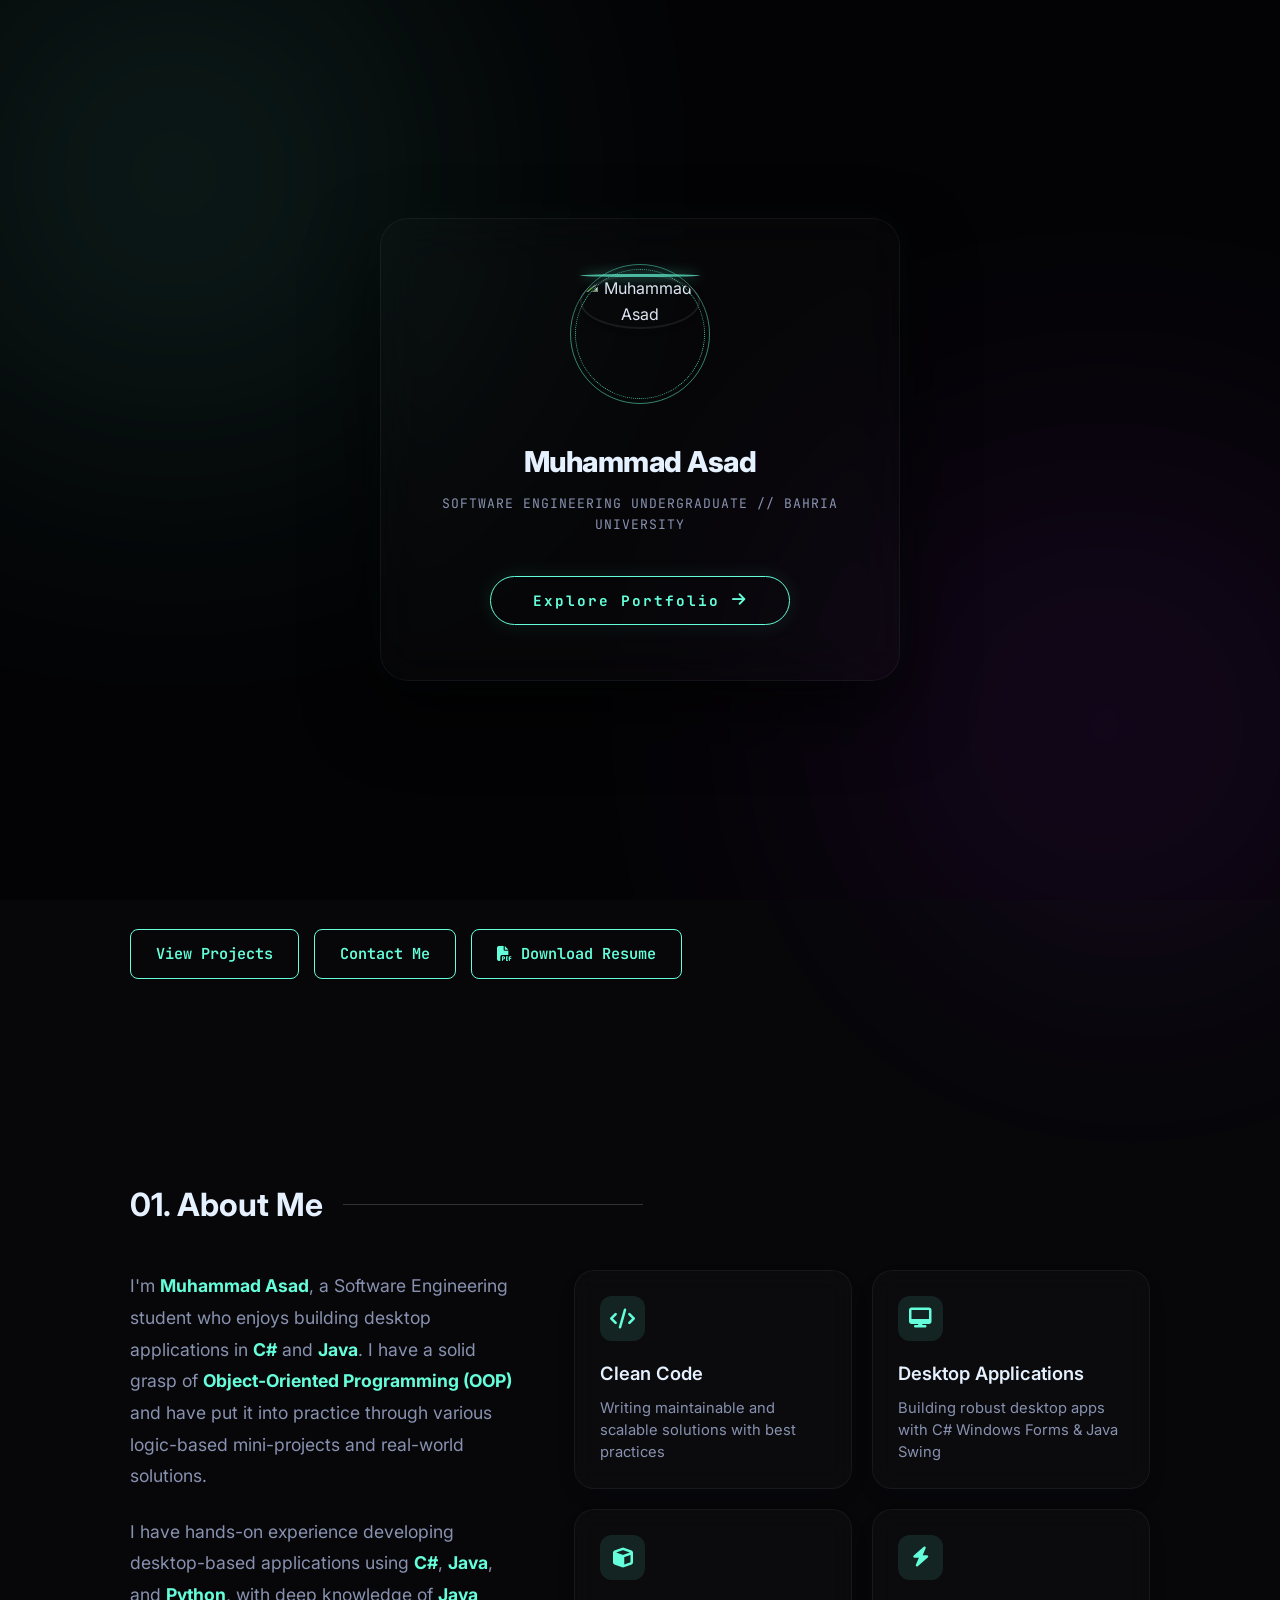
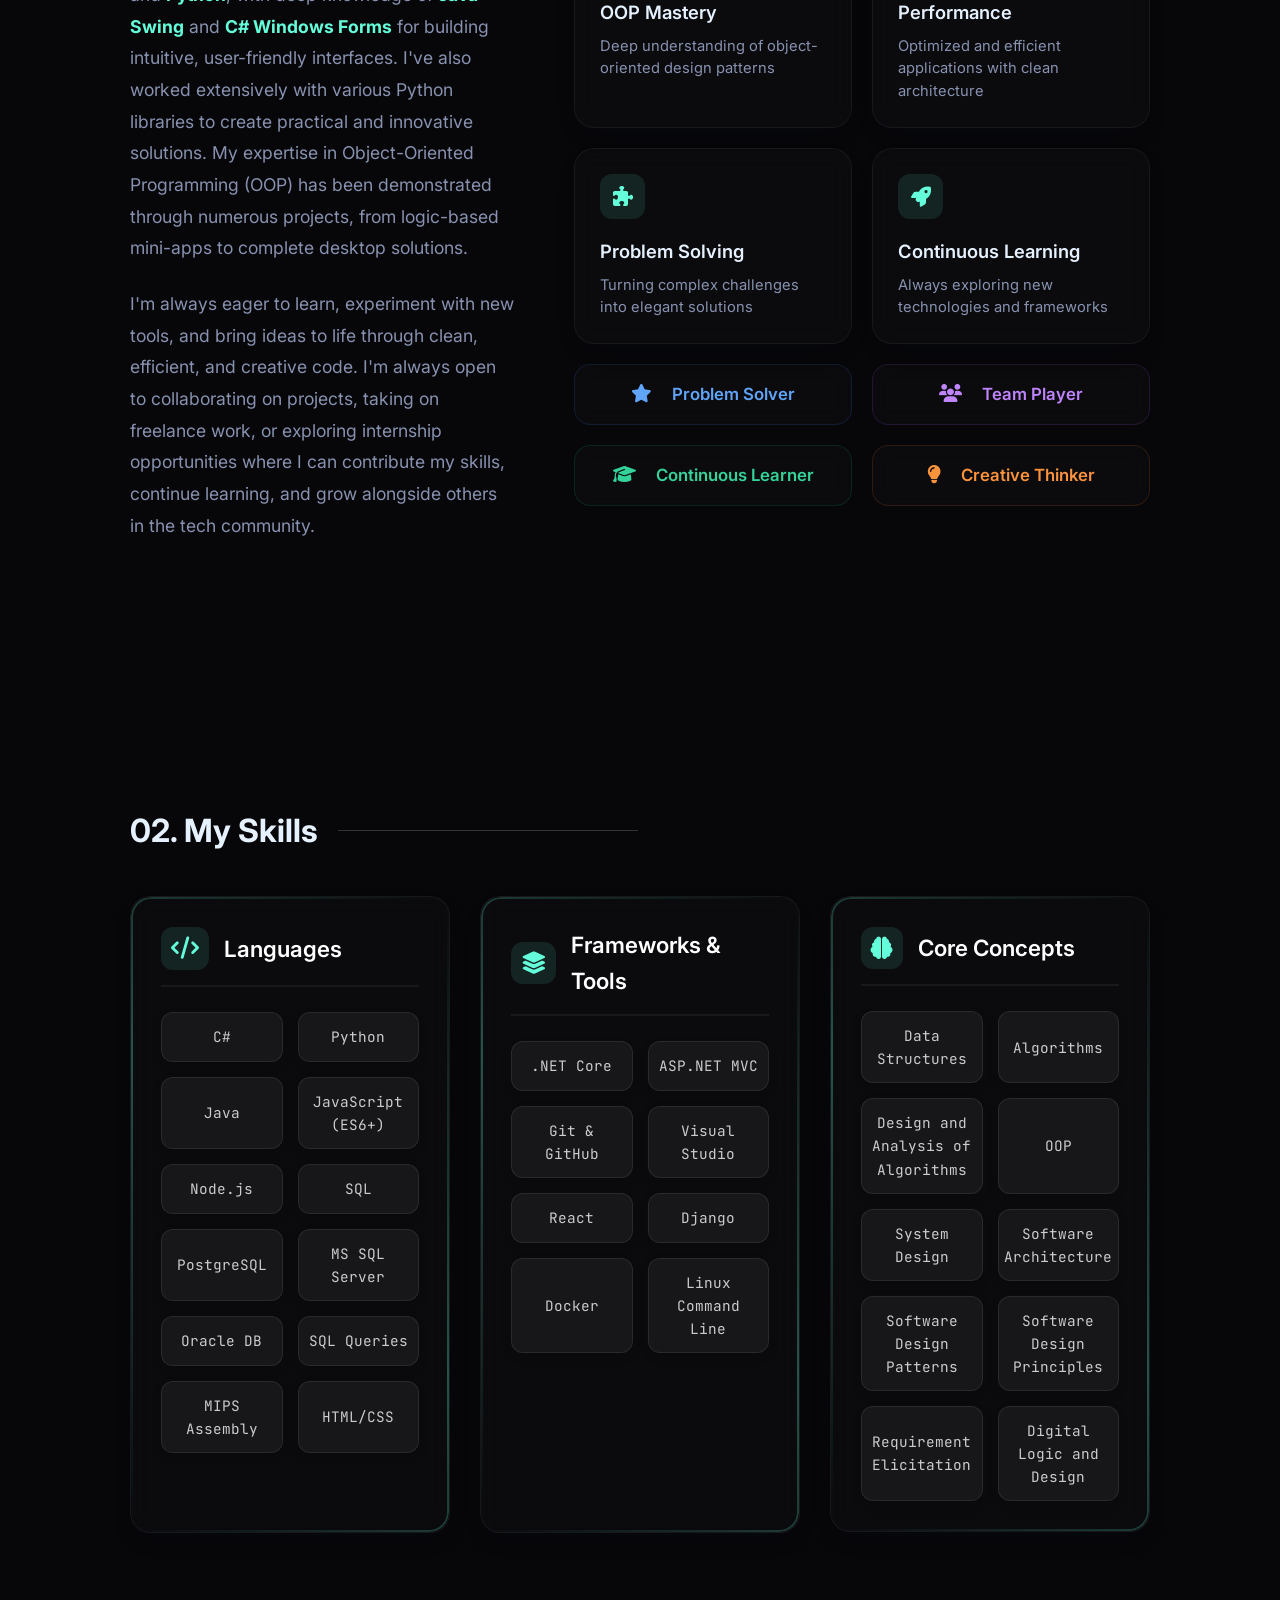
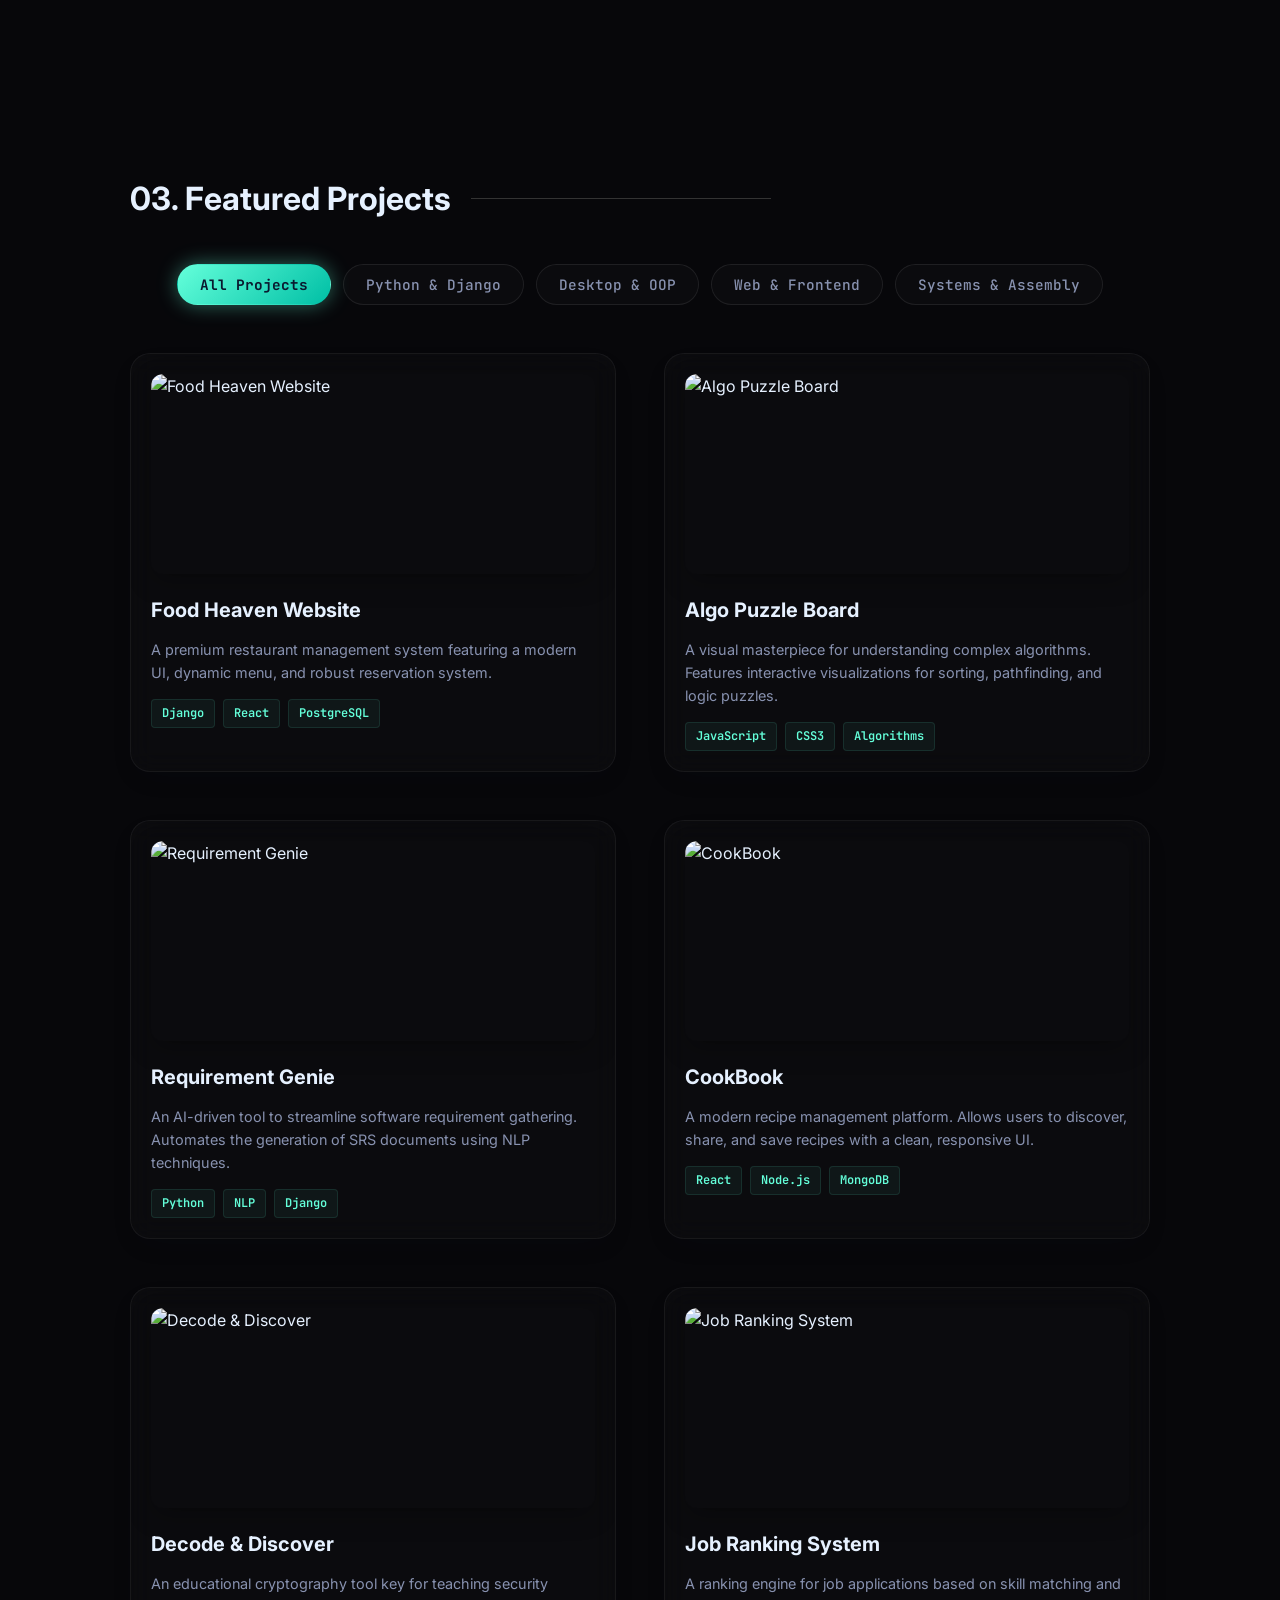
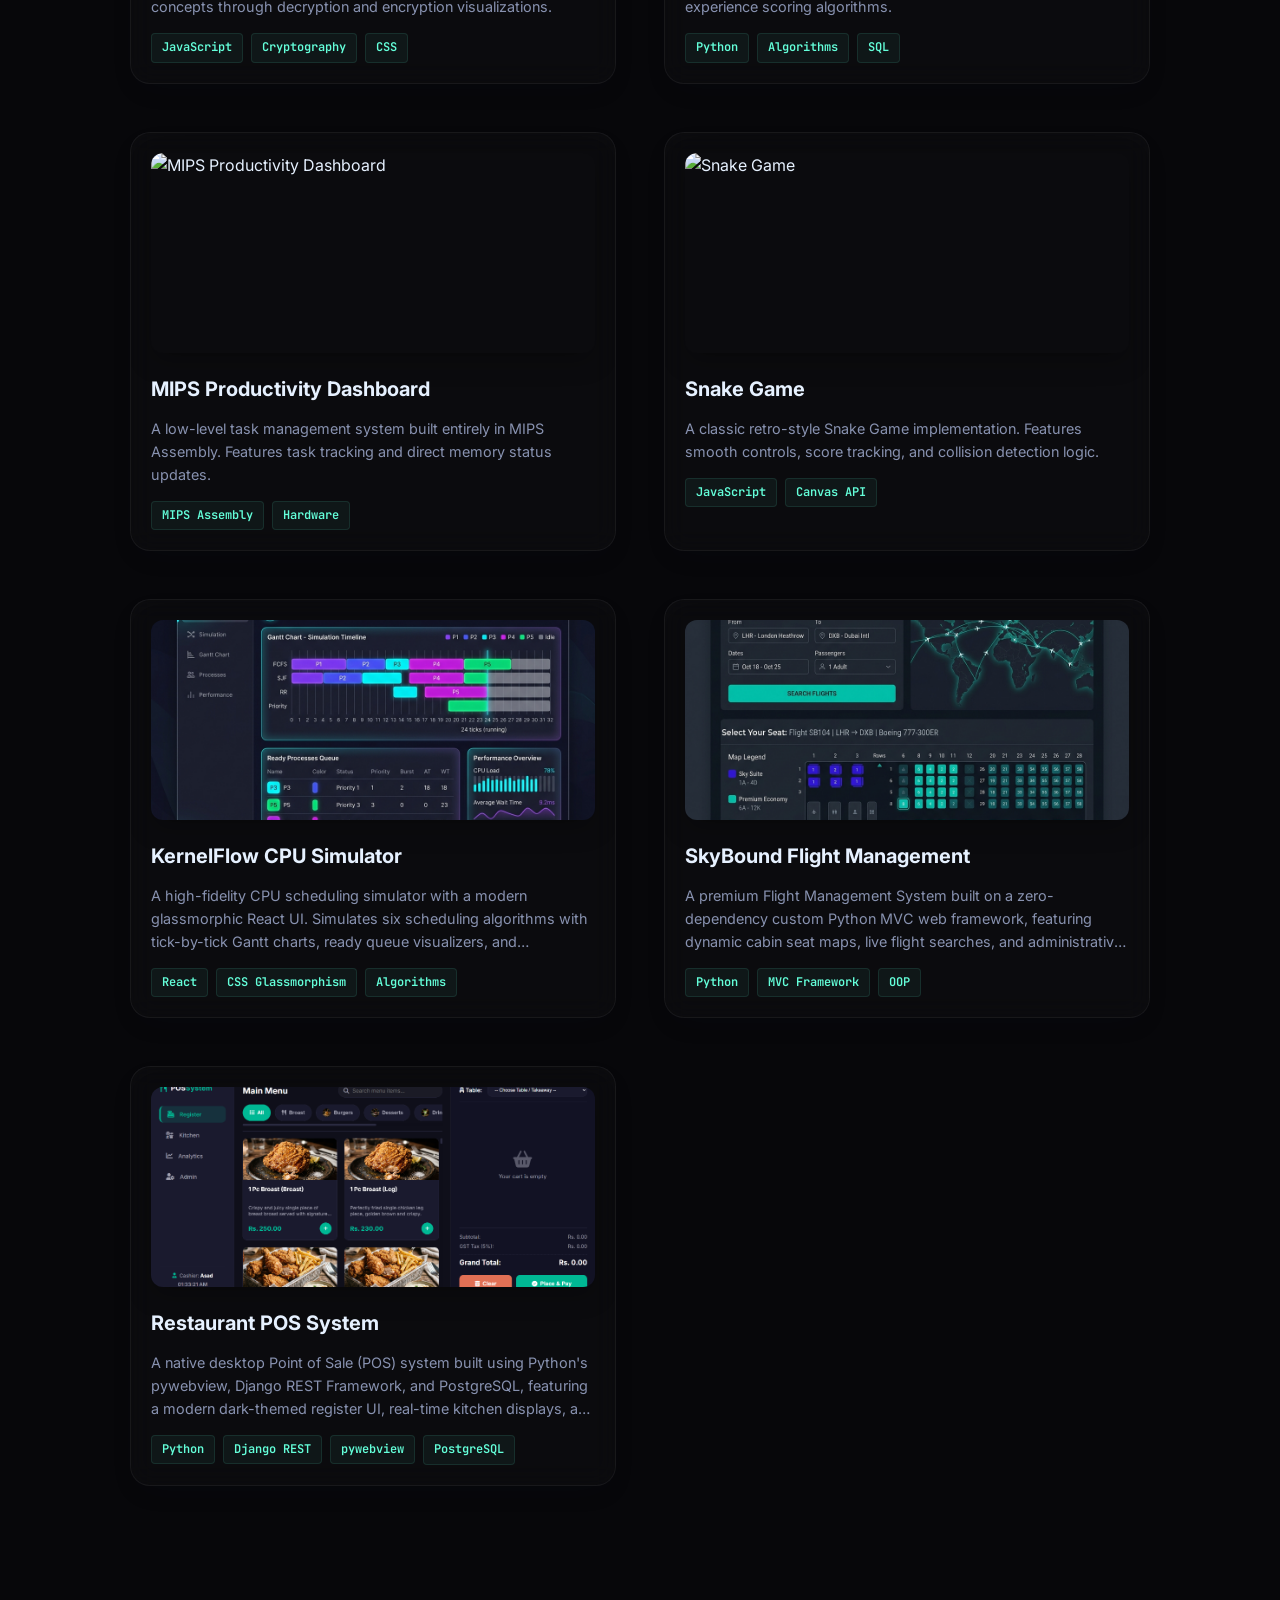
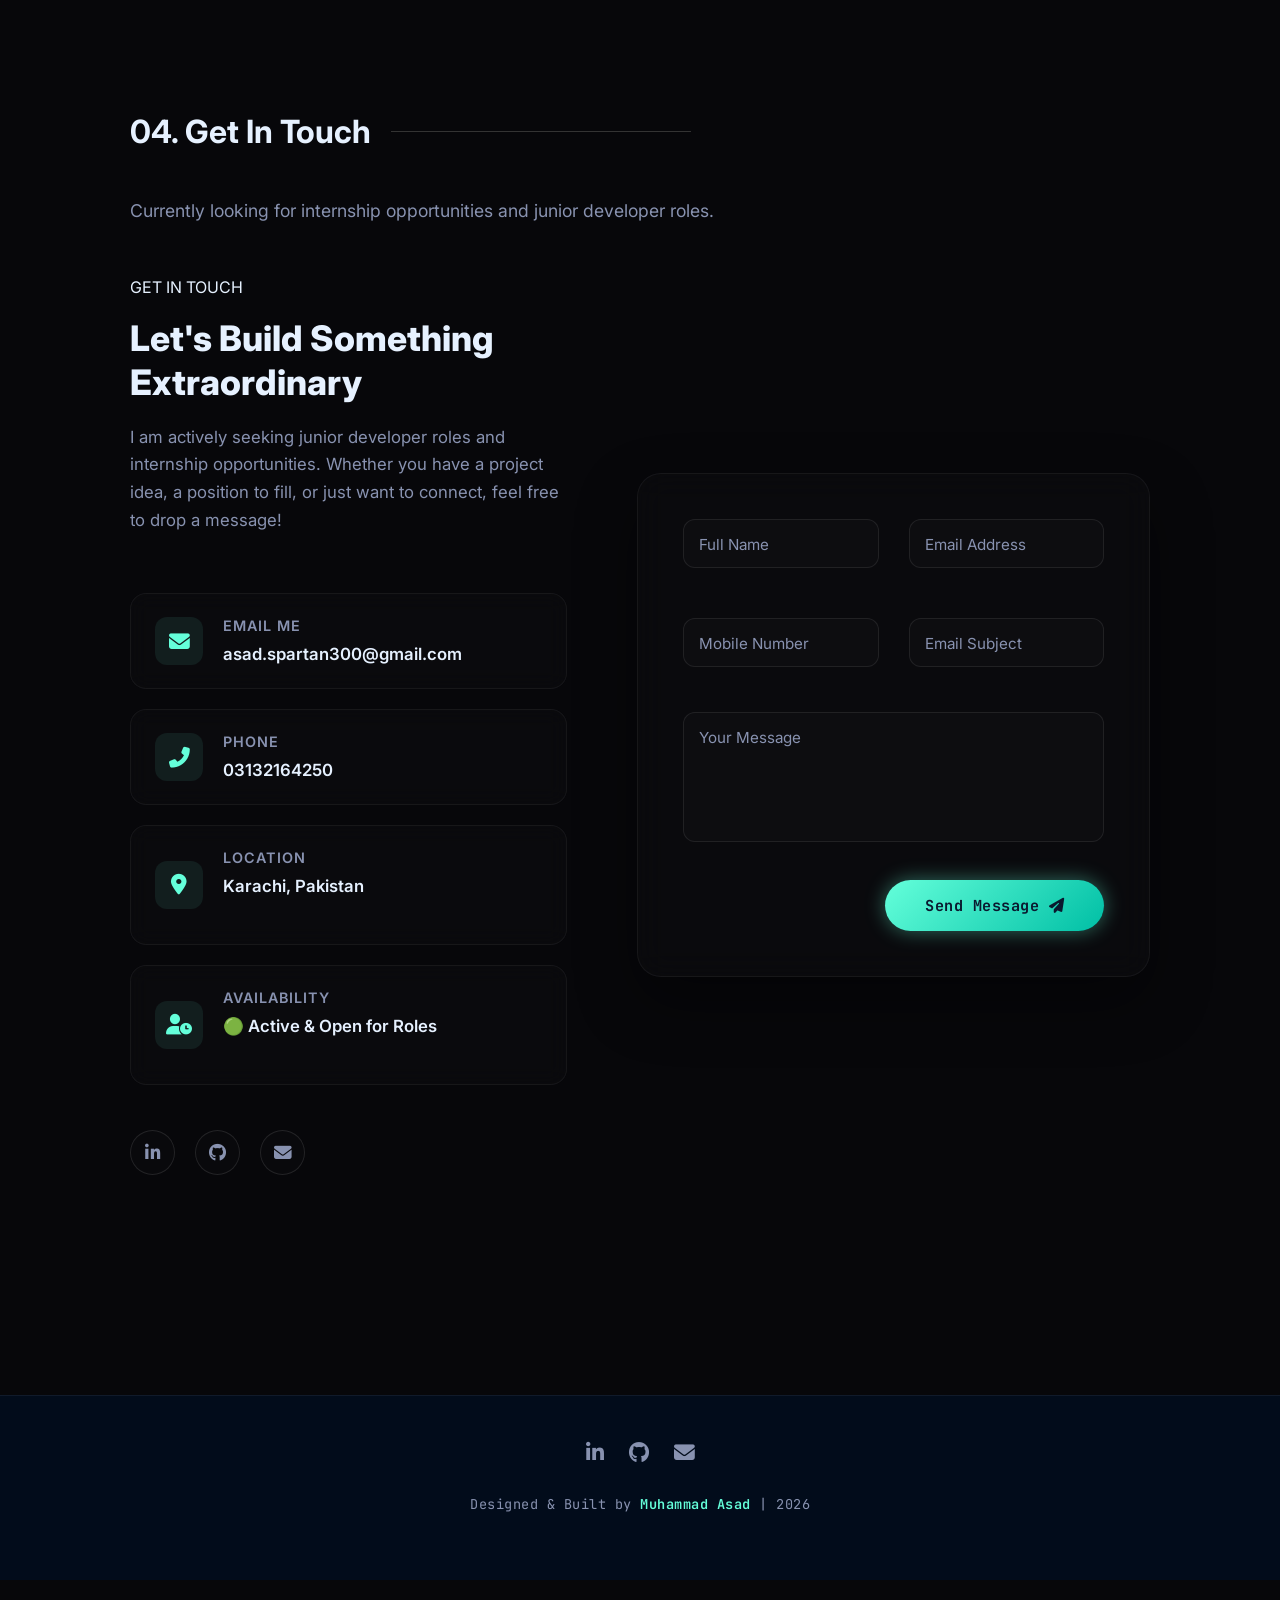
==== index.html @ b2f323ef "Enhance UI/UX and make fully mobile responsive" ====
<!DOCTYPE html>
<html lang="en">

<head>
    <meta charset="UTF-8">
    <meta name="viewport" content="width=device-width, initial-scale=1.0">
    <title>Muhammad Asad | Software Engineer</title>
    <meta name="description"
        content="Portfolio of a Logic-Driven Software Developer & CS Student specializing in C#, Python, and Java.">
    <link rel="preconnect" href="https://fonts.googleapis.com">
    <link rel="preconnect" href="https://fonts.gstatic.com" crossorigin>
    <link
        href="https://fonts.googleapis.com/css2?family=Inter:wght@300;400;600;700;800&family=JetBrains+Mono:wght@400;700&display=swap"
        rel="stylesheet">
    <link rel="stylesheet" href="style.css?v=8">
    <link rel="stylesheet" href="feature-cards.css?v=8">
    <link rel="stylesheet" href="https://cdnjs.cloudflare.com/ajax/libs/font-awesome/6.4.0/css/all.min.css">
    <style>
        .skill-badges {
            display: grid !important;
            grid-template-columns: 1fr 1fr !important;
            gap: 20px !important;
            width: 100% !important;
            margin-top: 30px !important;
        }

        .skill-badge {
            display: flex !important;
            width: 100% !important;
            box-sizing: border-box !important;
            border-radius: 12px !important;
            justify-content: center !important;
            padding: 14px 28px !important;
            /* Reverted Size */
            font-size: 1.05rem !important;
            white-space: nowrap !important;
            /* No Wrapping */
        }

        @media (max-width: 600px) {
            .skill-badges {
                grid-template-columns: 1fr !important;
            }
        }
    </style>
</head>

<body>
    <!-- Welcome Preloader Overlay -->
    <div id="welcome-screen" class="welcome-screen">
        <div class="welcome-bg-glow glow-1"></div>
        <div class="welcome-bg-glow glow-2"></div>
        
        <div class="welcome-console">
            <!-- Concentric scanner rings around Avatar -->
            <div class="welcome-avatar-wrapper">
                <div class="scanner-ring scanner-outer"></div>
                <div class="scanner-ring scanner-inner"></div>
                <div class="welcome-scanline"></div>
                <img src="profile.jpg" alt="Muhammad Asad" class="welcome-avatar">
            </div>

            <h1 class="welcome-title">Muhammad Asad</h1>
            <p class="welcome-subtitle">Software Engineering Undergraduate // Bahria University</p>

            <div class="welcome-interactive-zone">
                <!-- Digital Counter -->
                <div class="welcome-counter">00%</div>
                
                <!-- Progress Loader -->
                <div class="welcome-loader-container">
                    <div class="welcome-loader-bar"></div>
                </div>
                
                <!-- Tactile Enter Button -->
                <button id="enter-portfolio-btn" class="welcome-enter-btn magnetic-target">
                    <span>Explore Portfolio</span>
                    <i class="fas fa-arrow-right"></i>
                </button>
            </div>
        </div>
    </div>

    <div id="scroll-progress" class="scroll-progress"></div>
    <div class="bg-spotlight"></div>
    <div class="aura-glow aura-1"></div>
    <div class="aura-glow aura-2"></div>
    <div class="aura-glow aura-3"></div>
    <div class="custom-cursor"></div>
    
    <nav class="navbar">
        <div class="logo">Muhammad Asad<span class="accent"></span></div>
        <ul class="nav-links">
            <li><a href="#hero">Home</a></li>
            <li><a href="#about">About</a></li>
            <li><a href="#skills">Skills</a></li>
            <li><a href="#projects">Projects</a></li>
            <li><a href="#contact" class="btn-nav magnetic-target">Contact</a></li>
        </ul>
        <div class="theme-switcher">
            <button class="theme-btn" aria-label="Theme settings"><i class="fas fa-palette"></i></button>
            <div class="theme-palette">
                <span class="color-dot active" data-color="teal" style="background-color: #64ffda;" title="Teal"></span>
                <span class="color-dot" data-color="purple" style="background-color: #bd34fe;" title="Purple"></span>
                <span class="color-dot" data-color="blue" style="background-color: #00a8ff;" title="Blue"></span>
                <span class="color-dot" data-color="green" style="background-color: #10b981;" title="Green"></span>
                <span class="color-dot" data-color="orange" style="background-color: #f97316;" title="Orange"></span>
            </div>
        </div>
        <div class="hamburger">
            <span></span>
            <span></span>
            <span></span>
        </div>
    </nav>

    <header id="hero" class="hero-section">
        <div class="hero-container">
            <div class="hero-content fade-in-up">

                <h1 class="glitch-text" data-text="Muhammad Asad">Muhammad Asad</h1>
                <h2 class="subtitle">I specialize in <span class="typed-text"></span><span class="typed-cursor">|</span></h2>
                <p class="hero-statement">
                    Software Engineering undergraduate at <strong>Bahria University Karachi</strong> (2028).
                    I focus on building strong software foundations through hands-on development in
                    <strong>Python</strong>, <strong>Java</strong>, and <strong>C#</strong>. I work with modern web and application frameworks like
                    <strong>Django</strong>, <strong>React</strong>, and <strong>.NET Core</strong>, and design secure relational database backends with
                    <strong>PostgreSQL</strong>, <strong>Microsoft SQL Server</strong>, and <strong>Oracle DB</strong>.
                    I enjoy turning ideas into clean, functional, and reliable applications while continuously
                    strengthening my problem-solving and logical thinking skills.
                    With a growing interest in scalable architectures and modern software development practices, I aim to create efficient,
                    maintainable solutions and am always eager to learn, improve, and take on new technical challenges.
                    <span class="hero-footer-text">Feel free to explore my portfolio and get in touch if you'd like to
                        collaborate or learn more about my work!</span>
                </p>
                <div class="social-hero-icons">
                    <a href="https://www.linkedin.com/in/muhammadasad-arshad/" target="_blank" rel="noopener noreferrer"
                        class="social-icon-btn linkedin magnetic-target"><i class="fab fa-linkedin-in"></i></a>
                    <a href="https://github.com/asad594" target="_blank" rel="noopener noreferrer"
                        class="social-icon-btn github magnetic-target"><i class="fab fa-github"></i></a>
                    <a href="mailto:asad.spartan300@gmail.com" class="social-icon-btn email magnetic-target"><i
                            class="fas fa-envelope"></i></a>
                </div>
                <div class="cta-group">
                    <a href="#projects" class="btn btn-outline magnetic-target">View Projects</a>
                    <a href="#contact" class="btn btn-outline magnetic-target">Contact Me</a>
                    <a href="muhammad_Asad_Resume.pdf" download="muhammad_Asad_Resume.pdf" class="btn btn-outline magnetic-target"><i
                            class="fas fa-file-pdf"></i> Download Resume</a>
                </div>
            </div>

            <div class="hero-image-wrapper">
                <div class="hero-image-container">
                    <img src="profile.jpg" alt="Muhammad Asad - Software Engineer" class="hero-profile-image">
                </div>
            </div>
        </div>
        <div class="hero-background-glow"></div>
    </header>

    <section id="about" class="section">
        <div class="container">
            <h2 class="section-title">01. About Me</h2>
            <div class="about-content fade-in-on-scroll">
                <div class="about-text">
                    <p>I'm <strong>Muhammad Asad</strong>, a Software Engineering student who enjoys building desktop
                        applications in <strong>C#</strong> and <strong>Java</strong>. I have a solid grasp of
                        <strong>Object-Oriented Programming (OOP)</strong> and have put it into practice through various
                        logic-based mini-projects and real-world solutions.
                    </p>

                    <p>I have hands-on experience developing desktop-based applications using <strong>C#</strong>,
                        <strong>Java</strong>, and <strong>Python</strong>, with deep knowledge of <strong>Java
                            Swing</strong> and <strong>C# Windows Forms</strong> for building intuitive, user-friendly
                        interfaces. I've also worked extensively with various Python libraries to create practical and
                        innovative solutions. My expertise in Object-Oriented Programming (OOP) has been demonstrated
                        through numerous projects, from logic-based mini-apps to complete desktop solutions.
                    </p>

                    <p>I'm always eager to learn, experiment with new tools, and bring ideas to life through clean,
                        efficient, and creative code. I'm always open to collaborating on projects, taking on freelance
                        work, or exploring internship opportunities where I can contribute my skills, continue learning,
                        and grow alongside others in the tech community.</p>


                </div>

                <div class="about-visuals">
                    <div class="about-features">
                        <div class="feature-card">
                            <div class="feature-icon">
                                <i class="fas fa-code"></i>
                            </div>
                            <h3>Clean Code</h3>
                            <p>Writing maintainable and scalable solutions with best practices</p>
                        </div>

                        <div class="feature-card card-purple">
                            <div class="feature-icon icon-purple">
                                <i class="fas fa-desktop"></i>
                            </div>
                            <h3>Desktop Applications</h3>
                            <p>Building robust desktop apps with C# Windows Forms & Java Swing</p>
                        </div>

                        <div class="feature-card card-green">
                            <div class="feature-icon icon-green">
                                <i class="fas fa-cube"></i>
                            </div>
                            <h3>OOP Mastery</h3>
                            <p>Deep understanding of object-oriented design patterns</p>
                        </div>

                        <div class="feature-card card-yellow">
                            <div class="feature-icon icon-yellow">
                                <i class="fas fa-bolt"></i>
                            </div>
                            <h3>Performance</h3>
                            <p>Optimized and efficient applications with clean architecture</p>
                        </div>

                        <div class="feature-card card-red">
                            <div class="feature-icon icon-red">
                                <i class="fas fa-puzzle-piece"></i>
                            </div>
                            <h3>Problem Solving</h3>
                            <p>Turning complex challenges into elegant solutions</p>
                        </div>

                        <div class="feature-card card-blue">
                            <div class="feature-icon icon-blue">
                                <i class="fas fa-rocket"></i>
                            </div>
                            <h3>Continuous Learning</h3>
                            <p>Always exploring new technologies and frameworks</p>
                        </div>

                        <div class="skill-badge badge-blue magnetic-target">
                            <i class="fas fa-star"></i>
                            <span>Problem Solver</span>
                        </div>

                        <div class="skill-badge badge-purple magnetic-target">
                            <i class="fas fa-users"></i>
                            <span>Team Player</span>
                        </div>

                        <div class="skill-badge badge-green magnetic-target">
                            <i class="fas fa-graduation-cap"></i>
                            <span>Continuous Learner</span>
                        </div>

                        <div class="skill-badge badge-orange magnetic-target">
                            <i class="fas fa-lightbulb"></i>
                            <span>Creative Thinker</span>
                        </div>
                    </div>
                </div>
            </div>
        </div>
    </section>

    <section id="skills" class="section">
        <div class="container">
            <h2 class="section-title">02. My Skills</h2>
            <div class="skills-grid fade-in-on-scroll">
                <div class="skill-category">
                    <h3><i class="fas fa-code"></i> Languages</h3>
                    <div class="skill-list">
                        <div class="skill-item">C#</div>
                        <div class="skill-item">Python</div>
                        <div class="skill-item">Java</div>
                        <div class="skill-item">JavaScript (ES6+)</div>
                        <div class="skill-item">Node.js</div>
                        <div class="skill-item">SQL</div>
                        <div class="skill-item">PostgreSQL</div>
                        <div class="skill-item">MS SQL Server</div>
                        <div class="skill-item">Oracle DB</div>
                        <div class="skill-item">SQL Queries</div>
                        <div class="skill-item">MIPS Assembly</div>
                        <div class="skill-item">HTML/CSS</div>
                    </div>
                </div>
                <div class="skill-category">
                    <h3><i class="fas fa-layer-group"></i> Frameworks & Tools</h3>
                    <div class="skill-list">
                        <div class="skill-item">.NET Core</div>
                        <div class="skill-item">ASP.NET MVC</div>
                        <div class="skill-item">Git & GitHub</div>
                        <div class="skill-item">Visual Studio</div>
                        <div class="skill-item">React</div>
                        <div class="skill-item">Django</div>
                        <div class="skill-item">Docker</div>
                        <div class="skill-item">Linux Command Line</div>
                    </div>
                </div>
                <div class="skill-category">
                    <h3><i class="fas fa-brain"></i> Core Concepts</h3>
                    <div class="skill-list">
                        <div class="skill-item">Data Structures</div>
                        <div class="skill-item">Algorithms</div>
                        <div class="skill-item">Design and Analysis of Algorithms</div>
                        <div class="skill-item">OOP</div>
                        <div class="skill-item">System Design</div>
                        <div class="skill-item">Software Architecture</div>
                        <div class="skill-item">Software Design Patterns</div>
                        <div class="skill-item">Software Design Principles</div>
                        <div class="skill-item">Requirement Elicitation</div>
                        <div class="skill-item">Digital Logic and Design</div>
                    </div>
                </div>
            </div>
        </div>
    </section>

    <section id="projects" class="section">
        <div class="container">
            <h2 class="section-title">03. Featured Projects</h2>
            
            <!-- Category Filters -->
            <div class="filter-buttons">
                <button class="filter-btn active magnetic-target" data-filter="all">All Projects</button>
                <button class="filter-btn magnetic-target" data-filter="python">Python & Django</button>
                <button class="filter-btn magnetic-target" data-filter="desktop">Desktop & OOP</button>
                <button class="filter-btn magnetic-target" data-filter="web">Web & Frontend</button>
                <button class="filter-btn magnetic-target" data-filter="systems">Systems & Assembly</button>
            </div>

            <div class="portfolio-container">
                <!-- Project 0: Food Heaven -->
                <div class="portfolio-box" data-category="web python">
                    <div class="portfolio-img-box">
                        <img src="images/food-heaven.png" alt="Food Heaven Website">
                        <div class="portfolio-layer">
                            <a href="https://github.com/asad594/Food-Heaven" target="_blank"><i
                                    class="fas fa-external-link-alt"></i></a>
                        </div>
                    </div>
                    <div class="portfolio-info">
                        <h4>Food Heaven Website</h4>
                        <p>A premium restaurant management system featuring a modern UI, dynamic menu, and robust
                            reservation system.</p>
                        <div class="project-tags">
                            <span class="project-tag">Django</span>
                            <span class="project-tag">React</span>
                            <span class="project-tag">PostgreSQL</span>
                        </div>
                    </div>
                </div>

                <!-- Project 1: Algo Puzzle Board -->
                <div class="portfolio-box" data-category="web">
                    <div class="portfolio-img-box">
                        <img src="images/algo-puzzle.png" alt="Algo Puzzle Board">
                        <div class="portfolio-layer">
                            <a href="https://github.com/asad594/Algo-Puzzle-Board" target="_blank"><i
                                    class="fas fa-external-link-alt"></i></a>
                        </div>
                    </div>
                    <div class="portfolio-info">
                        <h4>Algo Puzzle Board</h4>
                        <p>A visual masterpiece for understanding complex algorithms. Features interactive
                            visualizations for sorting, pathfinding, and logic puzzles.</p>
                        <div class="project-tags">
                            <span class="project-tag">JavaScript</span>
                            <span class="project-tag">CSS3</span>
                            <span class="project-tag">Algorithms</span>
                        </div>
                    </div>
                </div>

                <!-- Project 2: Requirement Genie -->
                <div class="portfolio-box" data-category="python">
                    <div class="portfolio-img-box">
                        <img src="images/req-genie.png" alt="Requirement Genie">
                        <div class="portfolio-layer">
                            <a href="https://github.com/asad594/Requirement-Genie" target="_blank"><i
                                    class="fas fa-external-link-alt"></i></a>
                        </div>
                    </div>
                    <div class="portfolio-info">
                        <h4>Requirement Genie</h4>
                        <p>An AI-driven tool to streamline software requirement gathering. Automates the generation of
                            SRS documents using NLP techniques.</p>
                        <div class="project-tags">
                            <span class="project-tag">Python</span>
                            <span class="project-tag">NLP</span>
                            <span class="project-tag">Django</span>
                        </div>
                    </div>
                </div>

                <!-- Project 3: CookBook -->
                <div class="portfolio-box" data-category="web">
                    <div class="portfolio-img-box">
                        <img src="images/cookbook.png" alt="CookBook">
                        <div class="portfolio-layer">
                            <a href="https://github.com/asad594/CookBook-Website-Project" target="_blank"><i
                                    class="fas fa-external-link-alt"></i></a>
                        </div>
                    </div>
                    <div class="portfolio-info">
                        <h4>CookBook</h4>
                        <p>A modern recipe management platform. Allows users to discover, share, and save recipes with a
                            clean, responsive UI.</p>
                        <div class="project-tags">
                            <span class="project-tag">React</span>
                            <span class="project-tag">Node.js</span>
                            <span class="project-tag">MongoDB</span>
                        </div>
                    </div>
                </div>

                <!-- Project 4: Decode & Discover -->
                <div class="portfolio-box" data-category="web">
                    <div class="portfolio-img-box">
                        <img src="images/decode-discover.png" alt="Decode & Discover">
                        <div class="portfolio-layer">
                            <a href="https://github.com/asad594/Decode-And-Discover" target="_blank"><i
                                    class="fas fa-external-link-alt"></i></a>
                        </div>
                    </div>
                    <div class="portfolio-info">
                        <h4>Decode & Discover</h4>
                        <p>An educational cryptography tool key for teaching security concepts through decryption and
                            encryption visualizations.</p>
                        <div class="project-tags">
                            <span class="project-tag">JavaScript</span>
                            <span class="project-tag">Cryptography</span>
                            <span class="project-tag">CSS</span>
                        </div>
                    </div>
                </div>

                <!-- Project 5: Job Ranking System -->
                <div class="portfolio-box" data-category="python">
                    <div class="portfolio-img-box">
                        <img src="images/job-ranking.png" alt="Job Ranking System">
                        <div class="portfolio-layer">
                            <a href="https://github.com/asad594/Job-Ranking-System" target="_blank"><i
                                    class="fas fa-external-link-alt"></i></a>
                        </div>
                    </div>
                    <div class="portfolio-info">
                        <h4>Job Ranking System</h4>
                        <p>A ranking engine for job applications based on skill matching and experience scoring
                            algorithms.</p>
                        <div class="project-tags">
                            <span class="project-tag">Python</span>
                            <span class="project-tag">Algorithms</span>
                            <span class="project-tag">SQL</span>
                        </div>
                    </div>
                </div>

                <!-- Project 6: MIPS Productivity Dashboard -->
                <div class="portfolio-box" data-category="systems">
                    <div class="portfolio-img-box">
                        <img src="images/mips-dashboard.png" alt="MIPS Productivity Dashboard">
                        <div class="portfolio-layer">
                            <a href="https://github.com/asad594/Productivity-Dashboard-MIPS-assembly-Language"
                                target="_blank"><i class="fas fa-external-link-alt"></i></a>
                        </div>
                    </div>
                    <div class="portfolio-info">
                        <h4>MIPS Productivity Dashboard</h4>
                        <p>A low-level task management system built entirely in MIPS Assembly. Features task tracking
                            and direct memory status updates.</p>
                        <div class="project-tags">
                            <span class="project-tag">MIPS Assembly</span>
                            <span class="project-tag">Hardware</span>
                        </div>
                    </div>
                </div>

                <!-- Project 7: Snake Game -->
                <div class="portfolio-box" data-category="web">
                    <div class="portfolio-img-box">
                        <img src="images/snake-game.png" alt="Snake Game">
                        <div class="portfolio-layer">
                            <a href="https://github.com/asad594/Snake-Game-" target="_blank"><i
                                    class="fas fa-external-link-alt"></i></a>
                        </div>
                    </div>
                    <div class="portfolio-info">
                        <h4>Snake Game</h4>
                        <p>A classic retro-style Snake Game implementation. Features smooth controls, score tracking,
                            and collision detection logic.</p>
                        <div class="project-tags">
                            <span class="project-tag">JavaScript</span>
                            <span class="project-tag">Canvas API</span>
                        </div>
                    </div>
                </div>

                <!-- Project 8: KernelFlow CPU Simulator -->
                <div class="portfolio-box" data-category="web systems">
                    <div class="portfolio-img-box">
                        <img src="images/kernel-flow.png" alt="KernelFlow CPU Simulator">
                        <div class="portfolio-layer">
                            <a href="https://github.com/asad594/Kernel-FLow" target="_blank"><i
                                    class="fas fa-external-link-alt"></i></a>
                        </div>
                    </div>
                    <div class="portfolio-info">
                        <h4>KernelFlow CPU Simulator</h4>
                        <p>A high-fidelity CPU scheduling simulator with a modern glassmorphic React UI. Simulates six scheduling algorithms with tick-by-tick Gantt charts, ready queue visualizers, and performance analytics.</p>
                        <div class="project-tags">
                            <span class="project-tag">React</span>
                            <span class="project-tag">CSS Glassmorphism</span>
                            <span class="project-tag">Algorithms</span>
                        </div>
                    </div>
                </div>

                <!-- Project 9: SkyBound Flight Management -->
                <div class="portfolio-box" data-category="python web">
                    <div class="portfolio-img-box">
                        <img src="images/flight-system.png" alt="SkyBound Flight Management">
                        <div class="portfolio-layer">
                            <a href="https://github.com/asad594/Flight-Management-System" target="_blank"><i
                                    class="fas fa-external-link-alt"></i></a>
                        </div>
                    </div>
                    <div class="portfolio-info">
                        <h4>SkyBound Flight Management</h4>
                        <p>A premium Flight Management System built on a zero-dependency custom Python MVC web framework, featuring dynamic cabin seat maps, live flight searches, and administrative fleet ledgers.</p>
                        <div class="project-tags">
                            <span class="project-tag">Python</span>
                            <span class="project-tag">MVC Framework</span>
                            <span class="project-tag">OOP</span>
                        </div>
                    </div>
                </div>

                <!-- Project 10: Restaurant POS System -->
                <div class="portfolio-box" data-category="python desktop">
                    <div class="portfolio-img-box">
                        <img src="images/restaurant-pos.png" alt="Restaurant POS System">
                        <div class="portfolio-layer">
                            <a href="https://github.com/asad594/Restaurant-POS-system" target="_blank"><i
                                    class="fas fa-external-link-alt"></i></a>
                        </div>
                    </div>
                    <div class="portfolio-info">
                        <h4>Restaurant POS System</h4>
                        <p>A native desktop Point of Sale (POS) system built using Python's pywebview, Django REST Framework, and PostgreSQL, featuring a modern dark-themed register UI, real-time kitchen displays, and sales analytics.</p>
                        <div class="project-tags">
                            <span class="project-tag">Python</span>
                            <span class="project-tag">Django REST</span>
                            <span class="project-tag">pywebview</span>
                            <span class="project-tag">PostgreSQL</span>
                        </div>
                    </div>
                </div>
            </div>
        </div>
    </section>



    <section id="contact" class="section contact-section">
        <div class="container">
            <h2 class="section-title">04. Get In Touch</h2>
            <p class="contact-subtitle">Currently looking for internship opportunities and junior developer roles.</p>

            <div class="contact-layout fade-in-on-scroll">
                <!-- Column 1: Info panel -->
                <div class="contact-info-panel">
                    <div class="contact-tagline">
                        <span class="tech-badge">GET IN TOUCH</span>
                        <h3>Let's Build Something Extraordinary</h3>
                        <p>I am actively seeking junior developer roles and internship opportunities. Whether you have a project idea, a position to fill, or just want to connect, feel free to drop a message!</p>
                    </div>

                    <div class="contact-info-cards">
                        <div class="info-card magnetic-target">
                            <div class="info-card-icon"><i class="fas fa-envelope"></i></div>
                            <div class="info-card-content">
                                <h4>Email Me</h4>
                                <a href="mailto:asad.spartan300@gmail.com">asad.spartan300@gmail.com</a>
                            </div>
                        </div>

                        <div class="info-card magnetic-target">
                            <div class="info-card-icon"><i class="fas fa-phone-alt"></i></div>
                            <div class="info-card-content">
                                <h4>Phone</h4>
                                <a href="tel:03132164250">03132164250</a>
                            </div>
                        </div>

                        <div class="info-card magnetic-target">
                            <div class="info-card-icon"><i class="fas fa-map-marker-alt"></i></div>
                            <div class="info-card-content">
                                <h4>Location</h4>
                                <p>Karachi, Pakistan</p>
                            </div>
                        </div>

                        <div class="info-card magnetic-target">
                            <div class="info-card-icon"><i class="fas fa-user-clock"></i></div>
                            <div class="info-card-content">
                                <h4>Availability</h4>
                                <p class="availability-status">🟢 Active & Open for Roles</p>
                            </div>
                        </div>
                    </div>

                    <div class="contact-social-row">
                        <a href="https://www.linkedin.com/in/muhammadasad-arshad/" target="_blank" aria-label="LinkedIn" class="magnetic-target"><i class="fab fa-linkedin-in"></i></a>
                        <a href="https://github.com/asad594" target="_blank" aria-label="GitHub" class="magnetic-target"><i class="fab fa-github"></i></a>
                        <a href="mailto:asad.spartan300@gmail.com" aria-label="Email" class="magnetic-target"><i class="fas fa-envelope"></i></a>
                    </div>
                </div>

                <!-- Column 2: Form panel -->
                <div class="contact-form-panel">
                    <form class="contact-form" action="https://api.web3forms.com/submit" method="POST">
                        <input type="hidden" name="access_key" value="e0c8f085-3d80-4c2c-9833-82440efc3d32">
                        <input type="hidden" name="from_name" value="Portfolio Contact">

                        <div class="contact-grid">
                            <div class="form-group">
                                <input type="text" name="name" required placeholder=" ">
                                <label>Full Name</label>
                                <span class="focus-border"></span>
                            </div>
                            <div class="form-group">
                                <input type="email" name="email" required placeholder=" ">
                                <label>Email Address</label>
                                <span class="focus-border"></span>
                            </div>
                            <div class="form-group">
                                <input type="tel" name="phone" placeholder=" ">
                                <label>Mobile Number</label>
                                <span class="focus-border"></span>
                            </div>
                            <div class="form-group">
                                <input type="text" name="subject" required placeholder=" ">
                                <label>Email Subject</label>
                                <span class="focus-border"></span>
                            </div>
                        </div>

                        <div class="form-group msg-group">
                            <textarea name="message" rows="4" required placeholder=" "></textarea>
                            <label>Your Message</label>
                            <span class="focus-border"></span>
                        </div>

                        <div class="form-btn-wrapper">
                            <button type="submit" class="btn btn-primary magnetic-target">
                                <span>Send Message</span>
                                <i class="fas fa-paper-plane"></i>
                            </button>
                        </div>
                    </form>
                </div>
            </div>
        </div>
    </section>

    <footer class="footer">
        <div class="footer-content">
            <div class="footer-socials">
                <a href="https://www.linkedin.com/in/muhammadasad-arshad/" target="_blank" class="magnetic-target"><i
                        class="fab fa-linkedin-in"></i></a>
                <a href="https://github.com/asad594" target="_blank" class="magnetic-target"><i class="fab fa-github"></i></a>
                <a href="mailto:asad.spartan300@gmail.com" class="magnetic-target"><i class="fas fa-envelope"></i></a>
            </div>
            <p class="copyright">Designed & Built by <span class="highlight">Muhammad Asad</span> | 2026</p>
        </div>
    </footer>

    <!-- Skill Detail Modal -->
    <div class="skill-modal-overlay" id="skillModal">
        <div class="skill-modal-content">
            <button class="skill-modal-close" id="closeModalBtn"><i class="fas fa-times"></i></button>
            <div class="skill-modal-icon" id="modalIcon"><i class="fas fa-code"></i></div>
            <h3 class="skill-modal-title" id="modalTitle">Skill Name</h3>
            <p class="skill-modal-desc" id="modalDesc">Skill description goes here.</p>
        </div>
    </div>

    <!-- Scroll to Top Button -->
    <button id="scrollToTopBtn" class="scroll-to-top" aria-label="Scroll to top">
        <i class="fas fa-arrow-up"></i>
    </button>

    <script src="script.js?v=4"></script>
    <script>
        // Inline Modal Logic Fallback (kept as is)
        document.addEventListener('DOMContentLoaded', () => {
            const skillData = {
                "C#": "I explore game development using C#, applying OOP principles to design interactive and performance-optimized experiences, particularly using engines like Unity.",
                "Python": "I utilize Python for automation, data analysis, and backend development, focusing on writing clean, efficient, and scalable scripts.",
                "Java": "I leverage Java to build robust cross-platform applications, applying strong Object-Oriented Programming (OOP) principles for maintainability.",
                "JavaScript (ES6+)": "I use modern JavaScript (ES6+) to create dynamic, interactive frontend experiences, ensuring seamless user interactions.",
                "Node.js": "I build scalable and efficient server-side applications using Node.js, focusing on event-driven, non-blocking I/O models.",
                "HTML/CSS": "With my strong CSS skills, I can style websites to be visually appealing, ensuring they are responsive and perform well across various devices. I structure web content effectively using semantic HTML.",
                "HTML": "I have a solid understanding of HTML, enabling me to structure web content effectively and create well-organized, semantic web pages.",
                "SQL": "I design and query relational databases with SQL, ensuring data integrity and optimizing retrieval for efficient performance.",
                "PostgreSQL": "I design and manage robust relational database systems with PostgreSQL, optimizing queries and structuring database schemas for reliability.",
                "MS SQL Server": "I design schemas, write complex stored procedures, and manage database performance with Microsoft SQL Server.",
                "Oracle DB": "I work with Oracle Database systems, managing tablespaces, users, schemas, and implementing database security and constraints.",
                "SQL Queries": "I write and optimize advanced SQL queries involving complex joins, subqueries, CTEs, window functions, and indexing for high performance.",
                "MySQL": "I use MySQL for building relational database schemas, handling transactions, and integrating backend databases with application layers.",
                "PL/SQL": "I write procedural database code using Oracle PL/SQL, including stored procedures, functions, packages, and database triggers.",
                "Linux Command Line": "Proficient in using the Linux terminal for file manipulation, system administration, process management, and automating tasks.",
                "Bash Scripting": "I write shell scripts to automate repetitive system tasks, configure environments, and orchestrate basic deployment workflows.",
                "MIPS Assembly": "I write low-level assembly code using the MIPS instruction set, focusing on understanding computer architecture and optimizing for hardware.",
                ".NET Core": "I build modern, high-performance web APIs and applications using .NET Core and ASP.NET to deliver scalable solutions.",
                "ASP.NET MVC": "I build dynamic, structured enterprise web applications using the ASP.NET MVC framework with C# and the .NET ecosystem.",
                "Visual Studio": "I expertly use Visual Studio for efficient code editing, debugging, and managing complex project lifecycles.",
                "Git & GitHub": "I manage version control effectively using Git and GitHub, facilitating smooth collaboration and code history tracking.",
                "React": "I build component-based user interfaces with React, creating fast single-page applications with reusable stateful components.",
                "Django": "I develop secure and maintainable web applications using the Django framework, adhering to best practices and MVC/MVT architecture.",
                "Docker": "I use Docker to containerize applications, ensuring consistent deployment environments across development and production.",
                "Data Structures": "I apply Data Structures effectively to optimize code performance and solve complex computational problems.",
                "Algorithms": "I analyze and implement efficient algorithms for sorting, searching, and pathfinding to enhance application logic.",
                "Design and Analysis of Algorithms": "I analyze computational complexity and design efficient algorithms to solve complex programming and logical problems.",
                "OOP": "I apply Object-Oriented Programming concepts like Inheritance, Polymorphism, and Encapsulation to write modular and reusable code.",
                "System Design": "I apply system design principles to create scalable, maintainable, and reliable software architectures.",
                "Software Architecture": "I design system architectures with clean separation of layers, focusing on scalability, security, and component decoupling.",
                "Software Design Patterns": "I apply creational, structural, and behavioral design patterns to solve common software design challenges with reusable solutions.",
                "Software Design Principles": "I follow clean code principles, SOLID design guidelines, and separation of concerns to write highly maintainable codebases.",
                "Requirement Elicitation": "I gather and analyze software requirements meticulously to ensure project goals align with user needs.",
                "Requriment Elicitation": "I gather and analyze software requirements meticulously to ensure project goals align with user needs.",
                "Digital Logic and Design": "I apply knowledge of digital logic circuits to bridge the gap between hardware and software integration."
            };

            const skillItems = document.querySelectorAll('.skill-item');
            const modal = document.getElementById('skillModal');
            const modalTitle = document.getElementById('modalTitle');
            const modalDesc = document.getElementById('modalDesc');
            const closeBtn = document.getElementById('closeModalBtn');

            if (modal && skillItems.length > 0) {
                skillItems.forEach(item => {
                    item.style.cursor = 'pointer';
                    item.onclick = (e) => { // Direct onclick to override listeners
                        e.stopPropagation();
                        const skillName = item.innerText.trim();
                        if (modalTitle) modalTitle.innerText = skillName;
                        if (modalDesc) modalDesc.innerText = skillData[skillName] || skillData[Object.keys(skillData).find(k => k.includes(skillName))] || `Expertise in ${skillName}.`;
                        modal.classList.add('active');
                    };
                });

                if (closeBtn) closeBtn.onclick = () => modal.classList.remove('active');
                modal.onclick = (e) => { if (e.target === modal) modal.classList.remove('active'); };
            }
        });
    </script>
</body>

</html>
---- style.css ----
:root {
    --bg-dark: #07070a;
    --bg-light: #0d192e;
    --bg-card: rgba(255, 255, 255, 0.02);
    --bg-card-hover: rgba(255, 255, 255, 0.04);
    --text-main: #e6f1ff;
    --text-muted: #8892b0;
    --accent: #64ffda;
    --accent-glow: rgba(100, 255, 218, 0.1);
    --accent-glow-strong: rgba(100, 255, 218, 0.4);
    --accent-gradient: linear-gradient(135deg, #64ffda 0%, #00bfa5 100%);
    --font-main: 'Inter', system-ui, -apple-system, sans-serif;
    --font-mono: 'JetBrains Mono', monospace;
    --transition: all 0.3s cubic-bezier(0.25, 0.8, 0.25, 1);
    --card-border: 1px solid rgba(255, 255, 255, 0.05);
    --card-border-hover: 1px solid rgba(100, 255, 218, 0.2);
}

[data-theme="purple"] {
    --accent: #bd34fe;
    --accent-glow: rgba(189, 52, 254, 0.1);
    --accent-glow-strong: rgba(189, 52, 254, 0.4);
    --accent-gradient: linear-gradient(135deg, #bd34fe 0%, #9b2dd1 100%);
    --card-border-hover: 1px solid rgba(189, 52, 254, 0.25);
}

[data-theme="blue"] {
    --accent: #00a8ff;
    --accent-glow: rgba(0, 168, 255, 0.1);
    --accent-glow-strong: rgba(0, 168, 255, 0.4);
    --accent-gradient: linear-gradient(135deg, #00a8ff 0%, #0072ff 100%);
    --card-border-hover: 1px solid rgba(0, 168, 255, 0.25);
}

[data-theme="green"] {
    --accent: #10b981;
    --accent-glow: rgba(16, 185, 129, 0.1);
    --accent-glow-strong: rgba(16, 185, 129, 0.4);
    --accent-gradient: linear-gradient(135deg, #10b981 0%, #059669 100%);
    --card-border-hover: 1px solid rgba(16, 185, 129, 0.25);
}

[data-theme="orange"] {
    --accent: #f97316;
    --accent-glow: rgba(249, 115, 22, 0.1);
    --accent-glow-strong: rgba(249, 115, 22, 0.4);
    --accent-gradient: linear-gradient(135deg, #f97316 0%, #ea580c 100%);
    --card-border-hover: 1px solid rgba(249, 115, 22, 0.25);
}

* {
    margin: 0;
    padding: 0;
    box-sizing: border-box;
}

html {
    scroll-behavior: smooth;
    font-size: 16px;
    background-color: var(--bg-dark);
}

body {
    background-color: transparent;
    color: var(--text-main);
    font-family: var(--font-main);
    line-height: 1.6;
    overflow-x: hidden;
}

/* Custom Scrollbar */
::-webkit-scrollbar {
    width: 8px;
}

::-webkit-scrollbar-track {
    background: var(--bg-dark);
}

::-webkit-scrollbar-thumb {
    background: #333;
    border-radius: 4px;
}

::-webkit-scrollbar-thumb:hover {
    background: var(--accent);
}

/* Cursor Effect */
.custom-cursor {
    position: fixed;
    width: 20px;
    height: 20px;
    border: 1px solid var(--accent);
    border-radius: 50%;
    pointer-events: none;
    z-index: 9999;
    transform: translate(-50%, -50%);
    transition: transform 0.1s ease;
    display: none;
    /* Only show on desktop via JS if desired, keeping simple for now */
}

/* Typography */
h1,
h2,
h3,
h4,
h5,
h6 {
    color: var(--text-main);
    font-weight: 600;
    margin-bottom: 1rem;
}

p {
    color: var(--text-muted);
    margin-bottom: 1.5rem;
    font-size: 1.1rem;
}

a {
    text-decoration: none;
    color: inherit;
    transition: var(--transition);
}

/* Components */
.btn {
    display: inline-block;
    padding: 0.7rem 1.2rem;
    /* Reduced padding globally */
    border-radius: 4px;
    font-family: var(--font-mono);
    font-size: 0.95rem;
    font-weight: 500;
    cursor: pointer;
    transition: var(--transition);
    border: 1px solid transparent;
}

.btn-primary,
.btn-outline {
    background: transparent;
    color: var(--accent);
    border: 1px solid var(--accent);
    margin: 0;
    position: relative;
    overflow: hidden;
    z-index: 1;
}

.btn-primary::before,
.btn-outline::before {
    content: '';
    position: absolute;
    top: 0;
    left: 0;
    width: 0%;
    height: 100%;
    background: var(--accent);
    transition: width 0.3s ease;
    z-index: -1;
}

.btn-primary:hover,
.btn-outline:hover {
    color: var(--bg-dark);
    border-color: var(--accent);
    transform: translateY(-3px);
    box-shadow: 0 5px 15px var(--accent-glow);
}

.btn-primary:hover::before,
.btn-outline:hover::before {
    width: 100%;
}

.btn-download {
    color: var(--accent);
    border: 1px solid var(--accent);
    background: transparent;
    margin: 0;
    display: inline-flex;
    align-items: center;
    gap: 8px;
    padding: 0.7rem 1.2rem;
    border-radius: 4px;
    font-size: 0.95rem;
    font-weight: 500;
    box-shadow: none;
    transition: all 0.3s ease;
    position: relative;
    overflow: hidden;
    z-index: 1;
}

.btn-download::before {
    content: '';
    position: absolute;
    top: 0;
    left: 0;
    width: 0%;
    height: 100%;
    background: var(--accent);
    transition: width 0.3s ease;
    z-index: -1;
}

.btn-download:hover {
    color: var(--bg-dark);
    border-color: var(--accent);
    transform: translateY(-3px);
    box-shadow: 0 5px 15px var(--accent-glow);
}

.btn-download:hover::before {
    width: 100%;
}

.cta-group {
    display: flex;
    flex-wrap: wrap;
    align-items: center;
    gap: 10px;
    /* Reduced gap */
    margin-top: 2rem;
}

.cta-group .btn,
.btn-download {
    margin: 0 !important;
}

.section-title {
    display: flex;
    align-items: center;
    font-size: 1.8rem;
    margin-bottom: 2.5rem;
    white-space: nowrap;
    text-align: left;
}

.section-title::after {
    content: "";
    display: block;
    width: 200px;
    height: 1px;
    background: #233554;
    margin-left: 20px;
}

.section-title::before {
    counter-increment: section;
    margin-right: 10px;
    font-family: var(--font-mono);
    font-size: 1.2rem;
    color: var(--accent);
}

.container {
    max-width: 1100px;
    margin: 0 auto;
    padding: 0 40px;
}

.section {
    padding: 120px 0;
}

/* Navigation */
.navbar {
    display: flex;
    justify-content: space-between;
    align-items: center;
    padding: 1.2rem 3rem;
    position: fixed;
    width: 100%;
    top: 0;
    z-index: 100;
    background: rgba(7, 7, 10, 0.75);
    backdrop-filter: blur(12px);
    -webkit-backdrop-filter: blur(12px);
    border-bottom: 1px solid rgba(255, 255, 255, 0.05);
    transition: var(--transition);
}

.logo {
    font-size: 1.5rem;
    font-weight: 700;
    letter-spacing: 1px;
}

.accent {
    color: var(--accent);
}

.nav-links {
    display: flex;
    list-style: none;
    align-items: center;
}

.nav-links li {
    margin: 0 1.5rem;
}

.nav-links a {
    font-family: var(--font-mono);
    font-size: 0.9rem;
}

.nav-links a:hover {
    color: var(--accent);
}

.hamburger {
    display: none;
}

/* Hero Section */
.hero-section {
    min-height: 100vh;
    display: flex;
    align-items: flex-start;
    justify-content: center;
    padding: 140px 20px 80px 20px;
    /* Adjusted to optimal spacing */
    background: transparent;
    position: relative;
    overflow: hidden;
}

.hero-container {
    display: grid;
    grid-template-columns: 1fr 400px;
    gap: 80px;
    max-width: 1100px;
    width: 100%;
    align-items: center;
    position: relative;
    z-index: 1;
    padding: 0 40px;
    margin: 0 auto;
}

.hero-background-glow {
    position: absolute;
    top: 50%;
    left: 50%;
    width: 600px;
    height: 600px;
    background: radial-gradient(circle, rgba(100, 255, 218, 0.1) 0%, rgba(10, 10, 10, 0) 70%);
    transform: translate(-50%, -50%);
    z-index: 0;
    animation: pulseGlow 8s infinite alternate;
}

@keyframes pulseGlow {
    0% {
        width: 600px;
        height: 600px;
        opacity: 0.5;
    }

    100% {
        width: 800px;
        height: 800px;
        opacity: 0.8;
    }
}

.hero-content {
    max-width: 100%;
    text-align: left;
    position: relative;
    z-index: 1;
    padding: 0;
    margin: 0;
}

/* The prompt specifically asks for large bold name */
.hero-content h1 {
    font-size: 3.5rem;
    font-weight: 800;
    margin-bottom: 10px;
    margin-top: 0;
    line-height: 1.1;
    color: var(--text-main);
    text-align: left;
    white-space: nowrap;
    transition: all 0.4s cubic-bezier(0.4, 0, 0.2, 1);
    cursor: default;
}

.hero-content h1:hover {
    letter-spacing: 2px;
    color: var(--accent);
    text-shadow: 4px 4px 0px rgba(100, 255, 218, 0.1);
}



.hero-content .subtitle {
    font-size: 3rem;
    font-weight: 700;
    margin-bottom: 25px;
    background: linear-gradient(90deg, #64ffda 0%, #bd34fe 50%, #64ffda 100%);
    background-size: 200% auto;
    background-clip: text;
    -webkit-background-clip: text;
    -webkit-text-fill-color: transparent;
    display: inline-block;
    animation: shine 4s linear infinite;
}

@keyframes shine {
    to {
        background-position: 200% center;
    }
}

/* Highlight Key Terms */
.hero-content p strong,
.hero-content p b {
    color: #64ffda !important;
    /* Force color */
    font-weight: 700;
    display: inline-block;
    transition: all 0.3s ease;
    cursor: default;
    border-bottom: 1px solid rgba(100, 255, 218, 0.3);
}

.hero-content p strong:hover {
    transform: translateY(-2px);
    text-shadow: 0 0 15px rgba(100, 255, 218, 0.6);
    background: rgba(100, 255, 218, 0.1);
}

.hero-statement {
    font-size: 1.1rem;
    max-width: 700px;
    margin-bottom: 50px;
    line-height: 1.8;
    text-align: justify;
    text-justify: inter-word;
}

/* Hero Profile Image */
.hero-image-wrapper {
    position: relative;
    width: 100%;
    animation: floatImage 6s ease-in-out infinite;
}

@keyframes floatImage {
    0% {
        transform: translateY(0);
    }

    50% {
        transform: translateY(-20px);
    }

    100% {
        transform: translateY(0);
    }
}

.hero-image-container {
    position: relative;
    width: 350px;
    height: 350px;
    margin: 0 auto;
    z-index: 1;
}



.hero-profile-image {
    width: 100%;
    height: 100%;
    object-fit: cover;
    border-radius: 12px;
    position: relative;
    z-index: 2;
    transition: all 0.4s cubic-bezier(0.4, 0, 0.2, 1);
    filter: grayscale(20%) brightness(0.95);
    box-shadow: 0 10px 30px rgba(0, 0, 0, 0.3);
}

.hero-profile-image:hover {
    filter: grayscale(0%) brightness(1.05);
    transform: scale(1.05);
    box-shadow:
        0 20px 60px rgba(0, 0, 0, 0.5),
        0 0 40px rgba(100, 255, 218, 0.3),
        0 0 80px rgba(100, 255, 218, 0.1);
}

/* Glitch Effect (Subtle) */
.glitch-text:hover {
    text-shadow: 2px 0 var(--accent), -2px 0 red;
}

/* Section Title Animation */
.section-title {
    font-size: 2rem;
    font-weight: 700;
    margin-bottom: 40px;
    position: relative;
    display: flex;
    align-items: center;
    width: 100%;
    white-space: nowrap;
    color: var(--text-main);
    transition: all 0.3s ease;
    cursor: default;
}

.section-title::after {
    content: '';
    display: block;
    position: relative;
    width: 300px;
    height: 1px;
    background: #333;
    margin-left: 20px;
    transition: all 0.5s cubic-bezier(0.645, 0.045, 0.355, 1);
}

.section-title:hover {
    color: var(--accent);
    transform: translateX(10px);
    text-shadow: 2px 2px 0px rgba(100, 255, 218, 0.1);
}

.section-title:hover::after {
    width: 50%;
    background: var(--accent);
    height: 2px;
    box-shadow: 0 0 15px var(--accent);
}

/* About Section */
.about-content {
    display: grid;
    grid-template-columns: 0.8fr 1.2fr;
    /* Split Layout */
    gap: 60px;
    text-align: left;
    align-items: start;
}

@media (max-width: 968px) {
    .about-content {
        grid-template-columns: 1fr;
    }
}

.about-text {
    max-width: 100%;
}

.about-text strong {
    color: var(--accent);
}

.about-text p {
    text-align: left;
    line-height: 1.8;
    margin-bottom: 1.5rem;
}

/* Skill Badges */
.skill-badges {
    display: grid !important;
    grid-template-columns: repeat(2, 1fr) !important;
    gap: 20px !important;
    margin-top: 30px;
    width: 100%;
}

@media (max-width: 600px) {
    .skill-badges {
        grid-template-columns: 1fr;
    }
}

.skill-badge {
    display: flex;
    /* Changed from inline-flex */
    align-items: center;
    justify-content: center;
    width: 100%;
    box-sizing: border-box;
    /* Ensure padding doesn't cause overflow */
    gap: 10px;
    padding: 12px 20px;
    border-radius: 12px;
    font-size: 1rem;
    font-weight: 600;
    transition: all 0.3s cubic-bezier(0.4, 0, 0.2, 1);
    cursor: pointer;
    position: relative;
    overflow: hidden;
    border: 2px solid transparent;
}

.skill-badge::before {
    content: '';
    position: absolute;
    top: 0;
    left: -100%;
    width: 100%;
    height: 100%;
    background: linear-gradient(90deg, transparent, rgba(255, 255, 255, 0.1), transparent);
    transition: left 0.5s ease;
}

.skill-badge:hover::before {
    left: 100%;
}

.skill-badge i {
    font-size: 1.1rem;
    transition: transform 0.3s ease;
}

.skill-badge:hover i {
    transform: rotate(360deg) scale(1.2);
}

.skill-badge:hover {
    transform: translateY(-5px) scale(1.05);
    box-shadow: 0 10px 30px rgba(0, 0, 0, 0.4);
}

/* Badge Color Variations */
/* Glassmorphic About Badges */
.about-features .skill-badge {
    display: flex !important;
    align-items: center !important;
    justify-content: center !important;
    width: 100% !important;
    padding: 16px !important;
    border-radius: 16px !important;
    font-size: 1.05rem !important;
    font-weight: 600 !important;
    background: rgba(255, 255, 255, 0.02) !important;
    backdrop-filter: blur(10px) !important;
    -webkit-backdrop-filter: blur(10px) !important;
    border: 1px solid rgba(255, 255, 255, 0.06) !important;
    transition: all 0.4s cubic-bezier(0.25, 0.8, 0.25, 1) !important;
    cursor: pointer !important;
    position: relative !important;
    overflow: hidden !important;
}

.about-features .skill-badge i {
    margin-right: 10px !important;
    font-size: 1.15rem !important;
    transition: transform 0.4s ease !important;
}

/* Badge hover transition states */
.about-features .skill-badge:hover {
    transform: translateY(-5px) !important;
}

.about-features .skill-badge:hover i {
    transform: scale(1.2) rotate(15deg) !important;
}

/* Specific Badge Theme Styles */
.about-features .skill-badge.badge-blue {
    color: #60a5fa !important;
    border-color: rgba(59, 130, 246, 0.15) !important;
}
.about-features .skill-badge.badge-blue:hover {
    background: rgba(59, 130, 246, 0.08) !important;
    border-color: #3b82f6 !important;
    box-shadow: 0 10px 25px rgba(59, 130, 246, 0.2), 0 0 15px rgba(59, 130, 246, 0.1) !important;
}

.about-features .skill-badge.badge-purple {
    color: #c084fc !important;
    border-color: rgba(168, 85, 247, 0.15) !important;
}
.about-features .skill-badge.badge-purple:hover {
    background: rgba(168, 85, 247, 0.08) !important;
    border-color: #a855f7 !important;
    box-shadow: 0 10px 25px rgba(168, 85, 247, 0.2), 0 0 15px rgba(168, 85, 247, 0.1) !important;
}

.about-features .skill-badge.badge-green {
    color: #34d399 !important;
    border-color: rgba(16, 185, 129, 0.15) !important;
}
.about-features .skill-badge.badge-green:hover {
    background: rgba(16, 185, 129, 0.08) !important;
    border-color: #10b981 !important;
    box-shadow: 0 10px 25px rgba(16, 185, 129, 0.2), 0 0 15px rgba(16, 185, 129, 0.1) !important;
}

.about-features .skill-badge.badge-orange {
    color: #fb923c !important;
    border-color: rgba(249, 115, 22, 0.15) !important;
}
.about-features .skill-badge.badge-orange:hover {
    background: rgba(249, 115, 22, 0.08) !important;
    border-color: #f97316 !important;
    box-shadow: 0 10px 25px rgba(249, 115, 22, 0.2), 0 0 15px rgba(249, 115, 22, 0.1) !important;
}

.about-features .skill-badge.badge-cyan {
    color: #22d3ee !important;
    border-color: rgba(6, 182, 212, 0.15) !important;
}
.about-features .skill-badge.badge-cyan:hover {
    background: rgba(6, 182, 212, 0.08) !important;
    border-color: #06b6d4 !important;
    box-shadow: 0 10px 25px rgba(6, 182, 212, 0.2), 0 0 15px rgba(6, 182, 212, 0.1) !important;
}


/* About Features Grid */
.about-features {
    display: grid;
    grid-template-columns: repeat(auto-fit, minmax(280px, 1fr));
    gap: 25px;
    margin-top: 50px;
}

.feature-card {
    background: var(--bg-card);
    border: 1px solid #2a2a2a;
    border-radius: 12px;
    padding: 30px 25px;
    text-align: center;
    transition: all 0.4s cubic-bezier(0.175, 0.885, 0.32, 1.275);
    /* Bouncy transition */
    position: relative;
    overflow: hidden;
}

.feature-card::before {
    content: '';
    position: absolute;
    top: 0;
    left: 0;
    right: 0;
    bottom: 0;
    background: linear-gradient(135deg, var(--accent-glow) 0%, transparent 100%);
    opacity: 0;
    transition: opacity 0.3s ease;
    z-index: 0;
}

.feature-card:hover::before {
    opacity: 1;
}

.feature-card:hover {
    transform: translateY(-12px) scale(1.02);
    /* Gradient Border technique */
    background:
        linear-gradient(var(--bg-card), var(--bg-card)) padding-box,
        linear-gradient(135deg, var(--accent), #bd34fe) border-box;
    border: 1px solid transparent;
    box-shadow: 0 20px 40px rgba(0, 0, 0, 0.5), 0 0 30px rgba(100, 255, 218, 0.15);
}

.feature-icon {
    width: 80px;
    height: 80px;
    margin: 0 auto 20px;
    display: flex;
    align-items: center;
    justify-content: center;
    border-radius: 50%;
    background: linear-gradient(135deg, #64ffda 0%, #4db8a8 100%);
    font-size: 2rem;
    color: var(--bg-dark);
    transition: all 0.3s ease;
    position: relative;
    z-index: 1;
}

.feature-card:hover .feature-icon {
    transform: scale(1.2) rotate(360deg);
    box-shadow: 0 0 30px rgba(100, 255, 218, 0.5);
    transition: all 0.6s cubic-bezier(0.175, 0.885, 0.32, 1.275);
}

/* Icon Color Variations */
.icon-purple {
    background: linear-gradient(135deg, #bd34fe 0%, #9b2dd1 100%);
}

.icon-green {
    background: linear-gradient(135deg, #41d1a7 0%, #2ba87d 100%);
}

.icon-yellow {
    background: linear-gradient(135deg, #ffd93d 0%, #f0b429 100%);
}

.icon-red {
    background: linear-gradient(135deg, #ff6b6b 0%, #ee5a52 100%);
}

.icon-blue {
    background: linear-gradient(135deg, #4facfe 0%, #00a8ff 100%);
}

.feature-card h3 {
    font-size: 1.3rem;
    margin-bottom: 12px;
    color: var(--text-main);
    position: relative;
    z-index: 1;
    transition: color 0.3s ease;
}

.feature-card:hover h3 {
    color: var(--accent);
}

.feature-card p {
    font-size: 0.95rem;
    color: var(--text-muted);
    line-height: 1.6;
    margin: 0;
    position: relative;
    z-index: 1;
    text-align: center;
}


/* Skills Section Interactive Redesign */
.skills-grid {
    display: grid;
    grid-template-columns: repeat(auto-fit, minmax(320px, 1fr));
    gap: 30px;
    perspective: 1000px;
}

.skill-category {
    background: rgba(255, 255, 255, 0.03);
    border-radius: 20px;
    padding: 30px;
    transition: all 0.4s cubic-bezier(0.175, 0.885, 0.32, 1.275);
    position: relative;
    overflow: hidden;
    border: 1px solid rgba(255, 255, 255, 0.05);
    backdrop-filter: blur(10px);
}

/* Gradient Border Animation */
.skill-category::before {
    content: '';
    position: absolute;
    top: 0;
    left: 0;
    right: 0;
    bottom: 0;
    border-radius: 20px;
    padding: 2px;
    background: linear-gradient(45deg, transparent, rgba(100, 255, 218, 0.6), transparent);
    -webkit-mask: linear-gradient(#fff 0 0) content-box, linear-gradient(#fff 0 0);
    -webkit-mask-composite: xor;
    mask-composite: exclude;
    opacity: 0.5;
    transition: opacity 0.3s;
    pointer-events: none;
}

.skill-category:hover {
    transform: translateY(-10px) scale(1.02);
    box-shadow: 0 20px 40px rgba(0, 0, 0, 0.4),
        0 0 20px rgba(100, 255, 218, 0.1);
    border-color: rgba(100, 255, 218, 0.3);
}

.skill-category:hover::before {
    opacity: 1;
    background: linear-gradient(45deg, var(--accent), #bd34fe, var(--accent));
    background-size: 200% 200%;
    animation: gradientMove 3s linear infinite;
}

@keyframes gradientMove {
    0% {
        background-position: 0% 50%;
    }

    50% {
        background-position: 100% 50%;
    }

    100% {
        background-position: 0% 50%;
    }
}

.skill-category h3 {
    font-size: 1.4rem;
    margin-bottom: 25px;
    color: #fff;
    display: flex;
    align-items: center;
    gap: 15px;
    border-bottom: 2px solid rgba(255, 255, 255, 0.05);
    padding-bottom: 15px;
}

.skill-category h3 i {
    color: var(--accent);
    background: rgba(100, 255, 218, 0.1);
    padding: 10px;
    border-radius: 12px;
    transition: transform 0.5s ease;
}

.skill-category:hover h3 i {
    transform: rotate(360deg);
    color: #fff;
    background: var(--accent);
    box-shadow: 0 0 15px var(--accent);
}

.skill-list {
    display: flex;
    flex-wrap: wrap;
    gap: 12px;
}

.skill-item {
    background: rgba(255, 255, 255, 0.05);
    color: #ccc;
    padding: 10px 20px;
    border-radius: 50px;
    font-family: var(--font-mono);
    font-size: 0.9rem;
    border: 1px solid rgba(255, 255, 255, 0.05);
    transition: all 0.3s cubic-bezier(0.175, 0.885, 0.32, 1.275);
    cursor: default;
    position: relative;
    overflow: hidden;
}

.skill-item:hover {
    background: var(--accent);
    color: #0a192f;
    transform: translateY(-5px) scale(1.1);
    box-shadow: 0 5px 15px rgba(100, 255, 218, 0.4);
    font-weight: 700;
    border-color: transparent;
}

/* ========================= PORTFOLIO CARD REDESIGN (Definitive) ========================= */

/* ========================= PORTFOLIO CARD REDESIGN (Text Below Image) ========================= */

.portfolio-container {
    display: grid;
    grid-template-columns: repeat(auto-fit, minmax(320px, 1fr));
    gap: 3rem;
}

.portfolio-box {
    position: relative !important;
    border-radius: 0;
    overflow: visible !important;
    /* Allow text to flow below */
    height: auto !important;
    /* Auto height for content */
    cursor: default;
    background: transparent;
    box-shadow: none;
    text-align: left;
    /* Image Top, Text Bottom Left */
}

/* Image Wrapper for Hover Effect */
.portfolio-img-box {
    position: relative;
    border-radius: 16px;
    overflow: hidden;
    height: 220px;
    margin-bottom: 15px;
    box-shadow: 0 5px 15px rgba(0, 0, 0, 0.2);
    cursor: pointer;
}

.portfolio-img-box img {
    width: 100%;
    height: 100%;
    object-fit: cover;
    transition: 0.6s cubic-bezier(0.4, 0, 0.2, 1);
}

.portfolio-box:hover .portfolio-img-box img {
    transform: scale(1.1);
}

/* Hover Layer inside Image */
.portfolio-layer {
    position: absolute !important;
    bottom: 0;
    left: 0;
    width: 100%;
    height: 100%;
    background: linear-gradient(transparent, rgba(10, 25, 47, 0.9)) !important;
    display: flex;
    justify-content: center;
    align-items: center;
    opacity: 0;
    transform: translateY(20px);
    transition: 0.4s ease;
}

.portfolio-box:hover .portfolio-layer {
    opacity: 1;
    transform: translateY(0);
}

/* Icon Link in Hover Layer */
.portfolio-layer a {
    display: inline-flex;
    justify-content: center;
    align-items: center;
    width: 3.5rem;
    height: 3.5rem;
    background: var(--text-main);
    border-radius: 50%;
    color: var(--bg-dark);
    font-size: 1.2rem;
    transition: 0.3s;
}

.portfolio-layer a:hover {
    background: var(--accent);
    transform: scale(1.1);
}

/* Static Info Below Card */
.portfolio-info h4 {
    font-size: 1.2rem;
    color: #e6f1ff;
    margin-bottom: 8px;
    font-weight: 700;
}

.portfolio-info p {
    font-size: 0.95rem;
    color: #8892b0;
    line-height: 1.5;
    margin: 0;
    display: -webkit-box;
    -webkit-line-clamp: 3;
    -webkit-box-orient: vertical;
    overflow: hidden;
}

/* Remove old styles references explicitly */
.project-card,
.project-img-wrapper,
.project-content,
.project-header,
.folder-icon,
.project-tech {
    display: none !important;
}

/* Experience / Timeline - Vertical Line */
.timeline {
    position: relative;
    padding-left: 40px;
    border-left: 2px solid #233554;
    max-width: 800px;
}

.timeline-item {
    position: relative;
    margin-bottom: 40px;
}

.timeline-item::before {
    content: '';
    position: absolute;
    left: -36px;
    top: 5px;
    width: 10px;
    height: 10px;
    border-radius: 50%;
    background: var(--accent);
    border: 2px solid var(--bg-dark);
}

.timeline-date {
    font-family: var(--font-mono);
    color: var(--accent);
    margin-bottom: 8px;
    font-size: 0.9rem;
}

.timeline-content h3 {
    margin-bottom: 5px;
    font-size: 1.3rem;
    text-align: left;
}

.timeline-content h4 {
    color: var(--text-muted);
    font-weight: 400;
    font-size: 1rem;
    margin-bottom: 15px;
    text-align: left;
}

.timeline-content p {
    text-align: left;
    line-height: 1.7;
}

/* Contact Section */
/* Contact Section Redesign */
.contact-section {
    padding: 100px 0 140px 0 !important;
    max-width: 1200px !important;
    margin: 0 auto !important;
    text-align: left !important;
}

.contact-subtitle {
    text-align: left !important;
    margin-bottom: 50px !important;
    max-width: 600px !important;
}

/* Two-column layout grid */
.contact-layout {
    display: grid !important;
    grid-template-columns: 1.15fr 1.35fr !important;
    gap: 70px !important;
    align-items: center !important;
}

@media (max-width: 992px) {
    .contact-layout {
        grid-template-columns: 1fr !important;
        gap: 50px !important;
    }
}

/* Column 1: Info Panel Styling */
.contact-info-panel {
    display: flex !important;
    flex-direction: column !important;
    gap: 35px !important;
}

.contact-tagline h3 {
    font-size: 2.2rem !important;
    font-weight: 800 !important;
    color: var(--text-main) !important;
    margin: 15px 0 20px 0 !important;
    line-height: 1.25 !important;
}

.contact-tagline p {
    font-size: 1.05rem !important;
    line-height: 1.65 !important;
    color: var(--text-muted) !important;
}

.contact-info-cards {
    display: flex !important;
    flex-direction: column !important;
    gap: 20px !important;
}

.contact-info-cards .info-card {
    display: flex !important;
    align-items: center !important;
    gap: 20px !important;
    background: rgba(255, 255, 255, 0.015) !important;
    backdrop-filter: blur(10px) !important;
    -webkit-backdrop-filter: blur(10px) !important;
    border: 1px solid rgba(255, 255, 255, 0.05) !important;
    border-radius: 16px !important;
    padding: 20px 24px !important;
    transition: all 0.4s cubic-bezier(0.25, 0.8, 0.25, 1) !important;
    cursor: pointer !important;
}

.contact-info-cards .info-card:hover {
    transform: translateY(-4px) !important;
    border-color: var(--accent) !important;
    background: rgba(100, 255, 218, 0.02) !important;
    box-shadow: 0 10px 30px rgba(100, 255, 218, 0.05) !important;
}

.info-card-icon {
    font-size: 1.3rem !important;
    color: var(--accent) !important;
    width: 48px !important;
    height: 48px !important;
    border-radius: 12px !important;
    background: rgba(100, 255, 218, 0.08) !important;
    display: flex !important;
    align-items: center !important;
    justify-content: center !important;
    transition: all 0.4s ease !important;
}

.info-card:hover .info-card-icon {
    background: var(--accent) !important;
    color: var(--bg-dark) !important;
    box-shadow: 0 0 15px var(--accent-glow) !important;
}

.info-card-content h4 {
    font-size: 0.9rem !important;
    text-transform: uppercase !important;
    letter-spacing: 1px !important;
    color: var(--text-muted) !important;
    margin-bottom: 4px !important;
}

.info-card-content p,
.info-card-content a {
    font-size: 1.05rem !important;
    font-weight: 600 !important;
    color: var(--text-main) !important;
    text-decoration: none !important;
    transition: color 0.3s ease !important;
}

.info-card-content a:hover {
    color: var(--accent) !important;
}

.availability-status {
    color: var(--accent) !important;
    font-weight: 700 !important;
}

/* Contact Social Links Row */
.contact-social-row {
    display: flex !important;
    gap: 20px !important;
    margin-top: 10px !important;
}

.contact-social-row a {
    width: 45px !important;
    height: 45px !important;
    border-radius: 50% !important;
    border: 1px solid rgba(255, 255, 255, 0.1) !important;
    display: flex !important;
    align-items: center !important;
    justify-content: center !important;
    color: var(--text-muted) !important;
    font-size: 1.1rem !important;
    transition: all 0.4s cubic-bezier(0.25, 0.8, 0.25, 1) !important;
    background: rgba(255, 255, 255, 0.01) !important;
}

.contact-social-row a:hover {
    color: var(--accent) !important;
    border-color: var(--accent) !important;
    background: rgba(100, 255, 218, 0.05) !important;
    transform: translateY(-3px) !important;
    box-shadow: 0 5px 15px var(--accent-glow) !important;
}

/* Column 2: Form Panel Styling */
.contact-form-panel {
    width: 100% !important;
}

.contact-form {
    background: rgba(255, 255, 255, 0.015) !important;
    border: 1px solid rgba(255, 255, 255, 0.05) !important;
    border-radius: 24px !important;
    padding: 45px !important;
    box-shadow: 0 25px 60px rgba(0, 0, 0, 0.4) !important;
    backdrop-filter: blur(15px) !important;
    -webkit-backdrop-filter: blur(15px) !important;
    width: 100% !important;
    max-width: none !important;
    margin: 0 !important;
}

@media (max-width: 576px) {
    .contact-form {
        padding: 30px 24px !important;
    }
}

/* Modern Form Elements Styling */
.contact-grid {
    display: grid !important;
    grid-template-columns: 1fr 1fr !important;
    gap: 30px !important;
    margin-bottom: 25px !important;
}

@media (max-width: 768px) {
    .contact-grid {
        grid-template-columns: 1fr !important;
        gap: 25px !important;
    }
}

.form-group {
    position: relative !important;
    margin-bottom: 20px !important;
}

.form-group.msg-group {
    margin-bottom: 30px !important;
}

.contact-form input,
.contact-form textarea {
    width: 100% !important;
    padding: 14px 16px !important;
    font-size: 0.98rem !important;
    color: var(--text-main) !important;
    background: rgba(255, 255, 255, 0.015) !important;
    border: 1px solid rgba(255, 255, 255, 0.08) !important;
    border-radius: 12px !important;
    outline: none !important;
    transition: all 0.3s ease !important;
    font-family: var(--font-main) !important;
    resize: none !important;
}

.contact-form textarea {
    min-height: 130px !important;
}

.contact-form label {
    position: absolute !important;
    top: 14px !important;
    left: 16px !important;
    color: var(--text-muted) !important;
    font-size: 0.95rem !important;
    transition: all 0.3s cubic-bezier(0.25, 0.8, 0.25, 1) !important;
    pointer-events: none !important;
}

/* Active floating tag behavior */
.contact-form input:focus ~ label,
.contact-form input:not(:placeholder-shown) ~ label,
.contact-form textarea:focus ~ label,
.contact-form textarea:not(:placeholder-shown) ~ label {
    top: -10px !important;
    left: 12px !important;
    font-size: 0.76rem !important;
    font-weight: 700 !important;
    color: var(--accent) !important;
    background: var(--bg-dark) !important;
    padding: 0 8px !important;
    border-radius: 4px !important;
    letter-spacing: 1px !important;
    text-transform: uppercase !important;
}

.contact-form input:focus,
.contact-form textarea:focus {
    border-color: var(--accent) !important;
    background: rgba(100, 255, 218, 0.01) !important;
    box-shadow: 0 0 15px rgba(100, 255, 218, 0.08) !important;
}

/* Override autofill styles in modern browsers to preserve dark transparent backgrounds and white text */
.contact-form input:-webkit-autofill,
.contact-form input:-webkit-autofill:hover, 
.contact-form input:-webkit-autofill:focus, 
.contact-form input:-webkit-autofill:active,
.contact-form textarea:-webkit-autofill,
.contact-form textarea:-webkit-autofill:hover, 
.contact-form textarea:-webkit-autofill:focus, 
.contact-form textarea:-webkit-autofill:active {
    -webkit-text-fill-color: #ffffff !important;
    -webkit-box-shadow: 0 0 0px 1000px var(--bg-dark) inset !important;
    box-shadow: 0 0 0px 1000px var(--bg-dark) inset !important;
    transition: background-color 5000s ease-in-out 0s;
}

/* Custom indicator line is redundant with box-border inputs */
.focus-border {
    display: none !important;
}

.form-btn-wrapper {
    text-align: right !important;
    margin-top: 10px !important;
}

.btn-primary {
    /* Dynamic Accent Gradient Pill Button */
    border-radius: 50px;
    padding: 15px 40px;
    background: var(--accent-gradient);
    border: none;
    color: #0a192f;
    font-weight: 700;
    letter-spacing: 0.5px;
    box-shadow: 0 0 20px var(--accent-glow-strong);
    cursor: pointer;
    transition: transform 0.3s, box-shadow 0.3s;
    text-decoration: none;
    display: inline-flex;
    align-items: center;
    justify-content: center;
}

.btn-primary:hover {
    transform: translateY(-3px);
    box-shadow: 0 0 35px var(--accent-glow-strong);
}

.cta-group {
    display: flex;
    gap: 15px;
    margin-top: 40px;
    flex-wrap: nowrap;
}

@media (max-width: 768px) {
    .cta-group {
        flex-wrap: wrap;
    }
}

.btn-outline {
    padding: 12px 25px;
    /* Reduced for fit */
    background: transparent;
    border: 1px solid var(--accent);
    color: var(--accent);
    border-radius: 8px;
    text-decoration: none;
    font-family: var(--font-mono);
    font-weight: 600;
    transition: all 0.3s;
    display: inline-flex;
    align-items: center;
    justify-content: center;
    white-space: nowrap;
}

.btn-outline:hover {
    background: var(--accent-glow);
    border-color: var(--accent);
    transform: translateY(-3px);
    box-shadow: 0 5px 15px var(--accent-glow);
}

.btn-download {
    padding: 14px 30px;
    background: transparent;
    border: 1px solid #8892b0;
    color: #8892b0;
    border-radius: 8px;
    text-decoration: none;
    font-family: var(--font-mono);
    font-weight: 600;
    transition: all 0.3s;
    display: inline-flex;
    align-items: center;
    gap: 10px;
}

.btn-download:hover {
    border-color: var(--accent);
    color: var(--accent);
    background: var(--accent-glow);
    transform: translateY(-3px);
    box-shadow: 0 5px 15px var(--accent-glow);
}



footer {
    text-align: center;
    padding: 20px;
    font-family: var(--font-mono);
    font-size: 0.8rem;
    color: var(--text-muted);
}

/* Animations */
.fade-in-up {
    animation: fadeInUp 1s ease forwards;
    opacity: 0;
    transform: translateY(20px);
}

@keyframes fadeInUp {
    to {
        opacity: 1;
        transform: translateY(0);
    }
}

.fade-in-on-scroll {
    opacity: 0;
    transform: translateY(30px);
    transition: opacity 0.6s ease-out, transform 0.6s ease-out;
}

.fade-in-on-scroll.visible {
    opacity: 1;
    transform: translateY(0);
}

/* Responsive */
/* Responsive */
@media (max-width: 768px) {
    .navbar {
        padding: 1.5rem 2rem;
    }

    .hamburger {
        display: block;
        cursor: pointer;
        z-index: 101;
    }

    .hamburger span {
        display: block;
        width: 25px;
        height: 3px;
        background: var(--accent);
        margin: 5px 0;
        transition: var(--transition);
    }

    /* Hamburger Animation */
    .hamburger.active span:nth-child(1) {
        transform: rotate(45deg) translate(5px, 5px);
    }

    .hamburger.active span:nth-child(2) {
        opacity: 0;
    }

    .hamburger.active span:nth-child(3) {
        transform: rotate(-45deg) translate(7px, -6px);
    }

    .nav-links {
        position: fixed;
        right: 0;
        top: 0;
        height: 100vh;
        background: var(--bg-light);
        flex-direction: column;
        justify-content: center;
        width: 60%;
        transform: translateX(100%);
        transition: transform 0.3s ease-in-out;
        z-index: 100;
        box-shadow: -10px 0 30px rgba(0, 0, 0, 0.5);
    }

    .nav-links.active {
        transform: translateX(0%);
        display: flex;
    }

    .nav-links li {
        margin: 20px 0;
        opacity: 0;
    }

    .nav-links.active li {
        animation: fadeInRight 0.5s ease forwards 0.3s;
    }

    @keyframes fadeInRight {
        to {
            opacity: 1;
            transform: translateX(0);
        }
    }

    .hero-container {
        grid-template-columns: 1fr;
        gap: 40px;
    }

    .hero-image-container {
        width: 280px;
        height: 280px;
        order: -1;
    }

    .hero-content h1 {
        font-size: 3rem;
    }

    .hero-content .subtitle {
        font-size: 1.5rem;
    }

    .about-content {
        grid-template-columns: 1fr;
        gap: 40px;
    }
}

/* Redesign Overrides */
@media (min-width: 969px) {
    .about-content {
        display: grid !important;
        grid-template-columns: 0.8fr 1.2fr !important;
        gap: 60px !important;
        text-align: left !important;
        align-items: start !important;
    }
}

/* Staggered Hero Entrance Animations */
.hero-content h1,
.hero-content .subtitle,
.hero-content .hero-statement,
.hero-content .cta-group {
    opacity: 0;
    animation: fadeInUp 0.8s cubic-bezier(0.2, 0.8, 0.2, 1) forwards;
}

.hero-content h1 {
    animation-delay: 0.2s;
}

.hero-content .subtitle {
    animation-delay: 0.4s;
}

.hero-content .hero-statement {
    animation-delay: 0.6s;
    text-align: left !important;
    text-justify: none !important;
}

.hero-content .cta-group {
    animation-delay: 0.8s;
}

@keyframes fadeInUp {
    from {
        opacity: 0;
        transform: translateY(30px);
    }

    to {
        opacity: 1;
        transform: translateY(0);
    }
}

/* Hero Footer Text Highlight */
.hero-footer-text {
    display: block;
    margin-top: 25px;
    font-size: 1.05rem;
    font-weight: 500;
    color: #f0f0f0;
    opacity: 0;
    animation: fadeInUp 0.8s ease forwards 1.0s;
    transition: all 0.3s ease;
    border-left: 3px solid var(--accent);
    /* Clean accent line */
    padding-left: 15px;
}

.hero-footer-text:hover {
    color: var(--accent);
    transform: translateX(5px);
    text-shadow: 0 0 15px rgba(100, 255, 218, 0.4);
}

/* Hero Social Icons */
.social-hero-icons {
    display: flex;
    gap: 20px;
    margin-top: 30px;
    opacity: 0;
    animation: fadeInUp 0.8s ease forwards 1.2s;
    margin-bottom: 20px;
}

.social-icon-btn {
    width: 60px !important;
    height: 60px !important;
    padding: 0 !important;
    margin: 0 !important;
    box-sizing: border-box !important;
    border-radius: 50% !important;
    background: rgba(255, 255, 255, 0.03);
    display: flex !important;
    align-items: center !important;
    justify-content: center !important;
    font-size: 1.5rem;
    color: var(--text-muted);
    transition: all 0.4s cubic-bezier(0.175, 0.885, 0.32, 1.275);
    border: 1px solid rgba(255, 255, 255, 0.05);
    backdrop-filter: blur(5px);
}

.social-icon-btn i,
.contact-social-row a i {
    margin: 0 !important;
    padding: 0 !important;
    line-height: 1 !important;
    display: flex !important;
    align-items: center !important;
    justify-content: center !important;
    text-align: center !important;
    width: auto !important;
    height: auto !important;
    transform: none !important;
}

.social-icon-btn:hover {
    transform: translateY(-8px) scale(1.1);
    color: #fff;
    border-color: transparent;
}

.social-icon-btn.linkedin:hover {
    background: #0077b5;
    box-shadow: 0 10px 30px -10px rgba(0, 119, 181, 0.8);
}

.social-icon-btn.github:hover {
    background: #24292e;
    box-shadow: 0 10px 30px -10px rgba(255, 255, 255, 0.3);
}

.social-icon-btn.email:hover {
    background: #ea4335;
    box-shadow: 0 10px 30px -10px rgba(234, 67, 53, 0.8);
}

.hero-footer-text:hover {
    transform: translateX(10px);
    box-shadow: 0 5px 15px rgba(0, 0, 0, 0.3);
    background: linear-gradient(90deg, rgba(100, 255, 218, 0.2) 0%, transparent 100%);
    text-shadow: 0 0 10px rgba(100, 255, 218, 0.4);
}

/* FORCE OVERRIDE: Card Based Layout for Skills */
.skill-list {
    display: grid !important;
    grid-template-columns: repeat(auto-fill, minmax(110px, 1fr)) !important;
    gap: 15px !important;
}

.skill-item {
    border-radius: 12px !important;
    padding: 12px 10px !important;
    text-align: center !important;
    display: flex !important;
    align-items: center !important;
    justify-content: center !important;
    min-height: 50px !important;
    background: rgba(255, 255, 255, 0.05) !important;
    box-shadow: 0 4px 10px rgba(0, 0, 0, 0.2) !important;
    width: auto !important;
    border: 1px solid rgba(255, 255, 255, 0.08) !important;
}

.skill-item:hover {
    transform: translateY(-5px) !important;
    background: var(--accent) !important;
    color: #0a192f !important;
}

/* Disable Category Tilt */
.skill-category:hover {
    transform: translateY(-5px) !important;
    box-shadow: 0 15px 30px rgba(0, 0, 0, 0.4) !important;
    border-color: rgba(100, 255, 218, 0.3) !important;
}

/* Skill Modal Styles */
.skill-modal-overlay {
    position: fixed;
    top: 0;
    left: 0;
    width: 100%;
    height: 100%;
    background: rgba(7, 7, 10, 0.80);
    backdrop-filter: blur(12px);
    -webkit-backdrop-filter: blur(12px);
    z-index: 10000;
    display: flex;
    justify-content: center;
    align-items: center;
    opacity: 0;
    pointer-events: none;
    transition: all 0.3s ease;
}

.skill-modal-overlay.active {
    opacity: 1;
    pointer-events: all;
}

.skill-modal-content {
    background: rgba(255, 255, 255, 0.03) !important;
    backdrop-filter: blur(20px) !important;
    -webkit-backdrop-filter: blur(20px) !important;
    border: 1px solid rgba(255, 255, 255, 0.08) !important;
    padding: 45px 40px;
    border-radius: 24px;
    max-width: 500px;
    width: 90%;
    text-align: center;
    transform: translateY(30px) scale(0.95);
    transition: all 0.4s cubic-bezier(0.16, 1, 0.3, 1);
    box-shadow: 0 30px 60px rgba(0, 0, 0, 0.6), 0 0 40px var(--accent-glow) !important;
    position: relative;
}

.skill-modal-overlay.active .skill-modal-content {
    transform: translateY(0) scale(1);
}

.skill-modal-icon {
    font-size: 3rem;
    color: var(--accent);
    margin-bottom: 20px;
    filter: drop-shadow(0 0 10px rgba(100, 255, 218, 0.5));
}

.skill-modal-title {
    font-size: 2rem;
    color: #edf2f4;
    margin-bottom: 15px;
    font-weight: 700;
    font-family: var(--font-sans);
}

.skill-modal-desc {
    color: #8892b0;
    font-size: 1.1rem;
    line-height: 1.7;
}

.skill-modal-close {
    position: absolute;
    top: 15px;
    right: 20px;
    font-size: 1.5rem;
    color: #8892b0;
    cursor: pointer;
    background: none;
    border: none;
    transition: color 0.3s;
}

.skill-modal-close:hover {
    color: var(--accent);
    transform: rotate(90deg);
}

/* Hero Profile Image */
.hero-profile-img {
    width: 220px;
    height: 220px;
    margin: 0 auto 30px auto;
    border-radius: 20px;
    overflow: hidden;
    border: 2px solid var(--accent);
    box-shadow: 0 0 30px rgba(100, 255, 218, 0.2);
    animation: floatProfile 6s ease-in-out infinite;
    position: relative;
    z-index: 2;
}

.hero-profile-img img {
    width: 100%;
    height: 100%;
    object-fit: cover;
    transition: transform 0.5s ease;
}

.hero-profile-img:hover img {
    transform: scale(1.1);
}

@keyframes floatProfile {

    0%,
    100% {
        transform: translateY(0);
    }

    50% {
        transform: translateY(-10px);
    }
}

/* Remove Frame Style from Profile Image */
.hero-profile-img {
    border: none !important;
    box-shadow: none !important;
    animation: none !important;
    border-radius: 50% !important;
}

/* Footer Styling */
.footer {
    background: #020c1b;
    padding: 40px 0;
    text-align: center;
    border-top: 1px solid rgba(136, 146, 176, 0.1);
    margin-top: 80px;
    position: relative;
    z-index: 10;
}

.footer-content {
    max-width: 1100px;
    margin: 0 auto;
    padding: 0 20px;
    display: flex;
    flex-direction: column;
    align-items: center;
    gap: 15px;
}

.footer-socials {
    display: flex;
    justify-content: center;
    gap: 25px;
    margin-bottom: 10px;
}

.footer-socials a {
    color: var(--text-muted);
    font-size: 1.3rem;
    transition: all 0.3s cubic-bezier(0.645, 0.045, 0.355, 1);
}

.footer-socials a:hover {
    color: var(--accent);
    transform: translateY(-3px);
}

.copyright {
    font-family: var(--font-mono);
    font-size: 0.85rem;
    color: var(--text-muted);
    letter-spacing: 0.5px;
}

.copyright .highlight {
    color: var(--accent);
    font-weight: 600;
}

/* =========================================
   MOBILE RESPONSIVENESS ENHANCEMENTS
   ========================================= */

/* Scroll to Top Button */
.scroll-to-top {
    position: fixed;
    bottom: 30px;
    right: 30px;
    width: 50px;
    height: 50px;
    background: var(--accent);
    color: var(--bg-dark);
    border: none;
    border-radius: 50%;
    font-size: 1.2rem;
    cursor: pointer;
    box-shadow: 0 5px 15px rgba(100, 255, 218, 0.4);
    z-index: 999;
    opacity: 0;
    visibility: hidden;
    transform: translateY(20px);
    transition: all 0.3s cubic-bezier(0.175, 0.885, 0.32, 1.275);
    display: flex;
    align-items: center;
    justify-content: center;
}

.scroll-to-top.active {
    opacity: 1;
    visibility: visible;
    transform: translateY(0);
}

.scroll-to-top:hover {
    transform: translateY(-5px);
    box-shadow: 0 0 20px rgba(100, 255, 218, 0.6);
}

/* Enhanced Background - Subtle Stars */
body::before {
    content: '';
    position: fixed;
    top: 0;
    left: 0;
    width: 100%;
    height: 100%;
    background-image:
        radial-gradient(white, rgba(255, 255, 255, .2) 2px, transparent 3px),
        radial-gradient(white, rgba(255, 255, 255, .15) 1px, transparent 2px),
        radial-gradient(white, rgba(255, 255, 255, .1) 2px, transparent 3px);
    background-size: 550px 550px, 350px 350px, 250px 250px;
    background-position: 0 0, 40px 60px, 130px 270px;
    z-index: -1;
    opacity: 0.07;
    animation: starMove 200s linear infinite;
    pointer-events: none;
}

@keyframes starMove {
    from {
        transform: translateY(0);
    }

    to {
        transform: translateY(-2000px);
    }
}

/* Mobile Adjustments */
@media (max-width: 1024px) {
    .hero-container {
        gap: 40px;
        padding: 0 20px;
    }

    .hero-content h1 {
        font-size: 3rem;
    }
}

@media (max-width: 768px) {
    .section {
        padding: 80px 0;
    }

    .container {
        padding: 0 25px;
    }

    /* Hero Section Mobile */
    .hero-section {
        padding-top: 120px;
        align-items: center;
        text-align: center;
    }

    .hero-container {
        grid-template-columns: 1fr;
        text-align: center;
        gap: 50px;
    }

    .hero-content {
        order: 2;
        text-align: center;
    }

    .hero-content h1 {
        text-align: center;
        font-size: 2.5rem;
    }

    .hero-content .subtitle {
        font-size: 1.5rem;
        display: block;
        margin: 0 auto 20px auto;
    }

    .hero-statement {
        margin: 0 auto 30px auto;
        text-align: center !important;
    }

    .hero-footer-text {
        text-align: center;
        border-left: none;
        border-bottom: 3px solid var(--accent);
        padding-left: 0;
        padding-bottom: 10px;
        display: inline-block;
    }

    .cta-group {
        justify-content: center;
    }

    .social-hero-icons {
        justify-content: center;
    }

    .hero-image-container {
        order: 1;
        width: 250px;
        height: 250px;
        margin-bottom: 0;
    }

    /* Projects Grid Mobile */
    .projects-grid {
        grid-template-columns: repeat(auto-fill, minmax(280px, 1fr));
    }

    /* Contact Form Mobile */
    .contact-form {
        padding: 2rem 1.5rem;
    }
}

@media (max-width: 480px) {
    .hero-content h1 {
        font-size: 2rem;
    }

    .hero-image-container {
        width: 200px;
        height: 200px;
    }

    .btn-primary,
    .btn-outline {
        width: 100%;
        margin-bottom: 10px;
    }

    .cta-group {
        flex-direction: column;
        gap: 15px;
    }

    .section-title {
        font-size: 1.5rem;
    }

    .section-title::after {
        width: 100px;
    }

    /* Adjust Skill Badges for very small screens */
    .skill-badges {
        grid-template-columns: 1fr !important;
    }

    .projects-grid {
        grid-template-columns: 1fr;
        /* Full width cards */
    }

    .nav-links {
        width: 85%;
        /* Wider menu on small phones */
    }
}

/* ==========================================================================
   INTERACTIVE UI/UX ENHANCEMENTS (Glassmorphism, Auras, Accent Switcher, etc.)
   ========================================================================== */

/* Scroll Progress Bar */
.scroll-progress {
    position: fixed;
    top: 0;
    left: 0;
    height: 4px;
    background: var(--accent);
    width: 0%;
    z-index: 10002;
    transition: width 0.1s ease;
    box-shadow: 0 0 10px var(--accent);
}

/* Ambient Gradient Glow & Aura Effects */
.aura-glow {
    position: fixed;
    border-radius: 50%;
    filter: blur(120px);
    pointer-events: none;
    z-index: -1;
    opacity: 0.12;
    transition: background 0.8s ease;
}

.aura-1 {
    width: 500px;
    height: 500px;
    background: radial-gradient(circle, var(--accent) 0%, transparent 70%);
    top: -100px;
    left: -100px;
    animation: auraFloat1 25s infinite alternate ease-in-out;
}

.aura-2 {
    width: 600px;
    height: 600px;
    background: radial-gradient(circle, #bd34fe 0%, transparent 70%);
    bottom: -150px;
    right: -150px;
    animation: auraFloat2 30s infinite alternate ease-in-out;
}

.aura-3 {
    width: 400px;
    height: 400px;
    background: radial-gradient(circle, var(--accent) 0%, transparent 70%);
    top: 40%;
    left: 60%;
    animation: auraFloat1 20s infinite alternate-reverse ease-in-out;
}

@keyframes auraFloat1 {
    0% {
        transform: translate(0, 0) scale(1) rotate(0deg);
    }
    50% {
        transform: translate(80px, 50px) scale(1.1) rotate(180deg);
    }
    100% {
        transform: translate(-40px, 90px) scale(0.9) rotate(360deg);
    }
}

@keyframes auraFloat2 {
    0% {
        transform: translate(0, 0) scale(1);
    }
    50% {
        transform: translate(-100px, -80px) scale(1.15);
    }
    100% {
        transform: translate(50px, 40px) scale(0.95);
    }
}

/* Theme Accent Switcher UI */
.theme-switcher {
    position: relative;
    margin-left: 20px;
    display: inline-flex;
    align-items: center;
    z-index: 102;
}

.theme-btn {
    background: rgba(255, 255, 255, 0.03);
    border: 1px solid var(--accent);
    color: var(--accent);
    width: 38px;
    height: 38px;
    border-radius: 50%;
    display: flex;
    align-items: center;
    justify-content: center;
    cursor: pointer;
    font-size: 1rem;
    transition: var(--transition);
}

.theme-btn:hover {
    background: var(--accent-glow);
    box-shadow: 0 0 15px var(--accent);
    transform: rotate(45deg);
}

.theme-palette {
    position: absolute;
    top: 50px;
    right: 0;
    background: rgba(10, 15, 30, 0.95);
    border: 1px solid var(--accent);
    backdrop-filter: blur(15px);
    border-radius: 12px;
    padding: 12px;
    display: flex;
    gap: 10px;
    box-shadow: 0 10px 30px rgba(0, 0, 0, 0.6);
    opacity: 0;
    visibility: hidden;
    transform: translateY(-10px);
    transition: all 0.3s cubic-bezier(0.68, -0.55, 0.27, 1.55);
}

.theme-palette.active {
    opacity: 1;
    visibility: visible;
    transform: translateY(0);
}

.color-dot {
    width: 20px;
    height: 20px;
    border-radius: 50%;
    cursor: pointer;
    border: 2px solid rgba(255, 255, 255, 0.2);
    transition: transform 0.2s, border-color 0.2s;
    box-shadow: 0 0 5px rgba(0,0,0,0.5);
}

.color-dot:hover {
    transform: scale(1.25);
    border-color: rgba(255, 255, 255, 0.8);
}

.color-dot.active {
    border-color: #fff;
    transform: scale(1.2);
    box-shadow: 0 0 10px var(--accent);
}

@media (max-width: 768px) {
    .theme-switcher {
        margin-left: 10px;
    }
    
    .theme-palette {
        right: -40px;
        top: 50px;
    }
}

/* Glassmorphic Project Cards override */
.portfolio-box {
    background: var(--bg-card) !important;
    backdrop-filter: blur(12px) !important;
    -webkit-backdrop-filter: blur(12px) !important;
    border: var(--card-border) !important;
    border-radius: 20px !important;
    padding: 20px !important;
    transition: transform 0.4s cubic-bezier(0.25, 0.8, 0.25, 1), 
                border-color 0.4s ease, 
                box-shadow 0.4s ease !important;
    display: flex !important;
    flex-direction: column;
    height: 100% !important;
    box-shadow: 0 10px 30px -15px rgba(2, 12, 27, 0.3) !important;
    overflow: hidden !important;
    position: relative !important;
}

.portfolio-box::after {
    content: '';
    position: absolute;
    top: 0;
    left: 0;
    right: 0;
    bottom: 0;
    background: radial-gradient(circle 220px at var(--mouse-x, 0) var(--mouse-y, 0), rgba(255, 255, 255, 0.05), transparent 75%);
    pointer-events: none;
    opacity: 0;
    transition: opacity 0.3s;
    z-index: 1;
}

.portfolio-box:hover::after {
    opacity: 1;
}

.portfolio-box:hover {
    border-color: var(--accent) !important;
    box-shadow: 0 15px 40px -10px rgba(0, 0, 0, 0.5), 0 0 25px var(--accent-glow) !important;
    background: var(--bg-card-hover) !important;
}

.portfolio-img-box {
    border-radius: 12px !important;
    overflow: hidden;
    height: 200px !important;
    margin-bottom: 20px !important;
    box-shadow: 0 8px 24px rgba(0, 0, 0, 0.3);
    position: relative;
    z-index: 2;
    flex-shrink: 0;
}

.portfolio-info {
    display: flex;
    flex-direction: column;
    flex-grow: 1;
    z-index: 2;
}

.portfolio-info h4 {
    margin-bottom: 12px;
    font-size: 1.25rem;
    transition: color 0.3s ease;
}

.portfolio-box:hover .portfolio-info h4 {
    color: var(--accent);
}

.portfolio-info p {
    font-size: 0.9rem;
    color: var(--text-muted);
    line-height: 1.6;
    margin: 0 !important;
}

/* Glassmorphism Skill Categories override */
.skill-category {
    background: var(--bg-card) !important;
    backdrop-filter: blur(12px) !important;
    -webkit-backdrop-filter: blur(12px) !important;
    border: var(--card-border) !important;
    border-radius: 20px !important;
    box-shadow: 0 10px 30px -15px rgba(2, 12, 27, 0.3) !important;
    transition: transform 0.4s cubic-bezier(0.25, 0.8, 0.25, 1), 
                border-color 0.4s ease, 
                box-shadow 0.4s ease !important;
    position: relative !important;
    overflow: hidden;
}

.skill-category:hover {
    background: var(--bg-card-hover) !important;
    border-color: var(--accent) !important;
    box-shadow: 0 15px 40px -10px rgba(0, 0, 0, 0.5), 0 0 25px var(--accent-glow) !important;
}

.skill-category::after {
    content: '';
    position: absolute;
    top: 0;
    left: 0;
    right: 0;
    bottom: 0;
    background: radial-gradient(circle 220px at var(--mouse-x, 0) var(--mouse-y, 0), rgba(255, 255, 255, 0.05), transparent 75%);
    pointer-events: none;
    opacity: 0;
    transition: opacity 0.3s;
    z-index: 1;
}

.skill-category:hover::after {
    opacity: 1;
}

.skill-category h3 {
    position: relative;
    z-index: 2;
}

.skill-list {
    position: relative;
    z-index: 2;
}

/* Smooth Magnetic Target Transition */
.magnetic-target {
    transition: transform 0.2s cubic-bezier(0.25, 1, 0.5, 1);
    display: inline-block;
}

/* Spotlight cursor scaling */
.custom-cursor {
    mix-blend-mode: difference;
    background-color: var(--accent);
    border: none !important;
    width: 12px !important;
    height: 12px !important;
    box-shadow: 0 0 20px var(--accent);
}

.custom-cursor.hovered {
    transform: translate(-50%, -50%) scale(3);
    background-color: var(--accent);
    opacity: 0.8;
}

/* ==========================================================================
   PHASE 2 PREMIUM UI/UX ENHANCEMENTS
   ========================================================================== */

/* Full-page Mouse Spotlight Glow */
.bg-spotlight {
    position: fixed;
    top: 0;
    left: 0;
    width: 100%;
    height: 100%;
    z-index: -1;
    pointer-events: none;
    background: radial-gradient(circle 600px at var(--mouse-bg-x, 0px) var(--mouse-bg-y, 0px), var(--accent-glow), transparent 85%);
    transition: background 0.8s ease;
}

/* Category Filter Buttons */
.filter-buttons {
    display: flex;
    justify-content: center;
    align-items: center;
    flex-wrap: wrap;
    gap: 12px;
    margin: 2rem 0 3rem 0;
}

.filter-btn {
    background: rgba(255, 255, 255, 0.02);
    border: 1px solid rgba(255, 255, 255, 0.08);
    color: var(--text-muted);
    padding: 10px 22px;
    border-radius: 30px;
    font-family: var(--font-mono);
    font-size: 0.9rem;
    font-weight: 500;
    cursor: pointer;
    transition: all 0.3s cubic-bezier(0.25, 0.8, 0.25, 1);
}

.filter-btn:hover {
    color: var(--accent);
    border-color: var(--accent);
    background: var(--accent-glow);
    transform: translateY(-2px);
}

.filter-btn.active {
    background: var(--accent-gradient);
    color: #0a192f;
    border-color: transparent;
    font-weight: 700;
    box-shadow: 0 0 20px var(--accent-glow-strong);
}

/* Project Tech Tag Pills */
.project-tags {
    display: flex;
    flex-wrap: wrap;
    gap: 8px;
    margin-top: 15px;
}

.project-tag {
    background: rgba(100, 255, 218, 0.05);
    border: 1px solid rgba(100, 255, 218, 0.1);
    color: var(--accent);
    font-family: var(--font-mono);
    font-size: 0.75rem;
    padding: 4px 10px;
    border-radius: 4px;
    font-weight: 600;
    transition: all 0.3s ease;
    cursor: default;
}

.portfolio-box:hover .project-tag {
    border-color: var(--accent);
    background: var(--accent-glow);
    box-shadow: 0 0 8px var(--accent-glow);
}

/* Typed Text Cursor Animation */
.typed-cursor {
    color: var(--accent);
    font-weight: 400;
    animation: blink 0.8s infinite;
    margin-left: 3px;
}

@keyframes blink {
    0%, 100% { opacity: 1; }
    50% { opacity: 0; }
}

/* Smooth filtering transition */
.portfolio-box {
    transition: opacity 0.3s ease, transform 0.3s ease, border-color 0.3s ease, box-shadow 0.3s ease !important;
    opacity: 1;
    transform: scale(1) translateY(0);
}

.portfolio-box.fade-out {
    opacity: 0;
    transform: scale(0.85) translateY(15px) !important;
}

.portfolio-box.hide {
    display: none !important;
}

/* ==========================================================================
   WELCOME PRELOADER SCREEN & ANIMATIONS
   ========================================================================== */

body.lock-scroll {
    overflow: hidden !important;
    height: 100vh !important;
}

/* Fullscreen preloader */
.welcome-screen {
    position: fixed;
    top: 0;
    left: 0;
    width: 100vw;
    height: 100vh;
    background: #030305;
    z-index: 10005;
    display: flex;
    justify-content: center;
    align-items: center;
    transition: transform 0.9s cubic-bezier(0.85, 0, 0.15, 1), opacity 0.9s ease;
    opacity: 1;
    overflow: hidden;
}

.welcome-screen.exit {
    transform: translateY(-100vh);
    opacity: 0;
}

/* Background floating glow aura blocks */
.welcome-bg-glow {
    position: absolute;
    width: 450px;
    height: 450px;
    border-radius: 50%;
    filter: blur(150px);
    opacity: 0.15;
    pointer-events: none;
    z-index: 0;
    animation: floatGlow 15s infinite alternate ease-in-out;
}

.welcome-bg-glow.glow-1 {
    background: var(--accent);
    top: -50px;
    left: -50px;
}

.welcome-bg-glow.glow-2 {
    background: #bd34fe;
    bottom: -50px;
    right: -50px;
    animation-delay: -5s;
}

@keyframes floatGlow {
    0% { transform: translate(0, 0) scale(1); }
    100% { transform: translate(60px, 40px) scale(1.2); }
}

/* Cyberpunk Glassmorphic Dashboard Console */
.welcome-console {
    background: rgba(255, 255, 255, 0.015) !important;
    backdrop-filter: blur(25px) !important;
    -webkit-backdrop-filter: blur(25px) !important;
    border: 1px solid rgba(255, 255, 255, 0.05) !important;
    border-radius: 28px !important;
    padding: 45px 40px !important;
    width: 90% !important;
    max-width: 520px !important;
    text-align: center !important;
    box-shadow: 0 30px 70px rgba(0, 0, 0, 0.7), 0 0 40px rgba(100, 255, 218, 0.03) !important;
    position: relative;
    z-index: 10006;
    transform: scale(0.95);
    opacity: 0;
    animation: consoleReveal 1s cubic-bezier(0.16, 1, 0.3, 1) forwards 0.2s;
}

@keyframes consoleReveal {
    to {
        transform: scale(1);
        opacity: 1;
    }
}



/* Concentric rotating scanner rings */
.welcome-avatar-wrapper {
    position: relative;
    width: 140px;
    height: 140px;
    margin: 0 auto 35px auto;
    border-radius: 50%;
    padding: 10px;
}

.scanner-ring {
    position: absolute;
    top: 0;
    left: 0;
    right: 0;
    bottom: 0;
    border-radius: 50%;
    background: transparent;
    pointer-events: none;
}

.scanner-outer {
    border: 1px dashed var(--accent);
    opacity: 0.5;
    animation: rotateCW 12s linear infinite;
}

.scanner-inner {
    top: 5px;
    left: 5px;
    right: 5px;
    bottom: 5px;
    border: 1px dotted var(--accent);
    opacity: 0.7;
    animation: rotateCCW 8s linear infinite;
}

@keyframes rotateCW {
    100% { transform: rotate(360deg); }
}

@keyframes rotateCCW {
    100% { transform: rotate(-360deg); }
}

.welcome-avatar {
    width: 100%;
    height: 100%;
    border-radius: 50%;
    object-fit: cover;
    border: 2px solid rgba(255, 255, 255, 0.08);
    position: relative;
    z-index: 2;
    box-shadow: 0 0 25px rgba(0, 0, 0, 0.5);
    filter: grayscale(10%) brightness(0.95);
    transition: border-color 0.8s ease;
}

/* Pulsing horizontal scanline laser */
.welcome-scanline {
    position: absolute;
    top: 10px;
    left: 10px;
    width: calc(100% - 20px);
    height: 3px;
    background: var(--accent);
    opacity: 0.7;
    box-shadow: 0 0 12px var(--accent);
    z-index: 3;
    pointer-events: none;
    border-radius: 50%;
    animation: scanAnimation 3s infinite ease-in-out;
}

@keyframes scanAnimation {
    0%, 100% { top: 10px; opacity: 0; }
    10%, 90% { opacity: 0.7; }
    50% { top: calc(100% - 13px); }
}

.welcome-title {
    font-size: 1.8rem !important;
    font-weight: 800 !important;
    color: var(--text-main) !important;
    margin-bottom: 8px !important;
    letter-spacing: -0.5px !important;
}

.welcome-subtitle {
    font-family: var(--font-mono) !important;
    font-size: 0.82rem !important;
    color: var(--text-muted) !important;
    letter-spacing: 1px !important;
    margin-bottom: 30px !important;
    text-transform: uppercase !important;
}



/* Digital loader zone */
.welcome-interactive-zone {
    position: relative;
    height: 70px;
    display: flex;
    flex-direction: column;
    justify-content: center;
    align-items: center;
}

.welcome-counter {
    font-family: var(--font-mono) !important;
    font-size: 1.15rem !important;
    font-weight: 700 !important;
    color: var(--accent) !important;
    margin-bottom: 12px !important;
    text-shadow: 0 0 10px var(--accent-glow) !important;
    transition: opacity 0.4s ease, transform 0.4s ease;
}

.welcome-loader-container {
    width: 100% !important;
    max-width: 280px !important;
    height: 4px !important;
    background: rgba(255, 255, 255, 0.03) !important;
    border-radius: 10px !important;
    overflow: hidden !important;
    transition: opacity 0.4s ease, transform 0.4s ease;
}

.welcome-loader-bar {
    width: 0%;
    height: 100%;
    background: var(--accent) !important;
    box-shadow: 0 0 10px var(--accent) !important;
    transition: width 0.1s ease;
}

/* Enter Button Transition State */
.welcome-enter-btn {
    position: absolute;
    opacity: 0;
    transform: scale(0.9) translateY(10px);
    pointer-events: none;
    background: transparent !important;
    border: 1px solid var(--accent) !important;
    color: var(--accent) !important;
    border-radius: 50px !important;
    padding: 14px 42px !important;
    font-family: var(--font-mono) !important;
    font-size: 0.9rem !important;
    font-weight: 700 !important;
    letter-spacing: 2px !important;
    cursor: pointer !important;
    transition: all 0.4s cubic-bezier(0.16, 1, 0.3, 1) !important;
    box-shadow: 0 0 20px var(--accent-glow) !important;
    display: flex;
    align-items: center;
    gap: 12px;
}

.welcome-enter-btn i {
    font-size: 0.95rem;
    transition: transform 0.3s ease;
}

.welcome-enter-btn:hover {
    background: var(--accent) !important;
    color: #030305 !important;
    box-shadow: 0 0 35px var(--accent) !important;
    transform: scale(1.05) translateY(-2px) !important;
}

.welcome-enter-btn:hover i {
    transform: translateX(3px) scale(1.1);
}

/* Loaded State - Fade Loader, Show Button */
.welcome-interactive-zone.loaded .welcome-counter,
.welcome-interactive-zone.loaded .welcome-loader-container {
    opacity: 0 !important;
    transform: scale(0.95) translateY(-5px);
    pointer-events: none;
}

.welcome-interactive-zone.loaded .welcome-enter-btn {
    opacity: 1 !important;
    transform: scale(1) translateY(0);
    pointer-events: all;
    animation: buttonPulse 2.5s infinite;
}

@keyframes buttonPulse {
    0%, 100% { box-shadow: 0 0 20px var(--accent-glow); }
    50% { box-shadow: 0 0 35px var(--accent), 0 0 10px var(--accent); }
}

@keyframes welcomeFadeInUp {
    to {
        opacity: 1;
        transform: translateY(0);
    }
}

/* Remove decorative/accidental background boxes or outlines in Hero section */
#hero *:not(.btn-outline):not(.social-icon-btn):not(.hero-footer-text):not(i):not(span),
#hero *::before,
#hero *::after {
    border: none !important;
    outline: none !important;
    box-shadow: none !important;
}

/* Ensure profile image maintains its expected styles without green borders */
.hero-profile-image {
    border: none !important;
    outline: none !important;
}

/* ==========================================================================
   WELCOME SCREEN RESPONSIVENESS
   ========================================================================== */
@media screen and (max-width: 768px) {
    .welcome-console {
        width: 90% !important;
        padding: 2rem 1rem !important;
    }
    
    .welcome-avatar-wrapper {
        width: 120px !important;
        height: 120px !important;
        margin: 0 auto 20px auto !important;
    }
    
    .welcome-title {
        font-size: 2.2rem !important;
    }
    
    .welcome-subtitle {
        font-size: 1rem !important;
        line-height: 1.4 !important;
        margin-bottom: 30px !important;
    }

    .welcome-enter-btn {
        width: 100% !important;
        justify-content: center !important;
    }
}

@media screen and (max-width: 480px) {
    .welcome-avatar-wrapper {
        width: 100px !important;
        height: 100px !important;
    }
    
    .welcome-title {
        font-size: 1.8rem !important;
    }
    
    .welcome-subtitle {
        font-size: 0.9rem !important;
    }
}
---- feature-cards.css ----
/* Glassmorphism Feature Cards - Overrides */
.about-features {
    display: grid;
    grid-template-columns: repeat(2, 1fr) !important;
    gap: 20px !important;
    margin-top: 0 !important;
}

@media (max-width: 768px) {
    .about-features {
        grid-template-columns: 1fr !important;
    }
}

.feature-card {
    background: rgba(255, 255, 255, 0.02) !important;
    backdrop-filter: blur(12px);
    -webkit-backdrop-filter: blur(12px);
    border: 1px solid rgba(255, 255, 255, 0.05) !important;
    border-radius: 20px !important;
    padding: 25px !important;
    text-align: left !important;
    transition: transform 0.4s cubic-bezier(0.25, 0.8, 0.25, 1), border-color 0.4s ease, box-shadow 0.4s ease !important;
    box-shadow: 0 10px 30px -15px rgba(2, 12, 27, 0.3) !important;
    position: relative;
    overflow: hidden;
    cursor: pointer;
}

/* Mouse spotlight glow reflection overlay */
.feature-card::after {
    content: '';
    position: absolute;
    top: 0;
    left: 0;
    right: 0;
    bottom: 0;
    background: radial-gradient(circle 200px at var(--mouse-x, 0) var(--mouse-y, 0), rgba(255, 255, 255, 0.04), transparent 75%);
    pointer-events: none;
    opacity: 0;
    transition: opacity 0.3s;
    z-index: 1;
}

.feature-card:hover::after {
    opacity: 1;
}

.feature-card::before {
    display: none !important;
}

/* Default Hover state */
.feature-card:hover {
    transform: translateY(-5px) !important;
    background: rgba(255, 255, 255, 0.04) !important;
    border-color: var(--accent) !important;
    box-shadow: 0 15px 35px -10px rgba(0, 0, 0, 0.5), 0 0 20px var(--accent-glow) !important;
}

/* Custom Hover states based on theme classes */
.feature-card.card-purple:hover {
    border-color: #bd34fe !important;
    box-shadow: 0 15px 35px -10px rgba(0, 0, 0, 0.5), 0 0 20px rgba(189, 52, 254, 0.25) !important;
}

.feature-card.card-green:hover {
    border-color: #10b981 !important;
    box-shadow: 0 15px 35px -10px rgba(0, 0, 0, 0.5), 0 0 20px rgba(16, 185, 129, 0.25) !important;
}

.feature-card.card-yellow:hover {
    border-color: #ffd93d !important;
    box-shadow: 0 15px 35px -10px rgba(0, 0, 0, 0.5), 0 0 20px rgba(255, 217, 61, 0.25) !important;
}

.feature-card.card-red:hover {
    border-color: #ff6b6b !important;
    box-shadow: 0 15px 35px -10px rgba(0, 0, 0, 0.5), 0 0 20px rgba(255, 107, 107, 0.25) !important;
}

.feature-card.card-blue:hover {
    border-color: #3b82f6 !important;
    box-shadow: 0 15px 35px -10px rgba(0, 0, 0, 0.5), 0 0 20px rgba(59, 130, 246, 0.25) !important;
}

.feature-icon {
    width: 45px !important;
    height: 45px !important;
    margin: 0 0 18px 0 !important;
    border-radius: 12px !important;
    background: var(--accent-glow) !important;
    font-size: 1.25rem !important;
    color: var(--accent) !important;
    box-shadow: none !important;
    display: flex !important;
    align-items: center !important;
    justify-content: center !important;
    transition: all 0.4s ease !important;
    position: relative;
    z-index: 2;
}

.feature-card:hover .feature-icon {
    transform: scale(1.1) translateY(-2px) !important;
    background: var(--accent) !important;
    color: var(--bg-dark) !important;
    box-shadow: 0 0 20px var(--accent-glow-strong) !important;
}

/* Custom Icon Hover States */
.feature-card.card-purple:hover .feature-icon {
    background: #bd34fe !important;
    color: #fff !important;
    box-shadow: 0 0 20px rgba(189, 52, 254, 0.5) !important;
}

.feature-card.card-green:hover .feature-icon {
    background: #10b981 !important;
    color: #fff !important;
    box-shadow: 0 0 20px rgba(16, 185, 129, 0.5) !important;
}

.feature-card.card-yellow:hover .feature-icon {
    background: #ffd93d !important;
    color: #0a192f !important;
    box-shadow: 0 0 20px rgba(255, 217, 61, 0.5) !important;
}

.feature-card.card-red:hover .feature-icon {
    background: #ff6b6b !important;
    color: #fff !important;
    box-shadow: 0 0 20px rgba(255, 107, 107, 0.5) !important;
}

.feature-card.card-blue:hover .feature-icon {
    background: #3b82f6 !important;
    color: #fff !important;
    box-shadow: 0 0 20px rgba(59, 130, 246, 0.5) !important;
}

.feature-card h3 {
    text-align: left !important;
    font-size: 1.15rem !important;
    margin-bottom: 8px !important;
    color: var(--text-main) !important;
    position: relative;
    z-index: 2;
}

.feature-card p {
    text-align: left !important;
    font-size: 0.92rem !important;
    color: var(--text-muted) !important;
    margin: 0 !important;
    line-height: 1.5 !important;
    position: relative;
    z-index: 2;
}
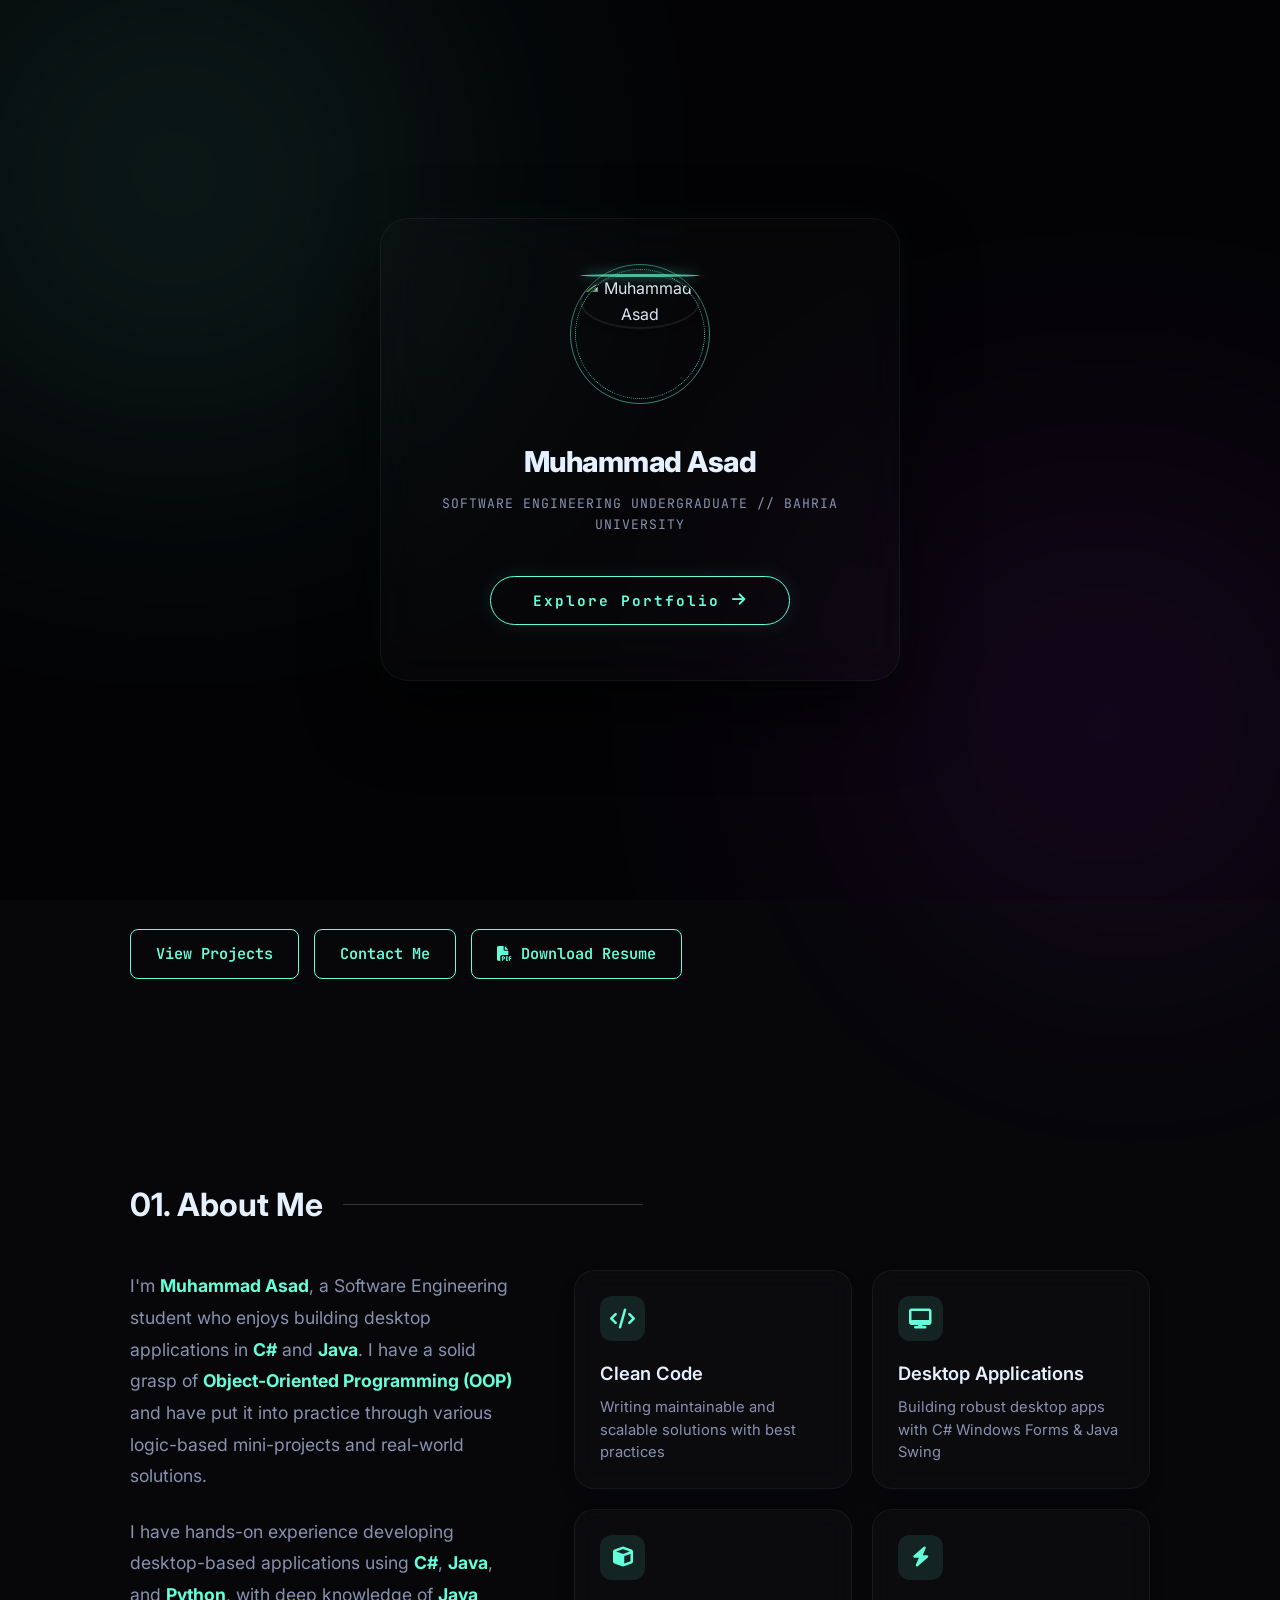
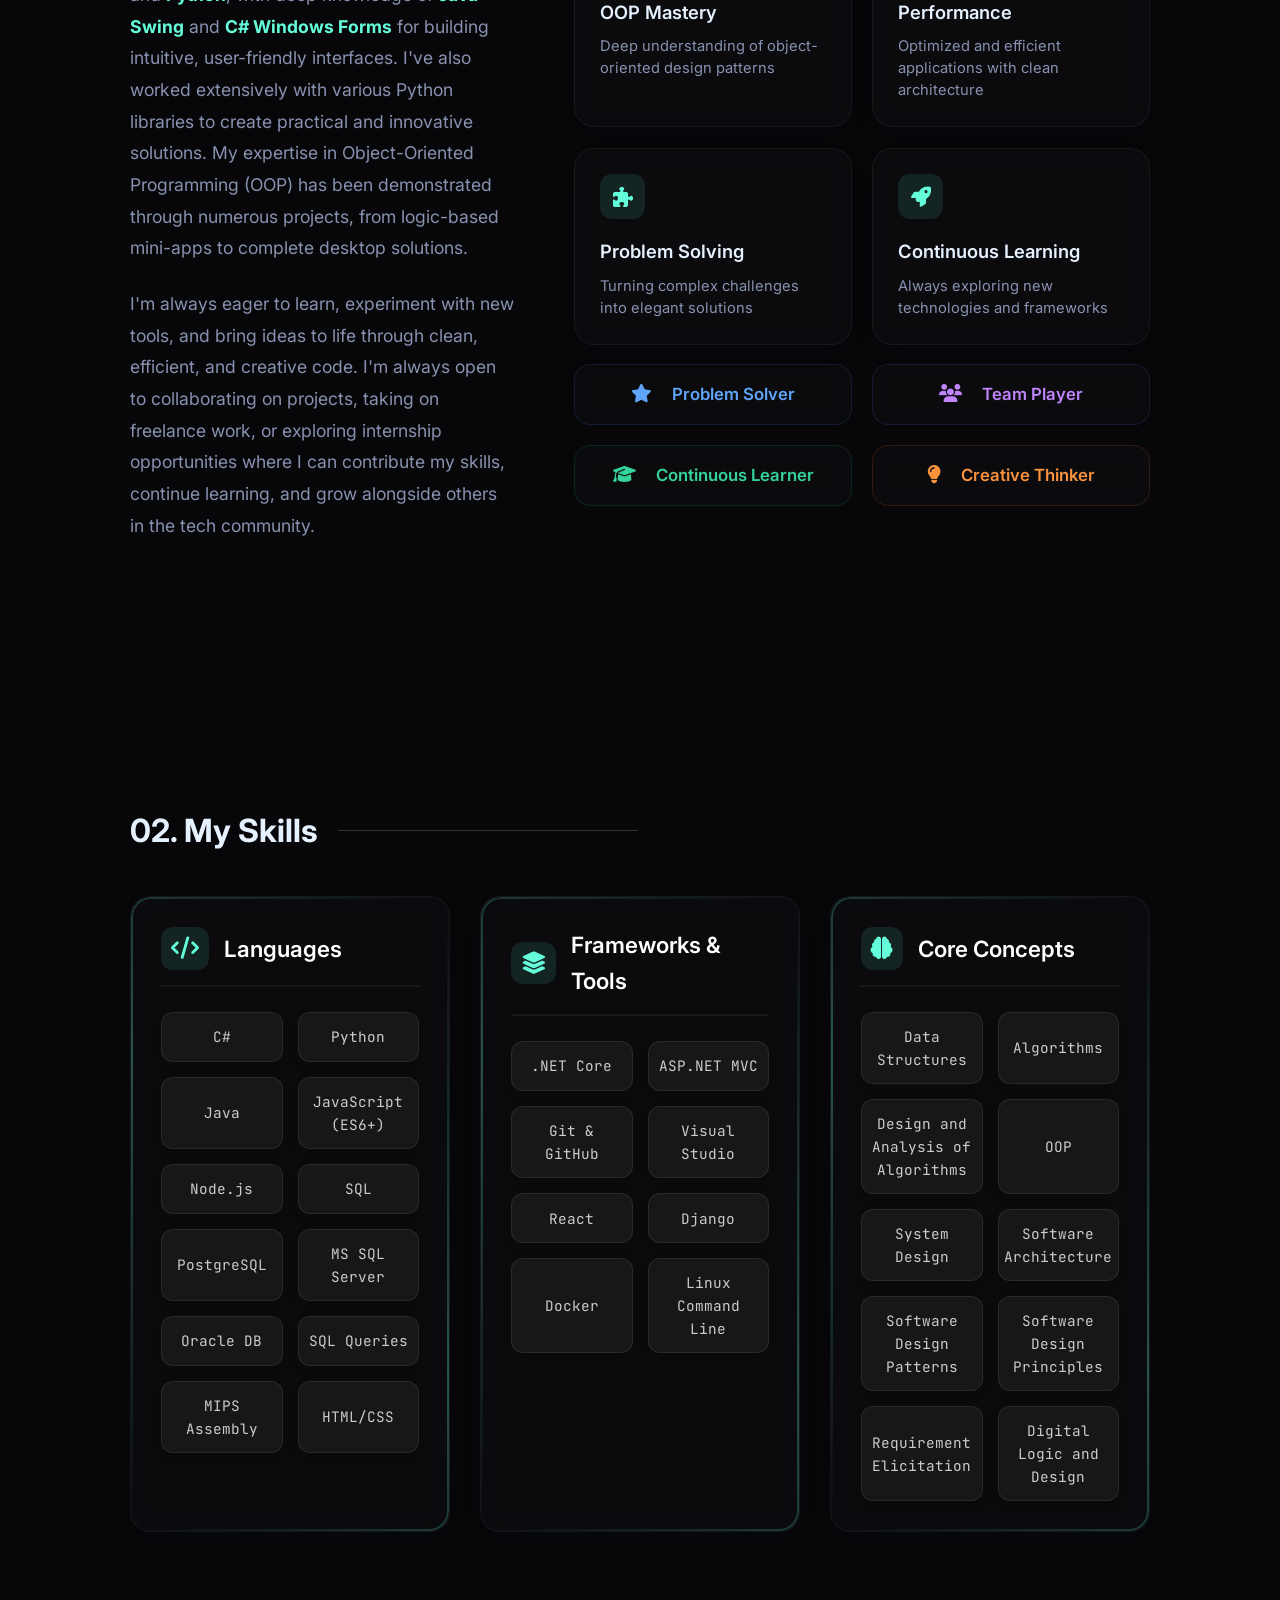
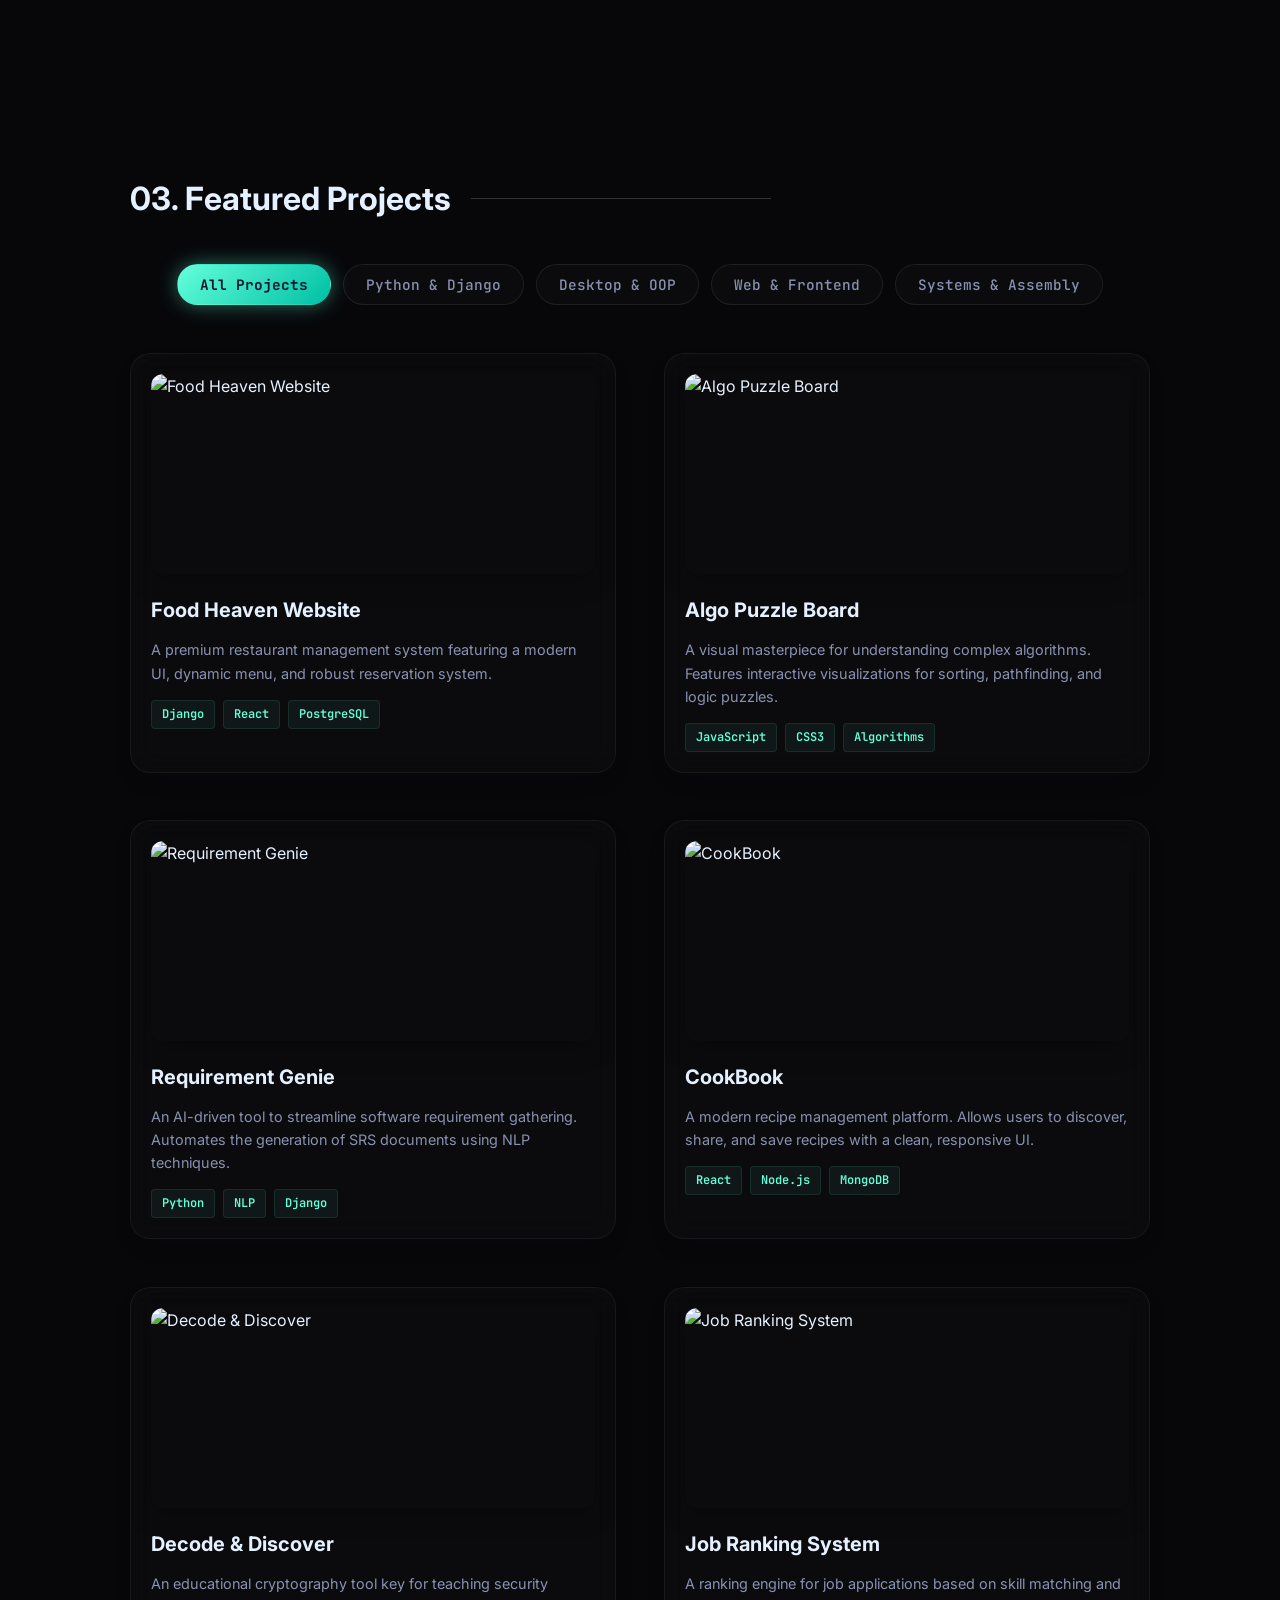
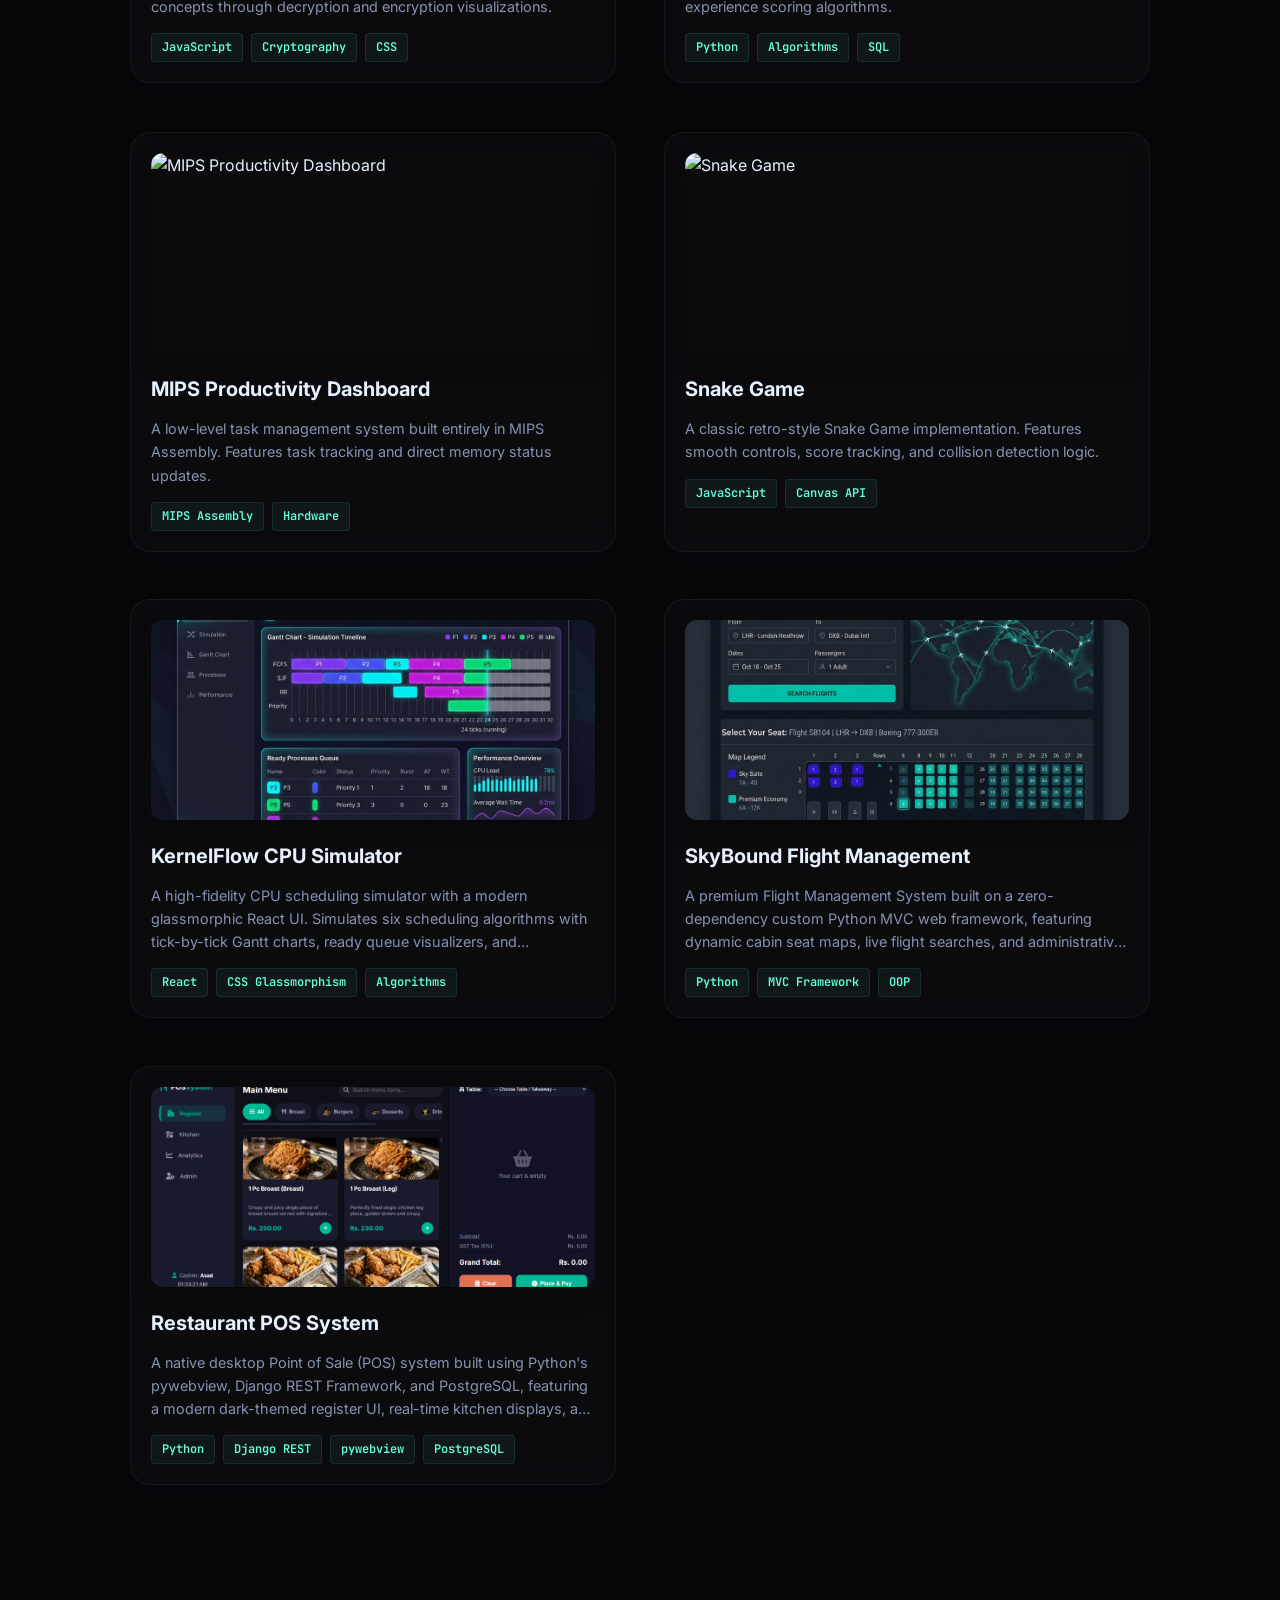
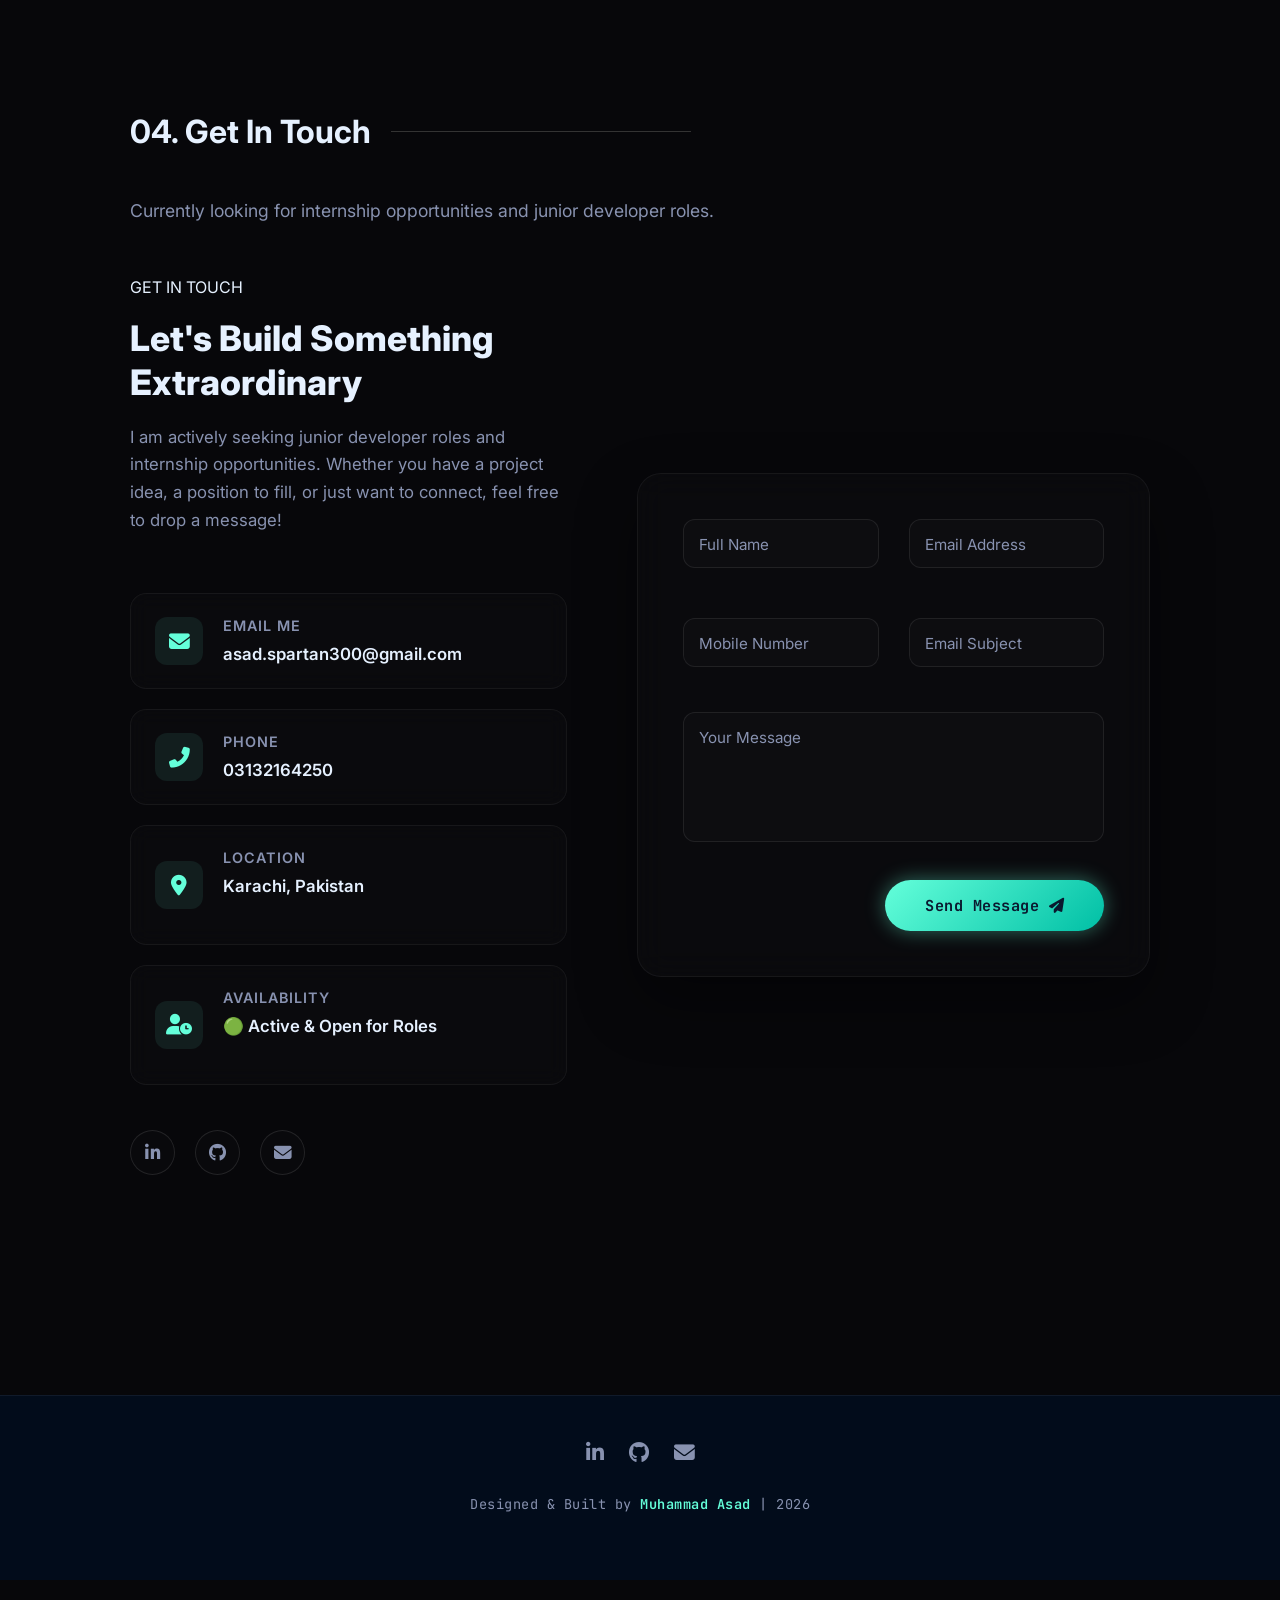
==== commit 63c5ea34: "Fix CSS line-clamp compatibility warning" ====
--- a/index.html
+++ b/index.html
@@ -86,7 +86,6 @@
     <div class="aura-glow aura-1"></div>
     <div class="aura-glow aura-2"></div>
     <div class="aura-glow aura-3"></div>
-    <div class="custom-cursor"></div>
     
     <nav class="navbar">
         <div class="logo">Muhammad Asad<span class="accent"></span></div>
--- a/style.css
+++ b/style.css
@@ -1061,6 +1061,7 @@
     margin: 0;
     display: -webkit-box;
     -webkit-line-clamp: 3;
+    line-clamp: 3;
     -webkit-box-orient: vertical;
     overflow: hidden;
 }
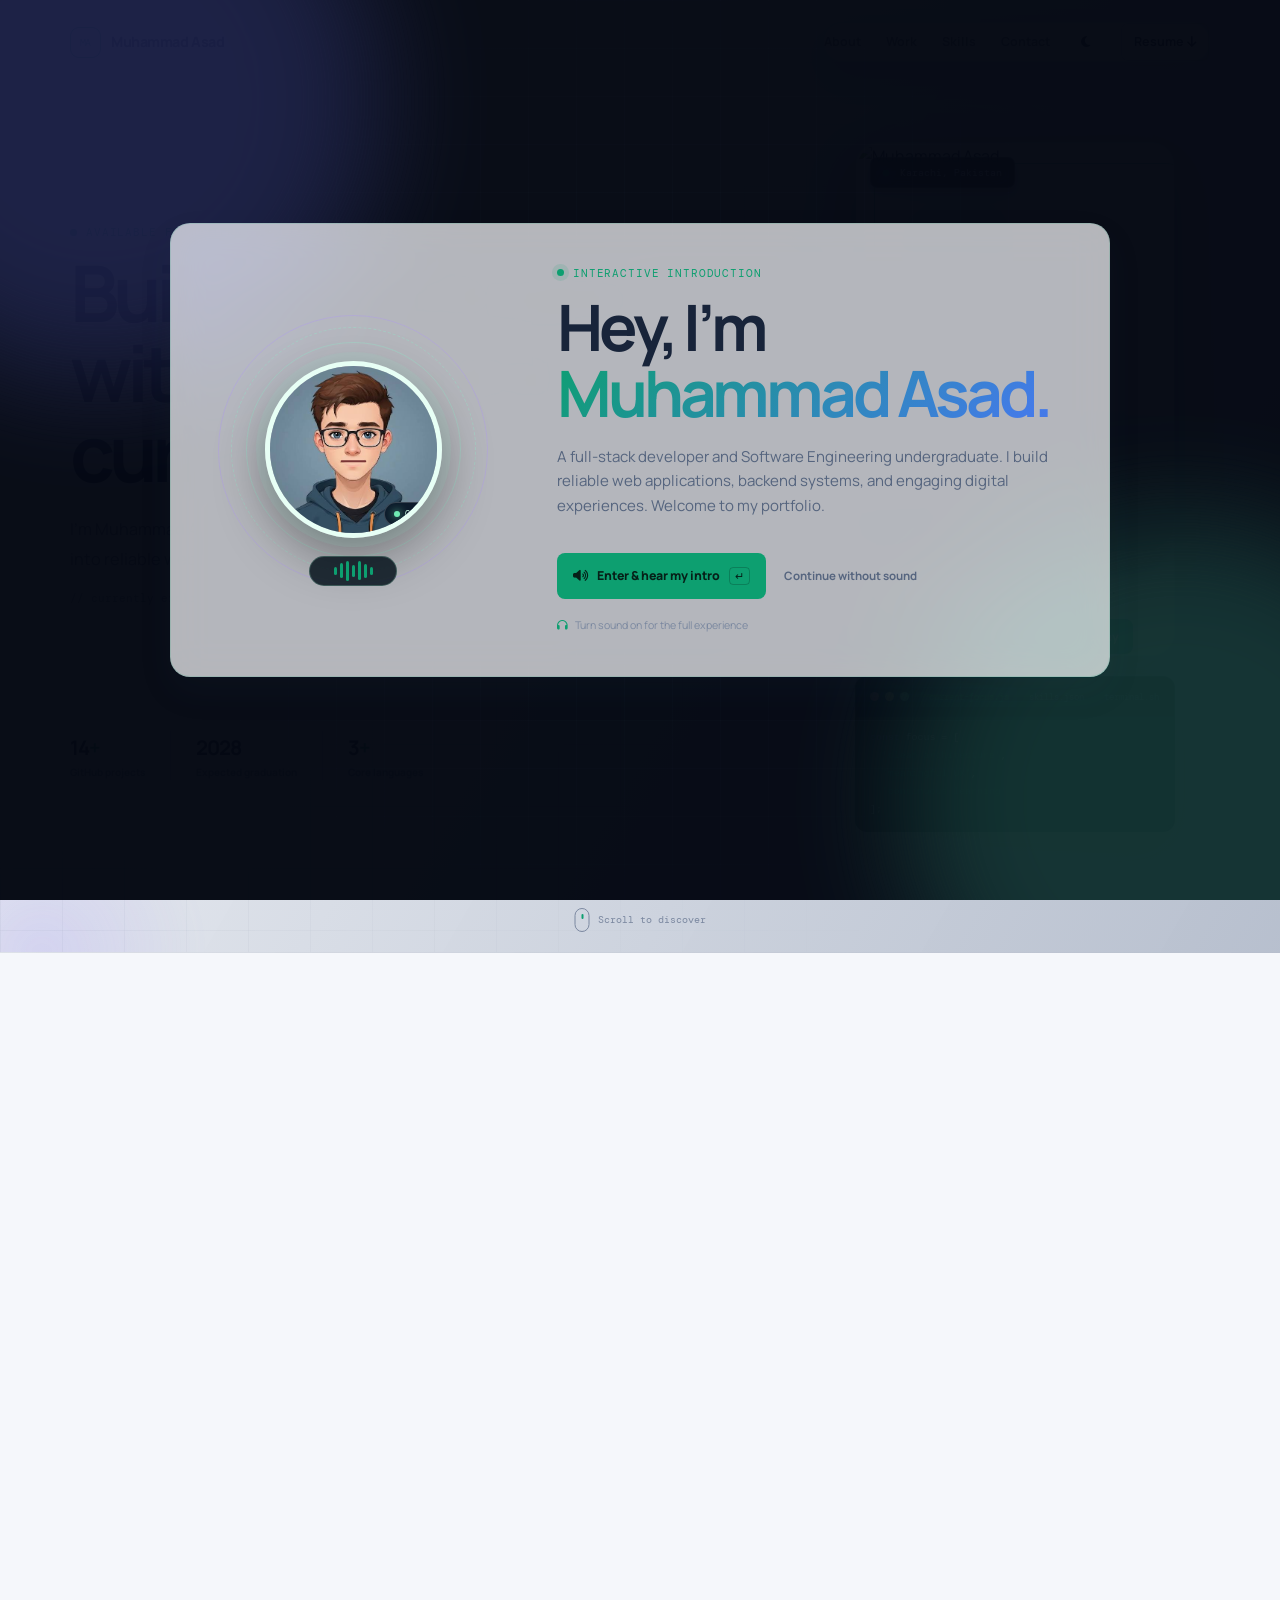
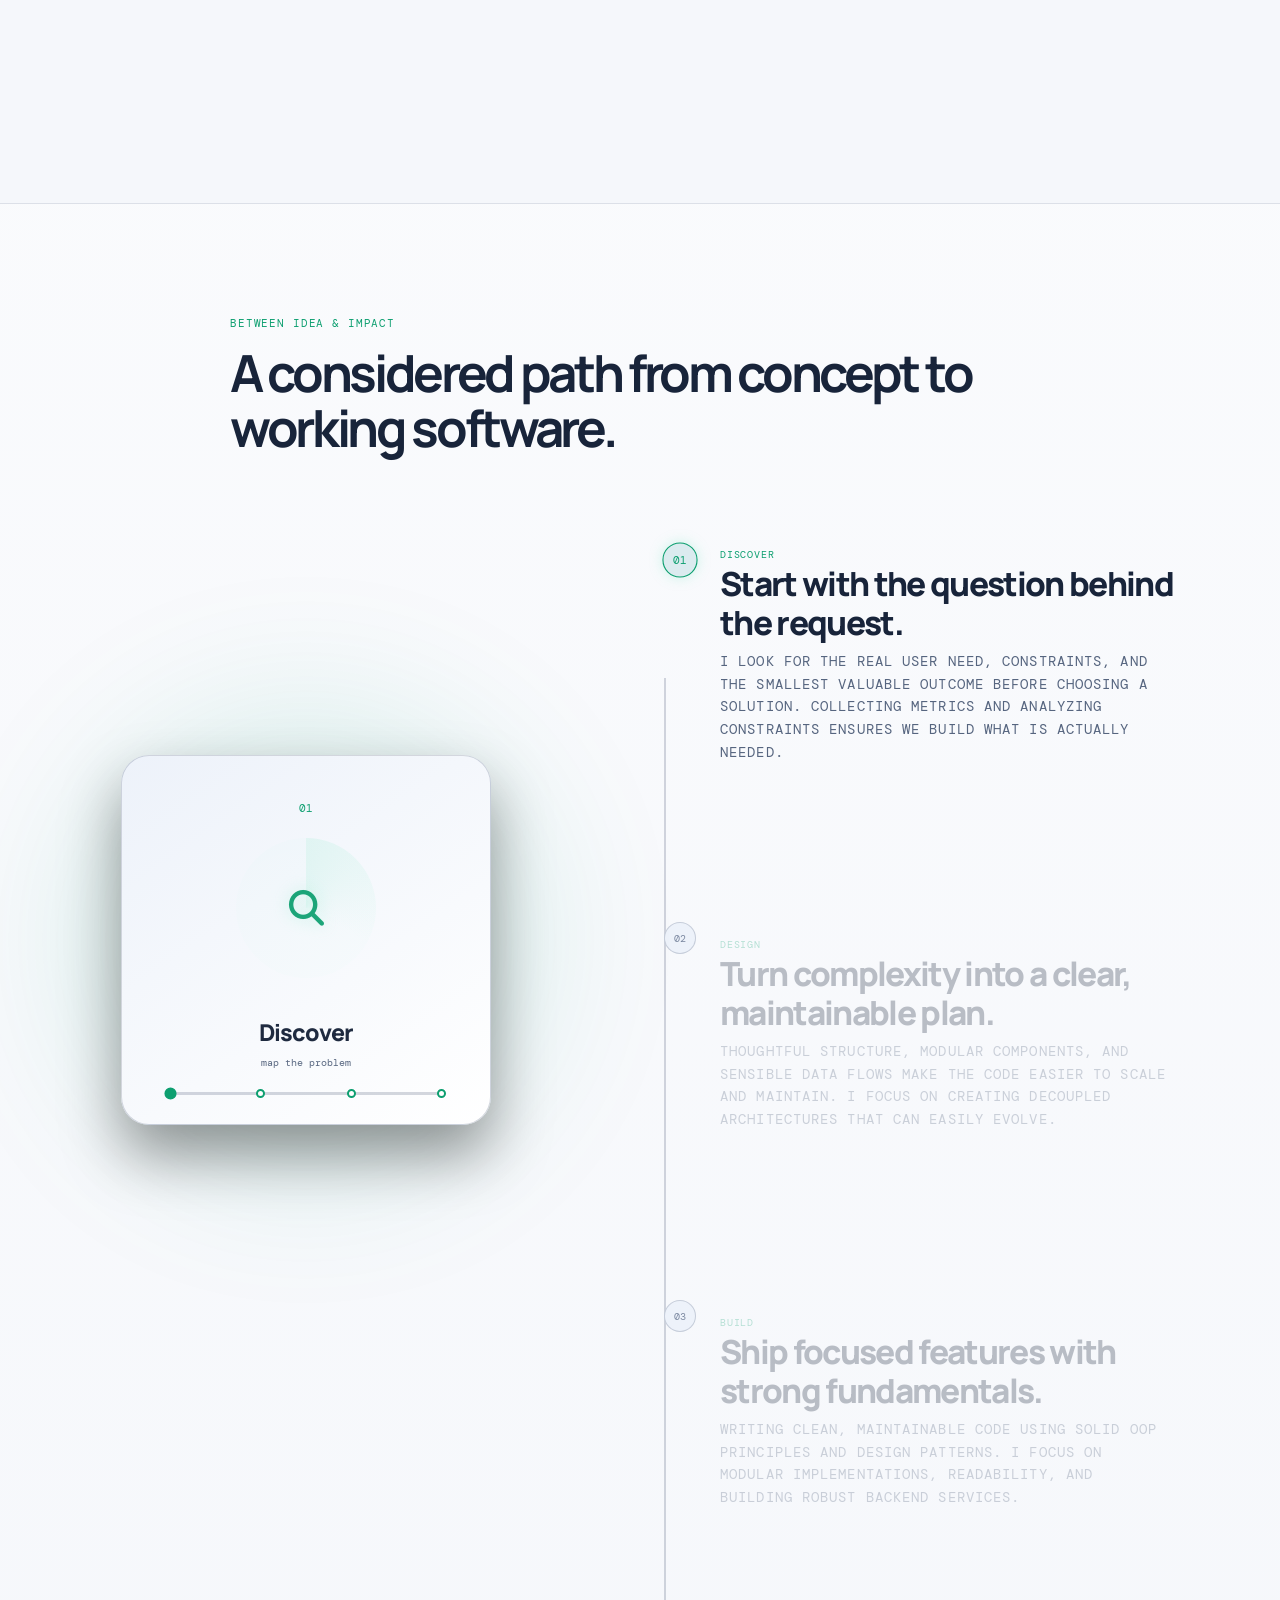
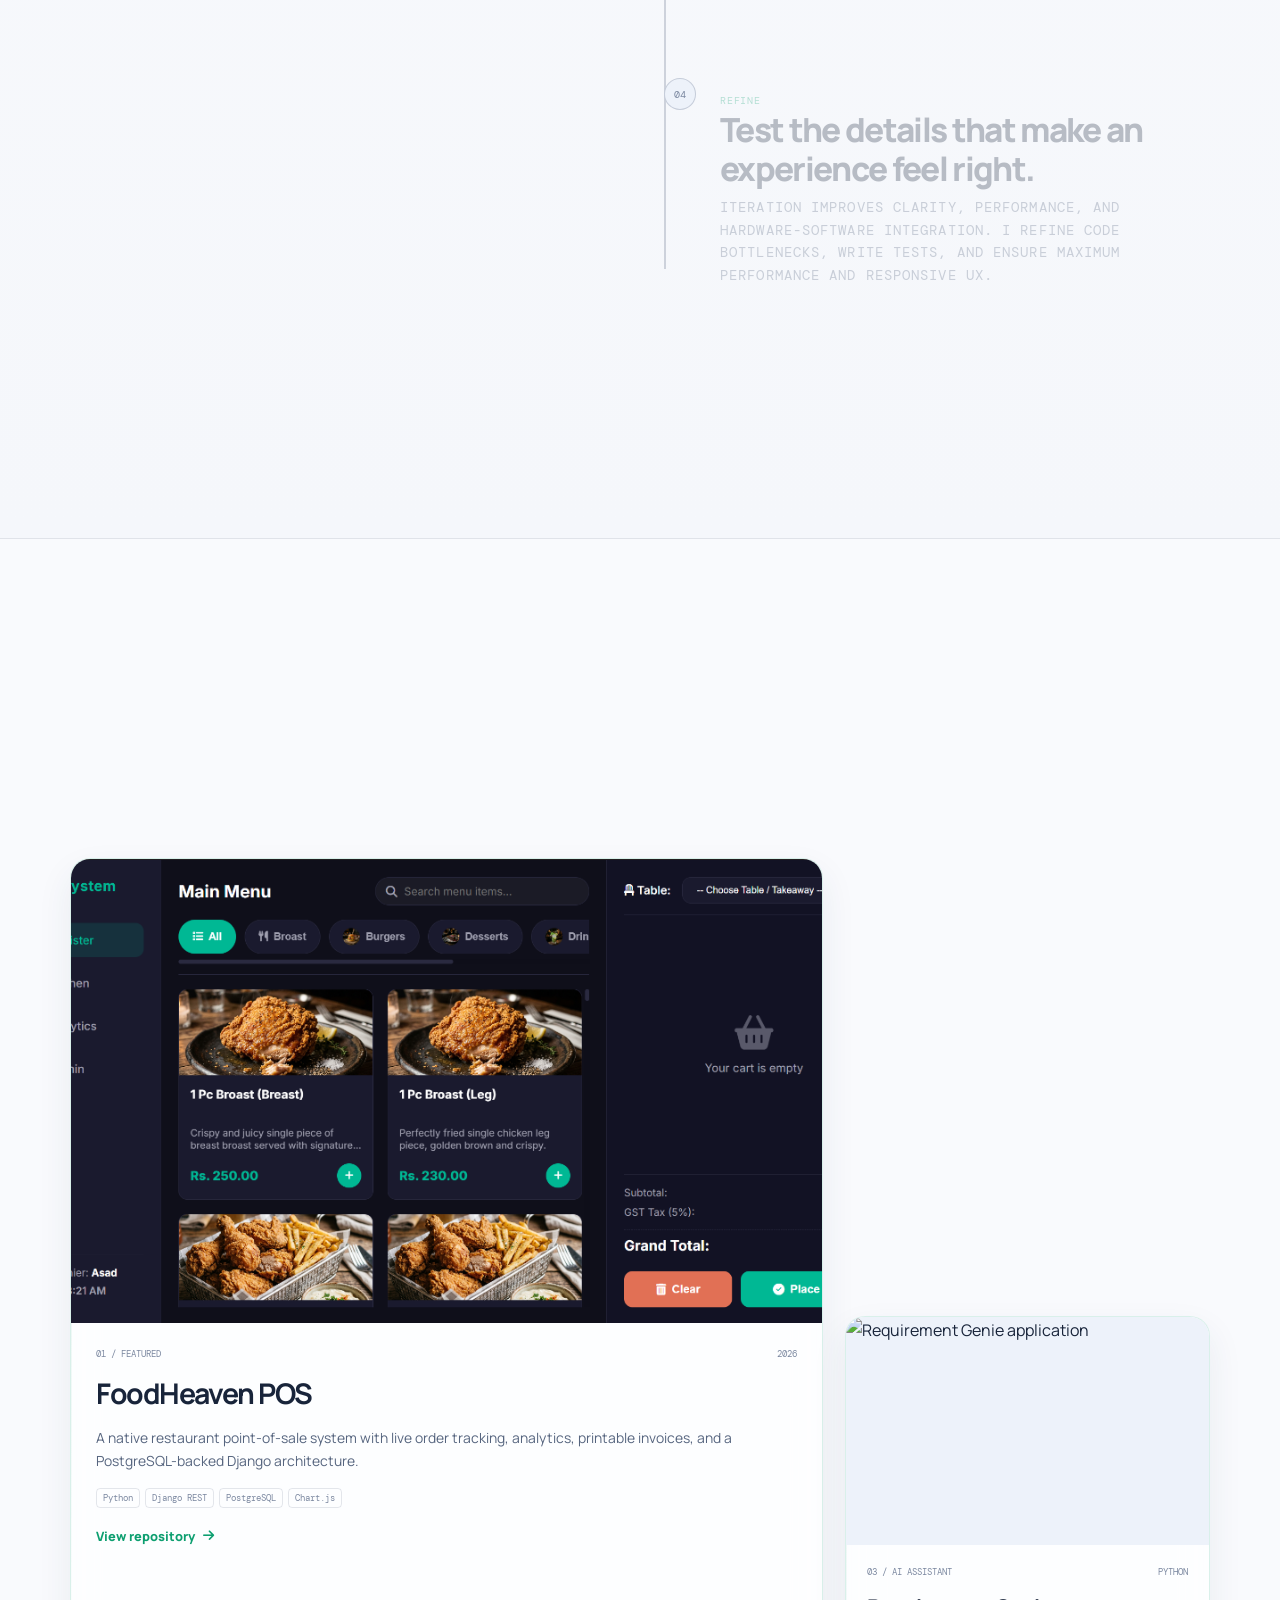
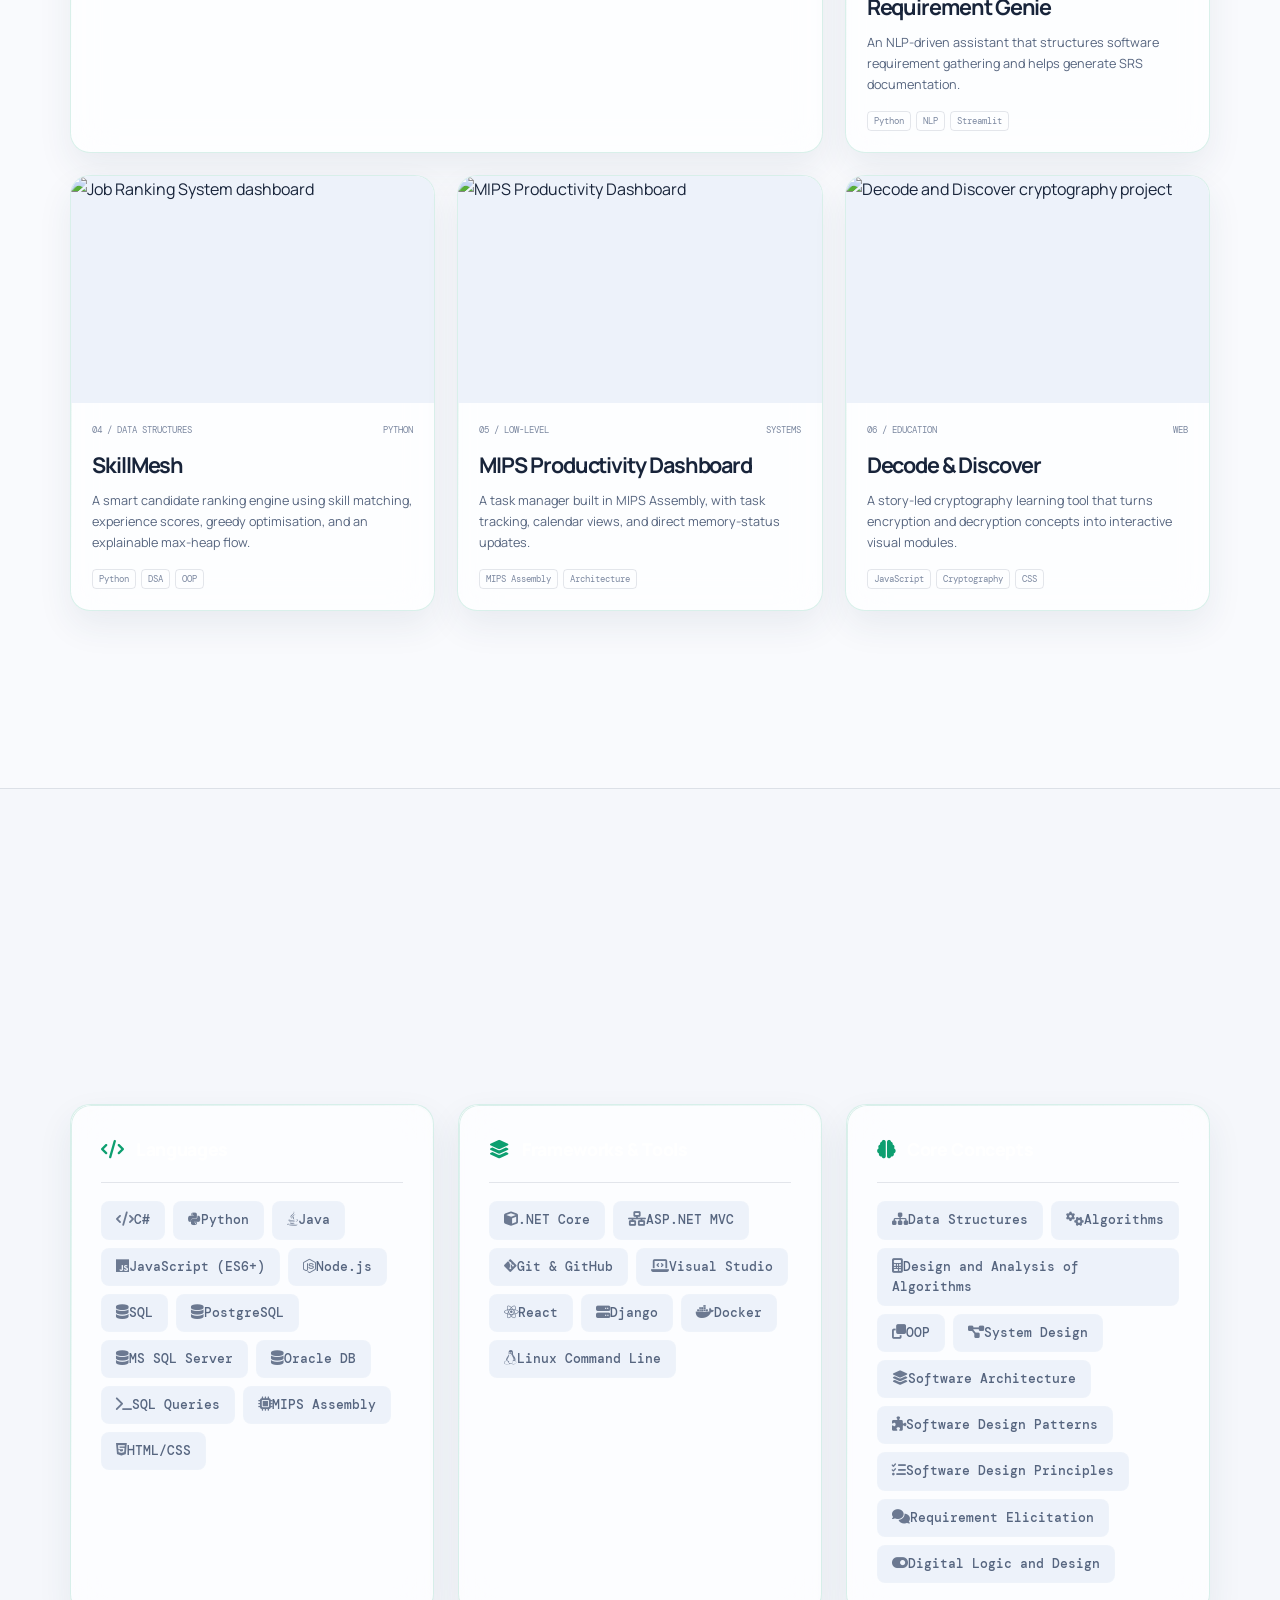
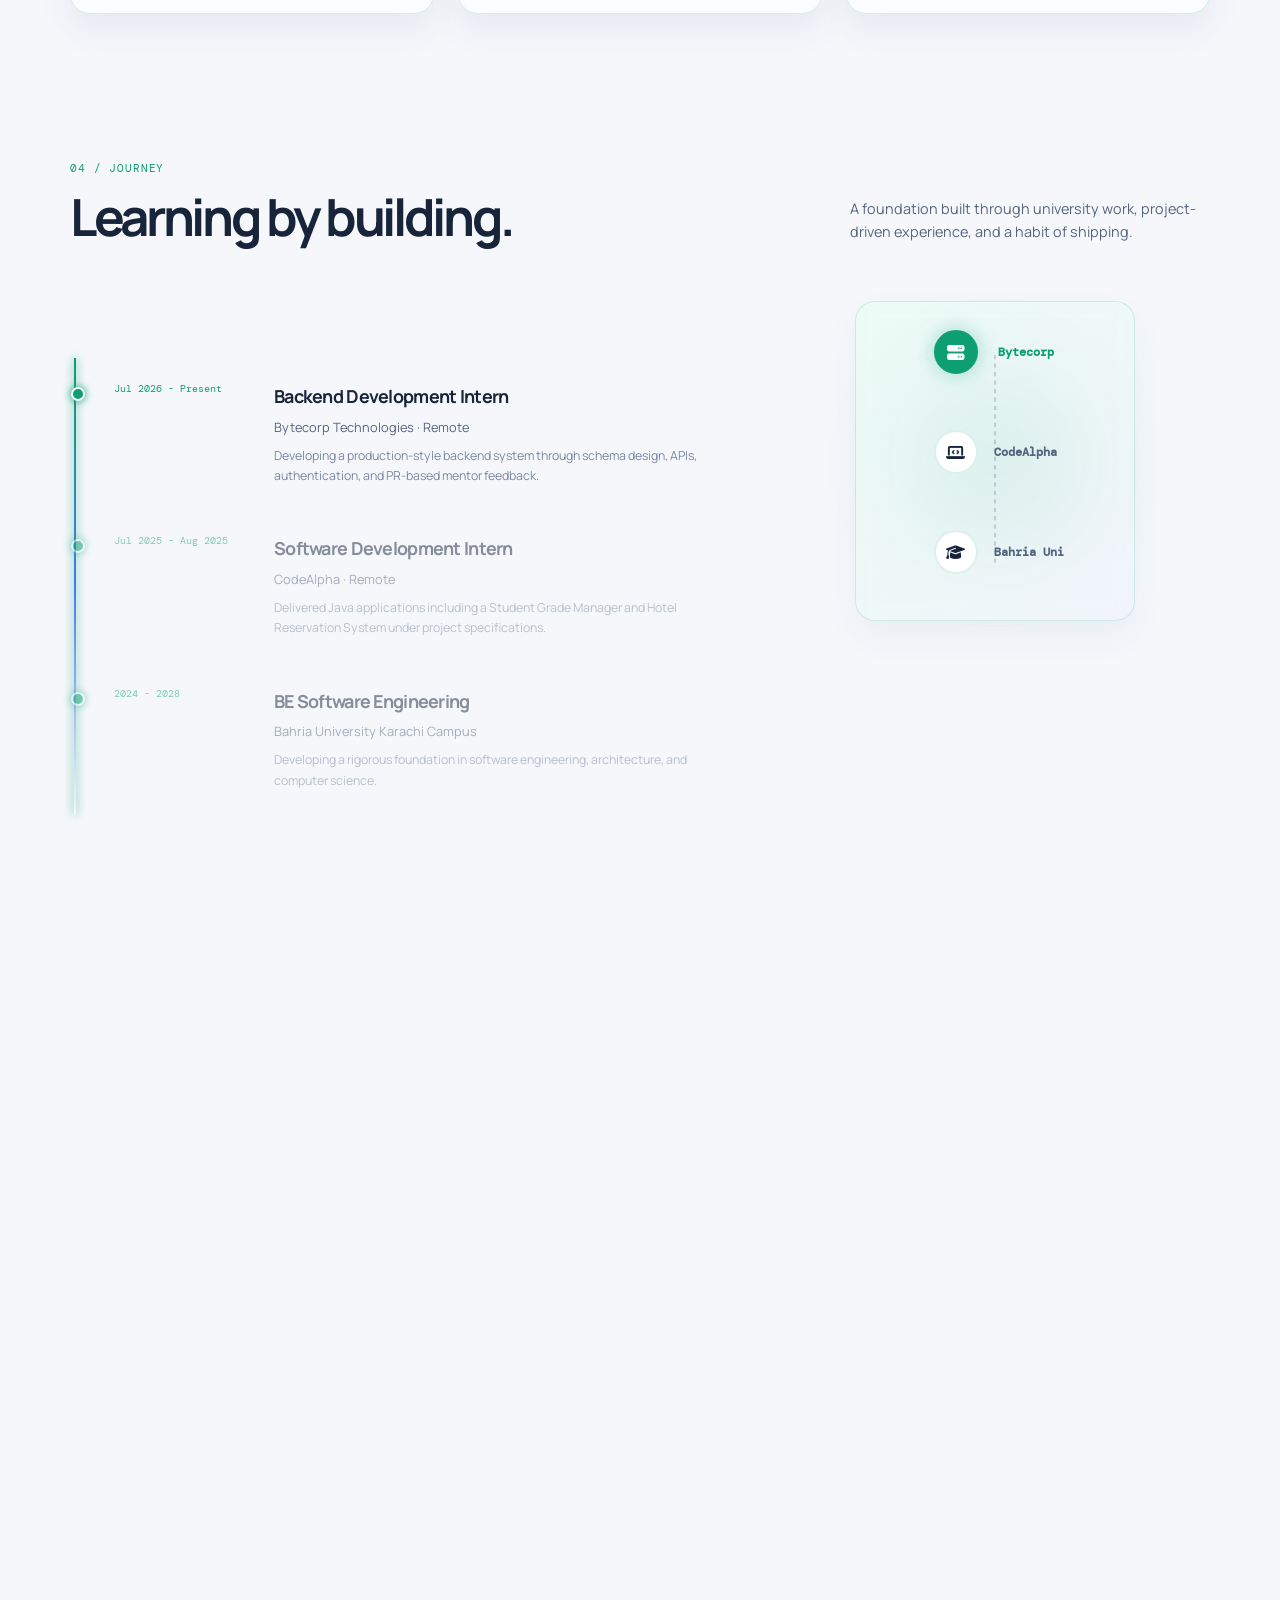
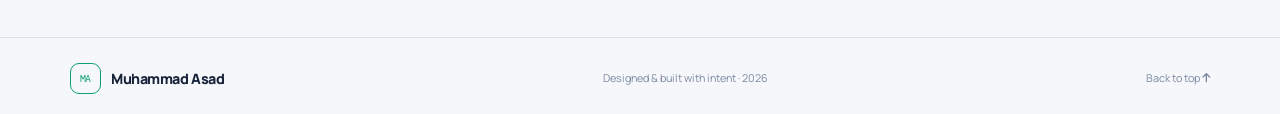
==== commit 96416513: "Update portfolio website files, add new visual README.md with screenshots, and configure .gitignore" ====
--- a/index.html
+++ b/index.html
@@ -1,757 +1,574 @@
-<!DOCTYPE html>
+<!doctype html>
 <html lang="en">
-
 <head>
-    <meta charset="UTF-8">
-    <meta name="viewport" content="width=device-width, initial-scale=1.0">
-    <title>Muhammad Asad | Software Engineer</title>
-    <meta name="description"
-        content="Portfolio of a Logic-Driven Software Developer & CS Student specializing in C#, Python, and Java.">
-    <link rel="preconnect" href="https://fonts.googleapis.com">
-    <link rel="preconnect" href="https://fonts.gstatic.com" crossorigin>
-    <link
-        href="https://fonts.googleapis.com/css2?family=Inter:wght@300;400;600;700;800&family=JetBrains+Mono:wght@400;700&display=swap"
-        rel="stylesheet">
-    <link rel="stylesheet" href="style.css?v=8">
-    <link rel="stylesheet" href="feature-cards.css?v=8">
-    <link rel="stylesheet" href="https://cdnjs.cloudflare.com/ajax/libs/font-awesome/6.4.0/css/all.min.css">
-    <style>
-        .skill-badges {
-            display: grid !important;
-            grid-template-columns: 1fr 1fr !important;
-            gap: 20px !important;
-            width: 100% !important;
-            margin-top: 30px !important;
+  <meta charset="utf-8">
+  <meta name="viewport" content="width=device-width, initial-scale=1">
+  <meta name="description" content="Muhammad Asad - Software Engineering student building thoughtful web, desktop, and systems projects.">
+  <meta name="theme-color" content="#0b1020">
+  <title>Muhammad Asad | Software Engineer</title>
+  <link rel="preconnect" href="https://fonts.googleapis.com">
+  <link rel="preconnect" href="https://fonts.gstatic.com" crossorigin>
+  <link href="https://fonts.googleapis.com/css2?family=DM+Mono:wght@400;500&family=Manrope:wght@400;500;600;700;800&display=swap" rel="stylesheet">
+  <link rel="stylesheet" href="https://cdnjs.cloudflare.com/ajax/libs/font-awesome/6.7.2/css/all.min.css" referrerpolicy="no-referrer">
+  <link rel="stylesheet" href="style.css">
+  <!-- Tailwind CSS CDN -->
+  <script src="https://cdn.tailwindcss.com"></script>
+  <script>
+    tailwind.config = {
+      darkMode: 'class',
+      theme: {
+        extend: {
+          borderRadius: {
+            '2xl': '1rem',
+            '3xl': '1.5rem',
+          }
         }
-
-        .skill-badge {
-            display: flex !important;
-            width: 100% !important;
-            box-sizing: border-box !important;
-            border-radius: 12px !important;
-            justify-content: center !important;
-            padding: 14px 28px !important;
-            /* Reverted Size */
-            font-size: 1.05rem !important;
-            white-space: nowrap !important;
-            /* No Wrapping */
-        }
-
-        @media (max-width: 600px) {
-            .skill-badges {
-                grid-template-columns: 1fr !important;
-            }
-        }
-    </style>
+      }
+    }
+  </script>
+  <!-- Lenis & GSAP CDN -->
+  <script src="https://unpkg.com/lenis@1.1.9/dist/lenis.min.js"></script>
+  <script src="https://cdnjs.cloudflare.com/ajax/libs/gsap/3.12.5/gsap.min.js"></script>
+  <script src="https://cdnjs.cloudflare.com/ajax/libs/gsap/3.12.5/ScrollTrigger.min.js"></script>
 </head>
-
 <body>
-    <!-- Welcome Preloader Overlay -->
-    <div id="welcome-screen" class="welcome-screen">
-        <div class="welcome-bg-glow glow-1"></div>
-        <div class="welcome-bg-glow glow-2"></div>
+
+
+  <!-- Animated Gradient/Mesh Background Blobs -->
+  <div class="mesh-bg-container" aria-hidden="true">
+    <div class="mesh-blob mesh-blob-1"></div>
+    <div class="mesh-blob mesh-blob-2"></div>
+    <div class="mesh-blob mesh-blob-3"></div>
+  </div>
+
+  <div id="top" style="position: absolute; top: 0; left: 0; pointer-events: none;" aria-hidden="true"></div>
+  <a class="skip-link" href="#main">Skip to content</a>
+  <section class="welcome-intro" id="welcome-intro" role="dialog" aria-modal="true" aria-labelledby="welcome-title">
+    <div class="welcome-grid" aria-hidden="true"></div>
+    <div class="welcome-orb welcome-orb-a" aria-hidden="true"></div>
+    <div class="welcome-orb welcome-orb-b" aria-hidden="true"></div>
+    <div class="welcome-content">
+      <div class="avatar-stage" id="avatar-stage">
+        <span class="avatar-ring avatar-ring-one"></span><span class="avatar-ring avatar-ring-two"></span><span class="avatar-ring avatar-ring-three"></span>
+        <div class="avatar-image flex items-center justify-center bg-[#1e293b] overflow-hidden rounded-full border-[5px] border-[#e7fff5]">
+          <svg class="avatar-character-svg w-full h-full overflow-visible" id="welcome-avatar-svg" viewBox="0 0 200 200" fill="none" xmlns="http://www.w3.org/2000/svg">
+            <defs>
+              <filter id="patch-blur-welcome">
+                <feGaussianBlur stdDeviation="1.2" />
+              </filter>
+            </defs>
+            <g class="avatar-head-group" id="welcome-avatar-head-group" style="transform-origin: 100px 140px;">
+              <!-- Image of the anime boy avatar -->
+              <image href="avatar.png" xlink:href="avatar.png" x="0" y="0" width="200" height="200" />
+              <!-- Feathered skin patch to hide static mouth -->
+              <ellipse cx="100" cy="114" rx="14" ry="5" fill="#f8c9b0" filter="url(#patch-blur-welcome)" />
+              <!-- Vector speaking lipsync mouth overlay -->
+              <path class="avatar-mouth" id="welcome-avatar-mouth" d="M86 114 Q100 114 114 114" stroke="#7a3636" stroke-width="2.5" stroke-linecap="round" fill="none" />
+            </g>
+          </svg>
+          <span class="avatar-status"><i></i> Online</span>
+        </div>
+        <div class="voice-wave" aria-hidden="true"><b></b><b></b><b></b><b></b><b></b><b></b><b></b></div>
+      </div>
+      <div class="welcome-copy">
+        <p class="welcome-kicker"><span></span> Interactive introduction</p>
+        <h2 id="welcome-title">Hey, I’m <em>Muhammad Asad.</em></h2>
+        <p class="welcome-text" id="welcome-text" data-message="A full-stack developer and Software Engineering undergraduate. I build reliable web applications, backend systems, and engaging digital experiences. Welcome to my portfolio."></p>
+        <div class="welcome-actions">
+          <button class="welcome-enter" id="welcome-enter" type="button"><i class="fa-solid fa-volume-high"></i> Enter &amp; hear my intro <span class="key-hint">↵</span></button>
+          <button class="welcome-skip" id="welcome-skip" type="button">Continue without sound</button>
+        </div>
+        <p class="welcome-note"><i class="fa-solid fa-headphones"></i> Turn sound on for the full experience</p>
+      </div>
+    </div>
+  </section>
+  <div class="scroll-progress" aria-hidden="true"><span></span></div>
+  <canvas id="particle-field" aria-hidden="true"></canvas>
+  <div class="cursor-glow" aria-hidden="true"></div>
+  <div class="page-noise" aria-hidden="true"></div>
+
+  <header class="site-header">
+    <nav class="nav container" aria-label="Primary navigation">
+      <a class="brand" href="#top" aria-label="Muhammad Asad home">
+        <span class="brand-mark">MA</span><span>Muhammad Asad</span>
+      </a>
+      <button class="nav-toggle" type="button" aria-label="Open navigation" aria-expanded="false" aria-controls="nav-menu">
+        <span></span><span></span>
+      </button>
+      <div class="nav-menu" id="nav-menu">
+        <a href="#about">About</a>
+        <a href="#work">Work</a>
+        <a href="#skills">Skills</a>
+        <a href="#contact">Contact</a>
+        <button class="theme-toggle" type="button" aria-label="Switch color theme" title="Switch color theme"><i class="fa-solid fa-sun"></i></button>
+        <a class="nav-resume" href="muhammad_Asad_Resume.pdf" download>Resume <i class="fa-solid fa-arrow-down"></i></a>
+      </div>
+    </nav>
+  </header>
+
+  <main id="main">
+    <section class="hero section-shell" id="home" data-scroll-section>
+      <div class="hero-orb orb-one" aria-hidden="true"></div><div class="hero-orb orb-two" aria-hidden="true"></div>
+      <div class="container hero-grid">
+        <div class="hero-copy" data-reveal>
+          <p class="eyebrow"><span></span> Available for internships &amp; collaboration</p>
+          <h1>Building software with <em>clarity</em> and curiosity.</h1>
+          <p class="hero-lede">I’m Muhammad Asad, a Software Engineering undergraduate who turns ideas into reliable web, desktop, and systems projects.</p>
+          <p class="focus-line"><span>// currently exploring</span><strong data-rotator aria-live="polite">backend architecture</strong><i></i></p>
+          <div class="hero-actions">
+            <a class="button button-primary" href="#work">Explore selected work <i class="fa-solid fa-arrow-down"></i></a>
+            <a class="button button-quiet" href="muhammad_Asad_Resume.pdf" download><i class="fa-regular fa-file-lines"></i> Download résumé</a>
+          </div>
+          <div class="hero-proof" aria-label="Quick facts">
+            <div><strong data-count="14" data-suffix="+">14<span>+</span></strong><small>GitHub projects</small></div>
+            <div><strong data-count="2028">2028</strong><small>Expected graduation</small></div>
+            <div><strong data-count="3" data-suffix="+">3<span>+</span></strong><small>Core languages</small></div>
+          </div>
+        </div>
+        <div class="hero-visual" data-reveal>
+          <div class="avatar-stage-wrapper relative w-full flex flex-col items-center justify-center p-3">
+            <!-- Glowing aura behind portrait -->
+            <div class="avatar-aura-glow" aria-hidden="true"></div>
+
+            <!-- Profile Portrait Frame (Tilts on mousemove) -->
+            <div class="portrait-frame relative w-full aspect-square max-w-[280px] rounded-2xl overflow-hidden border border-white/10 group flex items-center justify-center z-10" id="hero-portrait-frame" style="transform-origin: center center;">
+              <!-- Glow overlay on hover -->
+              <div class="absolute inset-0 bg-gradient-to-tr from-emerald-500/10 via-blue-500/10 to-purple-500/10 opacity-0 group-hover:opacity-100 transition-opacity duration-500 z-10 pointer-events-none"></div>
+              
+              <!-- Real photo of Muhammad Asad -->
+              <img src="profile.jpg" alt="Muhammad Asad" class="w-full h-full object-cover transition-transform duration-700 group-hover:scale-105" id="hero-profile-image">
+              
+              <!-- Corner accents -->
+              <div class="portrait-corner corner-a"></div><div class="portrait-corner corner-b"></div>
+
+              <!-- Portrait Label inside Frame to prevent overlaps -->
+              <div class="portrait-label" id="portrait-label">
+                <span class="pulse"></span> Karachi, Pakistan
+                <div class="portrait-tooltip" id="portrait-tooltip">
+                  <span class="tooltip-icon">🌙</span> Karachi: <span id="karachi-time">--:--:--</span> (GMT+5)
+                </div>
+              </div>
+            </div>
+
+            <!-- Subtitles/Captions synced reveal overlay -->
+            <div class="avatar-captions-container mt-3">
+              <p class="avatar-captions" id="avatar-captions">Hear my audio introduction...</p>
+            </div>
+
+            <!-- Controls bar -->
+            <div class="avatar-controls mt-2 flex items-center justify-center gap-3">
+              <button class="avatar-btn avatar-btn-play" id="avatar-btn-play" type="button" aria-label="Play introduction">
+                <i class="fa-solid fa-volume-high"></i> Play Intro
+              </button>
+              <button class="avatar-btn avatar-btn-mute hidden" id="avatar-btn-mute" type="button" aria-label="Mute sound">
+                <i class="fa-solid fa-volume-xmark"></i> Mute
+              </button>
+              <button class="avatar-btn avatar-btn-replay hidden" id="avatar-btn-replay" type="button" aria-label="Replay introduction">
+                <i class="fa-solid fa-arrow-rotate-right"></i> Replay
+              </button>
+            </div>
+          </div>
+
+          <!-- Interactive IDE Code Card -->
+          <div class="code-card" id="code-card" role="region" aria-label="Interactive Code Terminal">
+            <div class="code-top" id="code-card-header">
+              <div class="window-controls">
+                <span class="win-btn win-close" id="btn-close"></span>
+                <span class="win-btn win-minimize" id="btn-minimize"></span>
+                <span class="win-btn win-run" id="btn-run" title="Run Code"></span>
+              </div>
+              <div class="code-tabs">
+                <button class="code-tab active" data-tab="focus" type="button">current-focus.js</button>
+                <button class="code-tab" data-tab="skills" type="button">skills.json</button>
+                <button class="code-tab" data-tab="terminal" type="button">terminal.sh</button>
+              </div>
+            </div>
+            <div class="code-body" id="code-card-body">
+              <pre class="tab-content active" id="content-focus"><code><span class="purple">const</span> focus = [<br>&nbsp;&nbsp;<span class="green">'clean architecture'</span>,<br>&nbsp;&nbsp;<span class="green">'meaningful UX'</span>,<br>&nbsp;&nbsp;<span class="green">'continuous learning'</span><br>];</code></pre>
+              <pre class="tab-content" id="content-skills"><code>{<br>&nbsp;&nbsp;<span class="purple">"languages"</span>: [<span class="green">"C#"</span>, <span class="green">"Java"</span>, <span class="green">"Python"</span>, <span class="green">"JS"</span>],<br>&nbsp;&nbsp;<span class="purple">"frameworks"</span>: [<span class="green">"Django"</span>, <span class="green">".NET"</span>, <span class="green">"React"</span>],<br>&nbsp;&nbsp;<span class="purple">"databases"</span>: [<span class="green">"PostgreSQL"</span>, <span class="green">"SQL"</span>]<br>}</code></pre>
+              <div class="tab-content terminal-screen" id="content-terminal">
+                <div class="terminal-output" id="terminal-output">
+                  <div class="terminal-line"><span class="terminal-prompt">$</span> <span class="terminal-cursor">_</span></div>
+                </div>
+              </div>
+            </div>
+          </div>
+        </div>
+      </div>
+      <a class="scroll-cue" href="#about"><span></span> Scroll to discover</a>
+    </section>
+
+    <section class="section about" id="about" data-scroll-section>
+      <div class="container split-grid">
+        <div data-reveal>
+          <p class="eyebrow">01 / About me</p>
+          <h2>A practical builder with a systems mindset.</h2>
+        </div>
+        <div class="about-body" data-reveal>
+          <p>Currently studying Software Engineering at Bahria University Karachi, I enjoy the complete arc of making software: understanding a problem, modelling it clearly, and delivering an experience people can use.</p>
+          <p>My work spans Java and Python applications, interactive JavaScript experiences, databases, and lower-level MIPS projects. I’m especially interested in thoughtful architecture, strong fundamentals, and the small details that make a product feel dependable.</p>
+          <a class="text-link" href="#contact">Let’s build something useful <i class="fa-solid fa-arrow-up-right-from-square"></i></a>
+        </div>
+      </div>
+      <div class="container capability-grid" data-reveal>
+        <article><span class="capability-number">01</span><i class="fa-solid fa-cubes"></i><h3>Object-oriented design</h3><p>Modular, maintainable applications grounded in practical OOP principles.</p></article>
+        <article><span class="capability-number">02</span><i class="fa-solid fa-database"></i><h3>Backend foundations</h3><p>Database-aware applications with a focus on structure and dependable flows.</p></article>
+        <article><span class="capability-number">03</span><i class="fa-solid fa-wand-magic-sparkles"></i><h3>Interactive interfaces</h3><p>Responsive experiences that make complex concepts easier to explore.</p></article>
+      </div>
+    </section>
+
+    <section class="story-section" id="approach" data-scroll-section>
+      <div class="container story-heading" data-reveal>
+        <p class="eyebrow">Between idea &amp; impact</p>
+        <h2>A considered path from concept to working software.</h2>
+      </div>
+      
+      <div class="story-scroll" data-active="0">
+        <div class="container story-layout">
+          <!-- Left Sticky Side: Large 3D Animated Showcase Cards -->
+          <div class="story-sticky">
+            <div class="story-visual-glow-aura"></div>
+            <div class="story-visual" aria-hidden="true" id="interactive-story-card">
+              <div class="story-track"><span></span><span></span><span></span><span></span></div>
+              
+              <!-- Panel 1: Discover (Sonar Radar Scan) -->
+              <div class="story-panel active" data-panel="0">
+                <span class="story-index">01</span>
+                <div class="step-graphic discover-graphic">
+                  <div class="radar-sweep"></div>
+                  <div class="pulse-ring ring-1"></div>
+                  <div class="pulse-ring ring-2"></div>
+                  <div class="pulse-ring ring-3"></div>
+                  <i class="fa-solid fa-magnifying-glass central-icon"></i>
+                </div>
+                <strong>Discover</strong>
+                <small>map the problem</small>
+              </div>
+              
+              <!-- Panel 2: Design (Systems Flow Grid) -->
+              <div class="story-panel" data-panel="1">
+                <span class="story-index">02</span>
+                <div class="step-graphic design-graphic">
+                  <div class="arch-node center-node"><i class="fa-solid fa-pen-ruler"></i></div>
+                  <div class="arch-node node-a"></div>
+                  <div class="arch-node node-b"></div>
+                  <div class="arch-node node-c"></div>
+                  <svg class="arch-lines" viewBox="0 0 120 120">
+                    <line x1="60" y1="20" x2="60" y2="60" stroke="rgba(190, 208, 238, 0.25)" stroke-width="1.5" stroke-dasharray="3 3" />
+                    <line x1="20" y1="85" x2="60" y2="60" stroke="rgba(190, 208, 238, 0.25)" stroke-width="1.5" stroke-dasharray="3 3" />
+                    <line x1="100" y1="85" x2="60" y2="60" stroke="rgba(190, 208, 238, 0.25)" stroke-width="1.5" stroke-dasharray="3 3" />
+                  </svg>
+                  <div class="flow-dot dot-a"></div>
+                  <div class="flow-dot dot-b"></div>
+                  <div class="flow-dot dot-c"></div>
+                </div>
+                <strong>Design</strong>
+                <small>shape the system</small>
+              </div>
+              
+              <!-- Panel 3: Build (Mini Code Terminal Simulator) -->
+              <div class="story-panel" data-panel="2">
+                <span class="story-index">03</span>
+                <div class="step-graphic build-graphic">
+                  <div class="mini-terminal">
+                    <div class="term-bar"><span></span><span></span><span></span></div>
+                    <div class="term-body">
+                      <div class="term-line line-1"><span>$</span> npm run build</div>
+                      <div class="term-line line-2">compiling...</div>
+                      <div class="term-line line-3 green">&gt; success</div>
+                      <div class="term-line cursor">_</div>
+                    </div>
+                  </div>
+                  <i class="fa-solid fa-code central-icon-overlay"></i>
+                </div>
+                <strong>Build</strong>
+                <small>write with intent</small>
+              </div>
+              
+              <!-- Panel 4: Refine (Performance Dial Gauge) -->
+              <div class="story-panel" data-panel="3">
+                <span class="story-index">04</span>
+                <div class="step-graphic refine-graphic">
+                  <svg class="gauge-ring" viewBox="0 0 100 100">
+                    <circle class="gauge-track" cx="50" cy="50" r="40"></circle>
+                    <circle class="gauge-bar" cx="50" cy="50" r="40"></circle>
+                  </svg>
+                  <div class="gauge-text">99%</div>
+                  <i class="fa-solid fa-wand-magic-sparkles central-icon"></i>
+                </div>
+                <strong>Refine</strong>
+                <small>improve the details</small>
+              </div>
+            </div>
+          </div>
+          
+          <!-- Right Scrolling Side: Text steps with vertical timeline tracker -->
+          <div class="story-steps-container">
+            <div class="vertical-timeline-line">
+              <span class="laser-flow"></span>
+            </div>
+            <div class="story-steps">
+              <article class="story-step active" data-story-step="0">
+                <span class="step-marker">01</span>
+                <div>
+                  <p>Discover</p>
+                  <h3>Start with the question behind the request.</h3>
+                  <p class="step-desc">I look for the real user need, constraints, and the smallest valuable outcome before choosing a solution. Collecting metrics and analyzing constraints ensures we build what is actually needed.</p>
+                </div>
+              </article>
+              <article class="story-step" data-story-step="1">
+                <span class="step-marker">02</span>
+                <div>
+                  <p>Design</p>
+                  <h3>Turn complexity into a clear, maintainable plan.</h3>
+                  <p class="step-desc">Thoughtful structure, modular components, and sensible data flows make the code easier to scale and maintain. I focus on creating decoupled architectures that can easily evolve.</p>
+                </div>
+              </article>
+              <article class="story-step" data-story-step="2">
+                <span class="step-marker">03</span>
+                <div>
+                  <p>Build</p>
+                  <h3>Ship focused features with strong fundamentals.</h3>
+                  <p class="step-desc">Writing clean, maintainable code using solid OOP principles and design patterns. I focus on modular implementations, readability, and building robust backend services.</p>
+                </div>
+              </article>
+              <article class="story-step" data-story-step="3">
+                <span class="step-marker">04</span>
+                <div>
+                  <p>Refine</p>
+                  <h3>Test the details that make an experience feel right.</h3>
+                  <p class="step-desc">Iteration improves clarity, performance, and hardware-software integration. I refine code bottlenecks, write tests, and ensure maximum performance and responsive UX.</p>
+                </div>
+              </article>
+            </div>
+          </div>
+        </div>
+      </div>
+    </section>
+
+    <section class="section work-section" id="work" data-scroll-section>
+      <div class="container section-heading" data-reveal>
+        <div><p class="eyebrow">02 / Selected work</p><h2>Projects made to be explored.</h2></div>
+        <p>From developer tools to product interfaces, each project is an opportunity to practice better engineering decisions.</p>
+      </div>
+      <div class="container filter-bar" aria-label="Filter projects" data-reveal>
+        <button class="filter active" type="button" data-filter="all">All <span>9</span></button>
+        <button class="filter" type="button" data-filter="web">Web</button>
+        <button class="filter" type="button" data-filter="python">Python</button>
+        <button class="filter" type="button" data-filter="java">Java &amp; OOP</button>
+        <button class="filter" type="button" data-filter="systems">Systems</button>
+      </div>
+      <div class="container projects-grid">
+        <article class="project project-featured" data-category="web python" data-reveal data-tilt>
+          <a class="project-image" href="https://github.com/asad594/Restaurant-POS-system" target="_blank" rel="noreferrer"><img src="images/restaurant-pos.png" alt="FoodHeaven restaurant POS dashboard"><span class="project-launch"><i class="fa-solid fa-arrow-up-right-from-square"></i></span></a>
+          <div class="project-content"><div class="project-meta"><span>01 / Featured</span><span>2026</span></div><h3>FoodHeaven POS</h3><p>A native restaurant point-of-sale system with live order tracking, analytics, printable invoices, and a PostgreSQL-backed Django architecture.</p><ul class="tags"><li>Python</li><li>Django REST</li><li>PostgreSQL</li><li>Chart.js</li></ul><a class="project-link" href="https://github.com/asad594/Restaurant-POS-system" target="_blank" rel="noreferrer">View repository <i class="fa-solid fa-arrow-right"></i></a></div>
+        </article>
+        <article class="project" data-category="web" data-reveal data-tilt>
+          <a class="project-image" href="https://github.com/asad594/Algo-Puzzle-Board" target="_blank" rel="noreferrer"><img src="images/algo-puzzle.png" alt="Algo Puzzle Board interface"><span class="project-launch"><i class="fa-solid fa-arrow-up-right-from-square"></i></span></a>
+          <div class="project-content"><div class="project-meta"><span>02 / Learning tool</span><span>Web</span></div><h3>Algo Puzzle Board</h3><p>An interactive home for sorting, pathfinding, graph algorithms, and classic puzzles with step-by-step visual learning.</p><ul class="tags"><li>JavaScript</li><li>Algorithms</li><li>CSS</li></ul></div>
+        </article>
+        <article class="project" data-category="python" data-reveal data-tilt>
+          <a class="project-image" href="https://github.com/asad594/Requirement-Genie" target="_blank" rel="noreferrer"><img src="images/req-genie.png" alt="Requirement Genie application"><span class="project-launch"><i class="fa-solid fa-arrow-up-right-from-square"></i></span></a>
+          <div class="project-content"><div class="project-meta"><span>03 / AI assistant</span><span>Python</span></div><h3>Requirement Genie</h3><p>An NLP-driven assistant that structures software requirement gathering and helps generate SRS documentation.</p><ul class="tags"><li>Python</li><li>NLP</li><li>Streamlit</li></ul></div>
+        </article>
+        <article class="project" data-category="python" data-reveal data-tilt>
+          <a class="project-image" href="https://github.com/asad594/Job-Ranking-System" target="_blank" rel="noreferrer"><img src="images/job-ranking.png" alt="Job Ranking System dashboard"><span class="project-launch"><i class="fa-solid fa-arrow-up-right-from-square"></i></span></a>
+          <div class="project-content"><div class="project-meta"><span>04 / Data structures</span><span>Python</span></div><h3>SkillMesh</h3><p>A smart candidate ranking engine using skill matching, experience scores, greedy optimisation, and an explainable max-heap flow.</p><ul class="tags"><li>Python</li><li>DSA</li><li>OOP</li></ul></div>
+        </article>
+        <article class="project" data-category="systems" data-reveal data-tilt>
+          <a class="project-image" href="https://github.com/asad594/Productivity-Dashboard-MIPS-assembly-Language" target="_blank" rel="noreferrer"><img src="images/mips-dashboard.png" alt="MIPS Productivity Dashboard"><span class="project-launch"><i class="fa-solid fa-arrow-up-right-from-square"></i></span></a>
+          <div class="project-content"><div class="project-meta"><span>05 / Low-level</span><span>Systems</span></div><h3>MIPS Productivity Dashboard</h3><p>A task manager built in MIPS Assembly, with task tracking, calendar views, and direct memory-status updates.</p><ul class="tags"><li>MIPS Assembly</li><li>Architecture</li></ul></div>
+        </article>
+        <article class="project" data-category="web" data-reveal data-tilt>
+          <a class="project-image" href="https://github.com/asad594/Decode-And-Discover" target="_blank" rel="noreferrer"><img src="images/decode-discover.png" alt="Decode and Discover cryptography project"><span class="project-launch"><i class="fa-solid fa-arrow-up-right-from-square"></i></span></a>
+          <div class="project-content"><div class="project-meta"><span>06 / Education</span><span>Web</span></div><h3>Decode &amp; Discover</h3><p>A story-led cryptography learning tool that turns encryption and decryption concepts into interactive visual modules.</p><ul class="tags"><li>JavaScript</li><li>Cryptography</li><li>CSS</li></ul></div>
+        </article>
+        <article class="project extra-project" data-category="web" data-reveal data-tilt>
+          <a class="project-image" href="https://github.com/asad594/Food-Heaven" target="_blank" rel="noreferrer"><img src="images/food-heaven.png" alt="Food Heaven restaurant website"><span class="project-launch"><i class="fa-solid fa-arrow-up-right-from-square"></i></span></a>
+          <div class="project-content"><div class="project-meta"><span>07 / Product site</span><span>Web</span></div><h3>Food Heaven</h3><p>A responsive restaurant experience with a dynamic menu and table reservation flow.</p><ul class="tags"><li>JavaScript</li><li>Bootstrap</li><li>.NET</li></ul></div>
+        </article>
+        <article class="project extra-project" data-category="java" data-reveal data-tilt>
+          <a class="project-image" href="https://github.com/asad594/Snake-Game-" target="_blank" rel="noreferrer"><img src="images/snake-game.png" alt="Snake Game interface"><span class="project-launch"><i class="fa-solid fa-arrow-up-right-from-square"></i></span></a>
+          <div class="project-content"><div class="project-meta"><span>08 / Game logic</span><span>OOP</span></div><h3>Snake Game</h3><p>A polished take on the classic game, featuring live scoring, collision logic, and progressive difficulty.</p><ul class="tags"><li>Python</li><li>OOP</li><li>Pygame</li></ul></div>
+        </article>
+        <article class="project extra-project" data-category="python java" data-reveal data-tilt>
+          <a class="project-image" href="https://github.com/asad594/Flight-Management-System" target="_blank" rel="noreferrer"><img src="images/flight-system.png" alt="SkyBound flight management system"><span class="project-launch"><i class="fa-solid fa-arrow-up-right-from-square"></i></span></a>
+          <div class="project-content"><div class="project-meta"><span>09 / Desktop app</span><span>OOP</span></div><h3>SkyBound</h3><p>A flight management system designed around MVC-style organisation and reusable domain logic.</p><ul class="tags"><li>Python</li><li>MVC</li><li>OOP</li></ul></div>
+        </article>
+      </div>
+      <div class="container centered" data-reveal><button class="show-more" type="button">See more projects <i class="fa-solid fa-plus"></i></button></div>
+    </section>
+
+    <section class="section skills-section" id="skills" data-scroll-section>
+      <div class="container split-grid skills-heading" data-reveal><div><p class="eyebrow">03 / Toolkit</p><h2>Strong fundamentals. Broad curiosity.</h2></div><p>I choose the tools that suit the problem, then focus on clean implementation, sensible structure, and a dependable result.</p></div>
+      <div class="container skills-layout" data-reveal>
+        <div class="skill-group">
+          <div class="skill-group-heading"><i class="fa-solid fa-code"></i><h3>Languages</h3></div>
+          <div class="skill-pills">
+            <span class="skill-item"><i class="fa-solid fa-code"></i>C#</span>
+            <span class="skill-item"><i class="fa-brands fa-python"></i>Python</span>
+            <span class="skill-item"><i class="fa-brands fa-java"></i>Java</span>
+            <span class="skill-item"><i class="fa-brands fa-js"></i>JavaScript (ES6+)</span>
+            <span class="skill-item"><i class="fa-brands fa-node-js"></i>Node.js</span>
+            <span class="skill-item"><i class="fa-solid fa-database"></i>SQL</span>
+            <span class="skill-item"><i class="fa-solid fa-database"></i>PostgreSQL</span>
+            <span class="skill-item"><i class="fa-solid fa-database"></i>MS SQL Server</span>
+            <span class="skill-item"><i class="fa-solid fa-database"></i>Oracle DB</span>
+            <span class="skill-item"><i class="fa-solid fa-terminal"></i>SQL Queries</span>
+            <span class="skill-item"><i class="fa-solid fa-microchip"></i>MIPS Assembly</span>
+            <span class="skill-item"><i class="fa-brands fa-html5"></i>HTML/CSS</span>
+          </div>
+        </div>
+        <div class="skill-group">
+          <div class="skill-group-heading"><i class="fa-solid fa-layer-group"></i><h3>Frameworks &amp; Tools</h3></div>
+          <div class="skill-pills">
+            <span class="skill-item"><i class="fa-solid fa-cube"></i>.NET Core</span>
+            <span class="skill-item"><i class="fa-solid fa-network-wired"></i>ASP.NET MVC</span>
+            <span class="skill-item"><i class="fa-brands fa-git-alt"></i>Git &amp; GitHub</span>
+            <span class="skill-item"><i class="fa-solid fa-laptop-code"></i>Visual Studio</span>
+            <span class="skill-item"><i class="fa-brands fa-react"></i>React</span>
+            <span class="skill-item"><i class="fa-solid fa-server"></i>Django</span>
+            <span class="skill-item"><i class="fa-brands fa-docker"></i>Docker</span>
+            <span class="skill-item"><i class="fa-brands fa-linux"></i>Linux Command Line</span>
+          </div>
+        </div>
+        <div class="skill-group">
+          <div class="skill-group-heading"><i class="fa-solid fa-brain"></i><h3>Core Concepts</h3></div>
+          <div class="skill-pills">
+            <span class="skill-item"><i class="fa-solid fa-sitemap"></i>Data Structures</span>
+            <span class="skill-item"><i class="fa-solid fa-gears"></i>Algorithms</span>
+            <span class="skill-item"><i class="fa-solid fa-calculator"></i>Design and Analysis of Algorithms</span>
+            <span class="skill-item"><i class="fa-solid fa-clone"></i>OOP</span>
+            <span class="skill-item"><i class="fa-solid fa-diagram-project"></i>System Design</span>
+            <span class="skill-item"><i class="fa-solid fa-layer-group"></i>Software Architecture</span>
+            <span class="skill-item"><i class="fa-solid fa-puzzle-piece"></i>Software Design Patterns</span>
+            <span class="skill-item"><i class="fa-solid fa-list-check"></i>Software Design Principles</span>
+            <span class="skill-item"><i class="fa-solid fa-comments"></i>Requirement Elicitation</span>
+            <span class="skill-item"><i class="fa-solid fa-toggle-on"></i>Digital Logic and Design</span>
+          </div>
+        </div>
+      </div>
+    </section>
+
+    <section class="section journey-section" id="journey" data-scroll-section>
+      <div class="container section-heading" data-reveal><div><p class="eyebrow">04 / Journey</p><h2>Learning by building.</h2></div><p>A foundation built through university work, project-driven experience, and a habit of shipping.</p></div>
+      
+      <div class="container journey-layout" data-reveal>
+        <!-- Left Side: Interactive Timeline -->
+        <div class="timeline" id="timeline-list">
+          <article data-timeline-index="0" class="active"><span class="timeline-date">Jul 2026 - Present</span><div><h3>Backend Development Intern</h3><p>Bytecorp Technologies · Remote</p><small>Developing a production-style backend system through schema design, APIs, authentication, and PR-based mentor feedback.</small></div></article>
+          <article data-timeline-index="1"><span class="timeline-date">Jul 2025 - Aug 2025</span><div><h3>Software Development Intern</h3><p>CodeAlpha · Remote</p><small>Delivered Java applications including a Student Grade Manager and Hotel Reservation System under project specifications.</small></div></article>
+          <article data-timeline-index="2"><span class="timeline-date">2024 - 2028</span><div><h3>BE Software Engineering</h3><p>Bahria University Karachi Campus</p><small>Developing a rigorous foundation in software engineering, architecture, and computer science.</small></div></article>
+        </div>
         
-        <div class="welcome-console">
-            <!-- Concentric scanner rings around Avatar -->
-            <div class="welcome-avatar-wrapper">
-                <div class="scanner-ring scanner-outer"></div>
-                <div class="scanner-ring scanner-inner"></div>
-                <div class="welcome-scanline"></div>
-                <img src="profile.jpg" alt="Muhammad Asad" class="welcome-avatar">
-            </div>
-
-            <h1 class="welcome-title">Muhammad Asad</h1>
-            <p class="welcome-subtitle">Software Engineering Undergraduate // Bahria University</p>
-
-            <div class="welcome-interactive-zone">
-                <!-- Digital Counter -->
-                <div class="welcome-counter">00%</div>
-                
-                <!-- Progress Loader -->
-                <div class="welcome-loader-container">
-                    <div class="welcome-loader-bar"></div>
-                </div>
-                
-                <!-- Tactile Enter Button -->
-                <button id="enter-portfolio-btn" class="welcome-enter-btn magnetic-target">
-                    <span>Explore Portfolio</span>
-                    <i class="fas fa-arrow-right"></i>
+        <!-- Right Side: Beautiful Interactive Milestone Visualizer -->
+        <div class="journey-visual-container">
+          <div class="journey-visual-glass">
+            <div class="milestone-orb-glow"></div>
+            
+            <!-- SVG connecting tracks -->
+            <svg class="milestone-paths" viewBox="0 0 200 300">
+              <path d="M 100,50 L 100,150 L 100,250" fill="none" stroke="var(--line-strong)" stroke-width="2" stroke-dasharray="4 4" />
+            </svg>
+            
+            <!-- Nodes -->
+            <div class="milestone-node active" data-node-index="0" style="top: 50px;">
+              <div class="node-pulse"></div>
+              <i class="fa-solid fa-server"></i>
+              <span class="node-label">Bytecorp</span>
+            </div>
+            
+            <div class="milestone-node" data-node-index="1" style="top: 150px;">
+              <div class="node-pulse"></div>
+              <i class="fa-solid fa-laptop-code"></i>
+              <span class="node-label">CodeAlpha</span>
+            </div>
+            
+            <div class="milestone-node" data-node-index="2" style="top: 250px;">
+              <div class="node-pulse"></div>
+              <i class="fa-solid fa-graduation-cap"></i>
+              <span class="node-label">Bahria Uni</span>
+            </div>
+          </div>
+        </div>
+      </div>
+    </section>
+
+    <section class="contact-section" id="contact" data-scroll-section>
+      <div class="container contact-card" data-reveal>
+        <div class="contact-card-grid">
+          <div class="contact-card-info">
+            <p class="eyebrow">05 / Contact</p>
+            <h2>Have an idea worth making?</h2>
+            <p>I’m open to internships, collaborative projects, and conversations about thoughtful software.</p>
+            
+            <div class="contact-quick-info">
+              <a href="mailto:asad.spartan300@gmail.com" class="text-link"><i class="fa-regular fa-envelope"></i> asad.spartan300@gmail.com</a>
+              <a href="tel:03132164250" class="text-link"><i class="fa-solid fa-phone"></i> 0313-2164250</a>
+              <span class="text-link"><i class="fa-solid fa-location-dot"></i> Karachi, Pakistan</span>
+            </div>
+
+            <div class="social-links">
+              <a href="https://github.com/asad594" target="_blank" rel="noreferrer" aria-label="GitHub"><i class="fa-brands fa-github"></i></a>
+              <a href="https://www.linkedin.com/in/muhammadasad-arshad/" target="_blank" rel="noreferrer" aria-label="LinkedIn"><i class="fa-brands fa-linkedin-in"></i></a>
+              <a href="mailto:asad.spartan300@gmail.com" aria-label="Email Muhammad Asad"><i class="fa-regular fa-envelope"></i></a>
+            </div>
+          </div>
+          
+          <div class="contact-card-form">
+            <form class="contact-form" action="https://api.web3forms.com/submit" method="POST" id="portfolio-contact-form">
+              <input type="hidden" name="access_key" value="e0c8f085-3d80-4c2c-9833-82440efc3d32">
+              <input type="hidden" name="from_name" value="Portfolio Contact">
+              
+              <div class="contact-grid">
+                <div class="form-group">
+                  <input type="text" name="name" required placeholder=" ">
+                  <label>Full Name</label>
+                </div>
+                <div class="form-group">
+                  <input type="email" name="email" required placeholder=" ">
+                  <label>Email Address</label>
+                </div>
+                <div class="form-group">
+                  <input type="tel" name="phone" placeholder=" ">
+                  <label>Mobile Number</label>
+                </div>
+                <div class="form-group">
+                  <input type="text" name="subject" required placeholder=" ">
+                  <label>Email Subject</label>
+                </div>
+              </div>
+              
+              <div class="form-group msg-group">
+                <textarea name="message" rows="4" required placeholder=" "></textarea>
+                <label>Your Message</label>
+              </div>
+              
+              <div class="form-btn-wrapper">
+                <button type="submit" class="button button-primary w-full sm:w-auto" id="form-submit-btn">
+                  <span>Send Message</span>
+                  <i class="fa-solid fa-paper-plane" style="margin-left: 5px;"></i>
                 </button>
-            </div>
-        </div>
+              </div>
+              <div id="form-status-msg" style="margin-top: 15px; font-size: 0.85rem; display: none;"></div>
+            </form>
+          </div>
+        </div>
+      </div>
+    </section>
+  </main>
+
+  <footer><div class="container footer-inner"><a class="brand" href="#top"><span class="brand-mark">MA</span><span>Muhammad Asad</span></a><p>Designed &amp; built with intent · <span id="year"></span></p><a href="#top" class="back-top">Back to top <i class="fa-solid fa-arrow-up"></i></a></div></footer>
+  <!-- Skill Detail Modal -->
+  <div class="skill-modal-overlay" id="skillModal">
+    <div class="skill-modal-content">
+      <button class="skill-modal-close" id="closeModalBtn" aria-label="Close modal"><i class="fa-solid fa-xmark"></i></button>
+      <div class="skill-modal-icon" id="modalIcon"><i class="fa-solid fa-code"></i></div>
+      <h3 class="skill-modal-title" id="modalTitle">Skill Name</h3>
+      <p class="skill-modal-desc" id="modalDesc">Skill description goes here.</p>
     </div>
-
-    <div id="scroll-progress" class="scroll-progress"></div>
-    <div class="bg-spotlight"></div>
-    <div class="aura-glow aura-1"></div>
-    <div class="aura-glow aura-2"></div>
-    <div class="aura-glow aura-3"></div>
-    
-    <nav class="navbar">
-        <div class="logo">Muhammad Asad<span class="accent"></span></div>
-        <ul class="nav-links">
-            <li><a href="#hero">Home</a></li>
-            <li><a href="#about">About</a></li>
-            <li><a href="#skills">Skills</a></li>
-            <li><a href="#projects">Projects</a></li>
-            <li><a href="#contact" class="btn-nav magnetic-target">Contact</a></li>
-        </ul>
-        <div class="theme-switcher">
-            <button class="theme-btn" aria-label="Theme settings"><i class="fas fa-palette"></i></button>
-            <div class="theme-palette">
-                <span class="color-dot active" data-color="teal" style="background-color: #64ffda;" title="Teal"></span>
-                <span class="color-dot" data-color="purple" style="background-color: #bd34fe;" title="Purple"></span>
-                <span class="color-dot" data-color="blue" style="background-color: #00a8ff;" title="Blue"></span>
-                <span class="color-dot" data-color="green" style="background-color: #10b981;" title="Green"></span>
-                <span class="color-dot" data-color="orange" style="background-color: #f97316;" title="Orange"></span>
-            </div>
-        </div>
-        <div class="hamburger">
-            <span></span>
-            <span></span>
-            <span></span>
-        </div>
-    </nav>
-
-    <header id="hero" class="hero-section">
-        <div class="hero-container">
-            <div class="hero-content fade-in-up">
-
-                <h1 class="glitch-text" data-text="Muhammad Asad">Muhammad Asad</h1>
-                <h2 class="subtitle">I specialize in <span class="typed-text"></span><span class="typed-cursor">|</span></h2>
-                <p class="hero-statement">
-                    Software Engineering undergraduate at <strong>Bahria University Karachi</strong> (2028).
-                    I focus on building strong software foundations through hands-on development in
-                    <strong>Python</strong>, <strong>Java</strong>, and <strong>C#</strong>. I work with modern web and application frameworks like
-                    <strong>Django</strong>, <strong>React</strong>, and <strong>.NET Core</strong>, and design secure relational database backends with
-                    <strong>PostgreSQL</strong>, <strong>Microsoft SQL Server</strong>, and <strong>Oracle DB</strong>.
-                    I enjoy turning ideas into clean, functional, and reliable applications while continuously
-                    strengthening my problem-solving and logical thinking skills.
-                    With a growing interest in scalable architectures and modern software development practices, I aim to create efficient,
-                    maintainable solutions and am always eager to learn, improve, and take on new technical challenges.
-                    <span class="hero-footer-text">Feel free to explore my portfolio and get in touch if you'd like to
-                        collaborate or learn more about my work!</span>
-                </p>
-                <div class="social-hero-icons">
-                    <a href="https://www.linkedin.com/in/muhammadasad-arshad/" target="_blank" rel="noopener noreferrer"
-                        class="social-icon-btn linkedin magnetic-target"><i class="fab fa-linkedin-in"></i></a>
-                    <a href="https://github.com/asad594" target="_blank" rel="noopener noreferrer"
-                        class="social-icon-btn github magnetic-target"><i class="fab fa-github"></i></a>
-                    <a href="mailto:asad.spartan300@gmail.com" class="social-icon-btn email magnetic-target"><i
-                            class="fas fa-envelope"></i></a>
-                </div>
-                <div class="cta-group">
-                    <a href="#projects" class="btn btn-outline magnetic-target">View Projects</a>
-                    <a href="#contact" class="btn btn-outline magnetic-target">Contact Me</a>
-                    <a href="muhammad_Asad_Resume.pdf" download="muhammad_Asad_Resume.pdf" class="btn btn-outline magnetic-target"><i
-                            class="fas fa-file-pdf"></i> Download Resume</a>
-                </div>
-            </div>
-
-            <div class="hero-image-wrapper">
-                <div class="hero-image-container">
-                    <img src="profile.jpg" alt="Muhammad Asad - Software Engineer" class="hero-profile-image">
-                </div>
-            </div>
-        </div>
-        <div class="hero-background-glow"></div>
-    </header>
-
-    <section id="about" class="section">
-        <div class="container">
-            <h2 class="section-title">01. About Me</h2>
-            <div class="about-content fade-in-on-scroll">
-                <div class="about-text">
-                    <p>I'm <strong>Muhammad Asad</strong>, a Software Engineering student who enjoys building desktop
-                        applications in <strong>C#</strong> and <strong>Java</strong>. I have a solid grasp of
-                        <strong>Object-Oriented Programming (OOP)</strong> and have put it into practice through various
-                        logic-based mini-projects and real-world solutions.
-                    </p>
-
-                    <p>I have hands-on experience developing desktop-based applications using <strong>C#</strong>,
-                        <strong>Java</strong>, and <strong>Python</strong>, with deep knowledge of <strong>Java
-                            Swing</strong> and <strong>C# Windows Forms</strong> for building intuitive, user-friendly
-                        interfaces. I've also worked extensively with various Python libraries to create practical and
-                        innovative solutions. My expertise in Object-Oriented Programming (OOP) has been demonstrated
-                        through numerous projects, from logic-based mini-apps to complete desktop solutions.
-                    </p>
-
-                    <p>I'm always eager to learn, experiment with new tools, and bring ideas to life through clean,
-                        efficient, and creative code. I'm always open to collaborating on projects, taking on freelance
-                        work, or exploring internship opportunities where I can contribute my skills, continue learning,
-                        and grow alongside others in the tech community.</p>
-
-
-                </div>
-
-                <div class="about-visuals">
-                    <div class="about-features">
-                        <div class="feature-card">
-                            <div class="feature-icon">
-                                <i class="fas fa-code"></i>
-                            </div>
-                            <h3>Clean Code</h3>
-                            <p>Writing maintainable and scalable solutions with best practices</p>
-                        </div>
-
-                        <div class="feature-card card-purple">
-                            <div class="feature-icon icon-purple">
-                                <i class="fas fa-desktop"></i>
-                            </div>
-                            <h3>Desktop Applications</h3>
-                            <p>Building robust desktop apps with C# Windows Forms & Java Swing</p>
-                        </div>
-
-                        <div class="feature-card card-green">
-                            <div class="feature-icon icon-green">
-                                <i class="fas fa-cube"></i>
-                            </div>
-                            <h3>OOP Mastery</h3>
-                            <p>Deep understanding of object-oriented design patterns</p>
-                        </div>
-
-                        <div class="feature-card card-yellow">
-                            <div class="feature-icon icon-yellow">
-                                <i class="fas fa-bolt"></i>
-                            </div>
-                            <h3>Performance</h3>
-                            <p>Optimized and efficient applications with clean architecture</p>
-                        </div>
-
-                        <div class="feature-card card-red">
-                            <div class="feature-icon icon-red">
-                                <i class="fas fa-puzzle-piece"></i>
-                            </div>
-                            <h3>Problem Solving</h3>
-                            <p>Turning complex challenges into elegant solutions</p>
-                        </div>
-
-                        <div class="feature-card card-blue">
-                            <div class="feature-icon icon-blue">
-                                <i class="fas fa-rocket"></i>
-                            </div>
-                            <h3>Continuous Learning</h3>
-                            <p>Always exploring new technologies and frameworks</p>
-                        </div>
-
-                        <div class="skill-badge badge-blue magnetic-target">
-                            <i class="fas fa-star"></i>
-                            <span>Problem Solver</span>
-                        </div>
-
-                        <div class="skill-badge badge-purple magnetic-target">
-                            <i class="fas fa-users"></i>
-                            <span>Team Player</span>
-                        </div>
-
-                        <div class="skill-badge badge-green magnetic-target">
-                            <i class="fas fa-graduation-cap"></i>
-                            <span>Continuous Learner</span>
-                        </div>
-
-                        <div class="skill-badge badge-orange magnetic-target">
-                            <i class="fas fa-lightbulb"></i>
-                            <span>Creative Thinker</span>
-                        </div>
-                    </div>
-                </div>
-            </div>
-        </div>
-    </section>
-
-    <section id="skills" class="section">
-        <div class="container">
-            <h2 class="section-title">02. My Skills</h2>
-            <div class="skills-grid fade-in-on-scroll">
-                <div class="skill-category">
-                    <h3><i class="fas fa-code"></i> Languages</h3>
-                    <div class="skill-list">
-                        <div class="skill-item">C#</div>
-                        <div class="skill-item">Python</div>
-                        <div class="skill-item">Java</div>
-                        <div class="skill-item">JavaScript (ES6+)</div>
-                        <div class="skill-item">Node.js</div>
-                        <div class="skill-item">SQL</div>
-                        <div class="skill-item">PostgreSQL</div>
-                        <div class="skill-item">MS SQL Server</div>
-                        <div class="skill-item">Oracle DB</div>
-                        <div class="skill-item">SQL Queries</div>
-                        <div class="skill-item">MIPS Assembly</div>
-                        <div class="skill-item">HTML/CSS</div>
-                    </div>
-                </div>
-                <div class="skill-category">
-                    <h3><i class="fas fa-layer-group"></i> Frameworks & Tools</h3>
-                    <div class="skill-list">
-                        <div class="skill-item">.NET Core</div>
-                        <div class="skill-item">ASP.NET MVC</div>
-                        <div class="skill-item">Git & GitHub</div>
-                        <div class="skill-item">Visual Studio</div>
-                        <div class="skill-item">React</div>
-                        <div class="skill-item">Django</div>
-                        <div class="skill-item">Docker</div>
-                        <div class="skill-item">Linux Command Line</div>
-                    </div>
-                </div>
-                <div class="skill-category">
-                    <h3><i class="fas fa-brain"></i> Core Concepts</h3>
-                    <div class="skill-list">
-                        <div class="skill-item">Data Structures</div>
-                        <div class="skill-item">Algorithms</div>
-                        <div class="skill-item">Design and Analysis of Algorithms</div>
-                        <div class="skill-item">OOP</div>
-                        <div class="skill-item">System Design</div>
-                        <div class="skill-item">Software Architecture</div>
-                        <div class="skill-item">Software Design Patterns</div>
-                        <div class="skill-item">Software Design Principles</div>
-                        <div class="skill-item">Requirement Elicitation</div>
-                        <div class="skill-item">Digital Logic and Design</div>
-                    </div>
-                </div>
-            </div>
-        </div>
-    </section>
-
-    <section id="projects" class="section">
-        <div class="container">
-            <h2 class="section-title">03. Featured Projects</h2>
-            
-            <!-- Category Filters -->
-            <div class="filter-buttons">
-                <button class="filter-btn active magnetic-target" data-filter="all">All Projects</button>
-                <button class="filter-btn magnetic-target" data-filter="python">Python & Django</button>
-                <button class="filter-btn magnetic-target" data-filter="desktop">Desktop & OOP</button>
-                <button class="filter-btn magnetic-target" data-filter="web">Web & Frontend</button>
-                <button class="filter-btn magnetic-target" data-filter="systems">Systems & Assembly</button>
-            </div>
-
-            <div class="portfolio-container">
-                <!-- Project 0: Food Heaven -->
-                <div class="portfolio-box" data-category="web python">
-                    <div class="portfolio-img-box">
-                        <img src="images/food-heaven.png" alt="Food Heaven Website">
-                        <div class="portfolio-layer">
-                            <a href="https://github.com/asad594/Food-Heaven" target="_blank"><i
-                                    class="fas fa-external-link-alt"></i></a>
-                        </div>
-                    </div>
-                    <div class="portfolio-info">
-                        <h4>Food Heaven Website</h4>
-                        <p>A premium restaurant management system featuring a modern UI, dynamic menu, and robust
-                            reservation system.</p>
-                        <div class="project-tags">
-                            <span class="project-tag">Django</span>
-                            <span class="project-tag">React</span>
-                            <span class="project-tag">PostgreSQL</span>
-                        </div>
-                    </div>
-                </div>
-
-                <!-- Project 1: Algo Puzzle Board -->
-                <div class="portfolio-box" data-category="web">
-                    <div class="portfolio-img-box">
-                        <img src="images/algo-puzzle.png" alt="Algo Puzzle Board">
-                        <div class="portfolio-layer">
-                            <a href="https://github.com/asad594/Algo-Puzzle-Board" target="_blank"><i
-                                    class="fas fa-external-link-alt"></i></a>
-                        </div>
-                    </div>
-                    <div class="portfolio-info">
-                        <h4>Algo Puzzle Board</h4>
-                        <p>A visual masterpiece for understanding complex algorithms. Features interactive
-                            visualizations for sorting, pathfinding, and logic puzzles.</p>
-                        <div class="project-tags">
-                            <span class="project-tag">JavaScript</span>
-                            <span class="project-tag">CSS3</span>
-                            <span class="project-tag">Algorithms</span>
-                        </div>
-                    </div>
-                </div>
-
-                <!-- Project 2: Requirement Genie -->
-                <div class="portfolio-box" data-category="python">
-                    <div class="portfolio-img-box">
-                        <img src="images/req-genie.png" alt="Requirement Genie">
-                        <div class="portfolio-layer">
-                            <a href="https://github.com/asad594/Requirement-Genie" target="_blank"><i
-                                    class="fas fa-external-link-alt"></i></a>
-                        </div>
-                    </div>
-                    <div class="portfolio-info">
-                        <h4>Requirement Genie</h4>
-                        <p>An AI-driven tool to streamline software requirement gathering. Automates the generation of
-                            SRS documents using NLP techniques.</p>
-                        <div class="project-tags">
-                            <span class="project-tag">Python</span>
-                            <span class="project-tag">NLP</span>
-                            <span class="project-tag">Django</span>
-                        </div>
-                    </div>
-                </div>
-
-                <!-- Project 3: CookBook -->
-                <div class="portfolio-box" data-category="web">
-                    <div class="portfolio-img-box">
-                        <img src="images/cookbook.png" alt="CookBook">
-                        <div class="portfolio-layer">
-                            <a href="https://github.com/asad594/CookBook-Website-Project" target="_blank"><i
-                                    class="fas fa-external-link-alt"></i></a>
-                        </div>
-                    </div>
-                    <div class="portfolio-info">
-                        <h4>CookBook</h4>
-                        <p>A modern recipe management platform. Allows users to discover, share, and save recipes with a
-                            clean, responsive UI.</p>
-                        <div class="project-tags">
-                            <span class="project-tag">React</span>
-                            <span class="project-tag">Node.js</span>
-                            <span class="project-tag">MongoDB</span>
-                        </div>
-                    </div>
-                </div>
-
-                <!-- Project 4: Decode & Discover -->
-                <div class="portfolio-box" data-category="web">
-                    <div class="portfolio-img-box">
-                        <img src="images/decode-discover.png" alt="Decode & Discover">
-                        <div class="portfolio-layer">
-                            <a href="https://github.com/asad594/Decode-And-Discover" target="_blank"><i
-                                    class="fas fa-external-link-alt"></i></a>
-                        </div>
-                    </div>
-                    <div class="portfolio-info">
-                        <h4>Decode & Discover</h4>
-                        <p>An educational cryptography tool key for teaching security concepts through decryption and
-                            encryption visualizations.</p>
-                        <div class="project-tags">
-                            <span class="project-tag">JavaScript</span>
-                            <span class="project-tag">Cryptography</span>
-                            <span class="project-tag">CSS</span>
-                        </div>
-                    </div>
-                </div>
-
-                <!-- Project 5: Job Ranking System -->
-                <div class="portfolio-box" data-category="python">
-                    <div class="portfolio-img-box">
-                        <img src="images/job-ranking.png" alt="Job Ranking System">
-                        <div class="portfolio-layer">
-                            <a href="https://github.com/asad594/Job-Ranking-System" target="_blank"><i
-                                    class="fas fa-external-link-alt"></i></a>
-                        </div>
-                    </div>
-                    <div class="portfolio-info">
-                        <h4>Job Ranking System</h4>
-                        <p>A ranking engine for job applications based on skill matching and experience scoring
-                            algorithms.</p>
-                        <div class="project-tags">
-                            <span class="project-tag">Python</span>
-                            <span class="project-tag">Algorithms</span>
-                            <span class="project-tag">SQL</span>
-                        </div>
-                    </div>
-                </div>
-
-                <!-- Project 6: MIPS Productivity Dashboard -->
-                <div class="portfolio-box" data-category="systems">
-                    <div class="portfolio-img-box">
-                        <img src="images/mips-dashboard.png" alt="MIPS Productivity Dashboard">
-                        <div class="portfolio-layer">
-                            <a href="https://github.com/asad594/Productivity-Dashboard-MIPS-assembly-Language"
-                                target="_blank"><i class="fas fa-external-link-alt"></i></a>
-                        </div>
-                    </div>
-                    <div class="portfolio-info">
-                        <h4>MIPS Productivity Dashboard</h4>
-                        <p>A low-level task management system built entirely in MIPS Assembly. Features task tracking
-                            and direct memory status updates.</p>
-                        <div class="project-tags">
-                            <span class="project-tag">MIPS Assembly</span>
-                            <span class="project-tag">Hardware</span>
-                        </div>
-                    </div>
-                </div>
-
-                <!-- Project 7: Snake Game -->
-                <div class="portfolio-box" data-category="web">
-                    <div class="portfolio-img-box">
-                        <img src="images/snake-game.png" alt="Snake Game">
-                        <div class="portfolio-layer">
-                            <a href="https://github.com/asad594/Snake-Game-" target="_blank"><i
-                                    class="fas fa-external-link-alt"></i></a>
-                        </div>
-                    </div>
-                    <div class="portfolio-info">
-                        <h4>Snake Game</h4>
-                        <p>A classic retro-style Snake Game implementation. Features smooth controls, score tracking,
-                            and collision detection logic.</p>
-                        <div class="project-tags">
-                            <span class="project-tag">JavaScript</span>
-                            <span class="project-tag">Canvas API</span>
-                        </div>
-                    </div>
-                </div>
-
-                <!-- Project 8: KernelFlow CPU Simulator -->
-                <div class="portfolio-box" data-category="web systems">
-                    <div class="portfolio-img-box">
-                        <img src="images/kernel-flow.png" alt="KernelFlow CPU Simulator">
-                        <div class="portfolio-layer">
-                            <a href="https://github.com/asad594/Kernel-FLow" target="_blank"><i
-                                    class="fas fa-external-link-alt"></i></a>
-                        </div>
-                    </div>
-                    <div class="portfolio-info">
-                        <h4>KernelFlow CPU Simulator</h4>
-                        <p>A high-fidelity CPU scheduling simulator with a modern glassmorphic React UI. Simulates six scheduling algorithms with tick-by-tick Gantt charts, ready queue visualizers, and performance analytics.</p>
-                        <div class="project-tags">
-                            <span class="project-tag">React</span>
-                            <span class="project-tag">CSS Glassmorphism</span>
-                            <span class="project-tag">Algorithms</span>
-                        </div>
-                    </div>
-                </div>
-
-                <!-- Project 9: SkyBound Flight Management -->
-                <div class="portfolio-box" data-category="python web">
-                    <div class="portfolio-img-box">
-                        <img src="images/flight-system.png" alt="SkyBound Flight Management">
-                        <div class="portfolio-layer">
-                            <a href="https://github.com/asad594/Flight-Management-System" target="_blank"><i
-                                    class="fas fa-external-link-alt"></i></a>
-                        </div>
-                    </div>
-                    <div class="portfolio-info">
-                        <h4>SkyBound Flight Management</h4>
-                        <p>A premium Flight Management System built on a zero-dependency custom Python MVC web framework, featuring dynamic cabin seat maps, live flight searches, and administrative fleet ledgers.</p>
-                        <div class="project-tags">
-                            <span class="project-tag">Python</span>
-                            <span class="project-tag">MVC Framework</span>
-                            <span class="project-tag">OOP</span>
-                        </div>
-                    </div>
-                </div>
-
-                <!-- Project 10: Restaurant POS System -->
-                <div class="portfolio-box" data-category="python desktop">
-                    <div class="portfolio-img-box">
-                        <img src="images/restaurant-pos.png" alt="Restaurant POS System">
-                        <div class="portfolio-layer">
-                            <a href="https://github.com/asad594/Restaurant-POS-system" target="_blank"><i
-                                    class="fas fa-external-link-alt"></i></a>
-                        </div>
-                    </div>
-                    <div class="portfolio-info">
-                        <h4>Restaurant POS System</h4>
-                        <p>A native desktop Point of Sale (POS) system built using Python's pywebview, Django REST Framework, and PostgreSQL, featuring a modern dark-themed register UI, real-time kitchen displays, and sales analytics.</p>
-                        <div class="project-tags">
-                            <span class="project-tag">Python</span>
-                            <span class="project-tag">Django REST</span>
-                            <span class="project-tag">pywebview</span>
-                            <span class="project-tag">PostgreSQL</span>
-                        </div>
-                    </div>
-                </div>
-            </div>
-        </div>
-    </section>
-
-
-
-    <section id="contact" class="section contact-section">
-        <div class="container">
-            <h2 class="section-title">04. Get In Touch</h2>
-            <p class="contact-subtitle">Currently looking for internship opportunities and junior developer roles.</p>
-
-            <div class="contact-layout fade-in-on-scroll">
-                <!-- Column 1: Info panel -->
-                <div class="contact-info-panel">
-                    <div class="contact-tagline">
-                        <span class="tech-badge">GET IN TOUCH</span>
-                        <h3>Let's Build Something Extraordinary</h3>
-                        <p>I am actively seeking junior developer roles and internship opportunities. Whether you have a project idea, a position to fill, or just want to connect, feel free to drop a message!</p>
-                    </div>
-
-                    <div class="contact-info-cards">
-                        <div class="info-card magnetic-target">
-                            <div class="info-card-icon"><i class="fas fa-envelope"></i></div>
-                            <div class="info-card-content">
-                                <h4>Email Me</h4>
-                                <a href="mailto:asad.spartan300@gmail.com">asad.spartan300@gmail.com</a>
-                            </div>
-                        </div>
-
-                        <div class="info-card magnetic-target">
-                            <div class="info-card-icon"><i class="fas fa-phone-alt"></i></div>
-                            <div class="info-card-content">
-                                <h4>Phone</h4>
-                                <a href="tel:03132164250">03132164250</a>
-                            </div>
-                        </div>
-
-                        <div class="info-card magnetic-target">
-                            <div class="info-card-icon"><i class="fas fa-map-marker-alt"></i></div>
-                            <div class="info-card-content">
-                                <h4>Location</h4>
-                                <p>Karachi, Pakistan</p>
-                            </div>
-                        </div>
-
-                        <div class="info-card magnetic-target">
-                            <div class="info-card-icon"><i class="fas fa-user-clock"></i></div>
-                            <div class="info-card-content">
-                                <h4>Availability</h4>
-                                <p class="availability-status">🟢 Active & Open for Roles</p>
-                            </div>
-                        </div>
-                    </div>
-
-                    <div class="contact-social-row">
-                        <a href="https://www.linkedin.com/in/muhammadasad-arshad/" target="_blank" aria-label="LinkedIn" class="magnetic-target"><i class="fab fa-linkedin-in"></i></a>
-                        <a href="https://github.com/asad594" target="_blank" aria-label="GitHub" class="magnetic-target"><i class="fab fa-github"></i></a>
-                        <a href="mailto:asad.spartan300@gmail.com" aria-label="Email" class="magnetic-target"><i class="fas fa-envelope"></i></a>
-                    </div>
-                </div>
-
-                <!-- Column 2: Form panel -->
-                <div class="contact-form-panel">
-                    <form class="contact-form" action="https://api.web3forms.com/submit" method="POST">
-                        <input type="hidden" name="access_key" value="e0c8f085-3d80-4c2c-9833-82440efc3d32">
-                        <input type="hidden" name="from_name" value="Portfolio Contact">
-
-                        <div class="contact-grid">
-                            <div class="form-group">
-                                <input type="text" name="name" required placeholder=" ">
-                                <label>Full Name</label>
-                                <span class="focus-border"></span>
-                            </div>
-                            <div class="form-group">
-                                <input type="email" name="email" required placeholder=" ">
-                                <label>Email Address</label>
-                                <span class="focus-border"></span>
-                            </div>
-                            <div class="form-group">
-                                <input type="tel" name="phone" placeholder=" ">
-                                <label>Mobile Number</label>
-                                <span class="focus-border"></span>
-                            </div>
-                            <div class="form-group">
-                                <input type="text" name="subject" required placeholder=" ">
-                                <label>Email Subject</label>
-                                <span class="focus-border"></span>
-                            </div>
-                        </div>
-
-                        <div class="form-group msg-group">
-                            <textarea name="message" rows="4" required placeholder=" "></textarea>
-                            <label>Your Message</label>
-                            <span class="focus-border"></span>
-                        </div>
-
-                        <div class="form-btn-wrapper">
-                            <button type="submit" class="btn btn-primary magnetic-target">
-                                <span>Send Message</span>
-                                <i class="fas fa-paper-plane"></i>
-                            </button>
-                        </div>
-                    </form>
-                </div>
-            </div>
-        </div>
-    </section>
-
-    <footer class="footer">
-        <div class="footer-content">
-            <div class="footer-socials">
-                <a href="https://www.linkedin.com/in/muhammadasad-arshad/" target="_blank" class="magnetic-target"><i
-                        class="fab fa-linkedin-in"></i></a>
-                <a href="https://github.com/asad594" target="_blank" class="magnetic-target"><i class="fab fa-github"></i></a>
-                <a href="mailto:asad.spartan300@gmail.com" class="magnetic-target"><i class="fas fa-envelope"></i></a>
-            </div>
-            <p class="copyright">Designed & Built by <span class="highlight">Muhammad Asad</span> | 2026</p>
-        </div>
-    </footer>
-
-    <!-- Skill Detail Modal -->
-    <div class="skill-modal-overlay" id="skillModal">
-        <div class="skill-modal-content">
-            <button class="skill-modal-close" id="closeModalBtn"><i class="fas fa-times"></i></button>
-            <div class="skill-modal-icon" id="modalIcon"><i class="fas fa-code"></i></div>
-            <h3 class="skill-modal-title" id="modalTitle">Skill Name</h3>
-            <p class="skill-modal-desc" id="modalDesc">Skill description goes here.</p>
-        </div>
-    </div>
-
-    <!-- Scroll to Top Button -->
-    <button id="scrollToTopBtn" class="scroll-to-top" aria-label="Scroll to top">
-        <i class="fas fa-arrow-up"></i>
-    </button>
-
-    <script src="script.js?v=4"></script>
-    <script>
-        // Inline Modal Logic Fallback (kept as is)
-        document.addEventListener('DOMContentLoaded', () => {
-            const skillData = {
-                "C#": "I explore game development using C#, applying OOP principles to design interactive and performance-optimized experiences, particularly using engines like Unity.",
-                "Python": "I utilize Python for automation, data analysis, and backend development, focusing on writing clean, efficient, and scalable scripts.",
-                "Java": "I leverage Java to build robust cross-platform applications, applying strong Object-Oriented Programming (OOP) principles for maintainability.",
-                "JavaScript (ES6+)": "I use modern JavaScript (ES6+) to create dynamic, interactive frontend experiences, ensuring seamless user interactions.",
-                "Node.js": "I build scalable and efficient server-side applications using Node.js, focusing on event-driven, non-blocking I/O models.",
-                "HTML/CSS": "With my strong CSS skills, I can style websites to be visually appealing, ensuring they are responsive and perform well across various devices. I structure web content effectively using semantic HTML.",
-                "HTML": "I have a solid understanding of HTML, enabling me to structure web content effectively and create well-organized, semantic web pages.",
-                "SQL": "I design and query relational databases with SQL, ensuring data integrity and optimizing retrieval for efficient performance.",
-                "PostgreSQL": "I design and manage robust relational database systems with PostgreSQL, optimizing queries and structuring database schemas for reliability.",
-                "MS SQL Server": "I design schemas, write complex stored procedures, and manage database performance with Microsoft SQL Server.",
-                "Oracle DB": "I work with Oracle Database systems, managing tablespaces, users, schemas, and implementing database security and constraints.",
-                "SQL Queries": "I write and optimize advanced SQL queries involving complex joins, subqueries, CTEs, window functions, and indexing for high performance.",
-                "MySQL": "I use MySQL for building relational database schemas, handling transactions, and integrating backend databases with application layers.",
-                "PL/SQL": "I write procedural database code using Oracle PL/SQL, including stored procedures, functions, packages, and database triggers.",
-                "Linux Command Line": "Proficient in using the Linux terminal for file manipulation, system administration, process management, and automating tasks.",
-                "Bash Scripting": "I write shell scripts to automate repetitive system tasks, configure environments, and orchestrate basic deployment workflows.",
-                "MIPS Assembly": "I write low-level assembly code using the MIPS instruction set, focusing on understanding computer architecture and optimizing for hardware.",
-                ".NET Core": "I build modern, high-performance web APIs and applications using .NET Core and ASP.NET to deliver scalable solutions.",
-                "ASP.NET MVC": "I build dynamic, structured enterprise web applications using the ASP.NET MVC framework with C# and the .NET ecosystem.",
-                "Visual Studio": "I expertly use Visual Studio for efficient code editing, debugging, and managing complex project lifecycles.",
-                "Git & GitHub": "I manage version control effectively using Git and GitHub, facilitating smooth collaboration and code history tracking.",
-                "React": "I build component-based user interfaces with React, creating fast single-page applications with reusable stateful components.",
-                "Django": "I develop secure and maintainable web applications using the Django framework, adhering to best practices and MVC/MVT architecture.",
-                "Docker": "I use Docker to containerize applications, ensuring consistent deployment environments across development and production.",
-                "Data Structures": "I apply Data Structures effectively to optimize code performance and solve complex computational problems.",
-                "Algorithms": "I analyze and implement efficient algorithms for sorting, searching, and pathfinding to enhance application logic.",
-                "Design and Analysis of Algorithms": "I analyze computational complexity and design efficient algorithms to solve complex programming and logical problems.",
-                "OOP": "I apply Object-Oriented Programming concepts like Inheritance, Polymorphism, and Encapsulation to write modular and reusable code.",
-                "System Design": "I apply system design principles to create scalable, maintainable, and reliable software architectures.",
-                "Software Architecture": "I design system architectures with clean separation of layers, focusing on scalability, security, and component decoupling.",
-                "Software Design Patterns": "I apply creational, structural, and behavioral design patterns to solve common software design challenges with reusable solutions.",
-                "Software Design Principles": "I follow clean code principles, SOLID design guidelines, and separation of concerns to write highly maintainable codebases.",
-                "Requirement Elicitation": "I gather and analyze software requirements meticulously to ensure project goals align with user needs.",
-                "Requriment Elicitation": "I gather and analyze software requirements meticulously to ensure project goals align with user needs.",
-                "Digital Logic and Design": "I apply knowledge of digital logic circuits to bridge the gap between hardware and software integration."
-            };
-
-            const skillItems = document.querySelectorAll('.skill-item');
-            const modal = document.getElementById('skillModal');
-            const modalTitle = document.getElementById('modalTitle');
-            const modalDesc = document.getElementById('modalDesc');
-            const closeBtn = document.getElementById('closeModalBtn');
-
-            if (modal && skillItems.length > 0) {
-                skillItems.forEach(item => {
-                    item.style.cursor = 'pointer';
-                    item.onclick = (e) => { // Direct onclick to override listeners
-                        e.stopPropagation();
-                        const skillName = item.innerText.trim();
-                        if (modalTitle) modalTitle.innerText = skillName;
-                        if (modalDesc) modalDesc.innerText = skillData[skillName] || skillData[Object.keys(skillData).find(k => k.includes(skillName))] || `Expertise in ${skillName}.`;
-                        modal.classList.add('active');
-                    };
-                });
-
-                if (closeBtn) closeBtn.onclick = () => modal.classList.remove('active');
-                modal.onclick = (e) => { if (e.target === modal) modal.classList.remove('active'); };
-            }
-        });
-    </script>
+  </div>
+
+  <script src="script.js"></script>
 </body>
-
 </html>
--- a/style.css
+++ b/style.css
@@ -1,1386 +1,1636 @@
-:root {
-    --bg-dark: #07070a;
-    --bg-light: #0d192e;
-    --bg-card: rgba(255, 255, 255, 0.02);
-    --bg-card-hover: rgba(255, 255, 255, 0.04);
-    --text-main: #e6f1ff;
-    --text-muted: #8892b0;
-    --accent: #64ffda;
-    --accent-glow: rgba(100, 255, 218, 0.1);
-    --accent-glow-strong: rgba(100, 255, 218, 0.4);
-    --accent-gradient: linear-gradient(135deg, #64ffda 0%, #00bfa5 100%);
-    --font-main: 'Inter', system-ui, -apple-system, sans-serif;
-    --font-mono: 'JetBrains Mono', monospace;
-    --transition: all 0.3s cubic-bezier(0.25, 0.8, 0.25, 1);
-    --card-border: 1px solid rgba(255, 255, 255, 0.05);
-    --card-border-hover: 1px solid rgba(100, 255, 218, 0.2);
-}
-
-[data-theme="purple"] {
-    --accent: #bd34fe;
-    --accent-glow: rgba(189, 52, 254, 0.1);
-    --accent-glow-strong: rgba(189, 52, 254, 0.4);
-    --accent-gradient: linear-gradient(135deg, #bd34fe 0%, #9b2dd1 100%);
-    --card-border-hover: 1px solid rgba(189, 52, 254, 0.25);
-}
-
-[data-theme="blue"] {
-    --accent: #00a8ff;
-    --accent-glow: rgba(0, 168, 255, 0.1);
-    --accent-glow-strong: rgba(0, 168, 255, 0.4);
-    --accent-gradient: linear-gradient(135deg, #00a8ff 0%, #0072ff 100%);
-    --card-border-hover: 1px solid rgba(0, 168, 255, 0.25);
-}
-
-[data-theme="green"] {
-    --accent: #10b981;
-    --accent-glow: rgba(16, 185, 129, 0.1);
-    --accent-glow-strong: rgba(16, 185, 129, 0.4);
-    --accent-gradient: linear-gradient(135deg, #10b981 0%, #059669 100%);
-    --card-border-hover: 1px solid rgba(16, 185, 129, 0.25);
-}
-
-[data-theme="orange"] {
-    --accent: #f97316;
-    --accent-glow: rgba(249, 115, 22, 0.1);
-    --accent-glow-strong: rgba(249, 115, 22, 0.4);
-    --accent-gradient: linear-gradient(135deg, #f97316 0%, #ea580c 100%);
-    --card-border-hover: 1px solid rgba(249, 115, 22, 0.25);
-}
-
-* {
-    margin: 0;
-    padding: 0;
-    box-sizing: border-box;
-}
-
-html {
-    scroll-behavior: smooth;
-    font-size: 16px;
-    background-color: var(--bg-dark);
-}
-
-body {
-    background-color: transparent;
-    color: var(--text-main);
-    font-family: var(--font-main);
-    line-height: 1.6;
-    overflow-x: hidden;
-}
-
-/* Custom Scrollbar */
-::-webkit-scrollbar {
-    width: 8px;
-}
-
-::-webkit-scrollbar-track {
-    background: var(--bg-dark);
-}
-
-::-webkit-scrollbar-thumb {
-    background: #333;
-    border-radius: 4px;
-}
-
-::-webkit-scrollbar-thumb:hover {
-    background: var(--accent);
-}
-
-/* Cursor Effect */
-.custom-cursor {
-    position: fixed;
-    width: 20px;
-    height: 20px;
-    border: 1px solid var(--accent);
-    border-radius: 50%;
-    pointer-events: none;
-    z-index: 9999;
-    transform: translate(-50%, -50%);
-    transition: transform 0.1s ease;
+@import url('https://fonts.googleapis.com/css2?family=DM+Mono:wght@400;500&family=Manrope:wght@400;500;600;700;800&display=swap');
+
+:root { --bg:#0a1020; --panel:#111a2d; --panel-2:#16223a; --text:#f5f7fb; --muted:#a9b5c9; --quiet:#718099; --line:rgba(190,208,238,.14); --line-strong:rgba(190,208,238,.24); --accent:#7ce7c2; --accent-ink:#062018; --blue:#94b9ff; --violet:#b99cff; --shadow:0 24px 70px rgba(0,0,0,.32); --radius:22px; --container:min(1140px, calc(100% - 48px)); color-scheme:dark; }
+body.light { --bg:#f5f7fb; --panel:#fff; --panel-2:#edf2fa; --text:#18243a; --muted:#56657f; --quiet:#7b88a0; --line:rgba(41,59,90,.12); --line-strong:rgba(41,59,90,.2); --accent:#0d9f70; --accent-ink:#fff; --blue:#437be8; --violet:#775bd3; --shadow:0 20px 52px rgba(39,58,94,.12); color-scheme:light; }
+* { box-sizing:border-box; } html { scroll-behavior:smooth; } body { margin:0; overflow-x:hidden; background:var(--bg); color:var(--text); font:16px/1.65 Manrope,Arial,sans-serif; } body::before { content:""; position:fixed; z-index:-2; inset:0; background:radial-gradient(circle at 12% 9%, rgba(99,118,255,.13), transparent 29%),radial-gradient(circle at 89% 20%, rgba(104,229,185,.1), transparent 25%),var(--bg); } body::after { content:""; position:fixed; z-index:-1; inset:0; opacity:.03; pointer-events:none; background-image:url("data:image/svg+xml,%3Csvg viewBox='0 0 150 150' xmlns='http://www.w3.org/2000/svg'%3E%3Cfilter id='n'%3E%3CfeTurbulence type='fractalNoise' baseFrequency='.9' numOctaves='3'/%3E%3C/filter%3E%3Crect width='100%25' height='100%25' filter='url(%23n)'/%3E%3C/svg%3E"); }
+a { color:inherit; text-decoration:none; } button { font:inherit; } img { display:block; max-width:100%; } .container { width:var(--container); margin-inline:auto; } .skip-link { position:fixed; z-index:200; top:-60px; left:14px; padding:10px 13px; border-radius:8px; background:var(--accent); color:var(--accent-ink); font-weight:800; }.skip-link:focus { top:14px; }
+.page-noise,.cursor-glow { display:none; }
+#particle-field {
+  position: fixed;
+  inset: 0;
+  pointer-events: none;
+  z-index: -1;
+  opacity: 0.28;
+  display: block !important;
+}
+body.light #particle-field {
+  opacity: 0.1 !important;
+}.scroll-progress { position:fixed; z-index:99; inset:0 0 auto; height:3px; background:transparent; }.scroll-progress span { display:block; width:0; height:100%; background:linear-gradient(90deg,var(--accent),var(--blue)); box-shadow:0 0 12px var(--accent); }
+
+/* Welcome avatar */
+.welcome-intro { position:fixed; z-index:150; inset:0; display:grid; place-items:center; padding:24px; overflow:hidden; background:rgba(5,9,19,.98); transition:opacity .55s ease,visibility .55s; }.welcome-intro.exit { opacity:0; visibility:hidden; pointer-events:none; }.welcome-grid { position:absolute; inset:0; opacity:.32; background:linear-gradient(rgba(142,171,225,.08) 1px,transparent 1px),linear-gradient(90deg,rgba(142,171,225,.08) 1px,transparent 1px); background-size:48px 48px; mask-image:radial-gradient(circle at center,black,transparent 73%); }.welcome-orb { position:absolute; width:560px; height:560px; border-radius:50%; filter:blur(60px); opacity:.2; }.welcome-orb-a { left:-180px; top:-180px; background:#6e76ff; }.welcome-orb-b { right:-180px; bottom:-180px; background:#4cd5a8; }.welcome-content { position:relative; display:grid; grid-template-columns:280px minmax(330px,560px); gap:64px; align-items:center; width:min(940px,100%); padding:42px; border:1px solid rgba(197,215,244,.17); border-radius:28px; background:linear-gradient(135deg,rgba(24,37,63,.92),rgba(9,15,28,.83)); box-shadow:0 34px 100px rgba(0,0,0,.44); backdrop-filter:blur(22px); }.avatar-stage { position:relative; display:grid; place-items:center; width:260px; height:260px; margin:auto; animation:avatar-float 5s ease-in-out infinite; }.avatar-image { position:relative; z-index:3; width:177px; height:177px; overflow:hidden; border:5px solid #e7fff5; border-radius:50%; box-shadow:0 0 0 9px rgba(124,231,194,.1),0 20px 50px rgba(0,0,0,.36); }.avatar-image img { width:100%; height:100%; object-fit:cover; object-position:center top; }.avatar-status { position:absolute; right:-8px; bottom:7px; display:flex; align-items:center; gap:5px; padding:5px 9px; border:1px solid rgba(255,255,255,.18); border-radius:30px; background:#0d1b2b; color:#c6f8e1; font:.55rem "DM Mono",monospace; }.avatar-status i { width:6px; height:6px; border-radius:50%; background:#70ecb4; box-shadow:0 0 8px #70ecb4; }.avatar-ring { position:absolute; border:1px solid rgba(138,242,204,.3); border-radius:50%; }.avatar-ring-one { width:215px; height:215px; animation:ring-pulse 2.9s infinite; }.avatar-ring-two { width:245px; height:245px; border-style:dashed; animation:spin 18s linear infinite; }.avatar-ring-three { width:270px; height:270px; border-color:rgba(171,144,255,.3); animation:ring-pulse 2.9s 1.45s infinite; }.voice-wave { position:absolute; z-index:5; bottom:-6px; left:50%; display:flex; align-items:center; justify-content:center; gap:3px; width:88px; height:30px; border:1px solid rgba(166,255,218,.22); border-radius:20px; background:rgba(6,19,29,.85); transform:translateX(-50%); }.voice-wave b { width:3px; height:8px; border-radius:4px; background:var(--accent); animation:wave .9s ease-in-out infinite; }.voice-wave b:nth-child(2){height:15px;animation-delay:.1s}.voice-wave b:nth-child(3){height:20px;animation-delay:.2s}.voice-wave b:nth-child(4){height:12px;animation-delay:.3s}.voice-wave b:nth-child(5){height:19px;animation-delay:.4s}.voice-wave b:nth-child(6){height:14px;animation-delay:.5s}.voice-wave b:nth-child(7){height:8px;animation-delay:.6s}.avatar-stage.speaking .avatar-image { box-shadow:0 0 0 9px rgba(124,231,194,.18),0 0 55px rgba(124,231,194,.45); }.welcome-kicker,.eyebrow { display:flex; align-items:center; gap:9px; margin:0 0 14px; color:var(--accent); font:.67rem "DM Mono",monospace; letter-spacing:.08em; text-transform:uppercase; }.welcome-kicker span,.eyebrow span { width:7px; height:7px; border-radius:50%; background:currentColor; box-shadow:0 0 0 5px color-mix(in srgb,currentColor 12%,transparent); }.welcome-copy h2 { margin:0 0 18px; color:#fff; font-size:clamp(2.4rem,5.1vw,4rem); line-height:1.04; letter-spacing:-.065em; }.welcome-copy h2 em { color:var(--accent); font-style:normal; }.welcome-text { min-height:82px; margin:0; color:#b6c3d8; font-size:.94rem; }.welcome-text:not(.complete)::after { content:"|"; margin-left:2px; color:var(--accent); animation:blink .8s steps(1) infinite; }.welcome-actions { display:flex; flex-wrap:wrap; align-items:center; gap:18px; margin-top:26px; }.welcome-enter { display:inline-flex; align-items:center; gap:9px; border:0; border-radius:8px; padding:13px 16px; cursor:pointer; background:var(--accent); color:#062018; font-size:.77rem; font-weight:800; transition:transform .2s,box-shadow .2s; }.welcome-enter:hover { transform:translateY(-3px); box-shadow:0 13px 26px rgba(124,231,194,.23); }.key-hint { padding:1px 5px; border:1px solid rgba(6,32,24,.24); border-radius:4px; font: .67rem "DM Mono",monospace; }.welcome-skip { border:0; padding:8px 0; cursor:pointer; background:none; color:#aab8cf; font-size:.72rem; font-weight:700; }.welcome-note { margin:18px 0 0; color:#71829d; font-size:.66rem; }.welcome-note i { color:var(--accent); margin-right:5px; }
+
+/* Navigation and hero */
+.site-header { position:absolute; z-index:30; top:0; left:0; right:0; transition:background .3s,border .3s,box-shadow .3s; }.site-header.scrolled { position:fixed; border-bottom:1px solid var(--line); background:color-mix(in srgb,var(--bg) 87%,transparent); box-shadow:0 8px 30px rgba(0,0,0,.12); backdrop-filter:blur(16px); }.nav { display:flex; align-items:center; justify-content:space-between; height:84px; }.brand { display:inline-flex; align-items:center; gap:10px; font-size:.89rem; font-weight:800; letter-spacing:-.03em; }.brand-mark { display:grid; place-items:center; width:31px; height:31px; border:1px solid var(--accent); border-radius:9px; color:var(--accent); font:.61rem "DM Mono",monospace; }.nav-menu { display:flex; align-items:center; gap:25px; color:var(--muted); font-size:.78rem; font-weight:700; }.nav-menu > a:not(.nav-resume) { position:relative; padding:6px 0; }.nav-menu > a:not(.nav-resume)::after { content:""; position:absolute; right:0; bottom:0; left:0; height:1px; background:var(--accent); transform:scaleX(0); transform-origin:right; transition:transform .25s; }.nav-menu > a:hover,.nav-menu > a.is-active { color:var(--text); }.nav-menu > a:hover::after,.nav-menu > a.is-active::after { transform:scaleX(1); transform-origin:left; }.nav-resume { border:1px solid var(--line-strong); border-radius:7px; padding:8px 12px; color:var(--text); }.nav-resume:hover { border-color:var(--accent); color:var(--accent); }.theme-toggle { border:0; padding:6px; cursor:pointer; background:none; color:var(--text); }.nav-toggle { display:none; border:1px solid var(--line); border-radius:7px; width:40px; height:39px; background:var(--panel); }.nav-toggle span { display:block; width:16px; height:1.5px; margin:5px auto; background:var(--text); }
+.section-shell { position:relative; min-height:740px; overflow:hidden; border-bottom:1px solid var(--line); }.hero { display:grid; align-items:center; padding:142px 0 88px; background:linear-gradient(120deg,color-mix(in srgb,var(--bg) 97%,transparent),color-mix(in srgb,var(--bg) 72%,#19315b)); }.hero::after { content:""; position:absolute; inset:0; opacity:.35; pointer-events:none; background-image:linear-gradient(var(--line) 1px,transparent 1px),linear-gradient(90deg,var(--line) 1px,transparent 1px); background-size:62px 62px; mask-image:linear-gradient(to right,black,transparent 73%); }.hero-orb { position:absolute; z-index:0; border-radius:50%; filter:blur(12px); }.orb-one { top:14%; right:7%; width:430px; height:430px; background:radial-gradient(circle,rgba(98,235,188,.17),transparent 65%); }.orb-two { bottom:-18%; left:-10%; width:340px; height:340px; background:radial-gradient(circle,rgba(133,110,255,.16),transparent 65%); }.hero-grid { position:relative; z-index:1; display:grid; grid-template-columns:1.13fr .87fr; gap:70px; align-items:center; }.hero-copy h1 { max-width:710px; margin:0 0 22px; font-size:clamp(3.1rem,6.1vw,5.5rem); line-height:1.02; letter-spacing:-.075em; }.hero-copy h1 em { color:var(--accent); font-style:normal; }.hero-lede { max-width:610px; margin:0; color:var(--muted); font-size:1.02rem; line-height:1.85; }.focus-line { display:flex; align-items:center; gap:8px; margin:17px 0 0; color:var(--quiet); font:.66rem "DM Mono",monospace; }.focus-line strong { color:var(--accent); font-weight:500; }.focus-line i { width:6px; height:13px; background:var(--accent); animation:blink .8s steps(1) infinite; }.hero-actions { display:flex; flex-wrap:wrap; gap:11px; margin:31px 0 47px; }.button { display:inline-flex; align-items:center; justify-content:center; gap:9px; min-height:48px; border:1px solid transparent; border-radius:8px; padding:10px 16px; font-size:.8rem; font-weight:800; transition:transform .22s,border .22s,background .22s,color .22s; }.button:hover { transform:translateY(-3px); }.button-primary { background:var(--accent); color:var(--accent-ink); }.button-primary:hover { box-shadow:0 12px 24px color-mix(in srgb,var(--accent) 17%,transparent); }.button-quiet { border-color:var(--line-strong); background:color-mix(in srgb,var(--panel) 65%,transparent); color:var(--text); }.button-quiet:hover { border-color:var(--accent); color:var(--accent); }.hero-proof { display:flex; gap:0; }.hero-proof div { padding:0 25px; border-left:1px solid var(--line); }.hero-proof div:first-child { padding-left:0; border-left:0; }.hero-proof strong { display:block; font-size:1.26rem; letter-spacing:-.05em; }.hero-proof strong span { color:var(--accent); }.hero-proof small { display:block; color:var(--quiet); font-size:.63rem; font-weight:700; }
+.hero-visual {
+  display: flex;
+  flex-direction: column;
+  align-items: center;
+  gap: 20px;
+  position: relative;
+  width: min(100%, 390px);
+  justify-self: end;
+  padding: 0 0 32px 0;
+}
+.portrait-frame {
+  position: relative;
+  overflow: hidden;
+  border-radius: 28px;
+  background: var(--panel);
+  box-shadow: var(--shadow);
+}
+.portrait-frame::before {
+  content: "";
+  position: absolute;
+  z-index: 1;
+  inset: 0;
+  background: linear-gradient(180deg, transparent 55%, rgba(4, 11, 22, 0.38));
+}
+.portrait-frame::after {
+  content: "";
+  position: absolute;
+  z-index: -1;
+  top: 20px;
+  right: -20px;
+  width: 100%;
+  height: 100%;
+  border: 1px solid var(--accent);
+  border-radius: 28px;
+  opacity: .5;
+}
+.portrait-frame img {
+  width: 100%;
+  aspect-ratio: .78;
+  object-fit: cover;
+  object-position: center top;
+  filter: saturate(.92) contrast(1.03);
+}
+.portrait-corner {
+  display: none;
+}
+
+/* Portrait status label inside frame */
+.portrait-label {
+  position: absolute;
+  z-index: 20;
+  left: 14px;
+  top: 14px;
+  padding: 8px 12px;
+  border: 1px solid rgba(255, 255, 255, 0.19);
+  border-radius: 7px;
+  background: rgba(8, 16, 31, 0.75);
+  color: #e4f0ff;
+  font: 0.6rem "DM Mono", monospace;
+  backdrop-filter: blur(10px);
+  box-shadow: 0 4px 12px rgba(0, 0, 0, 0.3);
+  cursor: pointer;
+  transition: all 0.3s ease;
+  user-select: none;
+}
+.portrait-label:hover {
+  border-color: var(--accent);
+  background: rgba(8, 16, 31, 0.9);
+  box-shadow: 0 6px 18px rgba(124, 231, 194, 0.25);
+}
+.portrait-tooltip {
+  position: absolute;
+  top: calc(100% + 8px);
+  left: 0;
+  width: 200px;
+  padding: 8px 10px;
+  border-radius: 6px;
+  background: rgba(10, 20, 38, 0.95);
+  border: 1px solid var(--accent);
+  color: #fff;
+  opacity: 0;
+  visibility: hidden;
+  transform: translateY(10px);
+  transition: all 0.25s cubic-bezier(0.25, 1, 0.5, 1);
+  pointer-events: none;
+  z-index: 100;
+  box-shadow: 0 8px 24px rgba(0, 0, 0, 0.4);
+  display: flex;
+  align-items: center;
+  gap: 6px;
+}
+.portrait-label:hover .portrait-tooltip {
+  opacity: 1;
+  visibility: visible;
+  transform: translateY(0);
+}
+.tooltip-icon {
+  font-size: 0.8rem;
+}
+.pulse { display:inline-block; width:6px; height:6px; margin-right:5px; border-radius:50%; background:var(--accent); box-shadow:0 0 8px var(--accent); }
+
+/* Repositioned & Interactive Code Card */
+.code-card {
+  position: relative;
+  z-index: 10;
+  width: 100%;
+  max-width: 320px;
+  padding: 0;
+  border: 1px solid var(--line-strong);
+  border-radius: 12px;
+  background: rgba(17, 26, 45, 0.85);
+  box-shadow: var(--shadow);
+  backdrop-filter: blur(16px);
+  overflow: hidden;
+  transition: border-color 0.3s ease, 
+              background 0.3s ease;
+}
+.code-card:hover {
+  border-color: var(--accent);
+  box-shadow: 0 20px 50px rgba(0,0,0,0.5), 0 0 15px rgba(124,231,194,0.15);
+}
+.code-card.minimized {
+  height: 40px !important;
+}
+.code-top {
+  display: flex;
+  align-items: center;
+  justify-content: space-between;
+  gap: 12px;
+  height: 40px;
+  padding: 0 14px;
+  background: rgba(10, 16, 30, 0.6);
+  border-bottom: 1px solid var(--line);
+  user-select: none;
+}
+.window-controls {
+  display: flex;
+  align-items: center;
+  gap: 6px;
+}
+.win-btn {
+  width: 9px;
+  height: 9px;
+  border-radius: 50%;
+  display: inline-block;
+  position: relative;
+}
+.win-close { background-color: #ee7987; }
+.win-minimize { background-color: #ebc36b; }
+.win-run {
+  background-color: #80e1ae;
+  cursor: pointer;
+  transition: transform 0.2s, background-color 0.2s;
+}
+.win-run:active {
+  transform: scale(0.85);
+}
+.win-run::after {
+  font-family: "Font Awesome 6 Free";
+  font-weight: 900;
+  font-size: 4px;
+  position: absolute;
+  top: 50%;
+  left: 50%;
+  transform: translate(-50%, -50%);
+  color: rgba(0, 0, 0, 0.6);
+  opacity: 0;
+  transition: opacity 0.2s;
+  content: "\f04b";
+}
+.win-run:hover::after {
+  opacity: 1;
+}
+
+/* Tabs Styling */
+.code-tabs {
+  display: flex;
+  gap: 4px;
+}
+.code-tab {
+  background: none;
+  border: 0;
+  padding: 4px 8px;
+  color: var(--quiet);
+  font: 0.58rem "DM Mono", monospace;
+  cursor: pointer;
+  border-radius: 4px;
+  transition: all 0.2s ease;
+  white-space: nowrap;
+}
+.code-tab:hover {
+  color: var(--text);
+  background: rgba(255, 255, 255, 0.05);
+}
+.code-tab.active {
+  color: var(--accent);
+  background: rgba(124, 231, 194, 0.1);
+  font-weight: 500;
+}
+
+/* Card Body */
+.code-body {
+  padding: 12px 14px;
+}
+.tab-content {
+  display: none;
+  margin: 0;
+  font: 0.62rem/1.7 "DM Mono", monospace;
+  color: #dce5f4;
+  overflow-x: auto;
+}
+.tab-content.active {
+  display: block;
+  animation: tab-fade-in 0.35s cubic-bezier(0.25, 1, 0.5, 1);
+}
+@keyframes tab-fade-in {
+  from { opacity: 0; transform: translateY(4px); }
+  to { opacity: 1; transform: translateY(0); }
+}
+
+/* Terminal Screen inside Card */
+.terminal-screen {
+  background: #060a13;
+  border-radius: 6px;
+  padding: 10px;
+  min-height: 90px;
+  border: 1px solid rgba(255, 255, 255, 0.05);
+  max-height: 160px;
+  overflow-y: auto;
+}
+.terminal-output {
+  font-family: "DM Mono", monospace;
+  font-size: 0.56rem;
+  line-height: 1.5;
+  color: #aab8cf;
+  text-align: left;
+}
+.terminal-line {
+  margin-bottom: 4px;
+  word-break: break-all;
+}
+.terminal-line.success {
+  color: var(--accent);
+  text-shadow: 0 0 6px rgba(124, 231, 194, 0.3);
+}
+.terminal-line.command {
+  color: var(--blue);
+}
+.terminal-prompt {
+  color: var(--violet);
+  font-weight: bold;
+  margin-right: 4px;
+}
+.terminal-cursor {
+  animation: blink 0.8s steps(1) infinite;
+  color: var(--accent);
+  font-weight: bold;
+}
+
+/* Restore Button */
+.restore-code-btn {
+  position: absolute;
+  bottom: 20px;
+  right: 20px;
+  width: 40px;
+  height: 40px;
+  border-radius: 50%;
+  background: rgba(17, 26, 45, 0.85);
+  border: 1px solid rgba(124, 231, 194, 0.3);
+  color: var(--accent);
+  display: flex;
+  align-items: center;
+  justify-content: center;
+  cursor: pointer;
+  box-shadow: var(--shadow);
+  backdrop-filter: blur(12px);
+  opacity: 0;
+  visibility: hidden;
+  transform: scale(0.8);
+  transition: all 0.3s cubic-bezier(0.25, 1, 0.5, 1);
+  z-index: 40;
+}
+.restore-code-btn:hover {
+  border-color: var(--accent);
+  transform: scale(1.1);
+  box-shadow: 0 0 15px rgba(124, 231, 194, 0.4);
+  color: #fff;
+}
+.restore-code-btn.show {
+  opacity: 1;
+  visibility: visible;
+  transform: scale(1);
+}
+
+.purple { color:var(--violet); }.green { color:var(--accent); }.scroll-cue { position:absolute; z-index:2; bottom:20px; left:50%; display:flex; align-items:center; gap:8px; color:var(--quiet); transform:translateX(-50%); font:.61rem "DM Mono",monospace; }.scroll-cue span { display:block; width:15px; height:24px; border:1px solid var(--quiet); border-radius:8px; }.scroll-cue span::after { content:""; display:block; width:2px; height:5px; margin:5px auto; border-radius:2px; background:var(--accent); animation:scroll-dot 1.7s infinite; }
+
+/* Shared sections */
+.section { padding:122px 0; }.split-grid { display:grid; grid-template-columns:.9fr 1.1fr; gap:82px; }.split-grid h2,.section-heading h2,.story-heading h2 { margin:0; font-size:clamp(2.35rem,4vw,3.9rem); line-height:1.08; letter-spacing:-.065em; }.about-body { max-width:590px; padding-top:40px; color:var(--muted); }.about-body p + p { margin-top:17px; }.text-link,.project-link { display:inline-flex; align-items:center; gap:8px; color:var(--accent); font-size:.8rem; font-weight:800; }.text-link { margin-top:15px; }.text-link i,.project-link i { transition:transform .2s; }.text-link:hover i,.project-link:hover i { transform:translate(3px,-3px); }.capability-grid {
+  display: grid;
+  grid-template-columns: repeat(3, 1fr);
+  gap: 24px;
+  margin-top: 75px;
+}
+.capability-grid article {
+  position: relative;
+  min-height: 220px;
+  padding: 35px 30px;
+  border: 1px solid var(--line);
+  border-radius: 16px;
+  background: linear-gradient(145deg, var(--panel-2), var(--panel));
+  box-shadow: var(--shadow);
+  transition: transform 0.3s cubic-bezier(0.25, 1, 0.5, 1), 
+              border-color 0.3s ease, 
+              box-shadow 0.3s ease;
+}
+.capability-grid article:hover {
+  transform: translateY(-6px);
+  border-color: color-mix(in srgb, var(--accent) 60%, var(--line));
+  box-shadow: 0 15px 30px rgba(0, 0, 0, 0.3), 0 0 15px rgba(124, 231, 194, 0.1);
+}
+.capability-number {
+  position: absolute;
+  top: 23px;
+  right: 24px;
+  color: var(--quiet);
+  font: 0.64rem "DM Mono", monospace;
+}
+.capability-grid i {
+  color: var(--accent);
+  font-size: 1.25rem;
+  filter: drop-shadow(0 0 8px rgba(124, 231, 194, 0.3));
+}
+.capability-grid h3 {
+  margin: 37px 0 10px;
+  font-size: 1.15rem;
+  letter-spacing: -0.04em;
+  font-weight: 800;
+  color: #fff;
+}
+.capability-grid p {
+  margin: 0;
+  color: var(--muted);
+  font-size: 0.82rem;
+  line-height: 1.5;
+}
+
+
+/* Professional scroll narrative layout */
+.story-section {
+  padding: 112px 0 82px;
+  overflow: visible;
+  border-top: 1px solid var(--line);
+  background: linear-gradient(180deg, color-mix(in srgb, var(--panel) 44%, var(--bg)), var(--bg));
+}
+.story-heading {
+  max-width: 820px;
+}
+.story-heading .eyebrow {
+  margin-bottom: 15px;
+}
+.story-scroll {
+  margin-top: 35px;
+  position: relative;
+}
+.story-layout {
+  display: grid;
+  grid-template-columns: 1fr 1.2fr;
+  gap: clamp(42px, 8vw, 110px);
+  position: relative;
+}
+
+/* Left Sticky Area with glow and 3D Showcase Card */
+.story-sticky {
+  position: sticky;
+  top: 0;
+  display: flex;
+  align-items: center;
+  justify-content: center;
+  height: 100vh;
+  z-index: 10;
+  overflow: visible;
+}
+
+.story-visual-glow-aura {
+  position: absolute;
+  width: 440px;
+  height: 440px;
+  border-radius: 50%;
+  filter: blur(85px);
+  opacity: 0.14;
+  z-index: 1;
+  transition: background 0.8s cubic-bezier(0.25, 1, 0.5, 1);
+  pointer-events: none;
+}
+.story-scroll[data-active="0"] .story-visual-glow-aura { background: var(--accent); }
+.story-scroll[data-active="1"] .story-visual-glow-aura { background: var(--blue); }
+.story-scroll[data-active="2"] .story-visual-glow-aura { background: var(--violet); }
+.story-scroll[data-active="3"] .story-visual-glow-aura { background: var(--accent); }
+
+.story-visual {
+  position: relative;
+  width: min(100%, 370px);
+  aspect-ratio: 1;
+  overflow: hidden;
+  border: 1px solid var(--line-strong);
+  border-radius: 28px;
+  background: linear-gradient(145deg, var(--panel-2), var(--panel));
+  box-shadow: 0 30px 60px rgba(0, 0, 0, 0.4), inset 0 0 25px rgba(255, 255, 255, 0.02);
+  z-index: 2;
+  transform-style: preserve-3d;
+  transition: transform 0.15s ease-out;
+  will-change: transform;
+}
+
+.story-visual::after {
+  content: "";
+  position: absolute;
+  inset: 0;
+  background: radial-gradient(circle at var(--reflection-x, 50%) var(--reflection-y, 50%), rgba(255, 255, 255, 0.08) 0%, transparent 60%);
+  pointer-events: none;
+  z-index: 10;
+}
+
+.story-track {
+  position: absolute;
+  z-index: 12;
+  right: 12%;
+  bottom: 29px;
+  left: 12%;
+  display: flex;
+  justify-content: space-between;
+  height: 3px;
+  border-radius: 10px;
+  background: var(--line-strong);
+}
+
+.story-track::before {
+  content: "";
+  position: absolute;
+  width: var(--story-fill, 0%);
+  height: 100%;
+  border-radius: inherit;
+  background: var(--accent);
+  transition: width 0.55s ease;
+}
+
+.story-track span {
+  position: relative;
+  width: 9px;
+  height: 9px;
+  margin-top: -3px;
+  border: 2px solid var(--accent);
+  border-radius: 50%;
+  background: var(--panel);
+  transition: background 0.3s, transform 0.3s;
+}
+
+.story-scroll[data-active="0"] { --story-fill: 0%; }
+.story-scroll[data-active="1"] { --story-fill: 33.3%; }
+.story-scroll[data-active="2"] { --story-fill: 66.6%; }
+.story-scroll[data-active="3"] { --story-fill: 100%; }
+
+.story-scroll[data-active="0"] .story-track span:nth-child(1),
+.story-scroll[data-active="1"] .story-track span:nth-child(-n+2),
+.story-scroll[data-active="2"] .story-track span:nth-child(-n+3),
+.story-scroll[data-active="3"] .story-track span {
+  background: var(--accent);
+  transform: scale(1.35);
+}
+
+.story-panel {
+  position: absolute;
+  z-index: 3;
+  inset: 40px 25px 50px;
+  display: flex;
+  flex-direction: column;
+  align-items: center;
+  justify-content: center;
+  text-align: center;
+  opacity: 0;
+  transform: translateY(16px) scale(0.95);
+  transition: opacity 0.4s cubic-bezier(0.25, 1, 0.5, 1),
+              transform 0.4s cubic-bezier(0.25, 1, 0.5, 1);
+  pointer-events: none;
+}
+
+.story-panel .story-index {
+  color: var(--accent);
+  font: 0.68rem "DM Mono", monospace;
+  margin-bottom: 8px;
+  display: inline-block;
+}
+
+.story-panel strong {
+  font-size: 1.45rem;
+  letter-spacing: -0.04em;
+  margin-top: 15px;
+  color: #fff;
+  font-weight: 800;
+}
+
+.story-panel small {
+  color: var(--muted);
+  font: 0.65rem "DM Mono", monospace;
+  margin-top: 5px;
+}
+
+.story-scroll[data-active="0"] .story-panel[data-panel="0"],
+.story-scroll[data-active="1"] .story-panel[data-panel="1"],
+.story-scroll[data-active="2"] .story-panel[data-panel="2"],
+.story-scroll[data-active="3"] .story-panel[data-panel="3"] {
+  opacity: 1;
+  transform: translateY(0) scale(1);
+  pointer-events: auto;
+}
+
+/* Right Scrolling Side with Timeline track and laser flow */
+.story-steps-container {
+  position: relative;
+  padding-left: 20px;
+}
+
+.vertical-timeline-line {
+  position: absolute;
+  left: 20px;
+  top: 12%;
+  bottom: 12%;
+  width: 2px;
+  background: var(--line-strong);
+  z-index: 1;
+}
+
+.laser-flow {
+  position: absolute;
+  left: 0;
+  top: 0;
+  width: 100%;
+  height: 0%;
+  background: linear-gradient(180deg, transparent, var(--accent));
+  transition: height 0.6s cubic-bezier(0.25, 1, 0.5, 1);
+  box-shadow: 0 0 8px var(--accent);
+}
+
+.story-steps {
+  padding-top: 6vh;
+}
+
+.story-step {
+  display: grid;
+  grid-template-columns: auto 1fr;
+  gap: 24px;
+  align-items: flex-start;
+  min-height: 42vh;
+  position: relative;
+  z-index: 2;
+}
+
+.story-step .step-marker {
+  width: 32px;
+  height: 32px;
+  border-radius: 50%;
+  border: 1.5px solid var(--line-strong);
+  background: var(--panel-2);
+  display: flex;
+  align-items: center;
+  justify-content: center;
+  font: 0.65rem "DM Mono", monospace;
+  color: var(--quiet);
+  transition: all 0.4s cubic-bezier(0.25, 1, 0.5, 1);
+  z-index: 5;
+}
+
+.story-step.active .step-marker {
+  border-color: var(--accent);
+  color: var(--accent);
+  background: color-mix(in srgb, var(--accent) 8%, var(--panel-2));
+  box-shadow: 0 0 12px rgba(124, 231, 194, 0.35);
+  transform: scale(1.1);
+}
+
+.story-step > div {
+  padding: 4px 0 20px 0;
+}
+
+/* Staggered entrance animations for text elements in the active step */
+.story-step p,
+.story-step h3,
+.story-step .step-desc {
+  opacity: 0.28;
+  transform: translateY(12px);
+  transition: opacity 0.6s cubic-bezier(0.25, 1, 0.5, 1),
+              transform 0.6s cubic-bezier(0.25, 1, 0.5, 1);
+}
+
+.story-step.active p {
+  opacity: 1;
+  transform: translateY(0);
+  transition-delay: 0s;
+}
+
+.story-step.active h3 {
+  opacity: 1;
+  transform: translateY(0);
+  transition-delay: 0.08s;
+}
+
+.story-step.active .step-desc {
+  opacity: 1;
+  transform: translateY(0);
+  transition-delay: 0.16s;
+}
+
+.story-step p {
+  margin: 0 0 4px;
+  color: var(--accent);
+  font: 0.63rem "DM Mono", monospace;
+  letter-spacing: 0.08em;
+  text-transform: uppercase;
+}
+
+.story-step h3 {
+  max-width: 460px;
+  margin: 0 0 8px;
+  font-size: clamp(1.6rem, 2.6vw, 2.3rem);
+  line-height: 1.15;
+  letter-spacing: -0.05em;
+  font-weight: 800;
+  color: #fff;
+}
+
+.story-step .step-desc {
+  display: block;
+  max-width: 450px;
+  color: var(--muted);
+  font-size: 0.86rem;
+  line-height: 1.65;
+  margin: 0;
+}
+
+@media (max-width: 900px) {
+  .story-layout {
+    grid-template-columns: 1fr;
+    gap: 20px;
+  }
+  .story-sticky {
+    height: 380px;
+    top: 73px;
+  }
+  .vertical-timeline-line {
     display: none;
-    /* Only show on desktop via JS if desired, keeping simple for now */
-}
-
-/* Typography */
-h1,
-h2,
-h3,
-h4,
-h5,
-h6 {
-    color: var(--text-main);
-    font-weight: 600;
-    margin-bottom: 1rem;
-}
-
-p {
-    color: var(--text-muted);
-    margin-bottom: 1.5rem;
-    font-size: 1.1rem;
-}
-
-a {
-    text-decoration: none;
-    color: inherit;
-    transition: var(--transition);
-}
-
-/* Components */
-.btn {
-    display: inline-block;
-    padding: 0.7rem 1.2rem;
-    /* Reduced padding globally */
-    border-radius: 4px;
-    font-family: var(--font-mono);
-    font-size: 0.95rem;
-    font-weight: 500;
-    cursor: pointer;
-    transition: var(--transition);
-    border: 1px solid transparent;
-}
-
-.btn-primary,
-.btn-outline {
-    background: transparent;
-    color: var(--accent);
-    border: 1px solid var(--accent);
-    margin: 0;
-    position: relative;
-    overflow: hidden;
-    z-index: 1;
-}
-
-.btn-primary::before,
-.btn-outline::before {
-    content: '';
-    position: absolute;
-    top: 0;
-    left: 0;
-    width: 0%;
-    height: 100%;
-    background: var(--accent);
-    transition: width 0.3s ease;
-    z-index: -1;
-}
-
-.btn-primary:hover,
-.btn-outline:hover {
-    color: var(--bg-dark);
-    border-color: var(--accent);
-    transform: translateY(-3px);
-    box-shadow: 0 5px 15px var(--accent-glow);
-}
-
-.btn-primary:hover::before,
-.btn-outline:hover::before {
-    width: 100%;
-}
-
-.btn-download {
-    color: var(--accent);
-    border: 1px solid var(--accent);
-    background: transparent;
-    margin: 0;
-    display: inline-flex;
-    align-items: center;
-    gap: 8px;
-    padding: 0.7rem 1.2rem;
-    border-radius: 4px;
-    font-size: 0.95rem;
-    font-weight: 500;
-    box-shadow: none;
-    transition: all 0.3s ease;
-    position: relative;
-    overflow: hidden;
-    z-index: 1;
-}
-
-.btn-download::before {
-    content: '';
-    position: absolute;
-    top: 0;
-    left: 0;
-    width: 0%;
-    height: 100%;
-    background: var(--accent);
-    transition: width 0.3s ease;
-    z-index: -1;
-}
-
-.btn-download:hover {
-    color: var(--bg-dark);
-    border-color: var(--accent);
-    transform: translateY(-3px);
-    box-shadow: 0 5px 15px var(--accent-glow);
-}
-
-.btn-download:hover::before {
-    width: 100%;
-}
-
-.cta-group {
-    display: flex;
-    flex-wrap: wrap;
-    align-items: center;
-    gap: 10px;
-    /* Reduced gap */
-    margin-top: 2rem;
-}
-
-.cta-group .btn,
-.btn-download {
-    margin: 0 !important;
-}
-
-.section-title {
-    display: flex;
-    align-items: center;
-    font-size: 1.8rem;
-    margin-bottom: 2.5rem;
-    white-space: nowrap;
-    text-align: left;
-}
-
-.section-title::after {
-    content: "";
-    display: block;
-    width: 200px;
-    height: 1px;
-    background: #233554;
-    margin-left: 20px;
-}
-
-.section-title::before {
-    counter-increment: section;
-    margin-right: 10px;
-    font-family: var(--font-mono);
-    font-size: 1.2rem;
-    color: var(--accent);
-}
-
-.container {
-    max-width: 1100px;
-    margin: 0 auto;
-    padding: 0 40px;
-}
-
-.section {
-    padding: 120px 0;
-}
-
-/* Navigation */
-.navbar {
-    display: flex;
-    justify-content: space-between;
-    align-items: center;
-    padding: 1.2rem 3rem;
-    position: fixed;
-    width: 100%;
-    top: 0;
-    z-index: 100;
-    background: rgba(7, 7, 10, 0.75);
-    backdrop-filter: blur(12px);
-    -webkit-backdrop-filter: blur(12px);
-    border-bottom: 1px solid rgba(255, 255, 255, 0.05);
-    transition: var(--transition);
-}
-
-.logo {
-    font-size: 1.5rem;
-    font-weight: 700;
-    letter-spacing: 1px;
-}
-
-.accent {
-    color: var(--accent);
-}
-
-.nav-links {
-    display: flex;
-    list-style: none;
-    align-items: center;
-}
-
-.nav-links li {
-    margin: 0 1.5rem;
-}
-
-.nav-links a {
-    font-family: var(--font-mono);
-    font-size: 0.9rem;
-}
-
-.nav-links a:hover {
-    color: var(--accent);
-}
-
-.hamburger {
+  }
+  .story-steps-container {
+    padding-left: 0;
+  }
+  .story-step {
+    grid-template-columns: 1fr;
+    min-height: auto;
+    padding: 30px 0;
+    opacity: 0.4;
+  }
+  .story-step.active {
+    opacity: 1;
+    transform: none;
+  }
+  .story-step .step-marker {
     display: none;
-}
-
-/* Hero Section */
-.hero-section {
-    min-height: 100vh;
-    display: flex;
-    align-items: flex-start;
-    justify-content: center;
-    padding: 140px 20px 80px 20px;
-    /* Adjusted to optimal spacing */
-    background: transparent;
-    position: relative;
-    overflow: hidden;
-}
-
-.hero-container {
-    display: grid;
-    grid-template-columns: 1fr 400px;
-    gap: 80px;
-    max-width: 1100px;
-    width: 100%;
-    align-items: center;
-    position: relative;
-    z-index: 1;
-    padding: 0 40px;
-    margin: 0 auto;
-}
-
-.hero-background-glow {
-    position: absolute;
-    top: 50%;
-    left: 50%;
-    width: 600px;
-    height: 600px;
-    background: radial-gradient(circle, rgba(100, 255, 218, 0.1) 0%, rgba(10, 10, 10, 0) 70%);
-    transform: translate(-50%, -50%);
-    z-index: 0;
-    animation: pulseGlow 8s infinite alternate;
-}
-
-@keyframes pulseGlow {
-    0% {
-        width: 600px;
-        height: 600px;
-        opacity: 0.5;
-    }
-
-    100% {
-        width: 800px;
-        height: 800px;
-        opacity: 0.8;
-    }
-}
-
-.hero-content {
-    max-width: 100%;
-    text-align: left;
-    position: relative;
-    z-index: 1;
-    padding: 0;
-    margin: 0;
-}
-
-/* The prompt specifically asks for large bold name */
-.hero-content h1 {
-    font-size: 3.5rem;
-    font-weight: 800;
-    margin-bottom: 10px;
-    margin-top: 0;
-    line-height: 1.1;
-    color: var(--text-main);
-    text-align: left;
-    white-space: nowrap;
-    transition: all 0.4s cubic-bezier(0.4, 0, 0.2, 1);
-    cursor: default;
-}
-
-.hero-content h1:hover {
-    letter-spacing: 2px;
-    color: var(--accent);
-    text-shadow: 4px 4px 0px rgba(100, 255, 218, 0.1);
-}
-
-
-
-.hero-content .subtitle {
-    font-size: 3rem;
-    font-weight: 700;
-    margin-bottom: 25px;
-    background: linear-gradient(90deg, #64ffda 0%, #bd34fe 50%, #64ffda 100%);
-    background-size: 200% auto;
-    background-clip: text;
-    -webkit-background-clip: text;
-    -webkit-text-fill-color: transparent;
-    display: inline-block;
-    animation: shine 4s linear infinite;
-}
-
-@keyframes shine {
-    to {
-        background-position: 200% center;
-    }
-}
-
-/* Highlight Key Terms */
-.hero-content p strong,
-.hero-content p b {
-    color: #64ffda !important;
-    /* Force color */
-    font-weight: 700;
-    display: inline-block;
-    transition: all 0.3s ease;
-    cursor: default;
-    border-bottom: 1px solid rgba(100, 255, 218, 0.3);
-}
-
-.hero-content p strong:hover {
-    transform: translateY(-2px);
-    text-shadow: 0 0 15px rgba(100, 255, 218, 0.6);
-    background: rgba(100, 255, 218, 0.1);
-}
-
-.hero-statement {
-    font-size: 1.1rem;
-    max-width: 700px;
-    margin-bottom: 50px;
-    line-height: 1.8;
-    text-align: justify;
-    text-justify: inter-word;
-}
-
-/* Hero Profile Image */
-.hero-image-wrapper {
-    position: relative;
-    width: 100%;
-    animation: floatImage 6s ease-in-out infinite;
-}
-
-@keyframes floatImage {
-    0% {
-        transform: translateY(0);
-    }
-
-    50% {
-        transform: translateY(-20px);
-    }
-
-    100% {
-        transform: translateY(0);
-    }
-}
-
-.hero-image-container {
-    position: relative;
-    width: 350px;
-    height: 350px;
-    margin: 0 auto;
-    z-index: 1;
-}
-
-
-
-.hero-profile-image {
-    width: 100%;
-    height: 100%;
-    object-fit: cover;
-    border-radius: 12px;
-    position: relative;
-    z-index: 2;
-    transition: all 0.4s cubic-bezier(0.4, 0, 0.2, 1);
-    filter: grayscale(20%) brightness(0.95);
-    box-shadow: 0 10px 30px rgba(0, 0, 0, 0.3);
-}
-
-.hero-profile-image:hover {
-    filter: grayscale(0%) brightness(1.05);
-    transform: scale(1.05);
-    box-shadow:
-        0 20px 60px rgba(0, 0, 0, 0.5),
-        0 0 40px rgba(100, 255, 218, 0.3),
-        0 0 80px rgba(100, 255, 218, 0.1);
-}
-
-/* Glitch Effect (Subtle) */
-.glitch-text:hover {
-    text-shadow: 2px 0 var(--accent), -2px 0 red;
-}
-
-/* Section Title Animation */
-.section-title {
-    font-size: 2rem;
-    font-weight: 700;
-    margin-bottom: 40px;
-    position: relative;
-    display: flex;
-    align-items: center;
-    width: 100%;
-    white-space: nowrap;
-    color: var(--text-main);
-    transition: all 0.3s ease;
-    cursor: default;
-}
-
-.section-title::after {
-    content: '';
-    display: block;
-    position: relative;
-    width: 300px;
-    height: 1px;
-    background: #333;
-    margin-left: 20px;
-    transition: all 0.5s cubic-bezier(0.645, 0.045, 0.355, 1);
-}
-
-.section-title:hover {
-    color: var(--accent);
-    transform: translateX(10px);
-    text-shadow: 2px 2px 0px rgba(100, 255, 218, 0.1);
-}
-
-.section-title:hover::after {
-    width: 50%;
-    background: var(--accent);
-    height: 2px;
-    box-shadow: 0 0 15px var(--accent);
-}
-
-/* About Section */
-.about-content {
-    display: grid;
-    grid-template-columns: 0.8fr 1.2fr;
-    /* Split Layout */
-    gap: 60px;
-    text-align: left;
-    align-items: start;
-}
-
-@media (max-width: 968px) {
-    .about-content {
-        grid-template-columns: 1fr;
-    }
-}
-
-.about-text {
-    max-width: 100%;
-}
-
-.about-text strong {
-    color: var(--accent);
-}
-
-.about-text p {
-    text-align: left;
-    line-height: 1.8;
-    margin-bottom: 1.5rem;
-}
-
-/* Skill Badges */
-.skill-badges {
-    display: grid !important;
-    grid-template-columns: repeat(2, 1fr) !important;
-    gap: 20px !important;
-    margin-top: 30px;
-    width: 100%;
+  }
+}
+
+/* Work, skills, journey */
+.work-section { border-top:1px solid var(--line); background:color-mix(in srgb,var(--panel) 39%,var(--bg)); }.section-heading { display:flex; justify-content:space-between; align-items:end; gap:50px; }.section-heading > p { width:min(360px,100%); margin:0; color:var(--muted); font-size:.9rem; }.filter-bar { display:flex; flex-wrap:wrap; gap:7px; margin-top:50px; }.filter { border:1px solid var(--line); border-radius:30px; padding:8px 13px; cursor:pointer; background:transparent; color:var(--muted); font-size:.7rem; font-weight:800; transition:.2s; }.filter:hover,.filter.active { border-color:var(--accent); color:var(--accent); background:color-mix(in srgb,var(--accent) 7%,transparent); }.filter span { display:inline-grid; place-items:center; min-width:16px; height:16px; margin-left:3px; border-radius:50%; background:var(--line); font-size:.56rem; }.projects-grid { display:grid; grid-template-columns:repeat(3,1fr); gap:22px; margin-top:27px; }.project { display:flex; flex-direction:column; overflow:hidden; border:1px solid var(--line); border-radius:16px; background:var(--panel); transition:transform .35s cubic-bezier(.2,.75,.25,1),border .3s,box-shadow .3s; }.project:hover { transform:translateY(-8px); border-color:color-mix(in srgb,var(--accent) 70%,var(--line)); box-shadow:var(--shadow); }.project-featured { grid-column:span 2; grid-row:span 2; }.project.is-hidden { display:none !important; }.project-image { position:relative; overflow:hidden; aspect-ratio:1.6; background:var(--panel-2); }.project-featured .project-image { aspect-ratio:1.62; }.project-image img { width:100%; height:100%; object-fit:cover; transition:transform .6s; }.project:hover .project-image img { transform:scale(1.055); }.project-image::after { content:""; position:absolute; inset:0; background:linear-gradient(125deg,color-mix(in srgb,var(--accent) 18%,transparent),transparent 58%); opacity:0; transition:opacity .3s; }.project:hover .project-image::after { opacity:1; }.project-launch { position:absolute; z-index:2; top:13px; right:13px; display:grid; place-items:center; width:34px; height:34px; border-radius:50%; background:var(--accent); color:var(--accent-ink); opacity:0; transform:translateY(7px); transition:.25s; }.project:hover .project-launch { opacity:1; transform:none; }.project-content { padding:21px; }.project-featured .project-content { padding:25px; }.project-meta { display:flex; justify-content:space-between; margin-bottom:11px; color:var(--quiet); font:.59rem "DM Mono",monospace; text-transform:uppercase; }.project h3 { margin:0 0 9px; font-size:1.35rem; letter-spacing:-.05em; }.project-featured h3 { font-size:1.78rem; }.project p { margin:0 0 15px; color:var(--muted); font-size:.79rem; }.project-featured p { font-size:.87rem; }.tags { display:flex; flex-wrap:wrap; gap:5px; margin:0; padding:0; list-style:none; }.tags li { border:1px solid var(--line); border-radius:4px; padding:3px 6px; color:var(--quiet); font:.57rem "DM Mono",monospace; }.project-link { margin-top:18px; }.extra-project { display:none; }.projects-grid.show-extra .extra-project { display:flex; }.centered { text-align:center; }.show-more { margin-top:32px; border:0; cursor:pointer; background:none; color:var(--text); font-size:.79rem; font-weight:800; }.show-more:hover { color:var(--accent); }.show-more i { color:var(--accent); margin-left:5px; }.show-more.open i { transform:rotate(45deg); }
+/* Skills section layout */
+.skills-section {
+  border-top: 1px solid var(--line);
+}
+.skills-heading {
+  align-items: end;
+}
+.skills-heading > p {
+  max-width: 500px;
+  margin: 0;
+  color: var(--muted);
+}
+.skills-layout {
+  display: grid;
+  grid-template-columns: repeat(3, 1fr);
+  gap: 24px;
+  margin-top: 55px;
+}
+.skill-group {
+  padding: 30px;
+  border: 1px solid var(--line-strong);
+  border-radius: 18px;
+  background: rgba(17, 26, 45, 0.45);
+  box-shadow: var(--shadow);
+  backdrop-filter: blur(10px);
+  -webkit-backdrop-filter: blur(10px);
+  transition: border-color 0.3s ease, box-shadow 0.3s ease;
+}
+.skill-group:hover {
+  border-color: color-mix(in srgb, var(--accent) 40%, var(--line-strong));
+  box-shadow: 0 15px 35px rgba(0, 0, 0, 0.3);
+}
+.skill-group-heading {
+  display: flex;
+  align-items: center;
+  gap: 12px;
+  padding-bottom: 18px;
+  border-bottom: 1px solid var(--line);
+}
+.skill-group-heading i {
+  color: var(--accent);
+  font-size: 1.15rem;
+}
+.skill-group h3 {
+  margin: 0;
+  font-size: 1.1rem;
+  letter-spacing: -0.02em;
+  font-weight: 800;
+  color: #fff;
+}
+.skill-pills {
+  display: flex;
+  flex-wrap: wrap;
+  gap: 8px;
+  padding-top: 18px;
+}
+.skill-pills span {
+  border-radius: 8px;
+  padding: 8px 14px;
+  background: var(--panel-2);
+  border: 1px solid rgba(255, 255, 255, 0.06);
+  color: var(--muted);
+  font: 0.84rem/1.5 "DM Mono", monospace;
+  font-weight: 500;
+  transition: all 0.25s cubic-bezier(0.25, 1, 0.5, 1);
+  cursor: pointer;
+  display: inline-flex;
+  align-items: center;
+  gap: 8px;
+}
+.skill-pills span i {
+  font-size: 0.9rem;
+  opacity: 0.85;
+  transition: transform 0.25s ease;
+}
+.skill-pills span:hover {
+  background: var(--accent);
+  color: var(--accent-ink);
+  border-color: var(--accent);
+  box-shadow: 0 10px 20px rgba(124, 231, 194, 0.2), 0 0 12px rgba(124, 231, 194, 0.25);
+  transform: translateY(-2px);
+}
+.skill-pills span:hover i {
+  transform: scale(1.15);
+  opacity: 1;
+}
+.journey-section { padding-top:25px; }.timeline { margin-top:57px; border-top:1px solid var(--line); }.timeline article { display:grid; grid-template-columns:180px 1fr; gap:34px; padding:25px 0; border-bottom:1px solid var(--line); }.timeline-date { color:var(--accent); font:.65rem "DM Mono",monospace; }.timeline h3 { margin:0 0 5px; font-size:1.12rem; letter-spacing:-.04em; }.timeline p { margin:0 0 8px; color:var(--muted); font-size:.8rem; }.timeline small { display:block; max-width:660px; color:var(--quiet); font-size:.77rem; }
+.contact-section { padding:0 0 105px; }.contact-card { position:relative; overflow:hidden; padding:70px clamp(30px,8vw,100px); border:1px solid rgba(149,245,204,.25); border-radius:24px; background:linear-gradient(120deg,#165747,#16304c); box-shadow:var(--shadow); }.contact-card::after { content:""; position:absolute; right:-130px; top:-160px; width:410px; height:410px; border:1px solid rgba(255,255,255,.22); border-radius:50%; box-shadow:0 0 0 55px rgba(255,255,255,.04),0 0 0 110px rgba(255,255,255,.025); }.contact-card .eyebrow { color:#b7ffdc; }.contact-card h2 { position:relative; z-index:1; max-width:700px; margin:0 0 15px; color:#fff; font-size:clamp(2.6rem,5vw,4.45rem); line-height:1.05; letter-spacing:-.07em; }.contact-card > p:not(.eyebrow) { position:relative; z-index:1; max-width:530px; color:rgba(255,255,255,.76); }.contact-actions,.social-links { position:relative; z-index:1; display:flex; flex-wrap:wrap; gap:10px; }.contact-actions { margin-top:27px; }.contact-card .button-primary { background:#e4fff0; color:#113a2d; }.contact-card .button-quiet { border-color:rgba(255,255,255,.34); color:#fff; background:rgba(0,0,0,.08); }.social-links { margin-top:31px; }.social-links a { display:grid; place-items:center; width:33px; height:33px; border:1px solid rgba(255,255,255,.35); border-radius:50%; color:#fff; font-size:.78rem; transition:.2s; }.social-links a:hover { color:#173e32; background:#e4fff0; } footer { border-top:1px solid var(--line); padding:25px 0; }.footer-inner { display:flex; align-items:center; justify-content:space-between; gap:20px; }.footer-inner p,.back-top { margin:0; color:var(--quiet); font-size:.67rem; }.back-top:hover { color:var(--accent); }
+
+[data-reveal] { opacity:0; transform:translateY(20px); transition:opacity .65s ease,transform .65s cubic-bezier(.22,.8,.23,1); }[data-reveal].revealed { opacity:1; transform:none; }@keyframes avatar-float { 50% { transform:translateY(-9px); } }@keyframes ring-pulse { 50% { transform:scale(1.04); opacity:.35; } }@keyframes spin { to { transform:rotate(360deg); } }@keyframes wave { 50% { transform:scaleY(.35); } }@keyframes blink { 50% { opacity:0; } }@keyframes scroll-dot { 70% { transform:translateY(8px); opacity:0; } }
+@media (max-width:900px) { .hero-grid { gap:40px; }.hero-visual { width:330px; }.section { padding:95px 0; }.split-grid { gap:48px; }.projects-grid { grid-template-columns:repeat(2,1fr); }.project-featured { grid-column:span 2; grid-row:auto; }.skills-layout { grid-template-columns:1fr; }.story-layout { grid-template-columns:.9fr 1.1fr; gap:35px; } }
+@media (max-width:700px) { :root { --container:min(100% - 36px,600px); }.welcome-content { grid-template-columns:1fr; gap:28px; padding:32px 24px; text-align:center; }.avatar-stage { width:205px; height:205px; }.avatar-image { width:140px; height:140px; }.avatar-ring-one { width:175px; height:175px; }.avatar-ring-two { width:195px; height:195px; }.avatar-ring-three { width:210px; height:210px; }.welcome-kicker,.welcome-actions { justify-content:center; }.welcome-text { min-height:94px; }.nav { height:73px; }.nav-toggle { position:relative; z-index:2; display:block; cursor:pointer; }.nav-menu { position:absolute; top:13px; right:18px; left:18px; display:flex; flex-direction:column; align-items:flex-start; gap:3px; padding:62px 20px 19px; border:1px solid var(--line-strong); border-radius:13px; background:color-mix(in srgb,var(--panel) 96%,transparent); box-shadow:var(--shadow); opacity:0; visibility:hidden; transform:translateY(-9px); transition:.25s; backdrop-filter:blur(15px); }.nav-menu.open { opacity:1; visibility:visible; transform:none; }.nav-menu > a { width:100%; padding:8px 0!important; }.nav-menu .theme-toggle { position:absolute; right:60px; top:13px; }.hero { min-height:auto; padding:128px 0 75px; }.hero-grid,.split-grid,.section-heading { display:grid; grid-template-columns:1fr; gap:21px; }.hero-copy h1 { font-size:clamp(3rem,13vw,4.1rem); }.hero-visual { width:min(335px,90%); margin:20px auto 0; justify-self:center; }.hero-proof div { padding:0 15px; }.hero-proof small { font-size:.58rem; }.scroll-cue { display:none; }.about-body { padding:0; }.story-section { padding:86px 0 50px; }.story-layout { grid-template-columns:1fr; gap:0; }.story-sticky { top:73px; height:310px; }.story-visual { width:230px; }.story-steps { padding:0; }.story-step { min-height:47vh; }.story-step > div { padding:20px 0 20px 20px; }.section-heading > p { margin:0; }.filter-bar { flex-wrap:nowrap; overflow:auto; margin-top:34px; padding-bottom:4px; }.filter { white-space:nowrap; }.projects-grid { grid-template-columns:1fr; gap:17px; }.project-featured { grid-column:auto; }.project-content,.project-featured .project-content { padding:19px; }.skills-heading > p { margin:0; }.timeline { margin-top:38px; }.timeline article { grid-template-columns:1fr; gap:7px; }.contact-section { padding-bottom:77px; }.contact-card { padding:52px 24px; }.footer-inner { align-items:flex-start; flex-direction:column; gap:11px; } }
+@media (max-width:390px) { .hero-proof div { padding:0 10px; }.hero-proof strong { font-size:1.1rem; }.button { width:100%; }.contact-actions { display:grid; }.story-step { grid-template-columns:30px 1fr; gap:10px; }.story-step h3 { font-size:1.58rem; } }
+@media (prefers-reduced-motion:reduce) { *,*::before,*::after { scroll-behavior:auto!important; animation-duration:.01ms!important; animation-iteration-count:1!important; transition-duration:.01ms!important; } [data-reveal] { opacity:1; transform:none; } }
+
+/* --- PREMIUM UI/UX ENHANCEMENTS --- */
+
+/* 1. Lenis Smooth Scroll */
+html.lenis, html.lenis body {
+  height: auto;
+}
+.lenis-smooth {
+  scroll-behavior: auto !important;
+}
+
+/* 2. Custom Premium Cursor */
+.custom-cursor-dot, .custom-cursor-circle {
+  position: fixed;
+  top: 0;
+  left: 0;
+  transform: translate(-50%, -50%);
+  pointer-events: none;
+  z-index: 9999;
+  border-radius: 50%;
+  will-change: width, height, transform, background-color, border-color, opacity;
+  transition: width 0.25s cubic-bezier(0.25, 1, 0.5, 1), 
+              height 0.25s cubic-bezier(0.25, 1, 0.5, 1), 
+              background-color 0.25s ease, 
+              border-color 0.25s ease,
+              opacity 0.25s ease;
+}
+.custom-cursor-dot {
+  width: 6px;
+  height: 6px;
+  background-color: var(--accent);
+  box-shadow: 0 0 10px var(--accent);
+}
+.custom-cursor-circle {
+  width: 32px;
+  height: 32px;
+  border: 1px solid var(--accent);
+  background-color: transparent;
+  opacity: 0.5;
+}
+body.cursor-hover .custom-cursor-circle {
+  width: 60px;
+  height: 60px;
+  border-color: var(--accent);
+  background-color: color-mix(in srgb, var(--accent) 8%, transparent);
+  opacity: 0.85;
+}
+body.cursor-hover .custom-cursor-dot {
+  width: 8px;
+  height: 8px;
+}
+@media (pointer: fine) {
+  html, body {
+    cursor: auto !important;
+  }
+  a, button, input, select, textarea, .filter, .show-more, .skill-item {
+    cursor: pointer !important;
+  }
+}
+@media (pointer: coarse) {
+  .custom-cursor-dot, .custom-cursor-circle {
+    display: none !important;
+  }
+}
+
+/* 3. Animated Mesh Background */
+.mesh-bg-container {
+  position: fixed;
+  inset: 0;
+  z-index: -5;
+  overflow: hidden;
+  pointer-events: none;
+  opacity: 0.35;
+  mix-blend-mode: screen;
+  will-change: transform;
+}
+body.light .mesh-bg-container {
+  opacity: 0.12;
+  mix-blend-mode: multiply;
+}
+.mesh-blob {
+  position: absolute;
+  border-radius: 50%;
+  filter: blur(140px);
+  will-change: transform;
+}
+.mesh-blob-1 {
+  top: -10%;
+  left: -10%;
+  width: 45vw;
+  height: 45vw;
+  background: radial-gradient(circle, var(--accent) 0%, transparent 70%);
+  animation: mesh-float-1 22s ease-in-out infinite alternate;
+}
+.mesh-blob-2 {
+  bottom: -15%;
+  right: -5%;
+  width: 55vw;
+  height: 55vw;
+  background: radial-gradient(circle, var(--violet) 0%, transparent 70%);
+  animation: mesh-float-2 26s ease-in-out infinite alternate;
+}
+.mesh-blob-3 {
+  top: 40%;
+  left: 50%;
+  width: 40vw;
+  height: 40vw;
+  background: radial-gradient(circle, var(--blue) 0%, transparent 70%);
+  animation: mesh-float-3 24s ease-in-out infinite alternate;
+}
+@keyframes mesh-float-1 {
+  0% { transform: translate(0, 0) scale(1); }
+  100% { transform: translate(12vw, 8vh) scale(1.15); }
+}
+@keyframes mesh-float-2 {
+  0% { transform: translate(0, 0) scale(1.1); }
+  100% { transform: translate(-8vw, -12vh) scale(0.95); }
+}
+@keyframes mesh-float-3 {
+  0% { transform: translate(0, 0) scale(0.95); }
+  100% { transform: translate(6vw, -6vh) scale(1.1); }
+}
+
+/* 4. Premium Glassmorphic Cards Overlay & Spacing Layout */
+.project, .skill-group, .capability-grid article, .contact-card, .welcome-content, .nav-menu {
+  background: rgba(17, 26, 45, 0.5) !important;
+  backdrop-filter: blur(20px) saturate(180%) !important;
+  -webkit-backdrop-filter: blur(20px) saturate(180%) !important;
+  border: 1px solid rgba(255, 255, 255, 0.08) !important;
+  box-shadow: 0 15px 35px rgba(0, 0, 0, 0.3) !important;
+  border-radius: 1.25rem !important; /* rounded-2xl */
+  transition: transform 0.4s cubic-bezier(0.25, 1, 0.5, 1), 
+              border-color 0.4s ease, 
+              box-shadow 0.4s ease, 
+              background 0.4s ease !important;
+}
+body.light .project, 
+body.light .skill-group, 
+body.light .capability-grid article, 
+body.light .contact-card, 
+body.light .welcome-content, 
+body.light .nav-menu {
+  background: rgba(255, 255, 255, 0.7) !important;
+  backdrop-filter: blur(20px) saturate(180%) !important;
+  -webkit-backdrop-filter: blur(20px) saturate(180%) !important;
+  border: 1px solid rgba(13, 159, 112, 0.15) !important;
+  box-shadow: 0 15px 35px rgba(39, 58, 94, 0.08) !important;
+}
+.project:hover, .skill-group:hover, .capability-grid article:hover {
+  border-color: var(--accent) !important;
+  box-shadow: 0 20px 45px rgba(0, 0, 0, 0.4), 0 0 20px color-mix(in srgb, var(--accent) 25%, transparent) !important;
+}
+body.light .project:hover, 
+body.light .skill-group:hover, 
+body.light .capability-grid article:hover {
+  border-color: var(--accent) !important;
+  box-shadow: 0 20px 45px rgba(39, 58, 94, 0.12), 0 0 20px color-mix(in srgb, var(--accent) 15%, transparent) !important;
+}
+
+/* 5. Animated Gradient Headers */
+.welcome-copy h2 em, .hero-copy h1 em, .section-heading h2 em, .split-grid h2 em, .story-heading h2 em {
+  background: linear-gradient(135deg, var(--accent) 0%, var(--blue) 50%, var(--violet) 100%);
+  background-size: 200% auto;
+  -webkit-background-clip: text;
+  -webkit-text-fill-color: transparent;
+  background-clip: text;
+  font-style: normal;
+  animation: text-gradient-shift 6s linear infinite;
+}
+@keyframes text-gradient-shift {
+  0% { background-position: 0% 50%; }
+  50% { background-position: 100% 50%; }
+  100% { background-position: 0% 50%; }
+}
+
+/* 6. Active Interactive Element Scale-Down Feedback */
+.button, .welcome-enter, .welcome-skip, .theme-toggle, .show-more {
+  transition: transform 0.2s cubic-bezier(0.25, 1, 0.5, 1), box-shadow 0.2s ease, background 0.2s ease !important;
+}
+.button:active, .welcome-enter:active, .theme-toggle:active {
+  transform: scale(0.96) !important;
+}
+
+/* 7. Hover Micro-Interactions for Skill Pills */
+.skill-pills span {
+  display: inline-block;
+  transition: transform 0.3s cubic-bezier(0.25, 1, 0.5, 1), background 0.3s ease, color 0.3s ease !important;
+}
+.skill-pills span:hover {
+  transform: translateY(-4px) scale(1.08) rotate(1.5deg) !important;
+  box-shadow: 0 5px 15px rgba(0, 0, 0, 0.2) !important;
+}
+body.light .skill-pills span:hover {
+  box-shadow: 0 5px 15px rgba(39, 58, 94, 0.1) !important;
+}
+
+/* 8. Talking Avatar & Controls Styles */
+.avatar-stage-wrapper {
+  border: 1px solid rgba(255, 255, 255, 0.08);
+  background: rgba(17, 26, 45, 0.45);
+  backdrop-filter: blur(20px) saturate(180%);
+  -webkit-backdrop-filter: blur(20px) saturate(180%);
+  border-radius: 1.5rem;
+  box-shadow: 0 20px 50px rgba(0, 0, 0, 0.35);
+  width: 100%;
+  max-width: 320px;
+  overflow: visible;
+  transition: border-color 0.3s ease, box-shadow 0.3s ease;
+}
+body.light .avatar-stage-wrapper {
+  background: rgba(255, 255, 255, 0.7);
+  border: 1px solid rgba(13, 159, 112, 0.15);
+  box-shadow: 0 20px 50px rgba(39, 58, 94, 0.08);
+}
+.avatar-aura-glow {
+  position: absolute;
+  width: 200px;
+  height: 200px;
+  border-radius: 50%;
+  background: radial-gradient(circle, var(--accent) 0%, var(--blue) 50%, transparent 70%);
+  filter: blur(40px);
+  opacity: 0.18;
+  z-index: 1;
+  animation: aura-spin 12s linear infinite;
+  pointer-events: none;
+}
+@keyframes aura-spin {
+  from { transform: rotate(0deg); }
+  to { transform: rotate(360deg); }
+}
+.avatar-character-box {
+  z-index: 5;
+  will-change: transform;
+}
+.avatar-character-svg {
+  filter: drop-shadow(0 10px 25px rgba(0, 0, 0, 0.4));
+  animation: avatar-float-subtle 5s ease-in-out infinite;
+}
+@keyframes avatar-float-subtle {
+  0%, 100% { transform: translateY(0); }
+  50% { transform: translateY(-4px); }
+}
+#avatar-left-eye, #avatar-right-eye {
+  animation: avatar-blink 4.5s infinite;
+  transform-origin: 80px 92px;
+}
+#avatar-right-eye {
+  transform-origin: 120px 92px;
+}
+@keyframes avatar-blink {
+  0%, 90%, 100% { transform: scaleY(1); }
+  93%, 97% { transform: scaleY(0.15); }
+}
+.avatar-character-svg.speaking .avatar-head-group {
+  animation: avatar-speak-tilt 2.5s ease-in-out infinite alternate;
+}
+@keyframes avatar-speak-tilt {
+  0% { transform: rotate(-1.5deg) translateY(0.5px); }
+  100% { transform: rotate(1.5deg) translateY(-0.5px); }
+}
+.avatar-character-svg.speaking #avatar-mouth {
+  animation: avatar-talk-fallback 0.12s ease-in-out infinite alternate;
+}
+@keyframes avatar-talk-fallback {
+  0% { d: path("M86 114 Q100 114 114 114"); }
+  100% { d: path("M86 114 Q100 124 114 114"); }
+}
+.avatar-captions-container {
+  width: 100%;
+  min-height: 48px;
+  display: flex;
+  align-items: center;
+  justify-content: center;
+  padding: 8px 12px;
+  margin-top: 10px;
+  border-top: 1px solid rgba(255, 255, 255, 0.08);
+}
+body.light .avatar-captions-container {
+  border-top: 1px solid rgba(13, 159, 112, 0.10);
+}
+.avatar-captions {
+  color: var(--muted);
+  font-size: 0.74rem;
+  font-family: "DM Mono", monospace;
+  text-align: center;
+  line-height: 1.4;
+  transition: color 0.3s ease;
+}
+.avatar-captions span.highlight {
+  color: var(--accent);
+  font-weight: 700;
+  text-shadow: 0 0 8px color-mix(in srgb, var(--accent) 30%, transparent);
+}
+.avatar-wave-visualizer {
+  position: absolute;
+  bottom: -5px;
+  left: 50%;
+  transform: translateX(-50%);
+  display: flex;
+  align-items: center;
+  gap: 3px;
+  height: 24px;
+  padding: 0 10px;
+  border-radius: 12px;
+  background: rgba(10, 16, 32, 0.85);
+  border: 1px solid rgba(255, 255, 255, 0.1);
+  opacity: 0;
+  transition: opacity 0.3s ease, bottom 0.3s ease;
+  z-index: 10;
+}
+.avatar-wave-visualizer.active {
+  opacity: 1;
+  bottom: 5px;
+}
+.avatar-wave-visualizer b {
+  width: 2.5px;
+  height: 6px;
+  background-color: var(--accent);
+  border-radius: 1px;
+}
+.avatar-wave-visualizer.active b {
+  animation: wave-bounce 0.8s ease-in-out infinite;
+}
+.avatar-wave-visualizer.active b:nth-child(2) { height: 12px; animation-delay: 0.1s; }
+.avatar-wave-visualizer.active b:nth-child(3) { height: 16px; animation-delay: 0.2s; }
+.avatar-wave-visualizer.active b:nth-child(4) { height: 10px; animation-delay: 0.3s; }
+.avatar-wave-visualizer.active b:nth-child(5) { height: 14px; animation-delay: 0.15s; }
+.avatar-wave-visualizer.active b:nth-child(6) { height: 8px; animation-delay: 0.25s; }
+.avatar-wave-visualizer.active b:nth-child(7) { height: 6px; animation-delay: 0.05s; }
+@keyframes wave-bounce {
+  0%, 100% { transform: scaleY(1); }
+  50% { transform: scaleY(3.5); }
+}
+.avatar-btn {
+  display: inline-flex;
+  align-items: center;
+  gap: 6px;
+  padding: 8px 14px;
+  border-radius: 8px;
+  font-size: 0.74rem;
+  font-weight: 800;
+  border: 0;
+  font-family: "Manrope", sans-serif;
+  transition: all 0.22s cubic-bezier(0.25, 1, 0.5, 1);
+  cursor: pointer;
+}
+.avatar-btn-play {
+  background-color: var(--accent);
+  color: var(--accent-ink);
+  box-shadow: 0 4px 12px color-mix(in srgb, var(--accent) 25%, transparent);
+}
+.avatar-btn-play:hover {
+  transform: translateY(-2px);
+  box-shadow: 0 6px 16px color-mix(in srgb, var(--accent) 40%, transparent);
+}
+.avatar-btn-mute {
+  background-color: rgba(255, 255, 255, 0.08);
+  color: var(--text);
+  border: 1px solid rgba(255, 255, 255, 0.1) !important;
+}
+body.light .avatar-btn-mute {
+  background-color: rgba(0, 0, 0, 0.05);
+  border: 1px solid rgba(0, 0, 0, 0.08) !important;
+}
+.avatar-btn-mute:hover {
+  background-color: rgba(255, 255, 255, 0.15);
+}
+body.light .avatar-btn-mute:hover {
+  background-color: rgba(0, 0, 0, 0.1);
+}
+.avatar-btn-replay {
+  background-color: var(--accent);
+  color: var(--accent-ink);
+  box-shadow: 0 4px 12px color-mix(in srgb, var(--accent) 25%, transparent);
+}
+.avatar-btn-replay:hover {
+  transform: translateY(-2px);
+  box-shadow: 0 6px 16px color-mix(in srgb, var(--accent) 40%, transparent);
+}
+
+/* 9. Premium Portfolio Global UI Overhauls */
+
+/* A. Dynamic Island Header Floating Capsule */
+.site-header.scrolled {
+  top: 16px !important;
+  left: 50% !important;
+  transform: translateX(-50%) !important;
+  width: min(980px, calc(100% - 32px)) !important;
+  border: 1px solid rgba(255, 255, 255, 0.08) !important;
+  border-radius: 999px !important;
+  background: rgba(17, 26, 45, 0.65) !important;
+  box-shadow: 0 16px 40px rgba(0, 0, 0, 0.3) !important;
+  backdrop-filter: blur(20px) !important;
+  -webkit-backdrop-filter: blur(20px) !important;
+}
+body.light .site-header.scrolled {
+  background: rgba(255, 255, 255, 0.75) !important;
+  border: 1px solid rgba(13, 159, 112, 0.12) !important;
+  box-shadow: 0 16px 40px rgba(39, 58, 94, 0.06) !important;
+}
+.site-header.scrolled .nav {
+  height: 60px !important;
+  padding: 0 24px !important;
+}
+
+/* B. Glass Border Glowing Card Effects & Spotlight Glare */
+.project, .skill-group, .capability-grid article {
+  position: relative;
+  overflow: hidden;
+}
+
+/* Cursor-Tracking Spotlight Glare */
+.project::after, .skill-group::after, .capability-grid article::after {
+  content: "";
+  position: absolute;
+  inset: 0;
+  border-radius: inherit;
+  background: radial-gradient(450px circle at var(--mouse-x, 0px) var(--mouse-y, 0px), rgba(124, 231, 194, 0.05), transparent 80%);
+  z-index: 1;
+  pointer-events: none;
+  opacity: 0;
+  transition: opacity 0.4s ease;
+}
+
+body.light .project::after, 
+body.light .skill-group::after, 
+body.light .capability-grid article::after {
+  background: radial-gradient(450px circle at var(--mouse-x, 0px) var(--mouse-y, 0px), rgba(13, 159, 112, 0.06), transparent 80%) !important;
+}
+
+.project:hover::after, .skill-group:hover::after, .capability-grid article:hover::after {
+  opacity: 1;
+}
+
+/* Ensure contents display on top of glare */
+.project > *:not(::before):not(::after), 
+.skill-group > *:not(::before):not(::after), 
+.capability-grid article > *:not(::before):not(::after) {
+  position: relative;
+  z-index: 2;
+}
+.project::before, .skill-group::before, .capability-grid article::before {
+  content: "";
+  position: absolute;
+  inset: 0;
+  border-radius: inherit;
+  padding: 1px;
+  background: linear-gradient(135deg, rgba(255, 255, 255, 0.08), transparent 50%, rgba(255, 255, 255, 0.02));
+  -webkit-mask: linear-gradient(#fff 0 0) content-box, linear-gradient(#fff 0 0);
+  -webkit-mask-composite: xor;
+  mask-composite: exclude;
+  pointer-events: none;
+  transition: background 0.4s ease;
+}
+.project:hover::before, .skill-group:hover::before, .capability-grid article:hover::before {
+  background: linear-gradient(135deg, var(--accent) 30%, var(--blue) 70%, var(--violet) 100%) !important;
+}
+body.light .project::before, body.light .skill-group::before, body.light .capability-grid article::before {
+  background: linear-gradient(135deg, rgba(13, 159, 112, 0.15), transparent 50%);
+}
+
+/* C. Glowing Timeline Left-aligned Track & Nodes */
+.timeline {
+  position: relative;
+  border-top: 0 !important;
+  padding-left: 20px !important;
+}
+.timeline::before {
+  content: "";
+  position: absolute;
+  top: 0;
+  bottom: 0;
+  left: 4px;
+  width: 2px;
+  background: linear-gradient(180deg, var(--accent), var(--blue) 50%, transparent);
+  box-shadow: 0 0 10px var(--accent);
+}
+.timeline article {
+  position: relative;
+  border-bottom: 0 !important;
+  padding: 24px 0 24px 24px !important;
+  grid-template-columns: 140px 1fr !important;
+  gap: 20px !important;
+}
+.timeline article::after {
+  content: "";
+  position: absolute;
+  left: -19px;
+  top: 29px;
+  width: 10px;
+  height: 10px;
+  border-radius: 50%;
+  background: var(--accent);
+  box-shadow: 0 0 8px var(--accent);
+  border: 2px solid var(--bg);
+}
+
+/* D. Premium Mesh Gradient Contact Card */
+.contact-card {
+  background: linear-gradient(135deg, rgba(16, 45, 38, 0.75) 0%, rgba(22, 34, 58, 0.85) 100%) !important;
+  border: 1px solid rgba(124, 231, 194, 0.25) !important;
+  box-shadow: 0 20px 50px rgba(0, 0, 0, 0.4), inset 0 0 20px rgba(124, 231, 194, 0.05) !important;
+}
+body.light .contact-card {
+  background: linear-gradient(135deg, rgba(228, 255, 240, 0.9) 0%, rgba(237, 242, 250, 0.9) 100%) !important;
+  border: 1px solid rgba(13, 159, 112, 0.25) !important;
+  box-shadow: 0 20px 50px rgba(39, 58, 94, 0.06) !important;
+}
+.contact-card h2 {
+  background: linear-gradient(135deg, #ffffff 0%, #c4ffd9 100%) !important;
+  -webkit-background-clip: text !important;
+  -webkit-text-fill-color: transparent !important;
+  background-clip: text !important;
+}
+body.light .contact-card h2 {
+  background: linear-gradient(135deg, var(--text) 0%, var(--accent) 100%) !important;
+  -webkit-background-clip: text !important;
+  -webkit-text-fill-color: transparent !important;
+  background-clip: text !important;
+}
+
+/* E. Hero Profile Portrait Frame & Corner Brackets styling */
+.portrait-frame {
+  box-shadow: 0 20px 45px rgba(0, 0, 0, 0.35);
+  background: rgba(255, 255, 255, 0.02);
+  transition: border-color 0.4s ease, box-shadow 0.4s ease;
+}
+.portrait-corner {
+  position: absolute;
+  width: 14px;
+  height: 14px;
+  border: 2px solid var(--accent);
+  z-index: 20;
+}
+.portrait-corner.corner-a {
+  top: 12px;
+  left: 12px;
+  border-right: 0;
+  border-bottom: 0;
+}
+.portrait-corner.corner-b {
+  bottom: 12px;
+  right: 12px;
+  border-left: 0;
+  border-top: 0;
+}
+
+/* F. Skill Detail Modal Styles */
+.skill-modal-overlay {
+  position: fixed;
+  inset: 0;
+  background: rgba(10, 16, 32, 0.7);
+  backdrop-filter: blur(8px);
+  -webkit-backdrop-filter: blur(8px);
+  display: flex;
+  align-items: center;
+  justify-content: center;
+  opacity: 0;
+  pointer-events: none;
+  z-index: 9999;
+  transition: opacity 0.4s cubic-bezier(0.25, 1, 0.5, 1);
+}
+.skill-modal-overlay.active {
+  opacity: 1;
+  pointer-events: auto;
+}
+.skill-modal-content {
+  background: rgba(17, 26, 45, 0.85);
+  border: 1px solid rgba(255, 255, 255, 0.08);
+  border-radius: 1.5rem;
+  padding: 32px;
+  max-width: 440px;
+  width: calc(100% - 32px);
+  box-shadow: 0 30px 60px rgba(0, 0, 0, 0.5);
+  transform: scale(0.9) translateY(20px);
+  transition: transform 0.4s cubic-bezier(0.25, 1, 0.5, 1);
+  text-align: center;
+  position: relative;
+}
+.skill-modal-overlay.active .skill-modal-content {
+  transform: scale(1) translateY(0);
+}
+body.light .skill-modal-content {
+  background: rgba(255, 255, 255, 0.95);
+  border: 1px solid rgba(13, 159, 112, 0.15);
+  box-shadow: 0 30px 60px rgba(39, 58, 94, 0.1);
+}
+.skill-modal-close {
+  position: absolute;
+  top: 16px;
+  right: 16px;
+  width: 32px;
+  height: 32px;
+  border-radius: 50%;
+  background: rgba(255, 255, 255, 0.05);
+  border: 0;
+  color: var(--text);
+  cursor: pointer;
+  display: flex;
+  align-items: center;
+  justify-content: center;
+  transition: background 0.2s ease;
+}
+.skill-modal-close:hover {
+  background: rgba(255, 255, 255, 0.15);
+}
+body.light .skill-modal-close {
+  background: rgba(0, 0, 0, 0.05);
+  color: var(--text);
+}
+body.light .skill-modal-close:hover {
+  background: rgba(0, 0, 0, 0.1);
+}
+.skill-modal-icon {
+  font-size: 2.2rem;
+  color: var(--accent);
+  margin-bottom: 16px;
+  text-shadow: 0 0 15px color-mix(in srgb, var(--accent) 30%, transparent);
+}
+.skill-modal-title {
+  font-size: 1.5rem;
+  font-weight: 800;
+  color: var(--text);
+  margin-bottom: 12px;
+}
+.skill-modal-desc {
+  font-size: 0.92rem;
+  color: var(--muted);
+  line-height: 1.6;
+}
+
+/* G. Skill item hover hand cursor pointer */
+.skill-item {
+  cursor: pointer !important;
+}
+
+/* H. Contact Section Custom Split Grid and Form Styling */
+.contact-card-grid {
+  display: grid;
+  grid-template-columns: 1fr 1.2fr;
+  gap: 50px;
+  align-items: start;
+  position: relative;
+  z-index: 1;
+}
+
+@media (max-width: 900px) {
+  .contact-card-grid {
+    grid-template-columns: 1fr;
+    gap: 40px;
+  }
+}
+
+.contact-card-info {
+  display: flex;
+  flex-direction: column;
+}
+
+.contact-quick-info {
+  margin-top: 24px;
+  display: flex;
+  flex-direction: column;
+  gap: 16px;
+}
+
+.contact-quick-info .text-link {
+  margin-top: 0;
+  display: inline-flex;
+  align-items: center;
+  gap: 10px;
+  font-size: 0.9rem;
+  color: rgba(255, 255, 255, 0.8);
+  font-weight: 500;
+  transition: color 0.2s ease;
+}
+
+.contact-quick-info .text-link:hover {
+  color: var(--accent);
+}
+
+.contact-quick-info i {
+  font-size: 1.1rem;
+  color: var(--accent);
+  width: 20px;
+  text-align: center;
+}
+
+.contact-card-form {
+  background: rgba(10, 20, 38, 0.4);
+  border: 1px solid rgba(255, 255, 255, 0.08);
+  border-radius: 16px;
+  padding: 30px;
+  backdrop-filter: blur(10px);
+}
+
+@media (max-width: 480px) {
+  .contact-card-form {
+    padding: 20px 16px;
+  }
+}
+
+/* Form inputs & grid */
+.contact-grid {
+  display: grid;
+  grid-template-columns: 1fr 1fr;
+  gap: 20px;
+  margin-bottom: 20px;
 }
 
 @media (max-width: 600px) {
-    .skill-badges {
-        grid-template-columns: 1fr;
-    }
-}
-
-.skill-badge {
-    display: flex;
-    /* Changed from inline-flex */
-    align-items: center;
-    justify-content: center;
-    width: 100%;
-    box-sizing: border-box;
-    /* Ensure padding doesn't cause overflow */
-    gap: 10px;
-    padding: 12px 20px;
-    border-radius: 12px;
-    font-size: 1rem;
-    font-weight: 600;
-    transition: all 0.3s cubic-bezier(0.4, 0, 0.2, 1);
-    cursor: pointer;
-    position: relative;
-    overflow: hidden;
-    border: 2px solid transparent;
-}
-
-.skill-badge::before {
-    content: '';
-    position: absolute;
-    top: 0;
-    left: -100%;
-    width: 100%;
-    height: 100%;
-    background: linear-gradient(90deg, transparent, rgba(255, 255, 255, 0.1), transparent);
-    transition: left 0.5s ease;
-}
-
-.skill-badge:hover::before {
-    left: 100%;
-}
-
-.skill-badge i {
-    font-size: 1.1rem;
-    transition: transform 0.3s ease;
-}
-
-.skill-badge:hover i {
-    transform: rotate(360deg) scale(1.2);
-}
-
-.skill-badge:hover {
-    transform: translateY(-5px) scale(1.05);
-    box-shadow: 0 10px 30px rgba(0, 0, 0, 0.4);
-}
-
-/* Badge Color Variations */
-/* Glassmorphic About Badges */
-.about-features .skill-badge {
-    display: flex !important;
-    align-items: center !important;
-    justify-content: center !important;
-    width: 100% !important;
-    padding: 16px !important;
-    border-radius: 16px !important;
-    font-size: 1.05rem !important;
-    font-weight: 600 !important;
-    background: rgba(255, 255, 255, 0.02) !important;
-    backdrop-filter: blur(10px) !important;
-    -webkit-backdrop-filter: blur(10px) !important;
-    border: 1px solid rgba(255, 255, 255, 0.06) !important;
-    transition: all 0.4s cubic-bezier(0.25, 0.8, 0.25, 1) !important;
-    cursor: pointer !important;
-    position: relative !important;
-    overflow: hidden !important;
-}
-
-.about-features .skill-badge i {
-    margin-right: 10px !important;
-    font-size: 1.15rem !important;
-    transition: transform 0.4s ease !important;
-}
-
-/* Badge hover transition states */
-.about-features .skill-badge:hover {
-    transform: translateY(-5px) !important;
-}
-
-.about-features .skill-badge:hover i {
-    transform: scale(1.2) rotate(15deg) !important;
-}
-
-/* Specific Badge Theme Styles */
-.about-features .skill-badge.badge-blue {
-    color: #60a5fa !important;
-    border-color: rgba(59, 130, 246, 0.15) !important;
-}
-.about-features .skill-badge.badge-blue:hover {
-    background: rgba(59, 130, 246, 0.08) !important;
-    border-color: #3b82f6 !important;
-    box-shadow: 0 10px 25px rgba(59, 130, 246, 0.2), 0 0 15px rgba(59, 130, 246, 0.1) !important;
-}
-
-.about-features .skill-badge.badge-purple {
-    color: #c084fc !important;
-    border-color: rgba(168, 85, 247, 0.15) !important;
-}
-.about-features .skill-badge.badge-purple:hover {
-    background: rgba(168, 85, 247, 0.08) !important;
-    border-color: #a855f7 !important;
-    box-shadow: 0 10px 25px rgba(168, 85, 247, 0.2), 0 0 15px rgba(168, 85, 247, 0.1) !important;
-}
-
-.about-features .skill-badge.badge-green {
-    color: #34d399 !important;
-    border-color: rgba(16, 185, 129, 0.15) !important;
-}
-.about-features .skill-badge.badge-green:hover {
-    background: rgba(16, 185, 129, 0.08) !important;
-    border-color: #10b981 !important;
-    box-shadow: 0 10px 25px rgba(16, 185, 129, 0.2), 0 0 15px rgba(16, 185, 129, 0.1) !important;
-}
-
-.about-features .skill-badge.badge-orange {
-    color: #fb923c !important;
-    border-color: rgba(249, 115, 22, 0.15) !important;
-}
-.about-features .skill-badge.badge-orange:hover {
-    background: rgba(249, 115, 22, 0.08) !important;
-    border-color: #f97316 !important;
-    box-shadow: 0 10px 25px rgba(249, 115, 22, 0.2), 0 0 15px rgba(249, 115, 22, 0.1) !important;
-}
-
-.about-features .skill-badge.badge-cyan {
-    color: #22d3ee !important;
-    border-color: rgba(6, 182, 212, 0.15) !important;
-}
-.about-features .skill-badge.badge-cyan:hover {
-    background: rgba(6, 182, 212, 0.08) !important;
-    border-color: #06b6d4 !important;
-    box-shadow: 0 10px 25px rgba(6, 182, 212, 0.2), 0 0 15px rgba(6, 182, 212, 0.1) !important;
-}
-
-
-/* About Features Grid */
-.about-features {
-    display: grid;
-    grid-template-columns: repeat(auto-fit, minmax(280px, 1fr));
-    gap: 25px;
-    margin-top: 50px;
-}
-
-.feature-card {
-    background: var(--bg-card);
-    border: 1px solid #2a2a2a;
-    border-radius: 12px;
-    padding: 30px 25px;
-    text-align: center;
-    transition: all 0.4s cubic-bezier(0.175, 0.885, 0.32, 1.275);
-    /* Bouncy transition */
-    position: relative;
-    overflow: hidden;
-}
-
-.feature-card::before {
-    content: '';
-    position: absolute;
-    top: 0;
-    left: 0;
-    right: 0;
-    bottom: 0;
-    background: linear-gradient(135deg, var(--accent-glow) 0%, transparent 100%);
-    opacity: 0;
-    transition: opacity 0.3s ease;
-    z-index: 0;
-}
-
-.feature-card:hover::before {
-    opacity: 1;
-}
-
-.feature-card:hover {
-    transform: translateY(-12px) scale(1.02);
-    /* Gradient Border technique */
-    background:
-        linear-gradient(var(--bg-card), var(--bg-card)) padding-box,
-        linear-gradient(135deg, var(--accent), #bd34fe) border-box;
-    border: 1px solid transparent;
-    box-shadow: 0 20px 40px rgba(0, 0, 0, 0.5), 0 0 30px rgba(100, 255, 218, 0.15);
-}
-
-.feature-icon {
-    width: 80px;
-    height: 80px;
-    margin: 0 auto 20px;
-    display: flex;
-    align-items: center;
-    justify-content: center;
-    border-radius: 50%;
-    background: linear-gradient(135deg, #64ffda 0%, #4db8a8 100%);
-    font-size: 2rem;
-    color: var(--bg-dark);
-    transition: all 0.3s ease;
-    position: relative;
-    z-index: 1;
-}
-
-.feature-card:hover .feature-icon {
-    transform: scale(1.2) rotate(360deg);
-    box-shadow: 0 0 30px rgba(100, 255, 218, 0.5);
-    transition: all 0.6s cubic-bezier(0.175, 0.885, 0.32, 1.275);
-}
-
-/* Icon Color Variations */
-.icon-purple {
-    background: linear-gradient(135deg, #bd34fe 0%, #9b2dd1 100%);
-}
-
-.icon-green {
-    background: linear-gradient(135deg, #41d1a7 0%, #2ba87d 100%);
-}
-
-.icon-yellow {
-    background: linear-gradient(135deg, #ffd93d 0%, #f0b429 100%);
-}
-
-.icon-red {
-    background: linear-gradient(135deg, #ff6b6b 0%, #ee5a52 100%);
-}
-
-.icon-blue {
-    background: linear-gradient(135deg, #4facfe 0%, #00a8ff 100%);
-}
-
-.feature-card h3 {
-    font-size: 1.3rem;
-    margin-bottom: 12px;
-    color: var(--text-main);
-    position: relative;
-    z-index: 1;
-    transition: color 0.3s ease;
-}
-
-.feature-card:hover h3 {
-    color: var(--accent);
-}
-
-.feature-card p {
-    font-size: 0.95rem;
-    color: var(--text-muted);
-    line-height: 1.6;
-    margin: 0;
-    position: relative;
-    z-index: 1;
-    text-align: center;
-}
-
-
-/* Skills Section Interactive Redesign */
-.skills-grid {
-    display: grid;
-    grid-template-columns: repeat(auto-fit, minmax(320px, 1fr));
-    gap: 30px;
-    perspective: 1000px;
-}
-
-.skill-category {
-    background: rgba(255, 255, 255, 0.03);
-    border-radius: 20px;
-    padding: 30px;
-    transition: all 0.4s cubic-bezier(0.175, 0.885, 0.32, 1.275);
-    position: relative;
-    overflow: hidden;
-    border: 1px solid rgba(255, 255, 255, 0.05);
-    backdrop-filter: blur(10px);
-}
-
-/* Gradient Border Animation */
-.skill-category::before {
-    content: '';
-    position: absolute;
-    top: 0;
-    left: 0;
-    right: 0;
-    bottom: 0;
-    border-radius: 20px;
-    padding: 2px;
-    background: linear-gradient(45deg, transparent, rgba(100, 255, 218, 0.6), transparent);
-    -webkit-mask: linear-gradient(#fff 0 0) content-box, linear-gradient(#fff 0 0);
-    -webkit-mask-composite: xor;
-    mask-composite: exclude;
-    opacity: 0.5;
-    transition: opacity 0.3s;
-    pointer-events: none;
-}
-
-.skill-category:hover {
-    transform: translateY(-10px) scale(1.02);
-    box-shadow: 0 20px 40px rgba(0, 0, 0, 0.4),
-        0 0 20px rgba(100, 255, 218, 0.1);
-    border-color: rgba(100, 255, 218, 0.3);
-}
-
-.skill-category:hover::before {
-    opacity: 1;
-    background: linear-gradient(45deg, var(--accent), #bd34fe, var(--accent));
-    background-size: 200% 200%;
-    animation: gradientMove 3s linear infinite;
-}
-
-@keyframes gradientMove {
-    0% {
-        background-position: 0% 50%;
-    }
-
-    50% {
-        background-position: 100% 50%;
-    }
-
-    100% {
-        background-position: 0% 50%;
-    }
-}
-
-.skill-category h3 {
-    font-size: 1.4rem;
-    margin-bottom: 25px;
-    color: #fff;
-    display: flex;
-    align-items: center;
-    gap: 15px;
-    border-bottom: 2px solid rgba(255, 255, 255, 0.05);
-    padding-bottom: 15px;
-}
-
-.skill-category h3 i {
-    color: var(--accent);
-    background: rgba(100, 255, 218, 0.1);
-    padding: 10px;
-    border-radius: 12px;
-    transition: transform 0.5s ease;
-}
-
-.skill-category:hover h3 i {
-    transform: rotate(360deg);
-    color: #fff;
-    background: var(--accent);
-    box-shadow: 0 0 15px var(--accent);
-}
-
-.skill-list {
-    display: flex;
-    flex-wrap: wrap;
-    gap: 12px;
-}
-
-.skill-item {
-    background: rgba(255, 255, 255, 0.05);
-    color: #ccc;
-    padding: 10px 20px;
-    border-radius: 50px;
-    font-family: var(--font-mono);
-    font-size: 0.9rem;
-    border: 1px solid rgba(255, 255, 255, 0.05);
-    transition: all 0.3s cubic-bezier(0.175, 0.885, 0.32, 1.275);
-    cursor: default;
-    position: relative;
-    overflow: hidden;
-}
-
-.skill-item:hover {
-    background: var(--accent);
-    color: #0a192f;
-    transform: translateY(-5px) scale(1.1);
-    box-shadow: 0 5px 15px rgba(100, 255, 218, 0.4);
-    font-weight: 700;
-    border-color: transparent;
-}
-
-/* ========================= PORTFOLIO CARD REDESIGN (Definitive) ========================= */
-
-/* ========================= PORTFOLIO CARD REDESIGN (Text Below Image) ========================= */
-
-.portfolio-container {
-    display: grid;
-    grid-template-columns: repeat(auto-fit, minmax(320px, 1fr));
-    gap: 3rem;
-}
-
-.portfolio-box {
-    position: relative !important;
-    border-radius: 0;
-    overflow: visible !important;
-    /* Allow text to flow below */
-    height: auto !important;
-    /* Auto height for content */
-    cursor: default;
-    background: transparent;
-    box-shadow: none;
-    text-align: left;
-    /* Image Top, Text Bottom Left */
-}
-
-/* Image Wrapper for Hover Effect */
-.portfolio-img-box {
-    position: relative;
-    border-radius: 16px;
-    overflow: hidden;
-    height: 220px;
-    margin-bottom: 15px;
-    box-shadow: 0 5px 15px rgba(0, 0, 0, 0.2);
-    cursor: pointer;
-}
-
-.portfolio-img-box img {
-    width: 100%;
-    height: 100%;
-    object-fit: cover;
-    transition: 0.6s cubic-bezier(0.4, 0, 0.2, 1);
-}
-
-.portfolio-box:hover .portfolio-img-box img {
-    transform: scale(1.1);
-}
-
-/* Hover Layer inside Image */
-.portfolio-layer {
-    position: absolute !important;
-    bottom: 0;
-    left: 0;
-    width: 100%;
-    height: 100%;
-    background: linear-gradient(transparent, rgba(10, 25, 47, 0.9)) !important;
-    display: flex;
-    justify-content: center;
-    align-items: center;
-    opacity: 0;
-    transform: translateY(20px);
-    transition: 0.4s ease;
-}
-
-.portfolio-box:hover .portfolio-layer {
-    opacity: 1;
-    transform: translateY(0);
-}
-
-/* Icon Link in Hover Layer */
-.portfolio-layer a {
-    display: inline-flex;
-    justify-content: center;
-    align-items: center;
-    width: 3.5rem;
-    height: 3.5rem;
-    background: var(--text-main);
-    border-radius: 50%;
-    color: var(--bg-dark);
-    font-size: 1.2rem;
-    transition: 0.3s;
-}
-
-.portfolio-layer a:hover {
-    background: var(--accent);
-    transform: scale(1.1);
-}
-
-/* Static Info Below Card */
-.portfolio-info h4 {
-    font-size: 1.2rem;
-    color: #e6f1ff;
-    margin-bottom: 8px;
-    font-weight: 700;
-}
-
-.portfolio-info p {
-    font-size: 0.95rem;
-    color: #8892b0;
-    line-height: 1.5;
-    margin: 0;
-    display: -webkit-box;
-    -webkit-line-clamp: 3;
-    line-clamp: 3;
-    -webkit-box-orient: vertical;
-    overflow: hidden;
-}
-
-/* Remove old styles references explicitly */
-.project-card,
-.project-img-wrapper,
-.project-content,
-.project-header,
-.folder-icon,
-.project-tech {
-    display: none !important;
-}
-
-/* Experience / Timeline - Vertical Line */
-.timeline {
-    position: relative;
-    padding-left: 40px;
-    border-left: 2px solid #233554;
-    max-width: 800px;
-}
-
-.timeline-item {
-    position: relative;
-    margin-bottom: 40px;
-}
-
-.timeline-item::before {
-    content: '';
-    position: absolute;
-    left: -36px;
-    top: 5px;
-    width: 10px;
-    height: 10px;
-    border-radius: 50%;
-    background: var(--accent);
-    border: 2px solid var(--bg-dark);
-}
-
-.timeline-date {
-    font-family: var(--font-mono);
-    color: var(--accent);
-    margin-bottom: 8px;
-    font-size: 0.9rem;
-}
-
-.timeline-content h3 {
-    margin-bottom: 5px;
-    font-size: 1.3rem;
-    text-align: left;
-}
-
-.timeline-content h4 {
-    color: var(--text-muted);
-    font-weight: 400;
-    font-size: 1rem;
-    margin-bottom: 15px;
-    text-align: left;
-}
-
-.timeline-content p {
-    text-align: left;
-    line-height: 1.7;
-}
-
-/* Contact Section */
-/* Contact Section Redesign */
-.contact-section {
-    padding: 100px 0 140px 0 !important;
-    max-width: 1200px !important;
-    margin: 0 auto !important;
-    text-align: left !important;
-}
-
-.contact-subtitle {
-    text-align: left !important;
-    margin-bottom: 50px !important;
-    max-width: 600px !important;
-}
-
-/* Two-column layout grid */
-.contact-layout {
-    display: grid !important;
-    grid-template-columns: 1.15fr 1.35fr !important;
-    gap: 70px !important;
-    align-items: center !important;
-}
-
-@media (max-width: 992px) {
-    .contact-layout {
-        grid-template-columns: 1fr !important;
-        gap: 50px !important;
-    }
-}
-
-/* Column 1: Info Panel Styling */
-.contact-info-panel {
-    display: flex !important;
-    flex-direction: column !important;
-    gap: 35px !important;
-}
-
-.contact-tagline h3 {
-    font-size: 2.2rem !important;
-    font-weight: 800 !important;
-    color: var(--text-main) !important;
-    margin: 15px 0 20px 0 !important;
-    line-height: 1.25 !important;
-}
-
-.contact-tagline p {
-    font-size: 1.05rem !important;
-    line-height: 1.65 !important;
-    color: var(--text-muted) !important;
-}
-
-.contact-info-cards {
-    display: flex !important;
-    flex-direction: column !important;
-    gap: 20px !important;
-}
-
-.contact-info-cards .info-card {
-    display: flex !important;
-    align-items: center !important;
-    gap: 20px !important;
-    background: rgba(255, 255, 255, 0.015) !important;
-    backdrop-filter: blur(10px) !important;
-    -webkit-backdrop-filter: blur(10px) !important;
-    border: 1px solid rgba(255, 255, 255, 0.05) !important;
-    border-radius: 16px !important;
-    padding: 20px 24px !important;
-    transition: all 0.4s cubic-bezier(0.25, 0.8, 0.25, 1) !important;
-    cursor: pointer !important;
-}
-
-.contact-info-cards .info-card:hover {
-    transform: translateY(-4px) !important;
-    border-color: var(--accent) !important;
-    background: rgba(100, 255, 218, 0.02) !important;
-    box-shadow: 0 10px 30px rgba(100, 255, 218, 0.05) !important;
-}
-
-.info-card-icon {
-    font-size: 1.3rem !important;
-    color: var(--accent) !important;
-    width: 48px !important;
-    height: 48px !important;
-    border-radius: 12px !important;
-    background: rgba(100, 255, 218, 0.08) !important;
-    display: flex !important;
-    align-items: center !important;
-    justify-content: center !important;
-    transition: all 0.4s ease !important;
-}
-
-.info-card:hover .info-card-icon {
-    background: var(--accent) !important;
-    color: var(--bg-dark) !important;
-    box-shadow: 0 0 15px var(--accent-glow) !important;
-}
-
-.info-card-content h4 {
-    font-size: 0.9rem !important;
-    text-transform: uppercase !important;
-    letter-spacing: 1px !important;
-    color: var(--text-muted) !important;
-    margin-bottom: 4px !important;
-}
-
-.info-card-content p,
-.info-card-content a {
-    font-size: 1.05rem !important;
-    font-weight: 600 !important;
-    color: var(--text-main) !important;
-    text-decoration: none !important;
-    transition: color 0.3s ease !important;
-}
-
-.info-card-content a:hover {
-    color: var(--accent) !important;
-}
-
-.availability-status {
-    color: var(--accent) !important;
-    font-weight: 700 !important;
-}
-
-/* Contact Social Links Row */
-.contact-social-row {
-    display: flex !important;
-    gap: 20px !important;
-    margin-top: 10px !important;
-}
-
-.contact-social-row a {
-    width: 45px !important;
-    height: 45px !important;
-    border-radius: 50% !important;
-    border: 1px solid rgba(255, 255, 255, 0.1) !important;
-    display: flex !important;
-    align-items: center !important;
-    justify-content: center !important;
-    color: var(--text-muted) !important;
-    font-size: 1.1rem !important;
-    transition: all 0.4s cubic-bezier(0.25, 0.8, 0.25, 1) !important;
-    background: rgba(255, 255, 255, 0.01) !important;
-}
-
-.contact-social-row a:hover {
-    color: var(--accent) !important;
-    border-color: var(--accent) !important;
-    background: rgba(100, 255, 218, 0.05) !important;
-    transform: translateY(-3px) !important;
-    box-shadow: 0 5px 15px var(--accent-glow) !important;
-}
-
-/* Column 2: Form Panel Styling */
-.contact-form-panel {
-    width: 100% !important;
-}
-
-.contact-form {
-    background: rgba(255, 255, 255, 0.015) !important;
-    border: 1px solid rgba(255, 255, 255, 0.05) !important;
-    border-radius: 24px !important;
-    padding: 45px !important;
-    box-shadow: 0 25px 60px rgba(0, 0, 0, 0.4) !important;
-    backdrop-filter: blur(15px) !important;
-    -webkit-backdrop-filter: blur(15px) !important;
-    width: 100% !important;
-    max-width: none !important;
-    margin: 0 !important;
-}
-
-@media (max-width: 576px) {
-    .contact-form {
-        padding: 30px 24px !important;
-    }
-}
-
-/* Modern Form Elements Styling */
-.contact-grid {
-    display: grid !important;
-    grid-template-columns: 1fr 1fr !important;
-    gap: 30px !important;
-    margin-bottom: 25px !important;
-}
-
-@media (max-width: 768px) {
-    .contact-grid {
-        grid-template-columns: 1fr !important;
-        gap: 25px !important;
-    }
+  .contact-grid {
+    grid-template-columns: 1fr;
+    gap: 16px;
+  }
 }
 
 .form-group {
-    position: relative !important;
-    margin-bottom: 20px !important;
+  position: relative;
+  margin-bottom: 16px;
 }
 
 .form-group.msg-group {
-    margin-bottom: 30px !important;
+  margin-bottom: 24px;
 }
 
 .contact-form input,
 .contact-form textarea {
-    width: 100% !important;
-    padding: 14px 16px !important;
-    font-size: 0.98rem !important;
-    color: var(--text-main) !important;
-    background: rgba(255, 255, 255, 0.015) !important;
-    border: 1px solid rgba(255, 255, 255, 0.08) !important;
-    border-radius: 12px !important;
-    outline: none !important;
-    transition: all 0.3s ease !important;
-    font-family: var(--font-main) !important;
-    resize: none !important;
+  width: 100%;
+  padding: 14px 16px;
+  font-size: 0.9rem;
+  color: #fff;
+  background: rgba(255, 255, 255, 0.03);
+  border: 1px solid rgba(255, 255, 255, 0.12);
+  border-radius: 10px;
+  outline: none;
+  transition: all 0.3s ease;
+  font-family: inherit;
+  resize: none;
 }
 
 .contact-form textarea {
-    min-height: 130px !important;
+  min-height: 120px;
 }
 
 .contact-form label {
-    position: absolute !important;
-    top: 14px !important;
-    left: 16px !important;
-    color: var(--text-muted) !important;
-    font-size: 0.95rem !important;
-    transition: all 0.3s cubic-bezier(0.25, 0.8, 0.25, 1) !important;
-    pointer-events: none !important;
-}
-
-/* Active floating tag behavior */
+  position: absolute;
+  top: 14px;
+  left: 16px;
+  color: var(--muted);
+  font-size: 0.9rem;
+  transition: all 0.25s cubic-bezier(0.25, 0.8, 0.25, 1);
+  pointer-events: none;
+}
+
+/* Float label logic - matching the linear-gradient card background perfectly */
 .contact-form input:focus ~ label,
 .contact-form input:not(:placeholder-shown) ~ label,
 .contact-form textarea:focus ~ label,
 .contact-form textarea:not(:placeholder-shown) ~ label {
-    top: -10px !important;
-    left: 12px !important;
-    font-size: 0.76rem !important;
-    font-weight: 700 !important;
-    color: var(--accent) !important;
-    background: var(--bg-dark) !important;
-    padding: 0 8px !important;
-    border-radius: 4px !important;
-    letter-spacing: 1px !important;
-    text-transform: uppercase !important;
+  top: -10px;
+  left: 12px;
+  font-size: 0.72rem;
+  font-weight: 700;
+  color: var(--accent);
+  background: #143e49; /* exact color matching the gradient zone */
+  padding: 0 6px;
+  border-radius: 4px;
+  letter-spacing: 0.5px;
+  text-transform: uppercase;
 }
 
 .contact-form input:focus,
 .contact-form textarea:focus {
-    border-color: var(--accent) !important;
-    background: rgba(100, 255, 218, 0.01) !important;
-    box-shadow: 0 0 15px rgba(100, 255, 218, 0.08) !important;
-}
-
-/* Override autofill styles in modern browsers to preserve dark transparent backgrounds and white text */
+  border-color: var(--accent);
+  background: rgba(124, 231, 194, 0.02);
+  box-shadow: 0 0 12px rgba(124, 231, 194, 0.12);
+}
+
+/* Light mode overrides for contact form inputs & labels */
+body.light .contact-form input,
+body.light .contact-form textarea {
+  color: #0c1825 !important;
+  background: rgba(0, 0, 0, 0.02) !important;
+  border: 1px solid rgba(13, 159, 112, 0.18) !important;
+}
+
+body.light .contact-form label {
+  color: rgba(13, 58, 45, 0.6) !important;
+}
+
+body.light .contact-form input:focus ~ label,
+body.light .contact-form input:not(:placeholder-shown) ~ label,
+body.light .contact-form textarea:focus ~ label,
+body.light .contact-form textarea:not(:placeholder-shown) ~ label {
+  color: #0d9f70 !important;
+  background: #edf6f1 !important; /* matches card's light green gradient background */
+}
+
+body.light .contact-form input:focus,
+body.light .contact-form textarea:focus {
+  border-color: #0d9f70 !important;
+  background: rgba(13, 159, 112, 0.01) !important;
+  box-shadow: 0 0 12px rgba(13, 159, 112, 0.08) !important;
+}
+
+body.light .contact-form input:-webkit-autofill,
+body.light .contact-form input:-webkit-autofill:hover, 
+body.light .contact-form input:-webkit-autofill:focus, 
+body.light .contact-form input:-webkit-autofill:active,
+body.light .contact-form textarea:-webkit-autofill,
+body.light .contact-form textarea:-webkit-autofill:hover, 
+body.light .contact-form textarea:-webkit-autofill:focus, 
+body.light .contact-form textarea:-webkit-autofill:active {
+  -webkit-text-fill-color: #0c1825 !important;
+  -webkit-box-shadow: 0 0 0px 1000px #edf6f1 inset !important;
+  box-shadow: 0 0 0px 1000px #edf6f1 inset !important;
+}
+
+/* Status message styling */
+#form-status-msg {
+  font-size: 0.85rem;
+  font-weight: 600;
+  margin-top: 15px;
+}
+.form-status-success {
+  color: #7ce7c2;
+}
+body.light .form-status-success {
+  color: #0d9f70;
+}
+.form-status-error {
+  color: #ee7987;
+}
+body.light .form-status-error {
+  color: #d32f2f;
+}
+
+.form-btn-wrapper {
+  display: flex;
+  justify-content: flex-end;
+}
+
+/* Autofill fixes */
 .contact-form input:-webkit-autofill,
 .contact-form input:-webkit-autofill:hover, 
 .contact-form input:-webkit-autofill:focus, 
@@ -1389,1568 +1639,586 @@
 .contact-form textarea:-webkit-autofill:hover, 
 .contact-form textarea:-webkit-autofill:focus, 
 .contact-form textarea:-webkit-autofill:active {
-    -webkit-text-fill-color: #ffffff !important;
-    -webkit-box-shadow: 0 0 0px 1000px var(--bg-dark) inset !important;
-    box-shadow: 0 0 0px 1000px var(--bg-dark) inset !important;
-    transition: background-color 5000s ease-in-out 0s;
-}
-
-/* Custom indicator line is redundant with box-border inputs */
-.focus-border {
-    display: none !important;
-}
-
-.form-btn-wrapper {
-    text-align: right !important;
-    margin-top: 10px !important;
-}
-
-.btn-primary {
-    /* Dynamic Accent Gradient Pill Button */
-    border-radius: 50px;
-    padding: 15px 40px;
-    background: var(--accent-gradient);
-    border: none;
-    color: #0a192f;
-    font-weight: 700;
-    letter-spacing: 0.5px;
-    box-shadow: 0 0 20px var(--accent-glow-strong);
-    cursor: pointer;
-    transition: transform 0.3s, box-shadow 0.3s;
-    text-decoration: none;
-    display: inline-flex;
-    align-items: center;
-    justify-content: center;
-}
-
-.btn-primary:hover {
-    transform: translateY(-3px);
-    box-shadow: 0 0 35px var(--accent-glow-strong);
-}
-
-.cta-group {
-    display: flex;
-    gap: 15px;
-    margin-top: 40px;
-    flex-wrap: nowrap;
-}
-
-@media (max-width: 768px) {
-    .cta-group {
-        flex-wrap: wrap;
-    }
-}
-
-.btn-outline {
-    padding: 12px 25px;
-    /* Reduced for fit */
-    background: transparent;
-    border: 1px solid var(--accent);
-    color: var(--accent);
-    border-radius: 8px;
-    text-decoration: none;
-    font-family: var(--font-mono);
-    font-weight: 600;
-    transition: all 0.3s;
-    display: inline-flex;
-    align-items: center;
-    justify-content: center;
-    white-space: nowrap;
-}
-
-.btn-outline:hover {
-    background: var(--accent-glow);
-    border-color: var(--accent);
-    transform: translateY(-3px);
-    box-shadow: 0 5px 15px var(--accent-glow);
-}
-
-.btn-download {
-    padding: 14px 30px;
-    background: transparent;
-    border: 1px solid #8892b0;
-    color: #8892b0;
-    border-radius: 8px;
-    text-decoration: none;
-    font-family: var(--font-mono);
-    font-weight: 600;
-    transition: all 0.3s;
-    display: inline-flex;
-    align-items: center;
-    gap: 10px;
-}
-
-.btn-download:hover {
-    border-color: var(--accent);
-    color: var(--accent);
-    background: var(--accent-glow);
-    transform: translateY(-3px);
-    box-shadow: 0 5px 15px var(--accent-glow);
-}
-
-
-
-footer {
-    text-align: center;
-    padding: 20px;
-    font-family: var(--font-mono);
-    font-size: 0.8rem;
-    color: var(--text-muted);
-}
-
-/* Animations */
-.fade-in-up {
-    animation: fadeInUp 1s ease forwards;
-    opacity: 0;
-    transform: translateY(20px);
-}
-
-@keyframes fadeInUp {
-    to {
-        opacity: 1;
-        transform: translateY(0);
-    }
-}
-
-.fade-in-on-scroll {
-    opacity: 0;
-    transform: translateY(30px);
-    transition: opacity 0.6s ease-out, transform 0.6s ease-out;
-}
-
-.fade-in-on-scroll.visible {
-    opacity: 1;
-    transform: translateY(0);
-}
-
-/* Responsive */
-/* Responsive */
-@media (max-width: 768px) {
-    .navbar {
-        padding: 1.5rem 2rem;
-    }
-
-    .hamburger {
-        display: block;
-        cursor: pointer;
-        z-index: 101;
-    }
-
-    .hamburger span {
-        display: block;
-        width: 25px;
-        height: 3px;
-        background: var(--accent);
-        margin: 5px 0;
-        transition: var(--transition);
-    }
-
-    /* Hamburger Animation */
-    .hamburger.active span:nth-child(1) {
-        transform: rotate(45deg) translate(5px, 5px);
-    }
-
-    .hamburger.active span:nth-child(2) {
-        opacity: 0;
-    }
-
-    .hamburger.active span:nth-child(3) {
-        transform: rotate(-45deg) translate(7px, -6px);
-    }
-
-    .nav-links {
-        position: fixed;
-        right: 0;
-        top: 0;
-        height: 100vh;
-        background: var(--bg-light);
-        flex-direction: column;
-        justify-content: center;
-        width: 60%;
-        transform: translateX(100%);
-        transition: transform 0.3s ease-in-out;
-        z-index: 100;
-        box-shadow: -10px 0 30px rgba(0, 0, 0, 0.5);
-    }
-
-    .nav-links.active {
-        transform: translateX(0%);
-        display: flex;
-    }
-
-    .nav-links li {
-        margin: 20px 0;
-        opacity: 0;
-    }
-
-    .nav-links.active li {
-        animation: fadeInRight 0.5s ease forwards 0.3s;
-    }
-
-    @keyframes fadeInRight {
-        to {
-            opacity: 1;
-            transform: translateX(0);
-        }
-    }
-
-    .hero-container {
-        grid-template-columns: 1fr;
-        gap: 40px;
-    }
-
-    .hero-image-container {
-        width: 280px;
-        height: 280px;
-        order: -1;
-    }
-
-    .hero-content h1 {
-        font-size: 3rem;
-    }
-
-    .hero-content .subtitle {
-        font-size: 1.5rem;
-    }
-
-    .about-content {
-        grid-template-columns: 1fr;
-        gap: 40px;
-    }
-}
-
-/* Redesign Overrides */
-@media (min-width: 969px) {
-    .about-content {
-        display: grid !important;
-        grid-template-columns: 0.8fr 1.2fr !important;
-        gap: 60px !important;
-        text-align: left !important;
-        align-items: start !important;
-    }
-}
-
-/* Staggered Hero Entrance Animations */
-.hero-content h1,
-.hero-content .subtitle,
-.hero-content .hero-statement,
-.hero-content .cta-group {
-    opacity: 0;
-    animation: fadeInUp 0.8s cubic-bezier(0.2, 0.8, 0.2, 1) forwards;
-}
-
-.hero-content h1 {
-    animation-delay: 0.2s;
-}
-
-.hero-content .subtitle {
-    animation-delay: 0.4s;
-}
-
-.hero-content .hero-statement {
-    animation-delay: 0.6s;
-    text-align: left !important;
-    text-justify: none !important;
-}
-
-.hero-content .cta-group {
-    animation-delay: 0.8s;
-}
-
-@keyframes fadeInUp {
-    from {
-        opacity: 0;
-        transform: translateY(30px);
-    }
-
-    to {
-        opacity: 1;
-        transform: translateY(0);
-    }
-}
-
-/* Hero Footer Text Highlight */
-.hero-footer-text {
-    display: block;
-    margin-top: 25px;
-    font-size: 1.05rem;
-    font-weight: 500;
-    color: #f0f0f0;
-    opacity: 0;
-    animation: fadeInUp 0.8s ease forwards 1.0s;
-    transition: all 0.3s ease;
-    border-left: 3px solid var(--accent);
-    /* Clean accent line */
-    padding-left: 15px;
-}
-
-.hero-footer-text:hover {
-    color: var(--accent);
-    transform: translateX(5px);
-    text-shadow: 0 0 15px rgba(100, 255, 218, 0.4);
-}
-
-/* Hero Social Icons */
-.social-hero-icons {
-    display: flex;
-    gap: 20px;
-    margin-top: 30px;
-    opacity: 0;
-    animation: fadeInUp 0.8s ease forwards 1.2s;
-    margin-bottom: 20px;
-}
-
-.social-icon-btn {
-    width: 60px !important;
-    height: 60px !important;
-    padding: 0 !important;
-    margin: 0 !important;
-    box-sizing: border-box !important;
-    border-radius: 50% !important;
-    background: rgba(255, 255, 255, 0.03);
-    display: flex !important;
-    align-items: center !important;
-    justify-content: center !important;
-    font-size: 1.5rem;
-    color: var(--text-muted);
-    transition: all 0.4s cubic-bezier(0.175, 0.885, 0.32, 1.275);
-    border: 1px solid rgba(255, 255, 255, 0.05);
-    backdrop-filter: blur(5px);
-}
-
-.social-icon-btn i,
-.contact-social-row a i {
-    margin: 0 !important;
-    padding: 0 !important;
-    line-height: 1 !important;
-    display: flex !important;
-    align-items: center !important;
-    justify-content: center !important;
-    text-align: center !important;
-    width: auto !important;
-    height: auto !important;
-    transform: none !important;
-}
-
-.social-icon-btn:hover {
-    transform: translateY(-8px) scale(1.1);
-    color: #fff;
-    border-color: transparent;
-}
-
-.social-icon-btn.linkedin:hover {
-    background: #0077b5;
-    box-shadow: 0 10px 30px -10px rgba(0, 119, 181, 0.8);
-}
-
-.social-icon-btn.github:hover {
-    background: #24292e;
-    box-shadow: 0 10px 30px -10px rgba(255, 255, 255, 0.3);
-}
-
-.social-icon-btn.email:hover {
-    background: #ea4335;
-    box-shadow: 0 10px 30px -10px rgba(234, 67, 53, 0.8);
-}
-
-.hero-footer-text:hover {
-    transform: translateX(10px);
-    box-shadow: 0 5px 15px rgba(0, 0, 0, 0.3);
-    background: linear-gradient(90deg, rgba(100, 255, 218, 0.2) 0%, transparent 100%);
-    text-shadow: 0 0 10px rgba(100, 255, 218, 0.4);
-}
-
-/* FORCE OVERRIDE: Card Based Layout for Skills */
-.skill-list {
-    display: grid !important;
-    grid-template-columns: repeat(auto-fill, minmax(110px, 1fr)) !important;
-    gap: 15px !important;
-}
-
-.skill-item {
-    border-radius: 12px !important;
-    padding: 12px 10px !important;
-    text-align: center !important;
-    display: flex !important;
-    align-items: center !important;
-    justify-content: center !important;
-    min-height: 50px !important;
-    background: rgba(255, 255, 255, 0.05) !important;
-    box-shadow: 0 4px 10px rgba(0, 0, 0, 0.2) !important;
-    width: auto !important;
-    border: 1px solid rgba(255, 255, 255, 0.08) !important;
-}
-
-.skill-item:hover {
-    transform: translateY(-5px) !important;
-    background: var(--accent) !important;
-    color: #0a192f !important;
-}
-
-/* Disable Category Tilt */
-.skill-category:hover {
-    transform: translateY(-5px) !important;
-    box-shadow: 0 15px 30px rgba(0, 0, 0, 0.4) !important;
-    border-color: rgba(100, 255, 218, 0.3) !important;
-}
-
-/* Skill Modal Styles */
-.skill-modal-overlay {
-    position: fixed;
-    top: 0;
-    left: 0;
-    width: 100%;
-    height: 100%;
-    background: rgba(7, 7, 10, 0.80);
-    backdrop-filter: blur(12px);
-    -webkit-backdrop-filter: blur(12px);
-    z-index: 10000;
-    display: flex;
-    justify-content: center;
-    align-items: center;
-    opacity: 0;
-    pointer-events: none;
-    transition: all 0.3s ease;
-}
-
-.skill-modal-overlay.active {
-    opacity: 1;
-    pointer-events: all;
-}
-
-.skill-modal-content {
-    background: rgba(255, 255, 255, 0.03) !important;
-    backdrop-filter: blur(20px) !important;
-    -webkit-backdrop-filter: blur(20px) !important;
-    border: 1px solid rgba(255, 255, 255, 0.08) !important;
-    padding: 45px 40px;
-    border-radius: 24px;
-    max-width: 500px;
-    width: 90%;
-    text-align: center;
-    transform: translateY(30px) scale(0.95);
-    transition: all 0.4s cubic-bezier(0.16, 1, 0.3, 1);
-    box-shadow: 0 30px 60px rgba(0, 0, 0, 0.6), 0 0 40px var(--accent-glow) !important;
-    position: relative;
-}
-
-.skill-modal-overlay.active .skill-modal-content {
-    transform: translateY(0) scale(1);
-}
-
-.skill-modal-icon {
-    font-size: 3rem;
-    color: var(--accent);
-    margin-bottom: 20px;
-    filter: drop-shadow(0 0 10px rgba(100, 255, 218, 0.5));
-}
-
-.skill-modal-title {
-    font-size: 2rem;
-    color: #edf2f4;
-    margin-bottom: 15px;
-    font-weight: 700;
-    font-family: var(--font-sans);
-}
-
-.skill-modal-desc {
-    color: #8892b0;
-    font-size: 1.1rem;
-    line-height: 1.7;
-}
-
-.skill-modal-close {
-    position: absolute;
-    top: 15px;
-    right: 20px;
-    font-size: 1.5rem;
-    color: #8892b0;
-    cursor: pointer;
-    background: none;
-    border: none;
-    transition: color 0.3s;
-}
-
-.skill-modal-close:hover {
-    color: var(--accent);
-    transform: rotate(90deg);
-}
-
-/* Hero Profile Image */
-.hero-profile-img {
-    width: 220px;
-    height: 220px;
-    margin: 0 auto 30px auto;
-    border-radius: 20px;
-    overflow: hidden;
-    border: 2px solid var(--accent);
-    box-shadow: 0 0 30px rgba(100, 255, 218, 0.2);
-    animation: floatProfile 6s ease-in-out infinite;
-    position: relative;
-    z-index: 2;
-}
-
-.hero-profile-img img {
-    width: 100%;
-    height: 100%;
-    object-fit: cover;
-    transition: transform 0.5s ease;
-}
-
-.hero-profile-img:hover img {
-    transform: scale(1.1);
-}
-
-@keyframes floatProfile {
-
-    0%,
-    100% {
-        transform: translateY(0);
-    }
-
-    50% {
-        transform: translateY(-10px);
-    }
-}
-
-/* Remove Frame Style from Profile Image */
-.hero-profile-img {
-    border: none !important;
-    box-shadow: none !important;
-    animation: none !important;
-    border-radius: 50% !important;
-}
-
-/* Footer Styling */
-.footer {
-    background: #020c1b;
-    padding: 40px 0;
-    text-align: center;
-    border-top: 1px solid rgba(136, 146, 176, 0.1);
-    margin-top: 80px;
-    position: relative;
-    z-index: 10;
-}
-
-.footer-content {
-    max-width: 1100px;
-    margin: 0 auto;
-    padding: 0 20px;
-    display: flex;
-    flex-direction: column;
-    align-items: center;
-    gap: 15px;
-}
-
-.footer-socials {
-    display: flex;
-    justify-content: center;
-    gap: 25px;
-    margin-bottom: 10px;
-}
-
-.footer-socials a {
-    color: var(--text-muted);
-    font-size: 1.3rem;
-    transition: all 0.3s cubic-bezier(0.645, 0.045, 0.355, 1);
-}
-
-.footer-socials a:hover {
-    color: var(--accent);
-    transform: translateY(-3px);
-}
-
-.copyright {
-    font-family: var(--font-mono);
-    font-size: 0.85rem;
-    color: var(--text-muted);
-    letter-spacing: 0.5px;
-}
-
-.copyright .highlight {
-    color: var(--accent);
-    font-weight: 600;
-}
-
-/* =========================================
-   MOBILE RESPONSIVENESS ENHANCEMENTS
-   ========================================= */
-
-/* Scroll to Top Button */
-.scroll-to-top {
-    position: fixed;
-    bottom: 30px;
-    right: 30px;
-    width: 50px;
-    height: 50px;
-    background: var(--accent);
-    color: var(--bg-dark);
-    border: none;
-    border-radius: 50%;
-    font-size: 1.2rem;
-    cursor: pointer;
-    box-shadow: 0 5px 15px rgba(100, 255, 218, 0.4);
-    z-index: 999;
-    opacity: 0;
-    visibility: hidden;
-    transform: translateY(20px);
-    transition: all 0.3s cubic-bezier(0.175, 0.885, 0.32, 1.275);
-    display: flex;
-    align-items: center;
-    justify-content: center;
-}
-
-.scroll-to-top.active {
-    opacity: 1;
-    visibility: visible;
-    transform: translateY(0);
-}
-
-.scroll-to-top:hover {
-    transform: translateY(-5px);
-    box-shadow: 0 0 20px rgba(100, 255, 218, 0.6);
-}
-
-/* Enhanced Background - Subtle Stars */
-body::before {
-    content: '';
-    position: fixed;
-    top: 0;
-    left: 0;
-    width: 100%;
-    height: 100%;
-    background-image:
-        radial-gradient(white, rgba(255, 255, 255, .2) 2px, transparent 3px),
-        radial-gradient(white, rgba(255, 255, 255, .15) 1px, transparent 2px),
-        radial-gradient(white, rgba(255, 255, 255, .1) 2px, transparent 3px);
-    background-size: 550px 550px, 350px 350px, 250px 250px;
-    background-position: 0 0, 40px 60px, 130px 270px;
-    z-index: -1;
-    opacity: 0.07;
-    animation: starMove 200s linear infinite;
-    pointer-events: none;
-}
-
-@keyframes starMove {
-    from {
-        transform: translateY(0);
-    }
-
-    to {
-        transform: translateY(-2000px);
-    }
-}
-
-/* Mobile Adjustments */
-@media (max-width: 1024px) {
-    .hero-container {
-        gap: 40px;
-        padding: 0 20px;
-    }
-
-    .hero-content h1 {
-        font-size: 3rem;
-    }
-}
-
-@media (max-width: 768px) {
-    .section {
-        padding: 80px 0;
-    }
-
-    .container {
-        padding: 0 25px;
-    }
-
-    /* Hero Section Mobile */
-    .hero-section {
-        padding-top: 120px;
-        align-items: center;
-        text-align: center;
-    }
-
-    .hero-container {
-        grid-template-columns: 1fr;
-        text-align: center;
-        gap: 50px;
-    }
-
-    .hero-content {
-        order: 2;
-        text-align: center;
-    }
-
-    .hero-content h1 {
-        text-align: center;
-        font-size: 2.5rem;
-    }
-
-    .hero-content .subtitle {
-        font-size: 1.5rem;
-        display: block;
-        margin: 0 auto 20px auto;
-    }
-
-    .hero-statement {
-        margin: 0 auto 30px auto;
-        text-align: center !important;
-    }
-
-    .hero-footer-text {
-        text-align: center;
-        border-left: none;
-        border-bottom: 3px solid var(--accent);
-        padding-left: 0;
-        padding-bottom: 10px;
-        display: inline-block;
-    }
-
-    .cta-group {
-        justify-content: center;
-    }
-
-    .social-hero-icons {
-        justify-content: center;
-    }
-
-    .hero-image-container {
-        order: 1;
-        width: 250px;
-        height: 250px;
-        margin-bottom: 0;
-    }
-
-    /* Projects Grid Mobile */
-    .projects-grid {
-        grid-template-columns: repeat(auto-fill, minmax(280px, 1fr));
-    }
-
-    /* Contact Form Mobile */
-    .contact-form {
-        padding: 2rem 1.5rem;
-    }
-}
-
-@media (max-width: 480px) {
-    .hero-content h1 {
-        font-size: 2rem;
-    }
-
-    .hero-image-container {
-        width: 200px;
-        height: 200px;
-    }
-
-    .btn-primary,
-    .btn-outline {
-        width: 100%;
-        margin-bottom: 10px;
-    }
-
-    .cta-group {
-        flex-direction: column;
-        gap: 15px;
-    }
-
-    .section-title {
-        font-size: 1.5rem;
-    }
-
-    .section-title::after {
-        width: 100px;
-    }
-
-    /* Adjust Skill Badges for very small screens */
-    .skill-badges {
-        grid-template-columns: 1fr !important;
-    }
-
-    .projects-grid {
-        grid-template-columns: 1fr;
-        /* Full width cards */
-    }
-
-    .nav-links {
-        width: 85%;
-        /* Wider menu on small phones */
-    }
-}
-
-/* ==========================================================================
-   INTERACTIVE UI/UX ENHANCEMENTS (Glassmorphism, Auras, Accent Switcher, etc.)
-   ========================================================================== */
-
-/* Scroll Progress Bar */
-.scroll-progress {
-    position: fixed;
-    top: 0;
-    left: 0;
-    height: 4px;
-    background: var(--accent);
-    width: 0%;
-    z-index: 10002;
-    transition: width 0.1s ease;
-    box-shadow: 0 0 10px var(--accent);
-}
-
-/* Ambient Gradient Glow & Aura Effects */
-.aura-glow {
-    position: fixed;
-    border-radius: 50%;
-    filter: blur(120px);
-    pointer-events: none;
-    z-index: -1;
-    opacity: 0.12;
-    transition: background 0.8s ease;
-}
-
-.aura-1 {
-    width: 500px;
-    height: 500px;
-    background: radial-gradient(circle, var(--accent) 0%, transparent 70%);
-    top: -100px;
-    left: -100px;
-    animation: auraFloat1 25s infinite alternate ease-in-out;
-}
-
-.aura-2 {
-    width: 600px;
-    height: 600px;
-    background: radial-gradient(circle, #bd34fe 0%, transparent 70%);
-    bottom: -150px;
-    right: -150px;
-    animation: auraFloat2 30s infinite alternate ease-in-out;
-}
-
-.aura-3 {
-    width: 400px;
-    height: 400px;
-    background: radial-gradient(circle, var(--accent) 0%, transparent 70%);
-    top: 40%;
-    left: 60%;
-    animation: auraFloat1 20s infinite alternate-reverse ease-in-out;
-}
-
-@keyframes auraFloat1 {
-    0% {
-        transform: translate(0, 0) scale(1) rotate(0deg);
-    }
-    50% {
-        transform: translate(80px, 50px) scale(1.1) rotate(180deg);
-    }
-    100% {
-        transform: translate(-40px, 90px) scale(0.9) rotate(360deg);
-    }
-}
-
-@keyframes auraFloat2 {
-    0% {
-        transform: translate(0, 0) scale(1);
-    }
-    50% {
-        transform: translate(-100px, -80px) scale(1.15);
-    }
-    100% {
-        transform: translate(50px, 40px) scale(0.95);
-    }
-}
-
-/* Theme Accent Switcher UI */
-.theme-switcher {
-    position: relative;
-    margin-left: 20px;
-    display: inline-flex;
-    align-items: center;
-    z-index: 102;
-}
-
-.theme-btn {
-    background: rgba(255, 255, 255, 0.03);
-    border: 1px solid var(--accent);
-    color: var(--accent);
-    width: 38px;
-    height: 38px;
-    border-radius: 50%;
-    display: flex;
-    align-items: center;
-    justify-content: center;
-    cursor: pointer;
-    font-size: 1rem;
-    transition: var(--transition);
-}
-
-.theme-btn:hover {
-    background: var(--accent-glow);
-    box-shadow: 0 0 15px var(--accent);
-    transform: rotate(45deg);
-}
-
-.theme-palette {
-    position: absolute;
-    top: 50px;
-    right: 0;
-    background: rgba(10, 15, 30, 0.95);
-    border: 1px solid var(--accent);
-    backdrop-filter: blur(15px);
-    border-radius: 12px;
-    padding: 12px;
-    display: flex;
-    gap: 10px;
-    box-shadow: 0 10px 30px rgba(0, 0, 0, 0.6);
-    opacity: 0;
-    visibility: hidden;
-    transform: translateY(-10px);
-    transition: all 0.3s cubic-bezier(0.68, -0.55, 0.27, 1.55);
-}
-
-.theme-palette.active {
-    opacity: 1;
-    visibility: visible;
-    transform: translateY(0);
-}
-
-.color-dot {
-    width: 20px;
-    height: 20px;
-    border-radius: 50%;
-    cursor: pointer;
-    border: 2px solid rgba(255, 255, 255, 0.2);
-    transition: transform 0.2s, border-color 0.2s;
-    box-shadow: 0 0 5px rgba(0,0,0,0.5);
-}
-
-.color-dot:hover {
-    transform: scale(1.25);
-    border-color: rgba(255, 255, 255, 0.8);
-}
-
-.color-dot.active {
-    border-color: #fff;
-    transform: scale(1.2);
-    box-shadow: 0 0 10px var(--accent);
-}
-
-@media (max-width: 768px) {
-    .theme-switcher {
-        margin-left: 10px;
-    }
-    
-    .theme-palette {
-        right: -40px;
-        top: 50px;
-    }
-}
-
-/* Glassmorphic Project Cards override */
-.portfolio-box {
-    background: var(--bg-card) !important;
-    backdrop-filter: blur(12px) !important;
-    -webkit-backdrop-filter: blur(12px) !important;
-    border: var(--card-border) !important;
-    border-radius: 20px !important;
-    padding: 20px !important;
-    transition: transform 0.4s cubic-bezier(0.25, 0.8, 0.25, 1), 
-                border-color 0.4s ease, 
-                box-shadow 0.4s ease !important;
-    display: flex !important;
-    flex-direction: column;
-    height: 100% !important;
-    box-shadow: 0 10px 30px -15px rgba(2, 12, 27, 0.3) !important;
-    overflow: hidden !important;
-    position: relative !important;
-}
-
-.portfolio-box::after {
-    content: '';
-    position: absolute;
-    top: 0;
-    left: 0;
-    right: 0;
-    bottom: 0;
-    background: radial-gradient(circle 220px at var(--mouse-x, 0) var(--mouse-y, 0), rgba(255, 255, 255, 0.05), transparent 75%);
-    pointer-events: none;
-    opacity: 0;
-    transition: opacity 0.3s;
-    z-index: 1;
-}
-
-.portfolio-box:hover::after {
-    opacity: 1;
-}
-
-.portfolio-box:hover {
-    border-color: var(--accent) !important;
-    box-shadow: 0 15px 40px -10px rgba(0, 0, 0, 0.5), 0 0 25px var(--accent-glow) !important;
-    background: var(--bg-card-hover) !important;
-}
-
-.portfolio-img-box {
-    border-radius: 12px !important;
-    overflow: hidden;
-    height: 200px !important;
-    margin-bottom: 20px !important;
-    box-shadow: 0 8px 24px rgba(0, 0, 0, 0.3);
-    position: relative;
-    z-index: 2;
-    flex-shrink: 0;
-}
-
-.portfolio-info {
-    display: flex;
-    flex-direction: column;
-    flex-grow: 1;
-    z-index: 2;
-}
-
-.portfolio-info h4 {
-    margin-bottom: 12px;
-    font-size: 1.25rem;
-    transition: color 0.3s ease;
-}
-
-.portfolio-box:hover .portfolio-info h4 {
-    color: var(--accent);
-}
-
-.portfolio-info p {
-    font-size: 0.9rem;
-    color: var(--text-muted);
-    line-height: 1.6;
-    margin: 0 !important;
-}
-
-/* Glassmorphism Skill Categories override */
-.skill-category {
-    background: var(--bg-card) !important;
-    backdrop-filter: blur(12px) !important;
-    -webkit-backdrop-filter: blur(12px) !important;
-    border: var(--card-border) !important;
-    border-radius: 20px !important;
-    box-shadow: 0 10px 30px -15px rgba(2, 12, 27, 0.3) !important;
-    transition: transform 0.4s cubic-bezier(0.25, 0.8, 0.25, 1), 
-                border-color 0.4s ease, 
-                box-shadow 0.4s ease !important;
-    position: relative !important;
-    overflow: hidden;
-}
-
-.skill-category:hover {
-    background: var(--bg-card-hover) !important;
-    border-color: var(--accent) !important;
-    box-shadow: 0 15px 40px -10px rgba(0, 0, 0, 0.5), 0 0 25px var(--accent-glow) !important;
-}
-
-.skill-category::after {
-    content: '';
-    position: absolute;
-    top: 0;
-    left: 0;
-    right: 0;
-    bottom: 0;
-    background: radial-gradient(circle 220px at var(--mouse-x, 0) var(--mouse-y, 0), rgba(255, 255, 255, 0.05), transparent 75%);
-    pointer-events: none;
-    opacity: 0;
-    transition: opacity 0.3s;
-    z-index: 1;
-}
-
-.skill-category:hover::after {
-    opacity: 1;
-}
-
-.skill-category h3 {
-    position: relative;
-    z-index: 2;
-}
-
-.skill-list {
-    position: relative;
-    z-index: 2;
-}
-
-/* Smooth Magnetic Target Transition */
-.magnetic-target {
-    transition: transform 0.2s cubic-bezier(0.25, 1, 0.5, 1);
-    display: inline-block;
-}
-
-/* Spotlight cursor scaling */
-.custom-cursor {
-    mix-blend-mode: difference;
-    background-color: var(--accent);
-    border: none !important;
-    width: 12px !important;
-    height: 12px !important;
-    box-shadow: 0 0 20px var(--accent);
-}
-
-.custom-cursor.hovered {
-    transform: translate(-50%, -50%) scale(3);
-    background-color: var(--accent);
-    opacity: 0.8;
-}
-
-/* ==========================================================================
-   PHASE 2 PREMIUM UI/UX ENHANCEMENTS
-   ========================================================================== */
-
-/* Full-page Mouse Spotlight Glow */
-.bg-spotlight {
-    position: fixed;
-    top: 0;
-    left: 0;
-    width: 100%;
-    height: 100%;
-    z-index: -1;
-    pointer-events: none;
-    background: radial-gradient(circle 600px at var(--mouse-bg-x, 0px) var(--mouse-bg-y, 0px), var(--accent-glow), transparent 85%);
-    transition: background 0.8s ease;
-}
-
-/* Category Filter Buttons */
-.filter-buttons {
-    display: flex;
-    justify-content: center;
-    align-items: center;
-    flex-wrap: wrap;
-    gap: 12px;
-    margin: 2rem 0 3rem 0;
-}
-
-.filter-btn {
-    background: rgba(255, 255, 255, 0.02);
-    border: 1px solid rgba(255, 255, 255, 0.08);
-    color: var(--text-muted);
-    padding: 10px 22px;
-    border-radius: 30px;
-    font-family: var(--font-mono);
-    font-size: 0.9rem;
-    font-weight: 500;
-    cursor: pointer;
-    transition: all 0.3s cubic-bezier(0.25, 0.8, 0.25, 1);
-}
-
-.filter-btn:hover {
-    color: var(--accent);
-    border-color: var(--accent);
-    background: var(--accent-glow);
-    transform: translateY(-2px);
-}
-
-.filter-btn.active {
-    background: var(--accent-gradient);
-    color: #0a192f;
-    border-color: transparent;
-    font-weight: 700;
-    box-shadow: 0 0 20px var(--accent-glow-strong);
-}
-
-/* Project Tech Tag Pills */
-.project-tags {
-    display: flex;
-    flex-wrap: wrap;
-    gap: 8px;
-    margin-top: 15px;
-}
-
-.project-tag {
-    background: rgba(100, 255, 218, 0.05);
-    border: 1px solid rgba(100, 255, 218, 0.1);
-    color: var(--accent);
-    font-family: var(--font-mono);
-    font-size: 0.75rem;
-    padding: 4px 10px;
-    border-radius: 4px;
-    font-weight: 600;
-    transition: all 0.3s ease;
-    cursor: default;
-}
-
-.portfolio-box:hover .project-tag {
-    border-color: var(--accent);
-    background: var(--accent-glow);
-    box-shadow: 0 0 8px var(--accent-glow);
-}
-
-/* Typed Text Cursor Animation */
-.typed-cursor {
-    color: var(--accent);
-    font-weight: 400;
-    animation: blink 0.8s infinite;
-    margin-left: 3px;
-}
-
-@keyframes blink {
-    0%, 100% { opacity: 1; }
-    50% { opacity: 0; }
-}
-
-/* Smooth filtering transition */
-.portfolio-box {
-    transition: opacity 0.3s ease, transform 0.3s ease, border-color 0.3s ease, box-shadow 0.3s ease !important;
-    opacity: 1;
-    transform: scale(1) translateY(0);
-}
-
-.portfolio-box.fade-out {
-    opacity: 0;
-    transform: scale(0.85) translateY(15px) !important;
-}
-
-.portfolio-box.hide {
-    display: none !important;
-}
-
-/* ==========================================================================
-   WELCOME PRELOADER SCREEN & ANIMATIONS
-   ========================================================================== */
-
-body.lock-scroll {
-    overflow: hidden !important;
-    height: 100vh !important;
-}
-
-/* Fullscreen preloader */
-.welcome-screen {
-    position: fixed;
-    top: 0;
-    left: 0;
-    width: 100vw;
-    height: 100vh;
-    background: #030305;
-    z-index: 10005;
-    display: flex;
-    justify-content: center;
-    align-items: center;
-    transition: transform 0.9s cubic-bezier(0.85, 0, 0.15, 1), opacity 0.9s ease;
-    opacity: 1;
-    overflow: hidden;
-}
-
-.welcome-screen.exit {
-    transform: translateY(-100vh);
-    opacity: 0;
-}
-
-/* Background floating glow aura blocks */
-.welcome-bg-glow {
-    position: absolute;
-    width: 450px;
-    height: 450px;
-    border-radius: 50%;
-    filter: blur(150px);
-    opacity: 0.15;
-    pointer-events: none;
-    z-index: 0;
-    animation: floatGlow 15s infinite alternate ease-in-out;
-}
-
-.welcome-bg-glow.glow-1 {
-    background: var(--accent);
-    top: -50px;
-    left: -50px;
-}
-
-.welcome-bg-glow.glow-2 {
-    background: #bd34fe;
-    bottom: -50px;
-    right: -50px;
-    animation-delay: -5s;
-}
-
-@keyframes floatGlow {
-    0% { transform: translate(0, 0) scale(1); }
-    100% { transform: translate(60px, 40px) scale(1.2); }
-}
-
-/* Cyberpunk Glassmorphic Dashboard Console */
-.welcome-console {
-    background: rgba(255, 255, 255, 0.015) !important;
-    backdrop-filter: blur(25px) !important;
-    -webkit-backdrop-filter: blur(25px) !important;
-    border: 1px solid rgba(255, 255, 255, 0.05) !important;
-    border-radius: 28px !important;
-    padding: 45px 40px !important;
-    width: 90% !important;
-    max-width: 520px !important;
-    text-align: center !important;
-    box-shadow: 0 30px 70px rgba(0, 0, 0, 0.7), 0 0 40px rgba(100, 255, 218, 0.03) !important;
-    position: relative;
-    z-index: 10006;
-    transform: scale(0.95);
-    opacity: 0;
-    animation: consoleReveal 1s cubic-bezier(0.16, 1, 0.3, 1) forwards 0.2s;
-}
-
-@keyframes consoleReveal {
-    to {
-        transform: scale(1);
-        opacity: 1;
-    }
-}
-
-
-
-/* Concentric rotating scanner rings */
-.welcome-avatar-wrapper {
-    position: relative;
-    width: 140px;
-    height: 140px;
-    margin: 0 auto 35px auto;
-    border-radius: 50%;
-    padding: 10px;
-}
-
-.scanner-ring {
-    position: absolute;
-    top: 0;
-    left: 0;
-    right: 0;
-    bottom: 0;
-    border-radius: 50%;
-    background: transparent;
-    pointer-events: none;
-}
-
-.scanner-outer {
-    border: 1px dashed var(--accent);
-    opacity: 0.5;
-    animation: rotateCW 12s linear infinite;
-}
-
-.scanner-inner {
-    top: 5px;
-    left: 5px;
-    right: 5px;
-    bottom: 5px;
-    border: 1px dotted var(--accent);
-    opacity: 0.7;
-    animation: rotateCCW 8s linear infinite;
-}
-
-@keyframes rotateCW {
-    100% { transform: rotate(360deg); }
-}
-
-@keyframes rotateCCW {
-    100% { transform: rotate(-360deg); }
-}
-
-.welcome-avatar {
-    width: 100%;
-    height: 100%;
-    border-radius: 50%;
-    object-fit: cover;
-    border: 2px solid rgba(255, 255, 255, 0.08);
-    position: relative;
-    z-index: 2;
-    box-shadow: 0 0 25px rgba(0, 0, 0, 0.5);
-    filter: grayscale(10%) brightness(0.95);
-    transition: border-color 0.8s ease;
-}
-
-/* Pulsing horizontal scanline laser */
-.welcome-scanline {
-    position: absolute;
-    top: 10px;
-    left: 10px;
-    width: calc(100% - 20px);
-    height: 3px;
-    background: var(--accent);
-    opacity: 0.7;
-    box-shadow: 0 0 12px var(--accent);
-    z-index: 3;
-    pointer-events: none;
-    border-radius: 50%;
-    animation: scanAnimation 3s infinite ease-in-out;
-}
-
-@keyframes scanAnimation {
-    0%, 100% { top: 10px; opacity: 0; }
-    10%, 90% { opacity: 0.7; }
-    50% { top: calc(100% - 13px); }
-}
-
-.welcome-title {
-    font-size: 1.8rem !important;
-    font-weight: 800 !important;
-    color: var(--text-main) !important;
-    margin-bottom: 8px !important;
-    letter-spacing: -0.5px !important;
-}
-
-.welcome-subtitle {
-    font-family: var(--font-mono) !important;
-    font-size: 0.82rem !important;
-    color: var(--text-muted) !important;
-    letter-spacing: 1px !important;
-    margin-bottom: 30px !important;
-    text-transform: uppercase !important;
-}
-
-
-
-/* Digital loader zone */
-.welcome-interactive-zone {
-    position: relative;
-    height: 70px;
-    display: flex;
-    flex-direction: column;
-    justify-content: center;
-    align-items: center;
-}
-
-.welcome-counter {
-    font-family: var(--font-mono) !important;
-    font-size: 1.15rem !important;
-    font-weight: 700 !important;
-    color: var(--accent) !important;
-    margin-bottom: 12px !important;
-    text-shadow: 0 0 10px var(--accent-glow) !important;
-    transition: opacity 0.4s ease, transform 0.4s ease;
-}
-
-.welcome-loader-container {
-    width: 100% !important;
-    max-width: 280px !important;
-    height: 4px !important;
-    background: rgba(255, 255, 255, 0.03) !important;
-    border-radius: 10px !important;
-    overflow: hidden !important;
-    transition: opacity 0.4s ease, transform 0.4s ease;
-}
-
-.welcome-loader-bar {
-    width: 0%;
-    height: 100%;
-    background: var(--accent) !important;
-    box-shadow: 0 0 10px var(--accent) !important;
-    transition: width 0.1s ease;
-}
-
-/* Enter Button Transition State */
-.welcome-enter-btn {
-    position: absolute;
-    opacity: 0;
-    transform: scale(0.9) translateY(10px);
-    pointer-events: none;
-    background: transparent !important;
-    border: 1px solid var(--accent) !important;
-    color: var(--accent) !important;
-    border-radius: 50px !important;
-    padding: 14px 42px !important;
-    font-family: var(--font-mono) !important;
-    font-size: 0.9rem !important;
-    font-weight: 700 !important;
-    letter-spacing: 2px !important;
-    cursor: pointer !important;
-    transition: all 0.4s cubic-bezier(0.16, 1, 0.3, 1) !important;
-    box-shadow: 0 0 20px var(--accent-glow) !important;
-    display: flex;
-    align-items: center;
-    gap: 12px;
-}
-
-.welcome-enter-btn i {
-    font-size: 0.95rem;
-    transition: transform 0.3s ease;
-}
-
-.welcome-enter-btn:hover {
-    background: var(--accent) !important;
-    color: #030305 !important;
-    box-shadow: 0 0 35px var(--accent) !important;
-    transform: scale(1.05) translateY(-2px) !important;
-}
-
-.welcome-enter-btn:hover i {
-    transform: translateX(3px) scale(1.1);
-}
-
-/* Loaded State - Fade Loader, Show Button */
-.welcome-interactive-zone.loaded .welcome-counter,
-.welcome-interactive-zone.loaded .welcome-loader-container {
-    opacity: 0 !important;
-    transform: scale(0.95) translateY(-5px);
-    pointer-events: none;
-}
-
-.welcome-interactive-zone.loaded .welcome-enter-btn {
+  -webkit-text-fill-color: #ffffff !important;
+  -webkit-box-shadow: 0 0 0px 1000px #143e49 inset !important;
+  box-shadow: 0 0 0px 1000px #143e49 inset !important;
+  transition: background-color 5000s ease-in-out 0s;
+}
+
+/* I. Journey/Story Section Advanced Premium Visual Animations */
+.step-graphic {
+  position: relative;
+  width: 140px;
+  height: 140px;
+  margin: 15px auto 20px;
+  display: flex;
+  align-items: center;
+  justify-content: center;
+  overflow: visible;
+}
+
+/* 1. Discover Graphic (Radar Pulse) */
+.discover-graphic {
+  border-radius: 50%;
+  background: rgba(124, 231, 194, 0.02);
+}
+.discover-graphic .central-icon {
+  font-size: 2.2rem;
+  color: var(--accent);
+  z-index: 5;
+  filter: drop-shadow(0 0 8px rgba(124, 231, 194, 0.4));
+}
+.discover-graphic .pulse-ring {
+  position: absolute;
+  border: 1.5px solid rgba(124, 231, 194, 0.3);
+  border-radius: 50%;
+  opacity: 0;
+}
+.discover-graphic .ring-1 {
+  width: 60px;
+  height: 60px;
+  animation: ringPulse 2.4s cubic-bezier(0.215, 0.61, 0.355, 1) infinite;
+  animation-delay: 0s;
+}
+.discover-graphic .ring-2 {
+  width: 90px;
+  height: 90px;
+  animation: ringPulse 2.4s cubic-bezier(0.215, 0.61, 0.355, 1) infinite;
+  animation-delay: 0.8s;
+}
+.discover-graphic .ring-3 {
+  width: 120px;
+  height: 120px;
+  animation: ringPulse 2.4s cubic-bezier(0.215, 0.61, 0.355, 1) infinite;
+  animation-delay: 1.6s;
+}
+.discover-graphic .radar-sweep {
+  position: absolute;
+  width: 100%;
+  height: 100%;
+  border-radius: 50%;
+  background: conic-gradient(from 0deg, rgba(124, 231, 194, 0.15) 0deg, transparent 120deg);
+  animation: radarSweep 4s linear infinite;
+  z-index: 2;
+  pointer-events: none;
+}
+
+@keyframes ringPulse {
+  0% { transform: scale(0.5); opacity: 0; }
+  50% { opacity: 0.55; }
+  100% { transform: scale(1.3); opacity: 0; }
+}
+@keyframes radarSweep {
+  from { transform: rotate(0deg); }
+  to { transform: rotate(360deg); }
+}
+
+/* 2. Design Graphic (Node Network Flow) */
+.design-graphic {
+  width: 130px;
+  height: 130px;
+}
+.design-graphic .arch-node {
+  position: absolute;
+  border-radius: 50%;
+  background: var(--panel-2);
+  border: 1.5px solid var(--line-strong);
+  z-index: 5;
+  box-shadow: 0 4px 10px rgba(0,0,0,0.3);
+  transition: all 0.3s ease;
+}
+.design-graphic .center-node {
+  width: 44px;
+  height: 44px;
+  left: 50%;
+  top: 50%;
+  transform: translate(-50%, -50%);
+  display: flex;
+  align-items: center;
+  justify-content: center;
+  font-size: 1.15rem;
+  color: var(--accent);
+  border-color: var(--accent);
+  box-shadow: 0 0 15px rgba(124, 231, 194, 0.3);
+}
+.design-graphic .node-a {
+  width: 14px;
+  height: 14px;
+  left: 50%;
+  top: 10px;
+  transform: translateX(-50%);
+}
+.design-graphic .node-b {
+  width: 14px;
+  height: 14px;
+  left: 15px;
+  bottom: 15px;
+}
+.design-graphic .node-c {
+  width: 14px;
+  height: 14px;
+  right: 15px;
+  bottom: 15px;
+}
+.design-graphic .arch-lines {
+  position: absolute;
+  width: 100%;
+  height: 100%;
+  top: 0;
+  left: 0;
+  z-index: 2;
+  pointer-events: none;
+}
+.design-graphic .flow-dot {
+  position: absolute;
+  width: 5px;
+  height: 5px;
+  border-radius: 50%;
+  background: var(--blue);
+  z-index: 4;
+  box-shadow: 0 0 8px var(--blue);
+}
+.design-graphic .dot-a {
+  animation: flowA 2s linear infinite;
+}
+.design-graphic .dot-b {
+  animation: flowB 2.2s linear infinite;
+}
+.design-graphic .dot-c {
+  animation: flowC 2.4s linear infinite;
+}
+
+@keyframes flowA {
+  0% { left: 50%; top: 50%; opacity: 0; transform: translate(-50%, -50%); }
+  20% { opacity: 1; }
+  80% { opacity: 1; }
+  100% { left: 50%; top: 10%; opacity: 0; transform: translate(-50%, -50%); }
+}
+@keyframes flowB {
+  0% { left: 50%; top: 50%; opacity: 0; transform: translate(-50%, -50%); }
+  20% { opacity: 1; }
+  80% { opacity: 1; }
+  100% { left: 15px; top: 115px; opacity: 0; transform: translate(-50%, -50%); }
+}
+@keyframes flowC {
+  0% { left: 50%; top: 50%; opacity: 0; transform: translate(-50%, -50%); }
+  20% { opacity: 1; }
+  80% { opacity: 1; }
+  100% { left: 115px; top: 115px; opacity: 0; transform: translate(-50%, -50%); }
+}
+
+/* 3. Build Graphic (Mini IDE Terminal) */
+.build-graphic {
+  width: 130px;
+  height: 130px;
+}
+.build-graphic .mini-terminal {
+  width: 120px;
+  height: 100px;
+  border-radius: 8px;
+  background: #05080e;
+  border: 1px solid var(--line-strong);
+  box-shadow: 0 10px 30px rgba(0,0,0,0.4);
+  overflow: hidden;
+  display: flex;
+  flex-direction: column;
+  z-index: 2;
+  position: absolute;
+  left: 5px;
+  top: 15px;
+}
+.build-graphic .term-bar {
+  height: 14px;
+  background: rgba(255,255,255,0.03);
+  border-bottom: 1px solid rgba(255,255,255,0.05);
+  display: flex;
+  align-items: center;
+  gap: 3px;
+  padding-left: 6px;
+}
+.build-graphic .term-bar span {
+  width: 4px;
+  height: 4px;
+  border-radius: 50%;
+  display: inline-block;
+}
+.build-graphic .term-bar span:nth-child(1) { background: #ee7987; }
+.build-graphic .term-bar span:nth-child(2) { background: #ebc36b; }
+.build-graphic .term-bar span:nth-child(3) { background: #80e1ae; }
+.build-graphic .term-body {
+  padding: 8px;
+  font-family: "DM Mono", monospace;
+  font-size: 0.5rem;
+  line-height: 1.5;
+  color: #aab8cf;
+  flex-grow: 1;
+  display: flex;
+  flex-direction: column;
+  justify-content: flex-start;
+  gap: 4px;
+  text-align: left;
+}
+.build-graphic .term-line {
+  opacity: 0;
+  white-space: nowrap;
+}
+.build-graphic .line-1 {
+  animation: termLine 6s infinite;
+}
+.build-graphic .line-2 {
+  animation: termLine 6s infinite;
+  animation-delay: 1.5s;
+}
+.build-graphic .line-3 {
+  animation: termLine 6s infinite;
+  animation-delay: 3s;
+}
+.build-graphic .line-3.green {
+  color: var(--accent);
+  text-shadow: 0 0 6px rgba(124, 231, 194, 0.4);
+}
+.build-graphic .cursor {
+  animation: termCursor 0.8s infinite steps(1);
+  display: inline-block;
+  opacity: 1;
+  color: var(--accent);
+}
+.build-graphic .central-icon-overlay {
+  position: absolute;
+  right: 0px;
+  bottom: 0px;
+  font-size: 1rem;
+  color: var(--accent);
+  background: var(--panel);
+  border: 1.5px solid var(--line-strong);
+  border-radius: 50%;
+  width: 32px;
+  height: 32px;
+  display: flex;
+  align-items: center;
+  justify-content: center;
+  z-index: 5;
+  box-shadow: 0 5px 12px rgba(0,0,0,0.3);
+}
+
+@keyframes termLine {
+  0%, 100% { opacity: 0; }
+  10%, 90% { opacity: 1; }
+}
+@keyframes termCursor {
+  50% { opacity: 0; }
+}
+
+/* 4. Refine Graphic (Optimization Circle Gauge) */
+.refine-graphic {
+  width: 120px;
+  height: 120px;
+}
+.refine-graphic .gauge-ring {
+  width: 100%;
+  height: 100%;
+  transform: rotate(-90deg);
+  z-index: 2;
+}
+.refine-graphic .gauge-track {
+  fill: none;
+  stroke: rgba(255,255,255,0.03);
+  stroke-width: 4px;
+}
+.refine-graphic .gauge-bar {
+  fill: none;
+  stroke: var(--accent);
+  stroke-width: 5px;
+  stroke-dasharray: 251.2;
+  stroke-dashoffset: 251.2;
+  stroke-linecap: round;
+  animation: gaugeFill 3.5s ease-in-out infinite alternate;
+}
+.refine-graphic .gauge-text {
+  position: absolute;
+  z-index: 3;
+  font-size: 1.25rem;
+  font-weight: 800;
+  color: var(--accent);
+  font-family: "DM Mono", monospace;
+  top: 45%;
+  left: 50%;
+  transform: translate(-50%, -50%);
+  animation: gaugeTextPulse 3.5s ease-in-out infinite alternate;
+}
+.refine-graphic .central-icon {
+  position: absolute;
+  bottom: 6px;
+  font-size: 0.95rem;
+  color: var(--blue);
+  animation: spinRefine 10s linear infinite;
+  filter: drop-shadow(0 0 5px rgba(148, 185, 255, 0.4));
+}
+
+@keyframes gaugeFill {
+  0% { stroke-dashoffset: 251.2; }
+  20% { stroke-dashoffset: 251.2; }
+  85%, 100% { stroke-dashoffset: 2.51; }
+}
+@keyframes gaugeTextPulse {
+  0%, 20% { opacity: 0.2; transform: translate(-50%, -50%) scale(0.9); }
+  85%, 100% { opacity: 1; transform: translate(-50%, -50%) scale(1.05); }
+}
+@keyframes spinRefine {
+  from { transform: rotate(0deg); }
+  to { transform: rotate(360deg); }
+}
+
+/* Hover scales on graphics */
+.story-panel:hover .discover-graphic .central-icon {
+  transform: scale(1.1);
+  transition: transform 0.3s ease;
+}
+.story-panel:hover .design-graphic .center-node {
+  transform: translate(-50%, -50%) scale(1.08);
+  box-shadow: 0 0 20px rgba(124, 231, 194, 0.45);
+}
+
+/* --- GLOBAL LIGHT MODE LEGIBILITY & CONTRAST ADJUSTMENTS --- */
+body.light .capability-grid h3,
+body.light .story-step h3,
+body.light .story-panel strong,
+body.light .welcome-copy h2 {
+  color: var(--text) !important;
+}
+
+body.light .welcome-text {
+  color: var(--muted) !important;
+}
+
+body.light .welcome-skip {
+  color: var(--muted) !important;
+}
+
+body.light .welcome-note {
+  color: var(--quiet) !important;
+}
+
+body.light .contact-card .button-quiet {
+  border-color: rgba(13, 58, 45, 0.3) !important;
+  color: #113a2d !important;
+  background: rgba(0, 0, 0, 0.04) !important;
+}
+
+body.light .contact-card .button-quiet:hover {
+  background: rgba(0, 0, 0, 0.08) !important;
+}
+
+body.light .social-links a {
+  border-color: rgba(13, 58, 45, 0.3) !important;
+  color: #113a2d !important;
+}
+
+body.light .social-links a:hover {
+  color: #113a2d !important;
+  background: rgba(0, 0, 0, 0.06) !important;
+}
+
+body.light .refine-graphic .gauge-track {
+  stroke: rgba(0, 0, 0, 0.04) !important;
+}
+
+body.light .contact-quick-info .text-link {
+  color: #113a2d !important;
+}
+
+body.light .contact-quick-info .text-link:hover {
+  color: var(--accent) !important;
+}
+
+body.light .contact-card p:not(.eyebrow) {
+  color: #1a332d !important;
+}
+
+body.light .contact-card-form {
+  background: rgba(255, 255, 255, 0.5) !important;
+  border: 1px solid rgba(13, 159, 112, 0.1) !important;
+}
+
+/* --- V. Journey Section Interactive Visuals Layout --- */
+.journey-layout {
+  display: grid;
+  grid-template-columns: 1.2fr 0.8fr;
+  gap: 64px;
+  margin-top: 57px;
+  align-items: start;
+}
+
+/* Timeline highlighting on hover */
+.timeline article {
+  opacity: 0.5;
+  transition: opacity 0.3s ease, transform 0.3s ease;
+  cursor: pointer;
+}
+
+.timeline article.active,
+.timeline article:hover {
+  opacity: 1;
+}
+
+/* Right Side Milestone Visualizer container */
+.journey-visual-container {
+  position: sticky;
+  top: 130px;
+  display: flex;
+  justify-content: center;
+  align-items: center;
+  z-index: 5;
+}
+
+.journey-visual-glass {
+  position: relative;
+  width: 100%;
+  max-width: 280px;
+  height: 320px;
+  border-radius: 20px;
+  background: linear-gradient(135deg, rgba(16, 45, 38, 0.45) 0%, rgba(22, 34, 58, 0.55) 100%);
+  border: 1px solid var(--line-strong);
+  box-shadow: var(--shadow);
+  backdrop-filter: blur(10px);
+  -webkit-backdrop-filter: blur(10px);
+  overflow: visible; /* let labels overflow */
+}
+
+body.light .journey-visual-glass {
+  background: linear-gradient(135deg, rgba(228, 255, 240, 0.5) 0%, rgba(237, 242, 250, 0.5) 100%) !important;
+  border: 1px solid rgba(13, 159, 112, 0.15) !important;
+  box-shadow: 0 15px 35px rgba(39, 58, 94, 0.05) !important;
+}
+
+.milestone-orb-glow {
+  position: absolute;
+  top: 50%;
+  left: 50%;
+  transform: translate(-50%, -50%);
+  width: 150px;
+  height: 150px;
+  border-radius: 50%;
+  background: var(--accent);
+  filter: blur(60px);
+  opacity: 0.12;
+  pointer-events: none;
+  transition: background 0.4s ease;
+}
+
+.milestone-paths {
+  position: absolute;
+  top: 0;
+  left: 0;
+  width: 100%;
+  height: 100%;
+  z-index: 1;
+}
+
+.milestone-node {
+  position: absolute;
+  left: 100px;
+  transform: translate(-50%, -50%);
+  width: 44px;
+  height: 44px;
+  border-radius: 50%;
+  background: var(--panel);
+  border: 2px solid var(--line-strong);
+  color: var(--muted);
+  display: flex;
+  align-items: center;
+  justify-content: center;
+  z-index: 10;
+  transition: all 0.3s cubic-bezier(0.25, 1, 0.5, 1);
+  cursor: pointer;
+}
+
+body.light .milestone-node {
+  background: #fff !important;
+  border-color: rgba(13, 159, 112, 0.15) !important;
+  color: var(--text) !important;
+}
+
+.milestone-node.active {
+  border-color: var(--accent) !important;
+  background: var(--accent) !important;
+  color: var(--accent-ink) !important;
+  box-shadow: 0 0 20px rgba(124, 231, 194, 0.45);
+}
+
+body.light .milestone-node.active {
+  background: #0d9f70 !important;
+  border-color: #0d9f70 !important;
+  color: #fff !important;
+  box-shadow: 0 0 20px rgba(13, 159, 112, 0.35);
+}
+
+.milestone-node i {
+  font-size: 0.95rem;
+  transition: transform 0.3s ease;
+}
+
+.milestone-node.active i {
+  transform: scale(1.15);
+}
+
+.node-label {
+  position: absolute;
+  left: 58px;
+  white-space: nowrap;
+  font-size: 0.76rem;
+  font-weight: 700;
+  color: var(--quiet);
+  font-family: "DM Mono", monospace;
+  transition: all 0.3s ease;
+}
+
+body.light .node-label {
+  color: var(--muted) !important;
+}
+
+.milestone-node.active .node-label {
+  color: #fff;
+  transform: translateX(4px);
+}
+
+body.light .milestone-node.active .node-label {
+  color: #0d9f70 !important;
+  transform: translateX(4px);
+}
+
+.node-pulse {
+  position: absolute;
+  inset: -5px;
+  border-radius: 50%;
+  border: 1.5px solid var(--accent);
+  opacity: 0;
+  pointer-events: none;
+}
+
+.milestone-node.active .node-pulse {
+  animation: milestonePulse 2s infinite;
+}
+
+@keyframes milestonePulse {
+  0% { transform: scale(1); opacity: 0.8; }
+  100% { transform: scale(1.45); opacity: 0; }
+}
+
+/* Responsive Overrides */
+@media (max-width: 900px) {
+  .journey-layout {
+    grid-template-columns: 1fr;
+    gap: 30px;
+  }
+  .journey-visual-container {
+    display: none;
+  }
+  .timeline article {
     opacity: 1 !important;
-    transform: scale(1) translateY(0);
-    pointer-events: all;
-    animation: buttonPulse 2.5s infinite;
-}
-
-@keyframes buttonPulse {
-    0%, 100% { box-shadow: 0 0 20px var(--accent-glow); }
-    50% { box-shadow: 0 0 35px var(--accent), 0 0 10px var(--accent); }
-}
-
-@keyframes welcomeFadeInUp {
-    to {
-        opacity: 1;
-        transform: translateY(0);
-    }
-}
-
-/* Remove decorative/accidental background boxes or outlines in Hero section */
-#hero *:not(.btn-outline):not(.social-icon-btn):not(.hero-footer-text):not(i):not(span),
-#hero *::before,
-#hero *::after {
-    border: none !important;
-    outline: none !important;
-    box-shadow: none !important;
-}
-
-/* Ensure profile image maintains its expected styles without green borders */
-.hero-profile-image {
-    border: none !important;
-    outline: none !important;
-}
-
-/* ==========================================================================
-   WELCOME SCREEN RESPONSIVENESS
-   ========================================================================== */
-@media screen and (max-width: 768px) {
-    .welcome-console {
-        width: 90% !important;
-        padding: 2rem 1rem !important;
-    }
-    
-    .welcome-avatar-wrapper {
-        width: 120px !important;
-        height: 120px !important;
-        margin: 0 auto 20px auto !important;
-    }
-    
-    .welcome-title {
-        font-size: 2.2rem !important;
-    }
-    
-    .welcome-subtitle {
-        font-size: 1rem !important;
-        line-height: 1.4 !important;
-        margin-bottom: 30px !important;
-    }
-
-    .welcome-enter-btn {
-        width: 100% !important;
-        justify-content: center !important;
-    }
-}
-
-@media screen and (max-width: 480px) {
-    .welcome-avatar-wrapper {
-        width: 100px !important;
-        height: 100px !important;
-    }
-    
-    .welcome-title {
-        font-size: 1.8rem !important;
-    }
-    
-    .welcome-subtitle {
-        font-size: 0.9rem !important;
-    }
-}+  }
+}
+
+
+
+
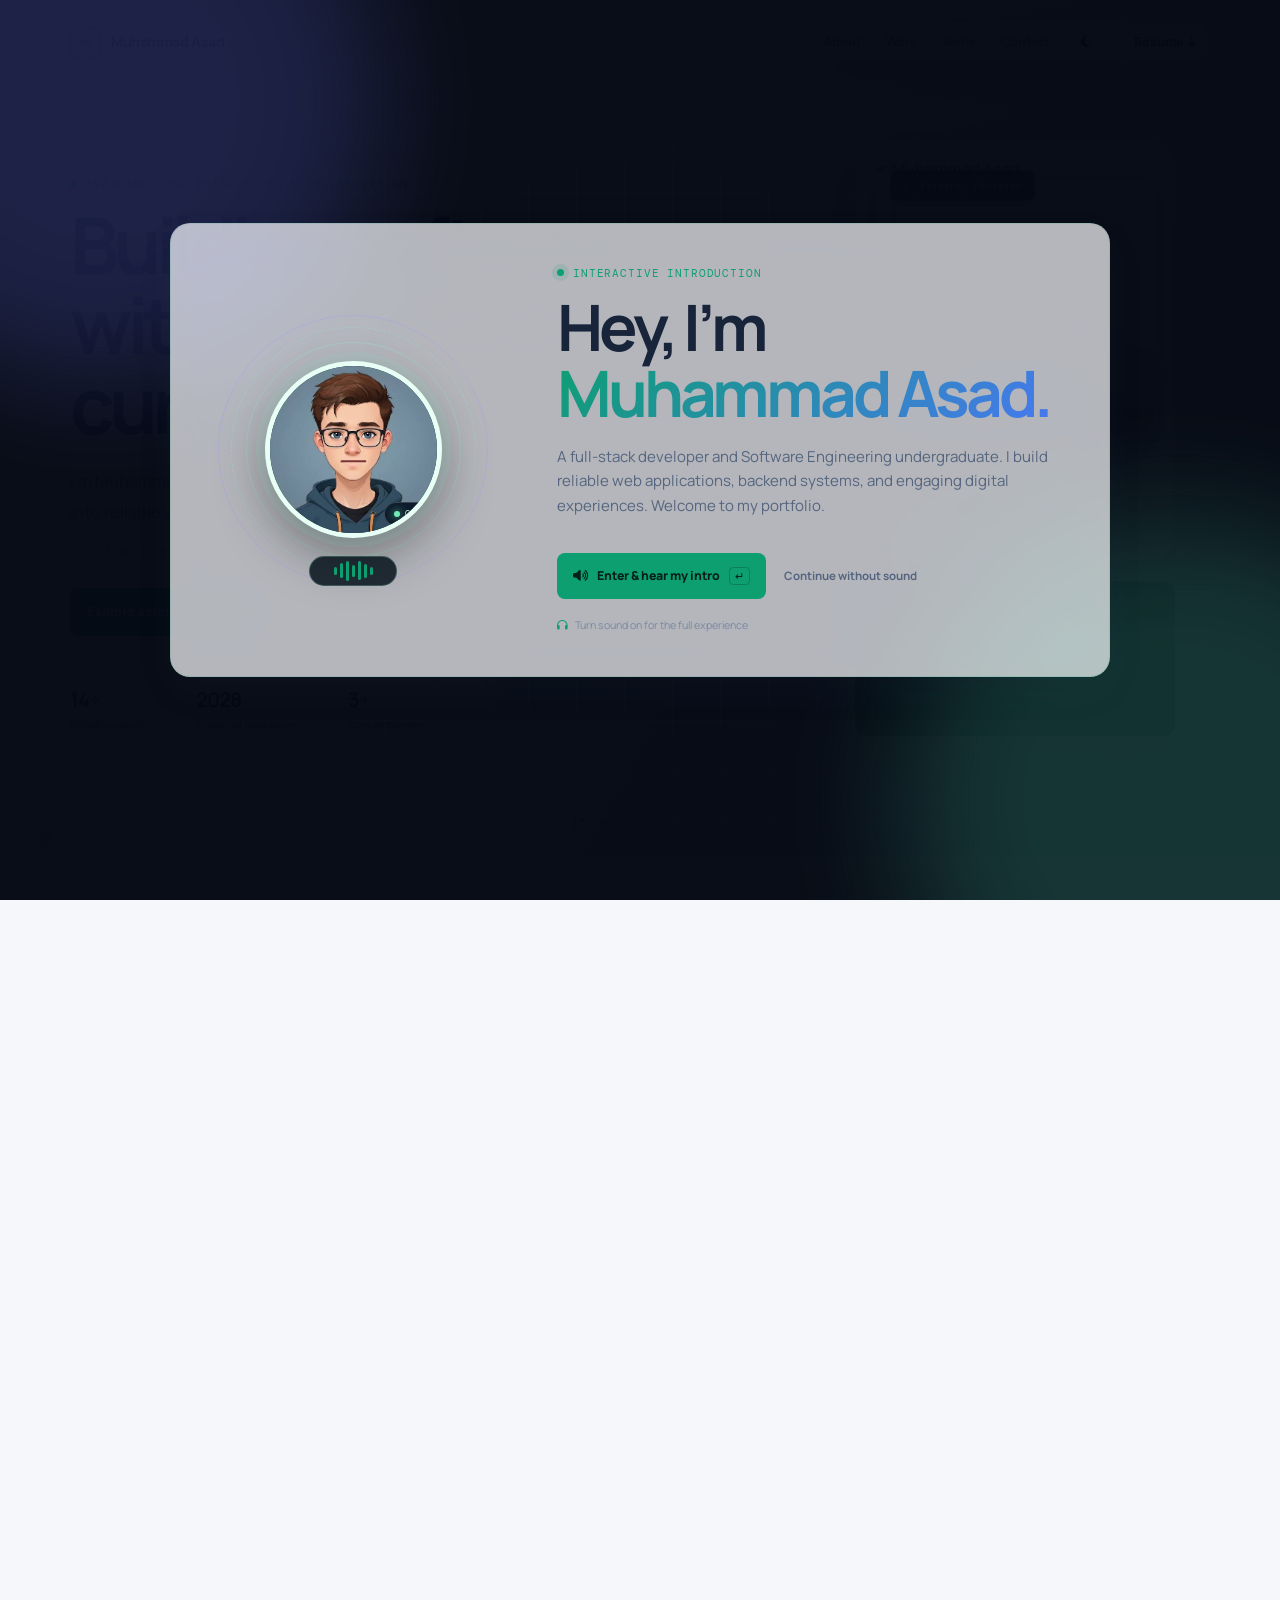
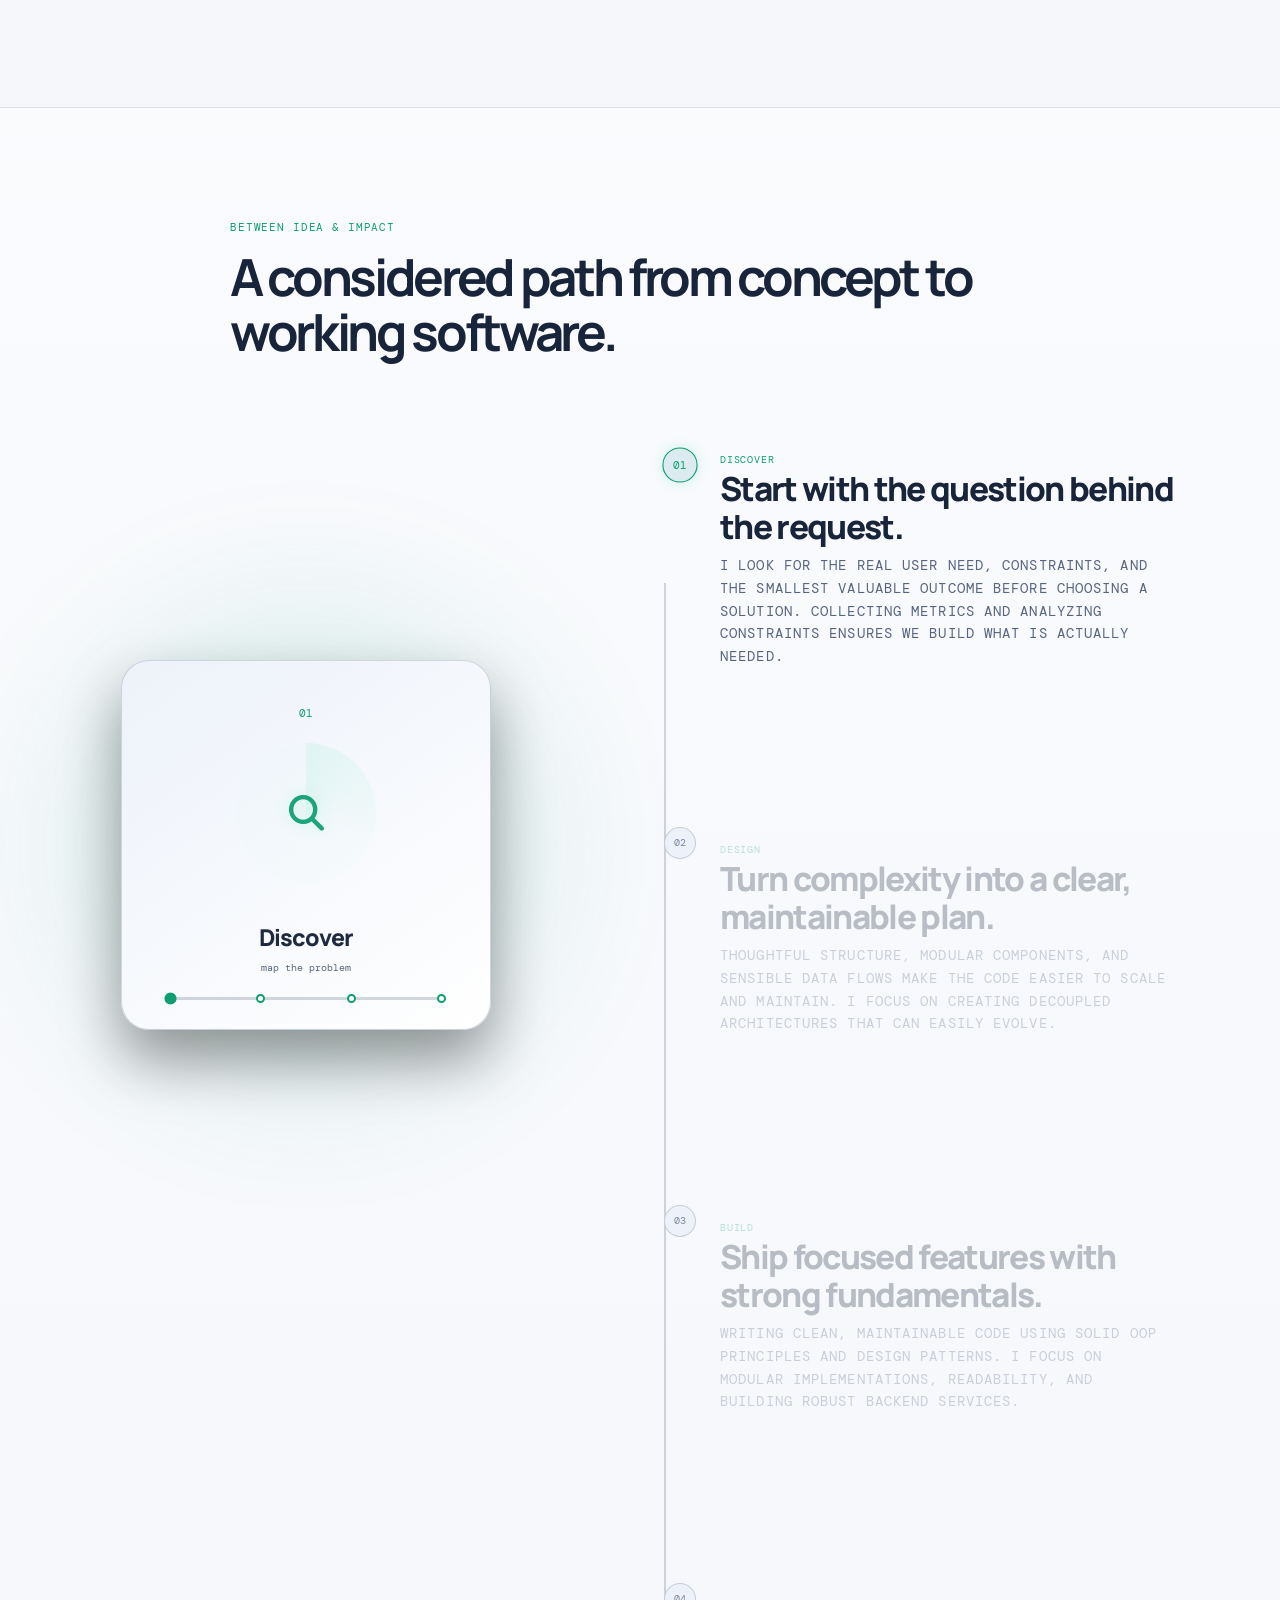
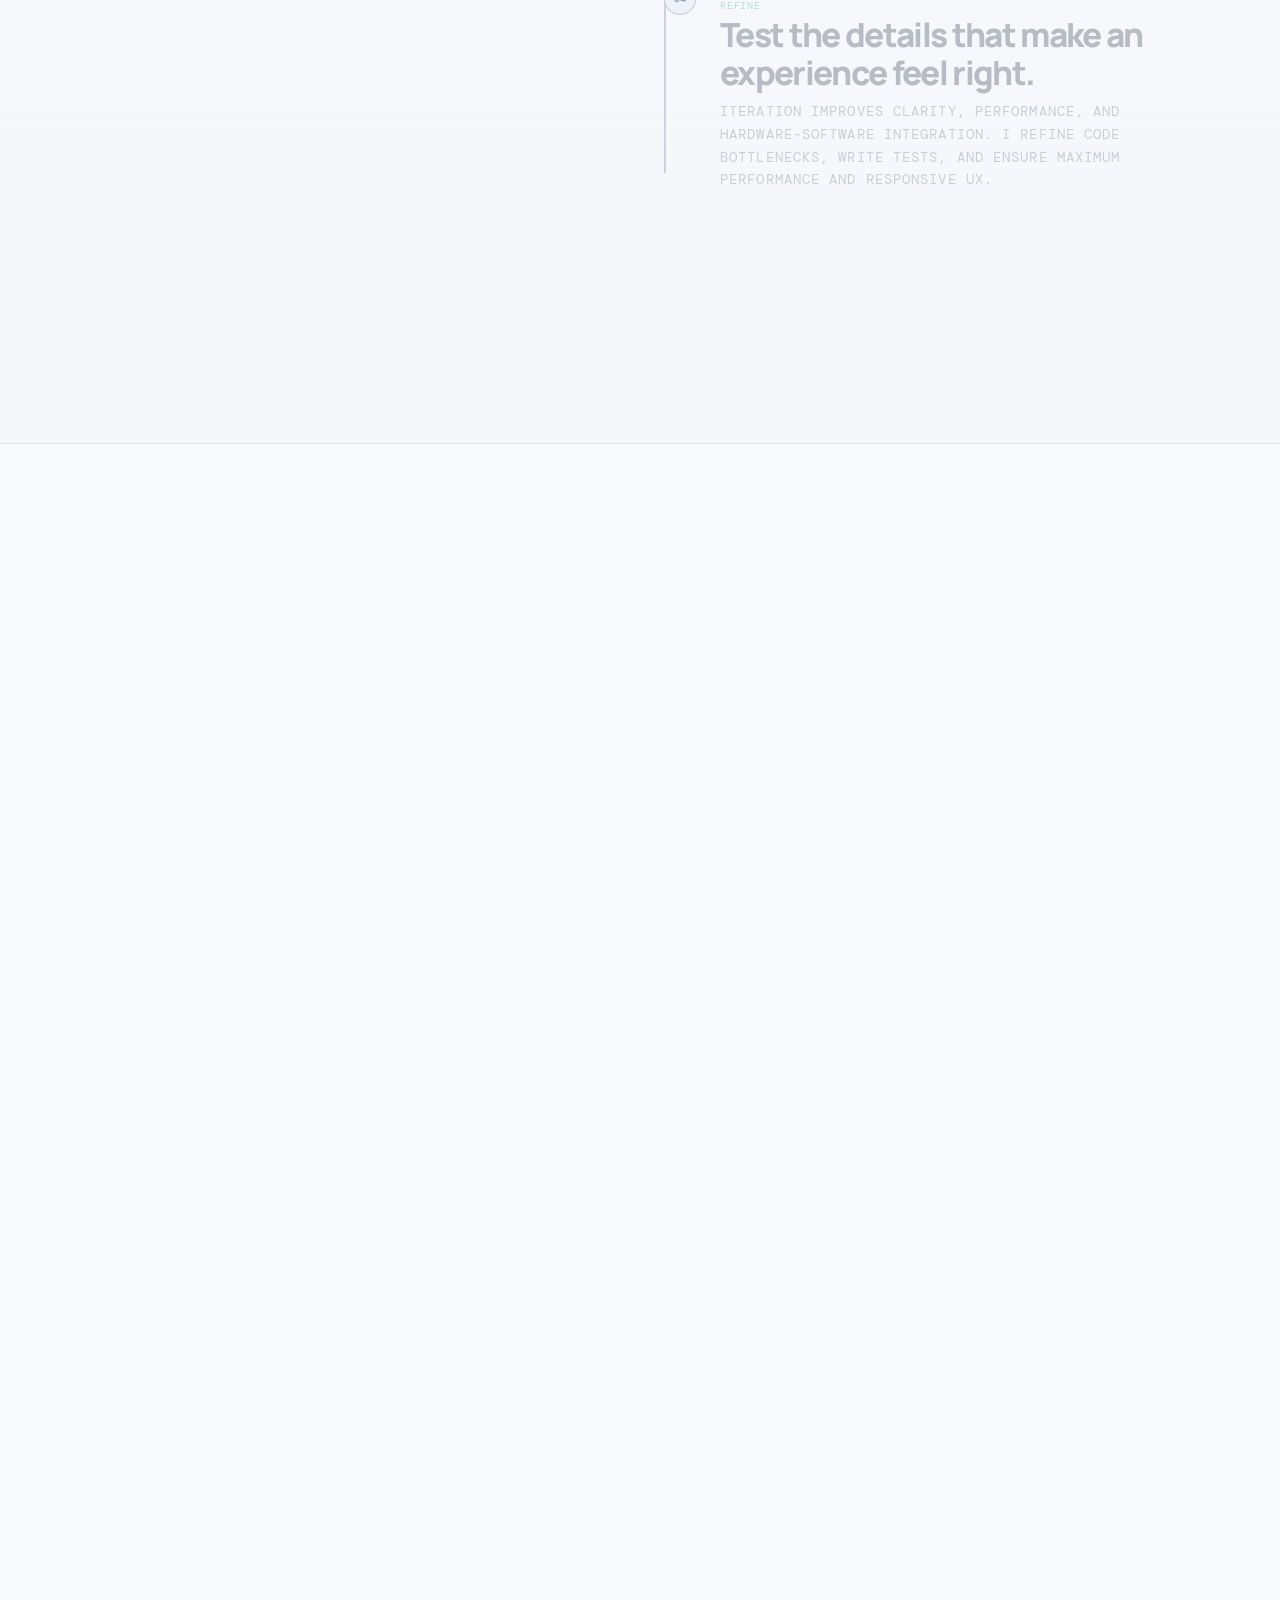
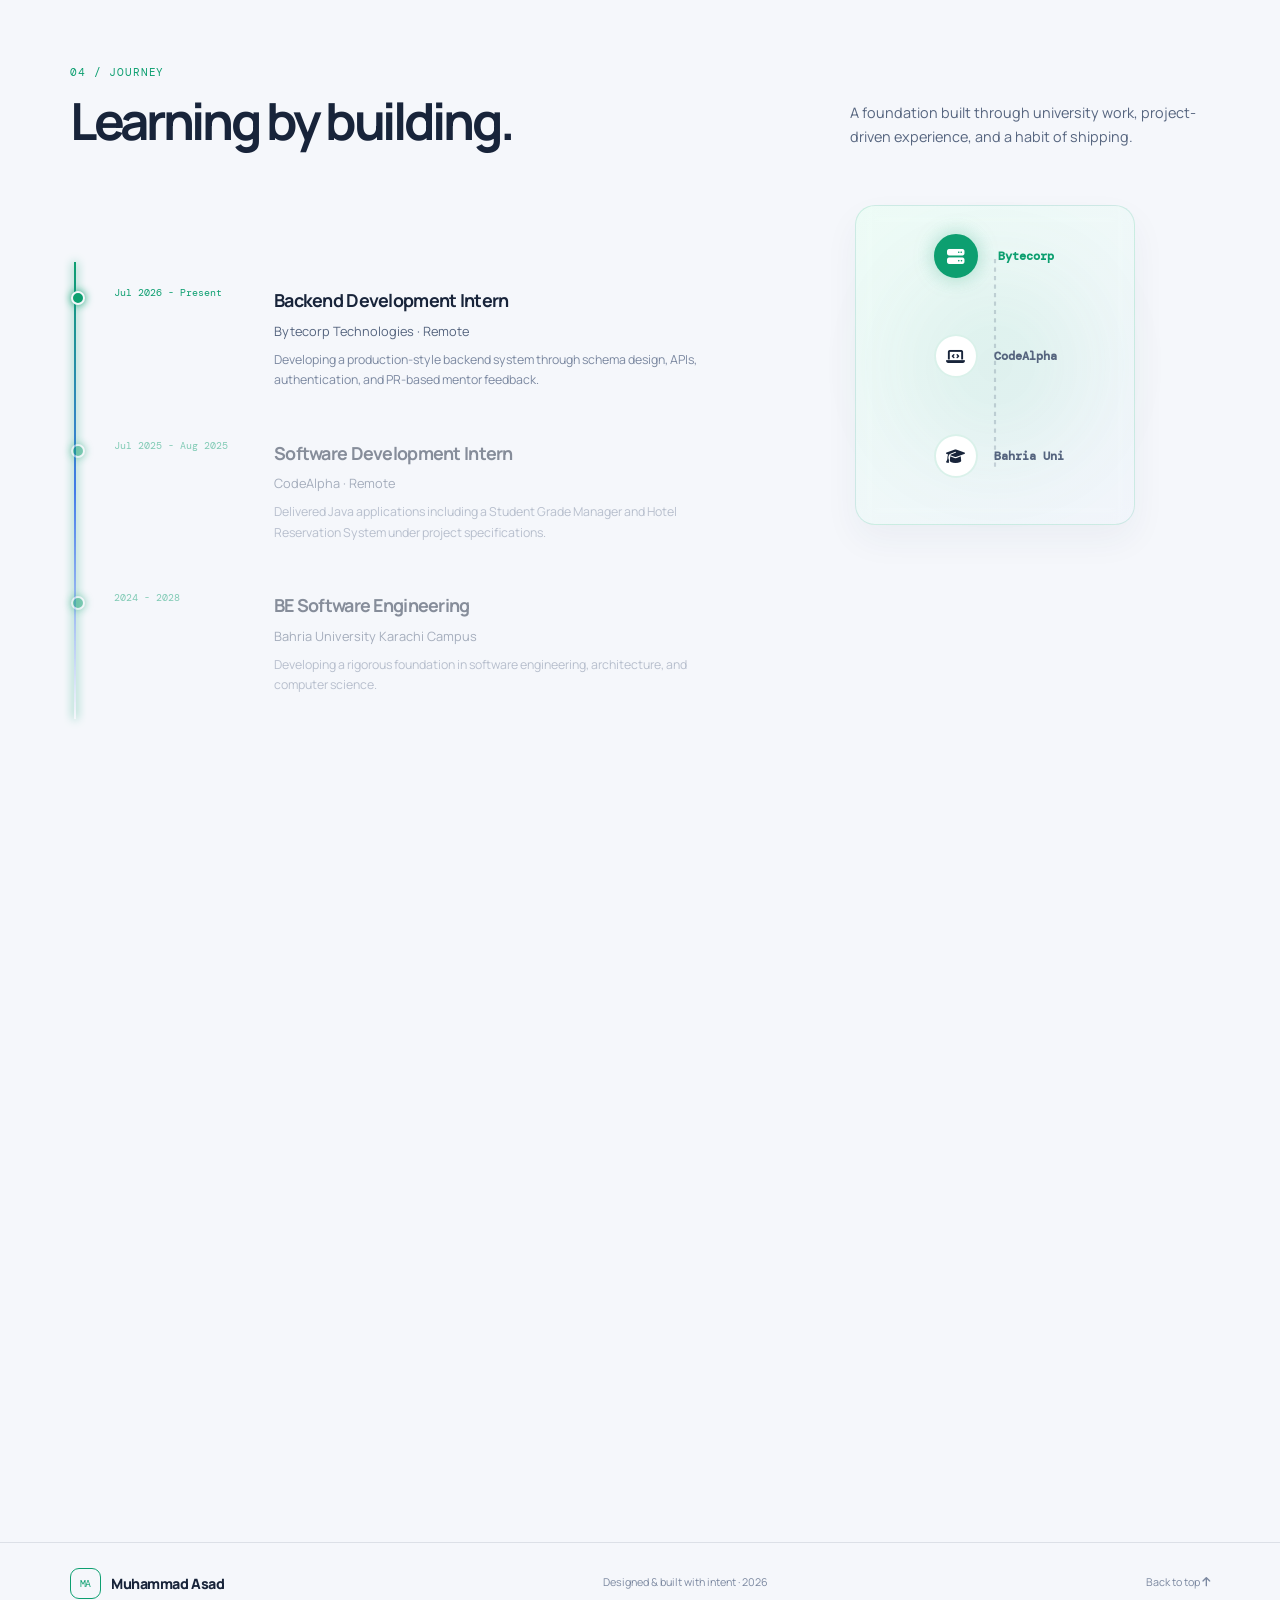
==== commit 87f8975f: "perf: optimize page loading speeds and smooth scroll lagging" ====
--- a/index.html
+++ b/index.html
@@ -11,21 +11,7 @@
   <link href="https://fonts.googleapis.com/css2?family=DM+Mono:wght@400;500&family=Manrope:wght@400;500;600;700;800&display=swap" rel="stylesheet">
   <link rel="stylesheet" href="https://cdnjs.cloudflare.com/ajax/libs/font-awesome/6.7.2/css/all.min.css" referrerpolicy="no-referrer">
   <link rel="stylesheet" href="style.css">
-  <!-- Tailwind CSS CDN -->
-  <script src="https://cdn.tailwindcss.com"></script>
-  <script>
-    tailwind.config = {
-      darkMode: 'class',
-      theme: {
-        extend: {
-          borderRadius: {
-            '2xl': '1rem',
-            '3xl': '1.5rem',
-          }
-        }
-      }
-    }
-  </script>
+
   <!-- Lenis & GSAP CDN -->
   <script src="https://unpkg.com/lenis@1.1.9/dist/lenis.min.js"></script>
   <script src="https://cdnjs.cloudflare.com/ajax/libs/gsap/3.12.5/gsap.min.js"></script>
@@ -50,7 +36,7 @@
     <div class="welcome-content">
       <div class="avatar-stage" id="avatar-stage">
         <span class="avatar-ring avatar-ring-one"></span><span class="avatar-ring avatar-ring-two"></span><span class="avatar-ring avatar-ring-three"></span>
-        <div class="avatar-image flex items-center justify-center bg-[#1e293b] overflow-hidden rounded-full border-[5px] border-[#e7fff5]">
+        <div class="avatar-image">
           <svg class="avatar-character-svg w-full h-full overflow-visible" id="welcome-avatar-svg" viewBox="0 0 200 200" fill="none" xmlns="http://www.w3.org/2000/svg">
             <defs>
               <filter id="patch-blur-welcome">
@@ -126,17 +112,17 @@
           </div>
         </div>
         <div class="hero-visual" data-reveal>
-          <div class="avatar-stage-wrapper relative w-full flex flex-col items-center justify-center p-3">
+          <div class="avatar-stage-wrapper">
             <!-- Glowing aura behind portrait -->
             <div class="avatar-aura-glow" aria-hidden="true"></div>
 
             <!-- Profile Portrait Frame (Tilts on mousemove) -->
-            <div class="portrait-frame relative w-full aspect-square max-w-[280px] rounded-2xl overflow-hidden border border-white/10 group flex items-center justify-center z-10" id="hero-portrait-frame" style="transform-origin: center center;">
+            <div class="portrait-frame" id="hero-portrait-frame" style="transform-origin: center center;">
               <!-- Glow overlay on hover -->
-              <div class="absolute inset-0 bg-gradient-to-tr from-emerald-500/10 via-blue-500/10 to-purple-500/10 opacity-0 group-hover:opacity-100 transition-opacity duration-500 z-10 pointer-events-none"></div>
+              <div class="portrait-glow"></div>
               
               <!-- Real photo of Muhammad Asad -->
-              <img src="profile.jpg" alt="Muhammad Asad" class="w-full h-full object-cover transition-transform duration-700 group-hover:scale-105" id="hero-profile-image">
+              <img src="profile.jpg" alt="Muhammad Asad" id="hero-profile-image">
               
               <!-- Corner accents -->
               <div class="portrait-corner corner-a"></div><div class="portrait-corner corner-b"></div>
@@ -151,12 +137,12 @@
             </div>
 
             <!-- Subtitles/Captions synced reveal overlay -->
-            <div class="avatar-captions-container mt-3">
+            <div class="avatar-captions-container">
               <p class="avatar-captions" id="avatar-captions">Hear my audio introduction...</p>
             </div>
 
             <!-- Controls bar -->
-            <div class="avatar-controls mt-2 flex items-center justify-center gap-3">
+            <div class="avatar-controls">
               <button class="avatar-btn avatar-btn-play" id="avatar-btn-play" type="button" aria-label="Play introduction">
                 <i class="fa-solid fa-volume-high"></i> Play Intro
               </button>
@@ -545,7 +531,7 @@
               </div>
               
               <div class="form-btn-wrapper">
-                <button type="submit" class="button button-primary w-full sm:w-auto" id="form-submit-btn">
+                <button type="submit" class="button button-primary" id="form-submit-btn">
                   <span>Send Message</span>
                   <i class="fa-solid fa-paper-plane" style="margin-left: 5px;"></i>
                 </button>
--- a/style.css
+++ b/style.css
@@ -18,7 +18,7 @@
 }.scroll-progress { position:fixed; z-index:99; inset:0 0 auto; height:3px; background:transparent; }.scroll-progress span { display:block; width:0; height:100%; background:linear-gradient(90deg,var(--accent),var(--blue)); box-shadow:0 0 12px var(--accent); }
 
 /* Welcome avatar */
-.welcome-intro { position:fixed; z-index:150; inset:0; display:grid; place-items:center; padding:24px; overflow:hidden; background:rgba(5,9,19,.98); transition:opacity .55s ease,visibility .55s; }.welcome-intro.exit { opacity:0; visibility:hidden; pointer-events:none; }.welcome-grid { position:absolute; inset:0; opacity:.32; background:linear-gradient(rgba(142,171,225,.08) 1px,transparent 1px),linear-gradient(90deg,rgba(142,171,225,.08) 1px,transparent 1px); background-size:48px 48px; mask-image:radial-gradient(circle at center,black,transparent 73%); }.welcome-orb { position:absolute; width:560px; height:560px; border-radius:50%; filter:blur(60px); opacity:.2; }.welcome-orb-a { left:-180px; top:-180px; background:#6e76ff; }.welcome-orb-b { right:-180px; bottom:-180px; background:#4cd5a8; }.welcome-content { position:relative; display:grid; grid-template-columns:280px minmax(330px,560px); gap:64px; align-items:center; width:min(940px,100%); padding:42px; border:1px solid rgba(197,215,244,.17); border-radius:28px; background:linear-gradient(135deg,rgba(24,37,63,.92),rgba(9,15,28,.83)); box-shadow:0 34px 100px rgba(0,0,0,.44); backdrop-filter:blur(22px); }.avatar-stage { position:relative; display:grid; place-items:center; width:260px; height:260px; margin:auto; animation:avatar-float 5s ease-in-out infinite; }.avatar-image { position:relative; z-index:3; width:177px; height:177px; overflow:hidden; border:5px solid #e7fff5; border-radius:50%; box-shadow:0 0 0 9px rgba(124,231,194,.1),0 20px 50px rgba(0,0,0,.36); }.avatar-image img { width:100%; height:100%; object-fit:cover; object-position:center top; }.avatar-status { position:absolute; right:-8px; bottom:7px; display:flex; align-items:center; gap:5px; padding:5px 9px; border:1px solid rgba(255,255,255,.18); border-radius:30px; background:#0d1b2b; color:#c6f8e1; font:.55rem "DM Mono",monospace; }.avatar-status i { width:6px; height:6px; border-radius:50%; background:#70ecb4; box-shadow:0 0 8px #70ecb4; }.avatar-ring { position:absolute; border:1px solid rgba(138,242,204,.3); border-radius:50%; }.avatar-ring-one { width:215px; height:215px; animation:ring-pulse 2.9s infinite; }.avatar-ring-two { width:245px; height:245px; border-style:dashed; animation:spin 18s linear infinite; }.avatar-ring-three { width:270px; height:270px; border-color:rgba(171,144,255,.3); animation:ring-pulse 2.9s 1.45s infinite; }.voice-wave { position:absolute; z-index:5; bottom:-6px; left:50%; display:flex; align-items:center; justify-content:center; gap:3px; width:88px; height:30px; border:1px solid rgba(166,255,218,.22); border-radius:20px; background:rgba(6,19,29,.85); transform:translateX(-50%); }.voice-wave b { width:3px; height:8px; border-radius:4px; background:var(--accent); animation:wave .9s ease-in-out infinite; }.voice-wave b:nth-child(2){height:15px;animation-delay:.1s}.voice-wave b:nth-child(3){height:20px;animation-delay:.2s}.voice-wave b:nth-child(4){height:12px;animation-delay:.3s}.voice-wave b:nth-child(5){height:19px;animation-delay:.4s}.voice-wave b:nth-child(6){height:14px;animation-delay:.5s}.voice-wave b:nth-child(7){height:8px;animation-delay:.6s}.avatar-stage.speaking .avatar-image { box-shadow:0 0 0 9px rgba(124,231,194,.18),0 0 55px rgba(124,231,194,.45); }.welcome-kicker,.eyebrow { display:flex; align-items:center; gap:9px; margin:0 0 14px; color:var(--accent); font:.67rem "DM Mono",monospace; letter-spacing:.08em; text-transform:uppercase; }.welcome-kicker span,.eyebrow span { width:7px; height:7px; border-radius:50%; background:currentColor; box-shadow:0 0 0 5px color-mix(in srgb,currentColor 12%,transparent); }.welcome-copy h2 { margin:0 0 18px; color:#fff; font-size:clamp(2.4rem,5.1vw,4rem); line-height:1.04; letter-spacing:-.065em; }.welcome-copy h2 em { color:var(--accent); font-style:normal; }.welcome-text { min-height:82px; margin:0; color:#b6c3d8; font-size:.94rem; }.welcome-text:not(.complete)::after { content:"|"; margin-left:2px; color:var(--accent); animation:blink .8s steps(1) infinite; }.welcome-actions { display:flex; flex-wrap:wrap; align-items:center; gap:18px; margin-top:26px; }.welcome-enter { display:inline-flex; align-items:center; gap:9px; border:0; border-radius:8px; padding:13px 16px; cursor:pointer; background:var(--accent); color:#062018; font-size:.77rem; font-weight:800; transition:transform .2s,box-shadow .2s; }.welcome-enter:hover { transform:translateY(-3px); box-shadow:0 13px 26px rgba(124,231,194,.23); }.key-hint { padding:1px 5px; border:1px solid rgba(6,32,24,.24); border-radius:4px; font: .67rem "DM Mono",monospace; }.welcome-skip { border:0; padding:8px 0; cursor:pointer; background:none; color:#aab8cf; font-size:.72rem; font-weight:700; }.welcome-note { margin:18px 0 0; color:#71829d; font-size:.66rem; }.welcome-note i { color:var(--accent); margin-right:5px; }
+.welcome-intro { position:fixed; z-index:150; inset:0; display:grid; place-items:center; padding:24px; overflow:hidden; background:rgba(5,9,19,.98); transition:opacity .55s ease,visibility .55s; }.welcome-intro.exit { opacity:0; visibility:hidden; pointer-events:none; }.welcome-grid { position:absolute; inset:0; opacity:.32; background:linear-gradient(rgba(142,171,225,.08) 1px,transparent 1px),linear-gradient(90deg,rgba(142,171,225,.08) 1px,transparent 1px); background-size:48px 48px; mask-image:radial-gradient(circle at center,black,transparent 73%); }.welcome-orb { position:absolute; width:560px; height:560px; border-radius:50%; filter:blur(60px); opacity:.2; }.welcome-orb-a { left:-180px; top:-180px; background:#6e76ff; }.welcome-orb-b { right:-180px; bottom:-180px; background:#4cd5a8; }.welcome-content { position:relative; display:grid; grid-template-columns:280px minmax(330px,560px); gap:64px; align-items:center; width:min(940px,100%); padding:42px; border:1px solid rgba(197,215,244,.17); border-radius:28px; background:linear-gradient(135deg,rgba(24,37,63,.92),rgba(9,15,28,.83)); box-shadow:0 34px 100px rgba(0,0,0,.44); backdrop-filter:blur(22px); }.avatar-stage { position:relative; display:grid; place-items:center; width:260px; height:260px; margin:auto; animation:avatar-float 5s ease-in-out infinite; }.avatar-image { position:relative; z-index:3; width:177px; height:177px; overflow:hidden; border:5px solid #e7fff5; border-radius:50%; box-shadow:0 0 0 9px rgba(124,231,194,.1),0 20px 50px rgba(0,0,0,.36); display:flex; align-items:center; justify-content:center; background:#1e293b; }.avatar-image img { width:100%; height:100%; object-fit:cover; object-position:center top; }.avatar-status { position:absolute; right:-8px; bottom:7px; display:flex; align-items:center; gap:5px; padding:5px 9px; border:1px solid rgba(255,255,255,.18); border-radius:30px; background:#0d1b2b; color:#c6f8e1; font:.55rem "DM Mono",monospace; }.avatar-status i { width:6px; height:6px; border-radius:50%; background:#70ecb4; box-shadow:0 0 8px #70ecb4; }.avatar-ring { position:absolute; border:1px solid rgba(138,242,204,.3); border-radius:50%; }.avatar-ring-one { width:215px; height:215px; animation:ring-pulse 2.9s infinite; }.avatar-ring-two { width:245px; height:245px; border-style:dashed; animation:spin 18s linear infinite; }.avatar-ring-three { width:270px; height:270px; border-color:rgba(171,144,255,.3); animation:ring-pulse 2.9s 1.45s infinite; }.voice-wave { position:absolute; z-index:5; bottom:-6px; left:50%; display:flex; align-items:center; justify-content:center; gap:3px; width:88px; height:30px; border:1px solid rgba(166,255,218,.22); border-radius:20px; background:rgba(6,19,29,.85); transform:translateX(-50%); }.voice-wave b { width:3px; height:8px; border-radius:4px; background:var(--accent); animation:wave .9s ease-in-out infinite; }.voice-wave b:nth-child(2){height:15px;animation-delay:.1s}.voice-wave b:nth-child(3){height:20px;animation-delay:.2s}.voice-wave b:nth-child(4){height:12px;animation-delay:.3s}.voice-wave b:nth-child(5){height:19px;animation-delay:.4s}.voice-wave b:nth-child(6){height:14px;animation-delay:.5s}.voice-wave b:nth-child(7){height:8px;animation-delay:.6s}.avatar-stage.speaking .avatar-image { box-shadow:0 0 0 9px rgba(124,231,194,.18),0 0 55px rgba(124,231,194,.45); }.welcome-kicker,.eyebrow { display:flex; align-items:center; gap:9px; margin:0 0 14px; color:var(--accent); font:.67rem "DM Mono",monospace; letter-spacing:.08em; text-transform:uppercase; }.welcome-kicker span,.eyebrow span { width:7px; height:7px; border-radius:50%; background:currentColor; box-shadow:0 0 0 5px color-mix(in srgb,currentColor 12%,transparent); }.welcome-copy h2 { margin:0 0 18px; color:#fff; font-size:clamp(2.4rem,5.1vw,4rem); line-height:1.04; letter-spacing:-.065em; }.welcome-copy h2 em { color:var(--accent); font-style:normal; }.welcome-text { min-height:82px; margin:0; color:#b6c3d8; font-size:.94rem; }.welcome-text:not(.complete)::after { content:"|"; margin-left:2px; color:var(--accent); animation:blink .8s steps(1) infinite; }.welcome-actions { display:flex; flex-wrap:wrap; align-items:center; gap:18px; margin-top:26px; }.welcome-enter { display:inline-flex; align-items:center; gap:9px; border:0; border-radius:8px; padding:13px 16px; cursor:pointer; background:var(--accent); color:#062018; font-size:.77rem; font-weight:800; transition:transform .2s,box-shadow .2s; }.welcome-enter:hover { transform:translateY(-3px); box-shadow:0 13px 26px rgba(124,231,194,.23); }.key-hint { padding:1px 5px; border:1px solid rgba(6,32,24,.24); border-radius:4px; font: .67rem "DM Mono",monospace; }.welcome-skip { border:0; padding:8px 0; cursor:pointer; background:none; color:#aab8cf; font-size:.72rem; font-weight:700; }.welcome-note { margin:18px 0 0; color:#71829d; font-size:.66rem; }.welcome-note i { color:var(--accent); margin-right:5px; }
 
 /* Navigation and hero */
 .site-header { position:absolute; z-index:30; top:0; left:0; right:0; transition:background .3s,border .3s,box-shadow .3s; }.site-header.scrolled { position:fixed; border-bottom:1px solid var(--line); background:color-mix(in srgb,var(--bg) 87%,transparent); box-shadow:0 8px 30px rgba(0,0,0,.12); backdrop-filter:blur(16px); }.nav { display:flex; align-items:center; justify-content:space-between; height:84px; }.brand { display:inline-flex; align-items:center; gap:10px; font-size:.89rem; font-weight:800; letter-spacing:-.03em; }.brand-mark { display:grid; place-items:center; width:31px; height:31px; border:1px solid var(--accent); border-radius:9px; color:var(--accent); font:.61rem "DM Mono",monospace; }.nav-menu { display:flex; align-items:center; gap:25px; color:var(--muted); font-size:.78rem; font-weight:700; }.nav-menu > a:not(.nav-resume) { position:relative; padding:6px 0; }.nav-menu > a:not(.nav-resume)::after { content:""; position:absolute; right:0; bottom:0; left:0; height:1px; background:var(--accent); transform:scaleX(0); transform-origin:right; transition:transform .25s; }.nav-menu > a:hover,.nav-menu > a.is-active { color:var(--text); }.nav-menu > a:hover::after,.nav-menu > a.is-active::after { transform:scaleX(1); transform-origin:left; }.nav-resume { border:1px solid var(--line-strong); border-radius:7px; padding:8px 12px; color:var(--text); }.nav-resume:hover { border-color:var(--accent); color:var(--accent); }.theme-toggle { border:0; padding:6px; cursor:pointer; background:none; color:var(--text); }.nav-toggle { display:none; border:1px solid var(--line); border-radius:7px; width:40px; height:39px; background:var(--panel); }.nav-toggle span { display:block; width:16px; height:1.5px; margin:5px auto; background:var(--text); }
@@ -785,7 +785,7 @@
 
 [data-reveal] { opacity:0; transform:translateY(20px); transition:opacity .65s ease,transform .65s cubic-bezier(.22,.8,.23,1); }[data-reveal].revealed { opacity:1; transform:none; }@keyframes avatar-float { 50% { transform:translateY(-9px); } }@keyframes ring-pulse { 50% { transform:scale(1.04); opacity:.35; } }@keyframes spin { to { transform:rotate(360deg); } }@keyframes wave { 50% { transform:scaleY(.35); } }@keyframes blink { 50% { opacity:0; } }@keyframes scroll-dot { 70% { transform:translateY(8px); opacity:0; } }
 @media (max-width:900px) { .hero-grid { gap:40px; }.hero-visual { width:330px; }.section { padding:95px 0; }.split-grid { gap:48px; }.projects-grid { grid-template-columns:repeat(2,1fr); }.project-featured { grid-column:span 2; grid-row:auto; }.skills-layout { grid-template-columns:1fr; }.story-layout { grid-template-columns:.9fr 1.1fr; gap:35px; } }
-@media (max-width:700px) { :root { --container:min(100% - 36px,600px); }.welcome-content { grid-template-columns:1fr; gap:28px; padding:32px 24px; text-align:center; }.avatar-stage { width:205px; height:205px; }.avatar-image { width:140px; height:140px; }.avatar-ring-one { width:175px; height:175px; }.avatar-ring-two { width:195px; height:195px; }.avatar-ring-three { width:210px; height:210px; }.welcome-kicker,.welcome-actions { justify-content:center; }.welcome-text { min-height:94px; }.nav { height:73px; }.nav-toggle { position:relative; z-index:2; display:block; cursor:pointer; }.nav-menu { position:absolute; top:13px; right:18px; left:18px; display:flex; flex-direction:column; align-items:flex-start; gap:3px; padding:62px 20px 19px; border:1px solid var(--line-strong); border-radius:13px; background:color-mix(in srgb,var(--panel) 96%,transparent); box-shadow:var(--shadow); opacity:0; visibility:hidden; transform:translateY(-9px); transition:.25s; backdrop-filter:blur(15px); }.nav-menu.open { opacity:1; visibility:visible; transform:none; }.nav-menu > a { width:100%; padding:8px 0!important; }.nav-menu .theme-toggle { position:absolute; right:60px; top:13px; }.hero { min-height:auto; padding:128px 0 75px; }.hero-grid,.split-grid,.section-heading { display:grid; grid-template-columns:1fr; gap:21px; }.hero-copy h1 { font-size:clamp(3rem,13vw,4.1rem); }.hero-visual { width:min(335px,90%); margin:20px auto 0; justify-self:center; }.hero-proof div { padding:0 15px; }.hero-proof small { font-size:.58rem; }.scroll-cue { display:none; }.about-body { padding:0; }.story-section { padding:86px 0 50px; }.story-layout { grid-template-columns:1fr; gap:0; }.story-sticky { top:73px; height:310px; }.story-visual { width:230px; }.story-steps { padding:0; }.story-step { min-height:47vh; }.story-step > div { padding:20px 0 20px 20px; }.section-heading > p { margin:0; }.filter-bar { flex-wrap:nowrap; overflow:auto; margin-top:34px; padding-bottom:4px; }.filter { white-space:nowrap; }.projects-grid { grid-template-columns:1fr; gap:17px; }.project-featured { grid-column:auto; }.project-content,.project-featured .project-content { padding:19px; }.skills-heading > p { margin:0; }.timeline { margin-top:38px; }.timeline article { grid-template-columns:1fr; gap:7px; }.contact-section { padding-bottom:77px; }.contact-card { padding:52px 24px; }.footer-inner { align-items:flex-start; flex-direction:column; gap:11px; } }
+@media (max-width:850px) { :root { --container:min(100% - 36px,600px); }.welcome-content { grid-template-columns:1fr; gap:28px; padding:32px 24px; text-align:center; }.avatar-stage { width:205px; height:205px; }.avatar-image { width:140px; height:140px; }.avatar-ring-one { width:175px; height:175px; }.avatar-ring-two { width:195px; height:195px; }.avatar-ring-three { width:210px; height:210px; }.welcome-kicker,.welcome-actions { justify-content:center; }.welcome-text { min-height:94px; }.nav { height:73px; }.nav-toggle { position:relative; z-index:2; display:block; cursor:pointer; }.nav-menu { position:absolute; top:13px; right:18px; left:18px; display:flex; flex-direction:column; align-items:flex-start; gap:3px; padding:62px 20px 19px; border:1px solid var(--line-strong); border-radius:13px; background:color-mix(in srgb,var(--panel) 96%,transparent); box-shadow:var(--shadow); opacity:0; visibility:hidden; transform:translateY(-9px); transition:.25s; backdrop-filter:blur(15px); }.nav-menu.open { opacity:1; visibility:visible; transform:none; }.nav-menu > a { width:100%; padding:8px 0!important; }.nav-menu .theme-toggle { position:absolute; right:60px; top:13px; }.hero { min-height:auto; padding:128px 0 75px; }.hero-grid,.split-grid,.section-heading { display:grid; grid-template-columns:1fr; gap:21px; }.hero-copy h1 { font-size:clamp(3rem,13vw,4.1rem); }.hero-visual { width:min(335px,90%); margin:20px auto 0; justify-self:center; }.hero-proof div { padding:0 15px; }.hero-proof small { font-size:.58rem; }.scroll-cue { display:none; }.about-body { padding:0; }.story-section { padding:86px 0 50px; }.story-layout { grid-template-columns:1fr; gap:0; }.story-sticky { top:73px; height:310px; }.story-visual { width:230px; }.story-steps { padding:0; }.story-step { min-height:47vh; }.story-step > div { padding:20px 0 20px 20px; }.section-heading > p { margin:0; }.filter-bar { flex-wrap:nowrap; overflow:auto; margin-top:34px; padding-bottom:4px; }.filter { white-space:nowrap; }.projects-grid { grid-template-columns:1fr; gap:17px; }.project-featured { grid-column:auto; }.project-content,.project-featured .project-content { padding:19px; }.skills-heading > p { margin:0; }.timeline { margin-top:38px; }.timeline article { grid-template-columns:1fr; gap:7px; }.contact-section { padding-bottom:77px; }.contact-card { padding:52px 24px; }.footer-inner { align-items:flex-start; flex-direction:column; gap:11px; } }
 @media (max-width:390px) { .hero-proof div { padding:0 10px; }.hero-proof strong { font-size:1.1rem; }.button { width:100%; }.contact-actions { display:grid; }.story-step { grid-template-columns:30px 1fr; gap:10px; }.story-step h3 { font-size:1.58rem; } }
 @media (prefers-reduced-motion:reduce) { *,*::before,*::after { scroll-behavior:auto!important; animation-duration:.01ms!important; animation-iteration-count:1!important; transition-duration:.01ms!important; } [data-reveal] { opacity:1; transform:none; } }
 
@@ -2219,6 +2219,177 @@
   }
 }
 
-
-
-
+/* --- EXTRA MOBILE RESPONSIVENESS OVERRIDES --- */
+
+/* Brand text auto-hide on very small screens */
+@media (max-width: 420px) {
+  .brand span:not(.brand-mark) {
+    display: none !important;
+  }
+}
+
+/* Horizontal scrolling for interactive code tabs */
+.code-tabs {
+  display: flex;
+  gap: 4px;
+  overflow-x: auto !important;
+  scrollbar-width: none; /* Firefox */
+  -ms-overflow-style: none; /* IE/Edge */
+  -webkit-overflow-scrolling: touch;
+}
+.code-tabs::-webkit-scrollbar {
+  display: none !important; /* Webkit (Chrome/Safari) */
+}
+
+/* Capability grid stacking on tablets/mobile */
+@media (max-width: 768px) {
+  .capability-grid {
+    grid-template-columns: 1fr !important;
+    gap: 16px !important;
+    margin-top: 40px !important;
+  }
+  .capability-grid article {
+    min-height: auto !important;
+    padding: 24px 20px !important;
+  }
+  .capability-grid h3 {
+    margin: 20px 0 10px !important;
+  }
+}
+
+/* Facts (Hero Proof) grid under 480px */
+@media (max-width: 480px) {
+  .hero-proof {
+    display: grid !important;
+    grid-template-columns: repeat(3, 1fr) !important;
+    width: 100% !important;
+    text-align: center !important;
+  }
+  .hero-proof div {
+    padding: 0 5px !important;
+    border-left: 1px solid var(--line) !important;
+  }
+  .hero-proof div:first-child {
+    border-left: none !important;
+    padding-left: 0 !important;
+  }
+  .hero-proof strong {
+    font-size: 1.05rem !important;
+  }
+  .hero-proof small {
+    font-size: 0.55rem !important;
+  }
+}
+
+/* Our Approach Sticky Showcase Card scaling on mobile */
+@media (max-width: 480px) {
+  .story-sticky {
+    height: 250px !important;
+  }
+  .story-visual {
+    width: 190px !important;
+    border-radius: 16px !important;
+  }
+  .story-panel {
+    inset: 15px 10px 25px !important;
+  }
+  .story-panel strong {
+    font-size: 1.1rem !important;
+    margin-top: 10px !important;
+  }
+  .story-panel small {
+    font-size: 0.6rem !important;
+  }
+  .step-graphic {
+    transform: scale(0.8) !important;
+  }
+}
+
+/* Form and skill group paddings under 480px */
+@media (max-width: 480px) {
+  .contact-card {
+    padding: 40px 16px !important;
+  }
+  .skill-group {
+    padding: 20px 16px !important;
+  }
+}
+
+/* --- SEMANTIC STYLES REPLACING TAILWIND --- */
+.avatar-stage-wrapper {
+  position: relative;
+  width: 100%;
+  display: flex;
+  flex-direction: column;
+  align-items: center;
+  justify-content: center;
+  padding: 12px;
+}
+
+.portrait-frame {
+  width: 100% !important;
+  aspect-ratio: 1 / 1 !important;
+  max-width: 280px !important;
+  border-radius: 16px !important; /* 2xl border radius */
+  border: 1px solid rgba(255, 255, 255, 0.1) !important;
+  display: flex !important;
+  align-items: center !important;
+  justify-content: center !important;
+  z-index: 10 !important;
+}
+
+.portrait-glow {
+  position: absolute;
+  inset: 0;
+  background: linear-gradient(to top right, rgba(16, 185, 129, 0.1), rgba(59, 130, 246, 0.1), rgba(139, 92, 246, 0.1)) !important;
+  opacity: 0 !important;
+  transition: opacity 0.5s ease !important;
+  z-index: 10 !important;
+  pointer-events: none !important;
+}
+
+.portrait-frame:hover .portrait-glow {
+  opacity: 1 !important;
+}
+
+.portrait-frame img {
+  width: 100% !important;
+  height: 100% !important;
+  object-fit: cover !important;
+  transition: transform 0.7s ease !important;
+  aspect-ratio: 1 / 1 !important;
+}
+
+.portrait-frame:hover img {
+  transform: scale(1.05) !important;
+}
+
+.avatar-captions-container {
+  margin-top: 12px;
+}
+
+.avatar-controls {
+  margin-top: 8px;
+  display: flex;
+  align-items: center;
+  justify-content: center;
+  gap: 12px;
+}
+
+/* Global utility class for hide states */
+.hidden {
+  display: none !important;
+}
+
+/* Responsive submit button */
+@media (max-width: 640px) {
+  .contact-form button[type="submit"] {
+    width: 100%;
+  }
+}
+
+
+
+
+
+
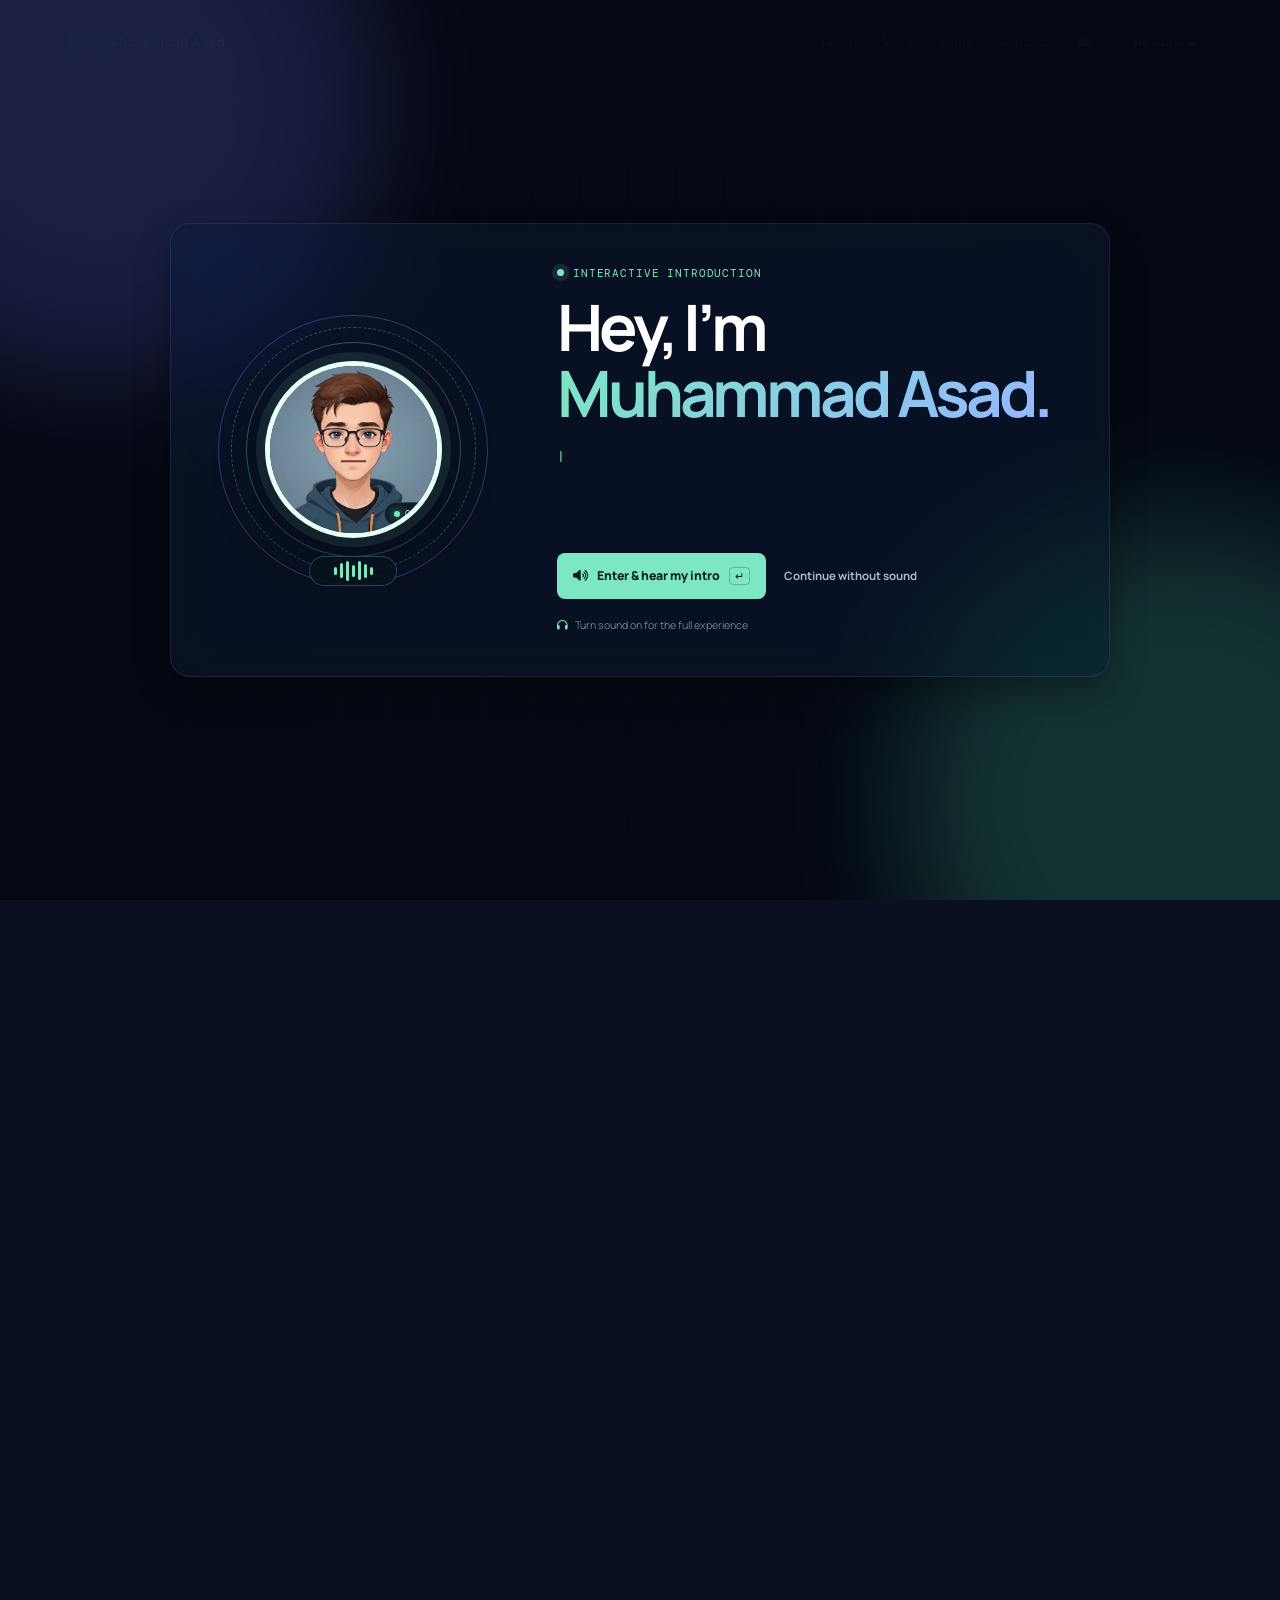
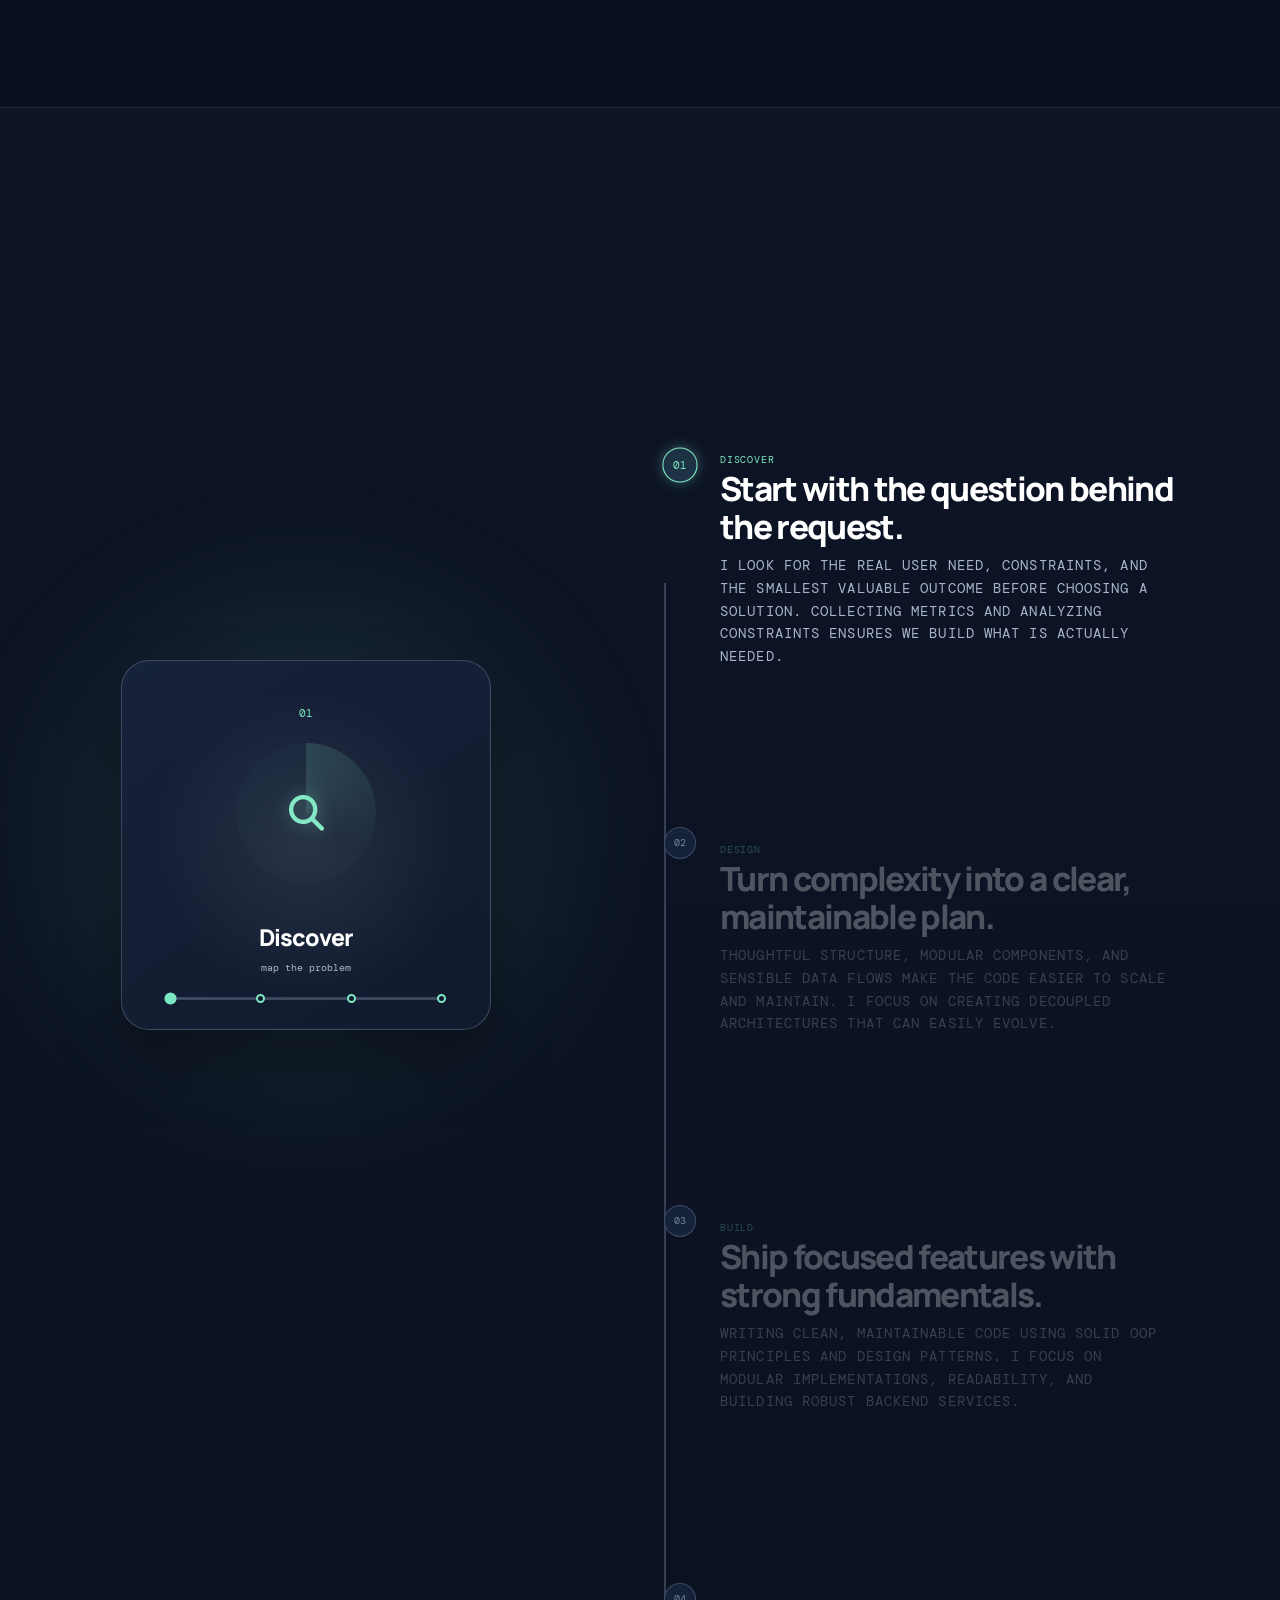
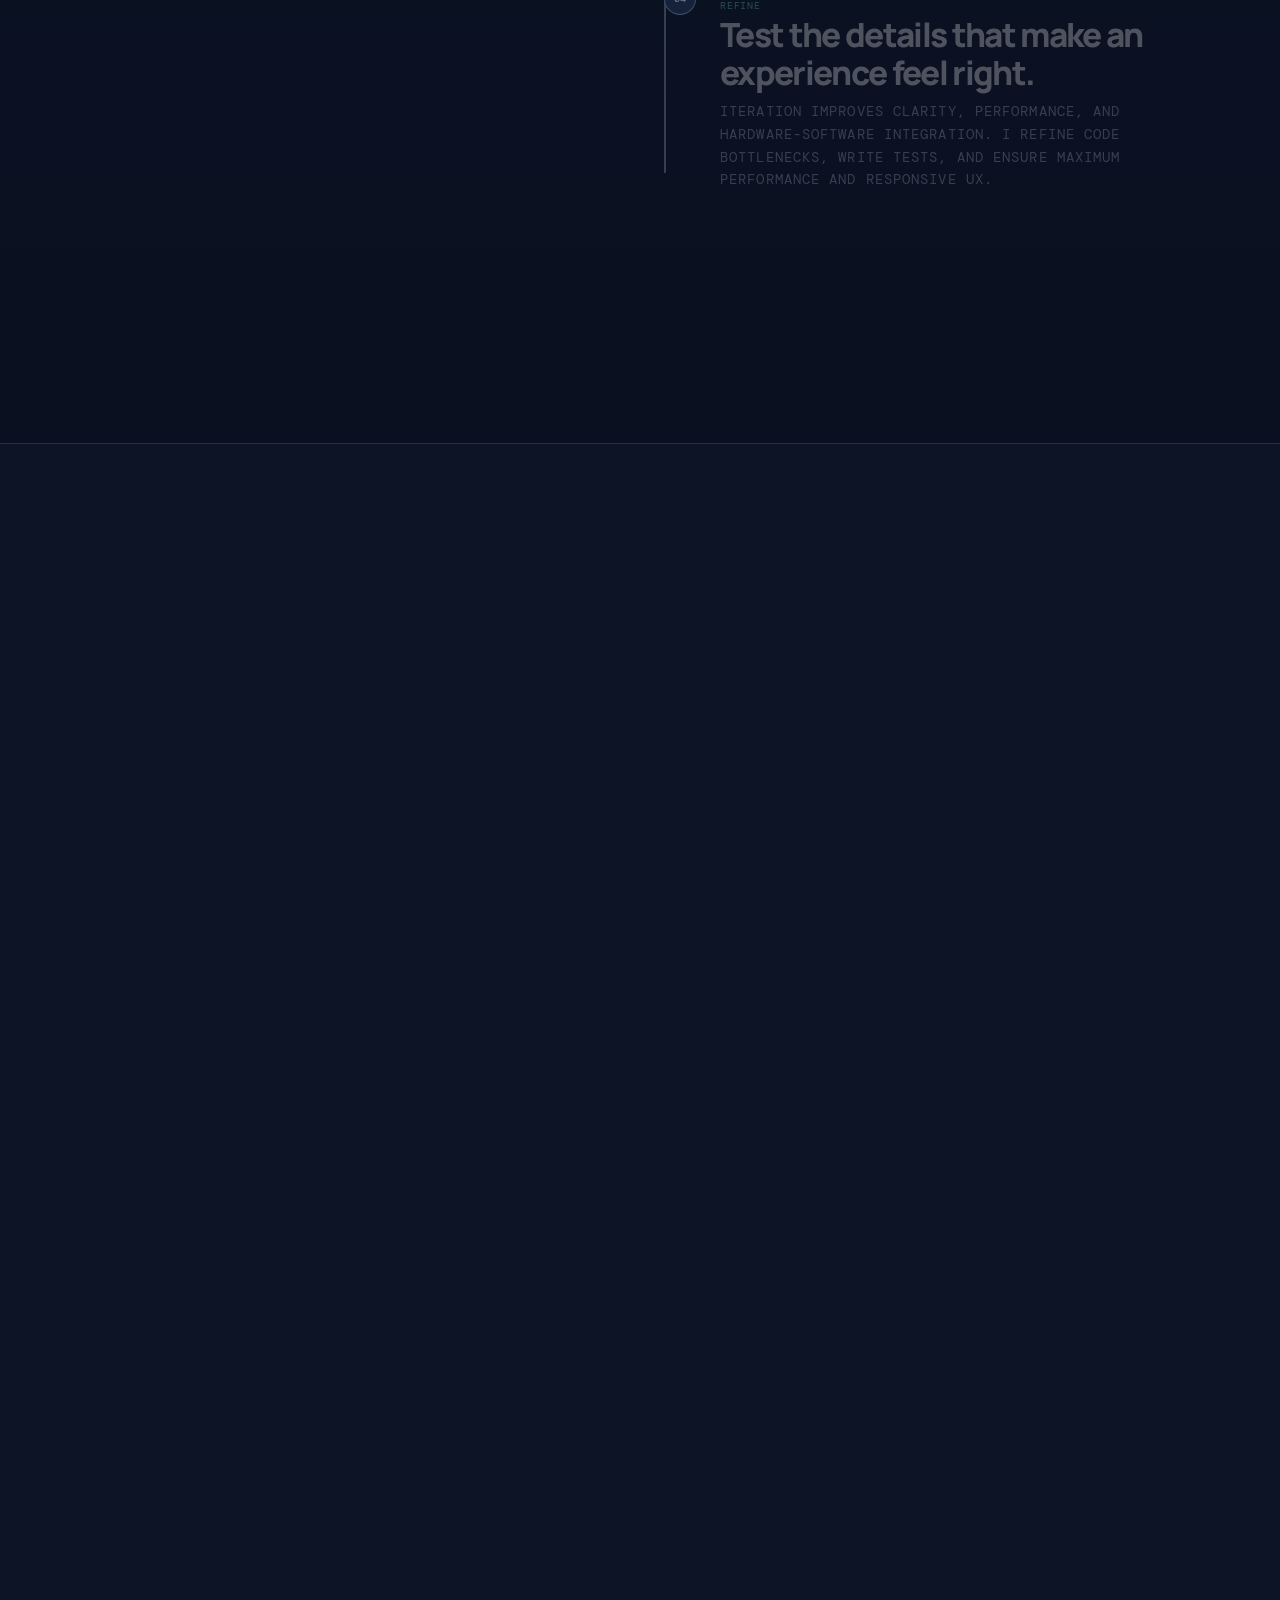
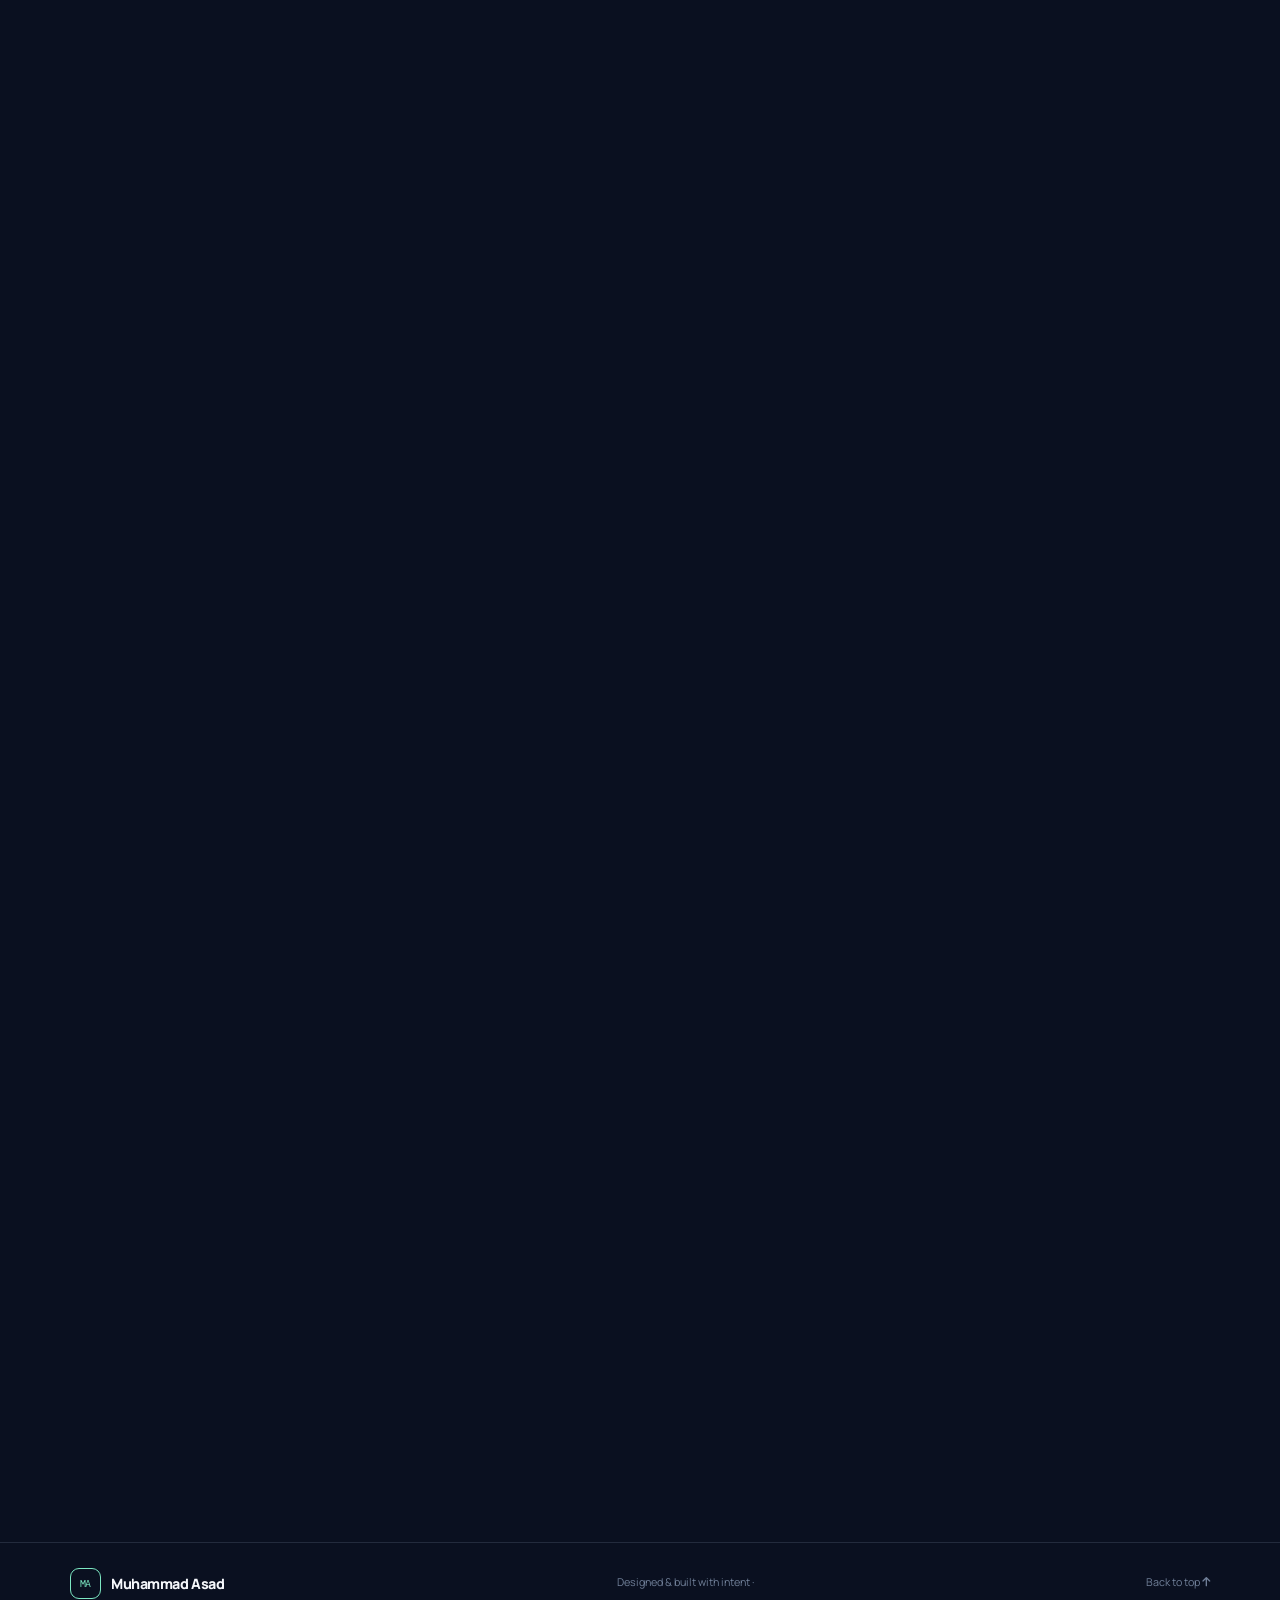
==== commit 6e1a09be: "perf: defer scripts and add inline fast-click handlers for welcome screen to fix mobile input lag an" ====
--- a/index.html
+++ b/index.html
@@ -13,9 +13,10 @@
   <link rel="stylesheet" href="style.css">
 
   <!-- Lenis & GSAP CDN -->
-  <script src="https://unpkg.com/lenis@1.1.9/dist/lenis.min.js"></script>
-  <script src="https://cdnjs.cloudflare.com/ajax/libs/gsap/3.12.5/gsap.min.js"></script>
-  <script src="https://cdnjs.cloudflare.com/ajax/libs/gsap/3.12.5/ScrollTrigger.min.js"></script>
+  <script src="https://unpkg.com/lenis@1.1.9/dist/lenis.min.js" defer></script>
+  <script src="https://cdnjs.cloudflare.com/ajax/libs/gsap/3.12.5/gsap.min.js" defer></script>
+  <script src="https://cdnjs.cloudflare.com/ajax/libs/gsap/3.12.5/ScrollTrigger.min.js" defer></script>
+  <script src="script.js" defer></script>
 </head>
 <body>
 
@@ -68,6 +69,22 @@
       </div>
     </div>
   </section>
+  <script>
+    // Immediate response click handlers for welcome actions to prevent click lag during resource loading
+    (function() {
+      var skipBtn = document.getElementById('welcome-skip');
+      var enterBtn = document.getElementById('welcome-enter');
+      var welcome = document.getElementById('welcome-intro');
+      function fastClose() {
+        if (welcome && !welcome.classList.contains('exit')) {
+          welcome.classList.add('exit');
+          setTimeout(function() { welcome.hidden = true; }, 600);
+        }
+      }
+      if (skipBtn) skipBtn.addEventListener('click', fastClose);
+      if (enterBtn) enterBtn.addEventListener('click', fastClose);
+    })();
+  </script>
   <div class="scroll-progress" aria-hidden="true"><span></span></div>
   <canvas id="particle-field" aria-hidden="true"></canvas>
   <div class="cursor-glow" aria-hidden="true"></div>
@@ -555,6 +572,5 @@
     </div>
   </div>
 
-  <script src="script.js"></script>
 </body>
 </html>
--- a/style.css
+++ b/style.css
@@ -2,7 +2,7 @@
 
 :root { --bg:#0a1020; --panel:#111a2d; --panel-2:#16223a; --text:#f5f7fb; --muted:#a9b5c9; --quiet:#718099; --line:rgba(190,208,238,.14); --line-strong:rgba(190,208,238,.24); --accent:#7ce7c2; --accent-ink:#062018; --blue:#94b9ff; --violet:#b99cff; --shadow:0 24px 70px rgba(0,0,0,.32); --radius:22px; --container:min(1140px, calc(100% - 48px)); color-scheme:dark; }
 body.light { --bg:#f5f7fb; --panel:#fff; --panel-2:#edf2fa; --text:#18243a; --muted:#56657f; --quiet:#7b88a0; --line:rgba(41,59,90,.12); --line-strong:rgba(41,59,90,.2); --accent:#0d9f70; --accent-ink:#fff; --blue:#437be8; --violet:#775bd3; --shadow:0 20px 52px rgba(39,58,94,.12); color-scheme:light; }
-* { box-sizing:border-box; } html { scroll-behavior:smooth; } body { margin:0; overflow-x:hidden; background:var(--bg); color:var(--text); font:16px/1.65 Manrope,Arial,sans-serif; } body::before { content:""; position:fixed; z-index:-2; inset:0; background:radial-gradient(circle at 12% 9%, rgba(99,118,255,.13), transparent 29%),radial-gradient(circle at 89% 20%, rgba(104,229,185,.1), transparent 25%),var(--bg); } body::after { content:""; position:fixed; z-index:-1; inset:0; opacity:.03; pointer-events:none; background-image:url("data:image/svg+xml,%3Csvg viewBox='0 0 150 150' xmlns='http://www.w3.org/2000/svg'%3E%3Cfilter id='n'%3E%3CfeTurbulence type='fractalNoise' baseFrequency='.9' numOctaves='3'/%3E%3C/filter%3E%3Crect width='100%25' height='100%25' filter='url(%23n)'/%3E%3C/svg%3E"); }
+* { box-sizing:border-box; } html { scroll-behavior:auto; } body { margin:0; overflow-x:hidden; background:var(--bg); color:var(--text); font:16px/1.65 Manrope,Arial,sans-serif; } body::before { content:""; position:fixed; z-index:-2; inset:0; background:radial-gradient(circle at 12% 9%, rgba(99,118,255,.13), transparent 29%),radial-gradient(circle at 89% 20%, rgba(104,229,185,.1), transparent 25%),var(--bg); } body::after { content:""; position:fixed; z-index:-1; inset:0; opacity:.03; pointer-events:none; background-image:url("data:image/svg+xml,%3Csvg viewBox='0 0 150 150' xmlns='http://www.w3.org/2000/svg'%3E%3Cfilter id='n'%3E%3CfeTurbulence type='fractalNoise' baseFrequency='.9' numOctaves='3'/%3E%3C/filter%3E%3Crect width='100%25' height='100%25' filter='url(%23n)'/%3E%3C/svg%3E"); }
 a { color:inherit; text-decoration:none; } button { font:inherit; } img { display:block; max-width:100%; } .container { width:var(--container); margin-inline:auto; } .skip-link { position:fixed; z-index:200; top:-60px; left:14px; padding:10px 13px; border-radius:8px; background:var(--accent); color:var(--accent-ink); font-weight:800; }.skip-link:focus { top:14px; }
 .page-noise,.cursor-glow { display:none; }
 #particle-field {
@@ -793,9 +793,7 @@
 
 /* 1. Lenis Smooth Scroll */
 html.lenis, html.lenis body {
-  height: auto;
-}
-.lenis-smooth {
+  height: auto !important;
   scroll-behavior: auto !important;
 }
 
@@ -2388,8 +2386,15 @@
   }
 }
 
-
-
-
-
-
+/* Disable particle field canvas on mobile viewports for rendering performance */
+@media (max-width: 768px) {
+  #particle-field {
+    display: none !important;
+  }
+}
+
+
+
+
+
+
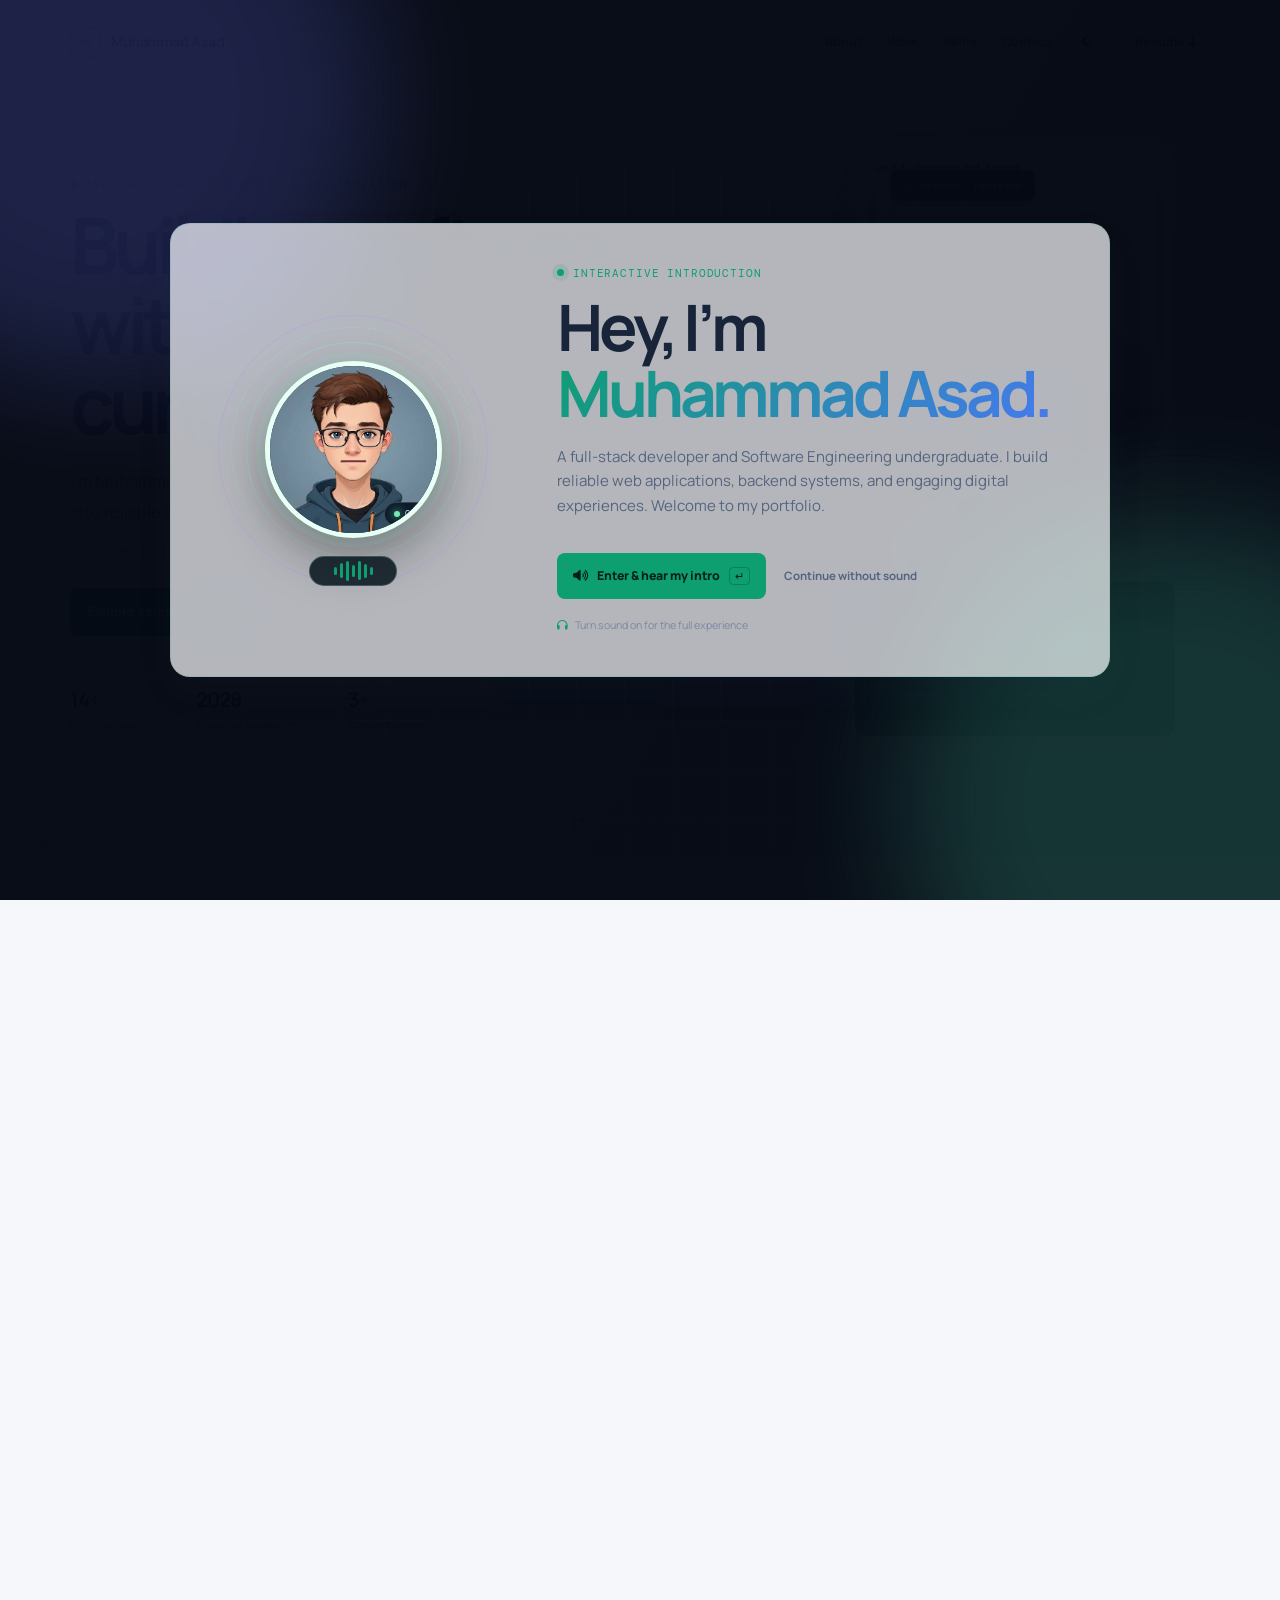
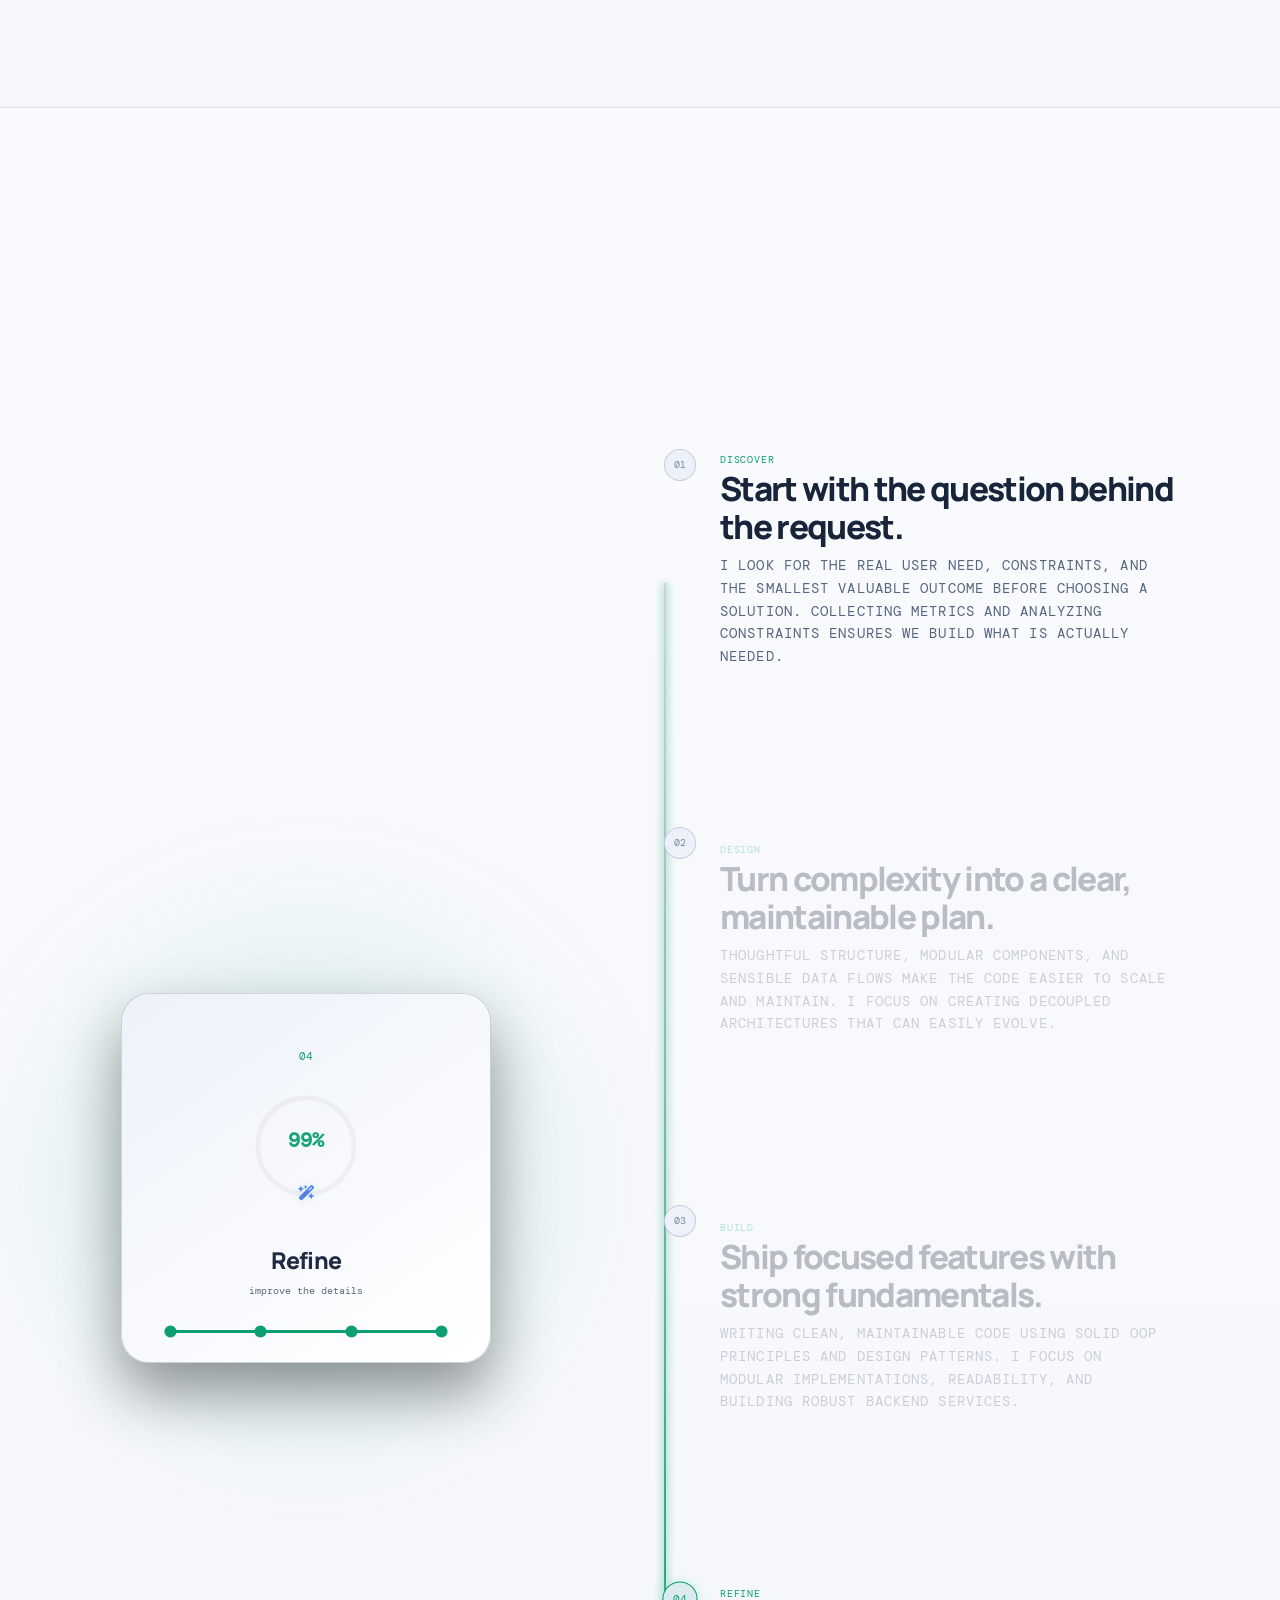
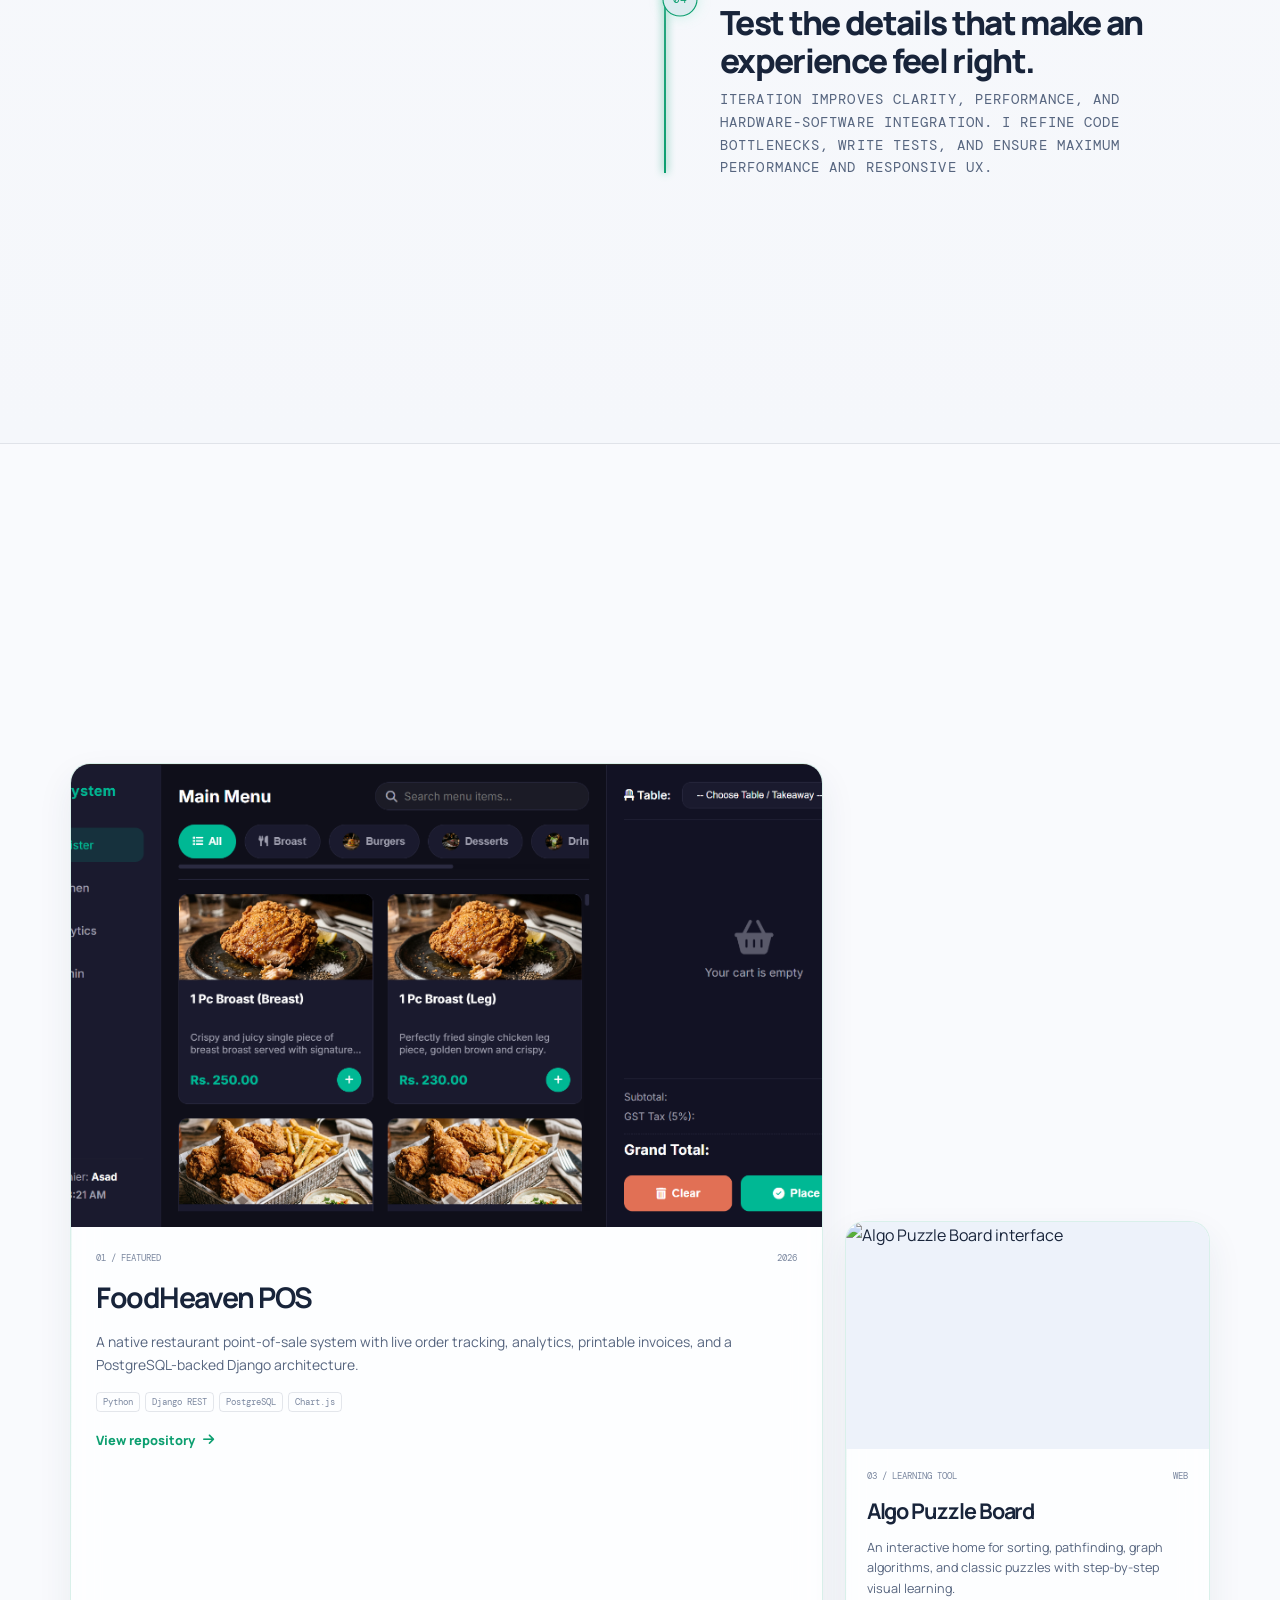
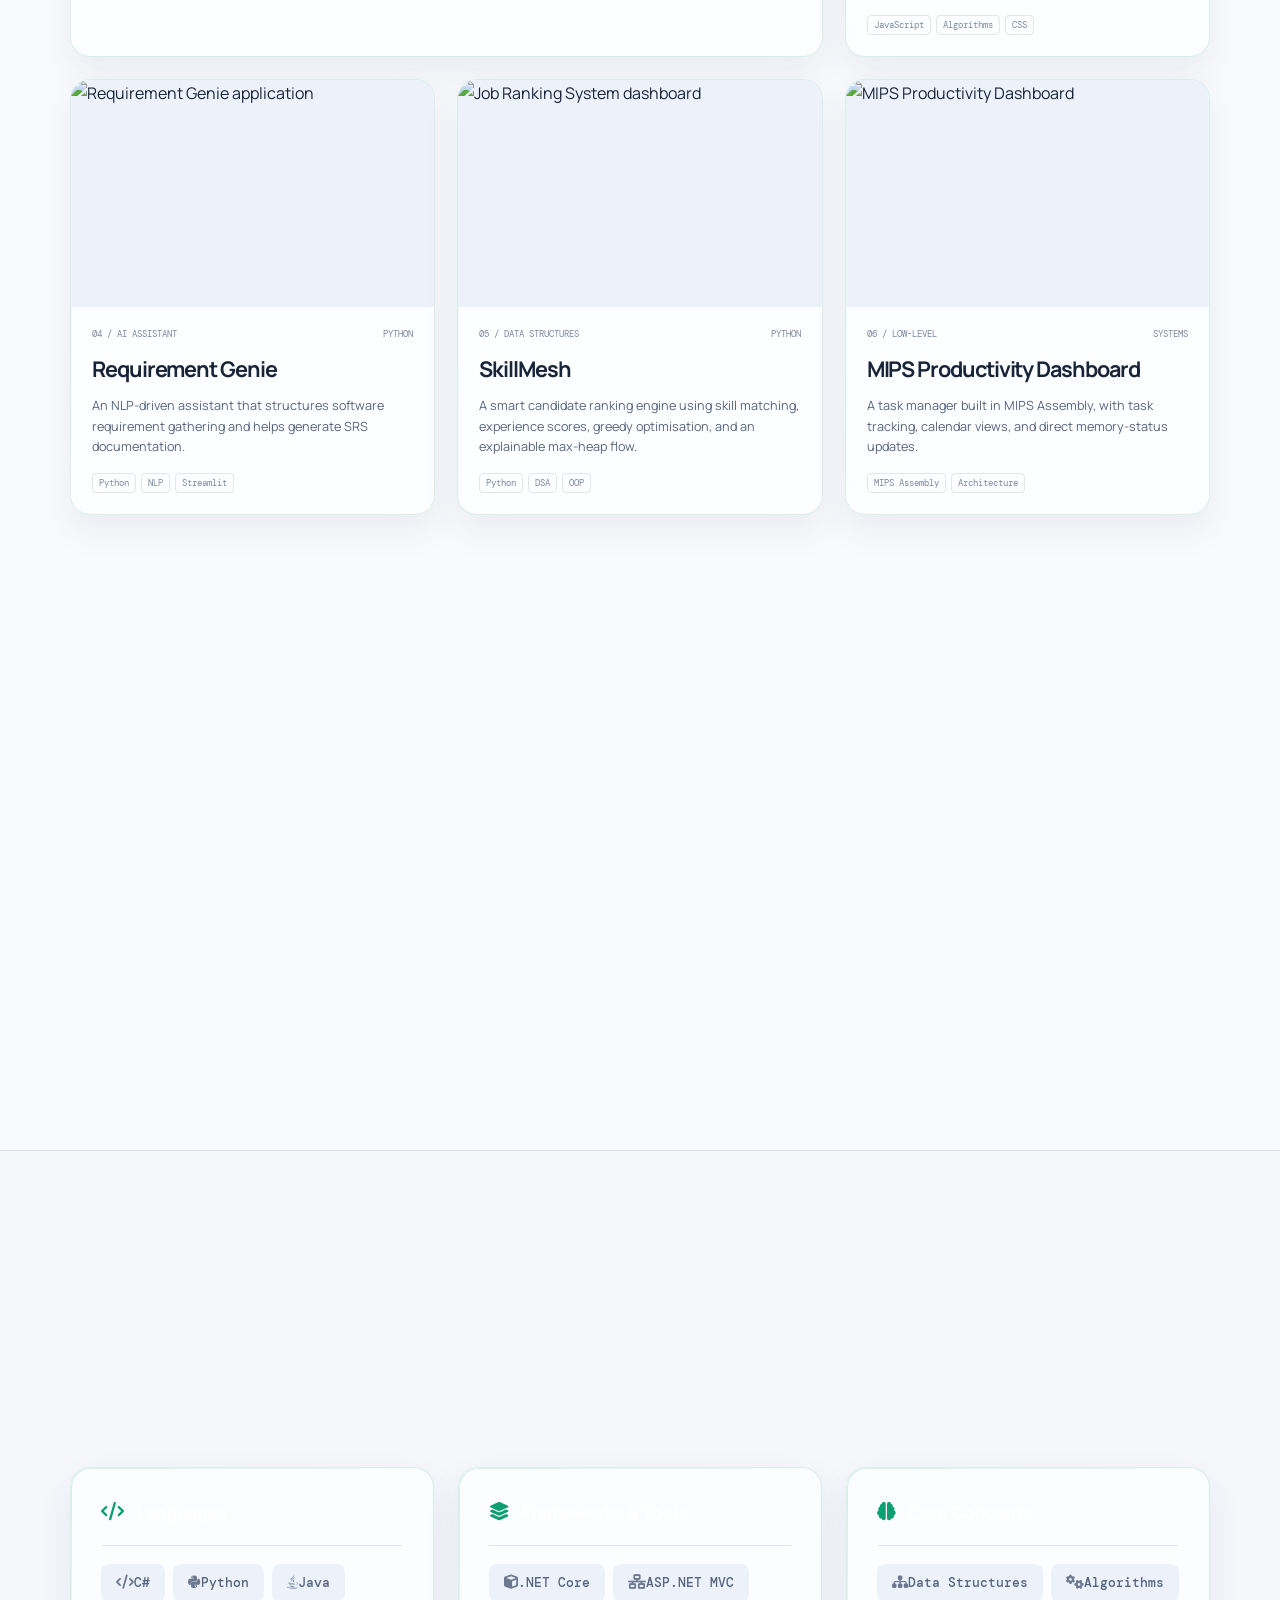
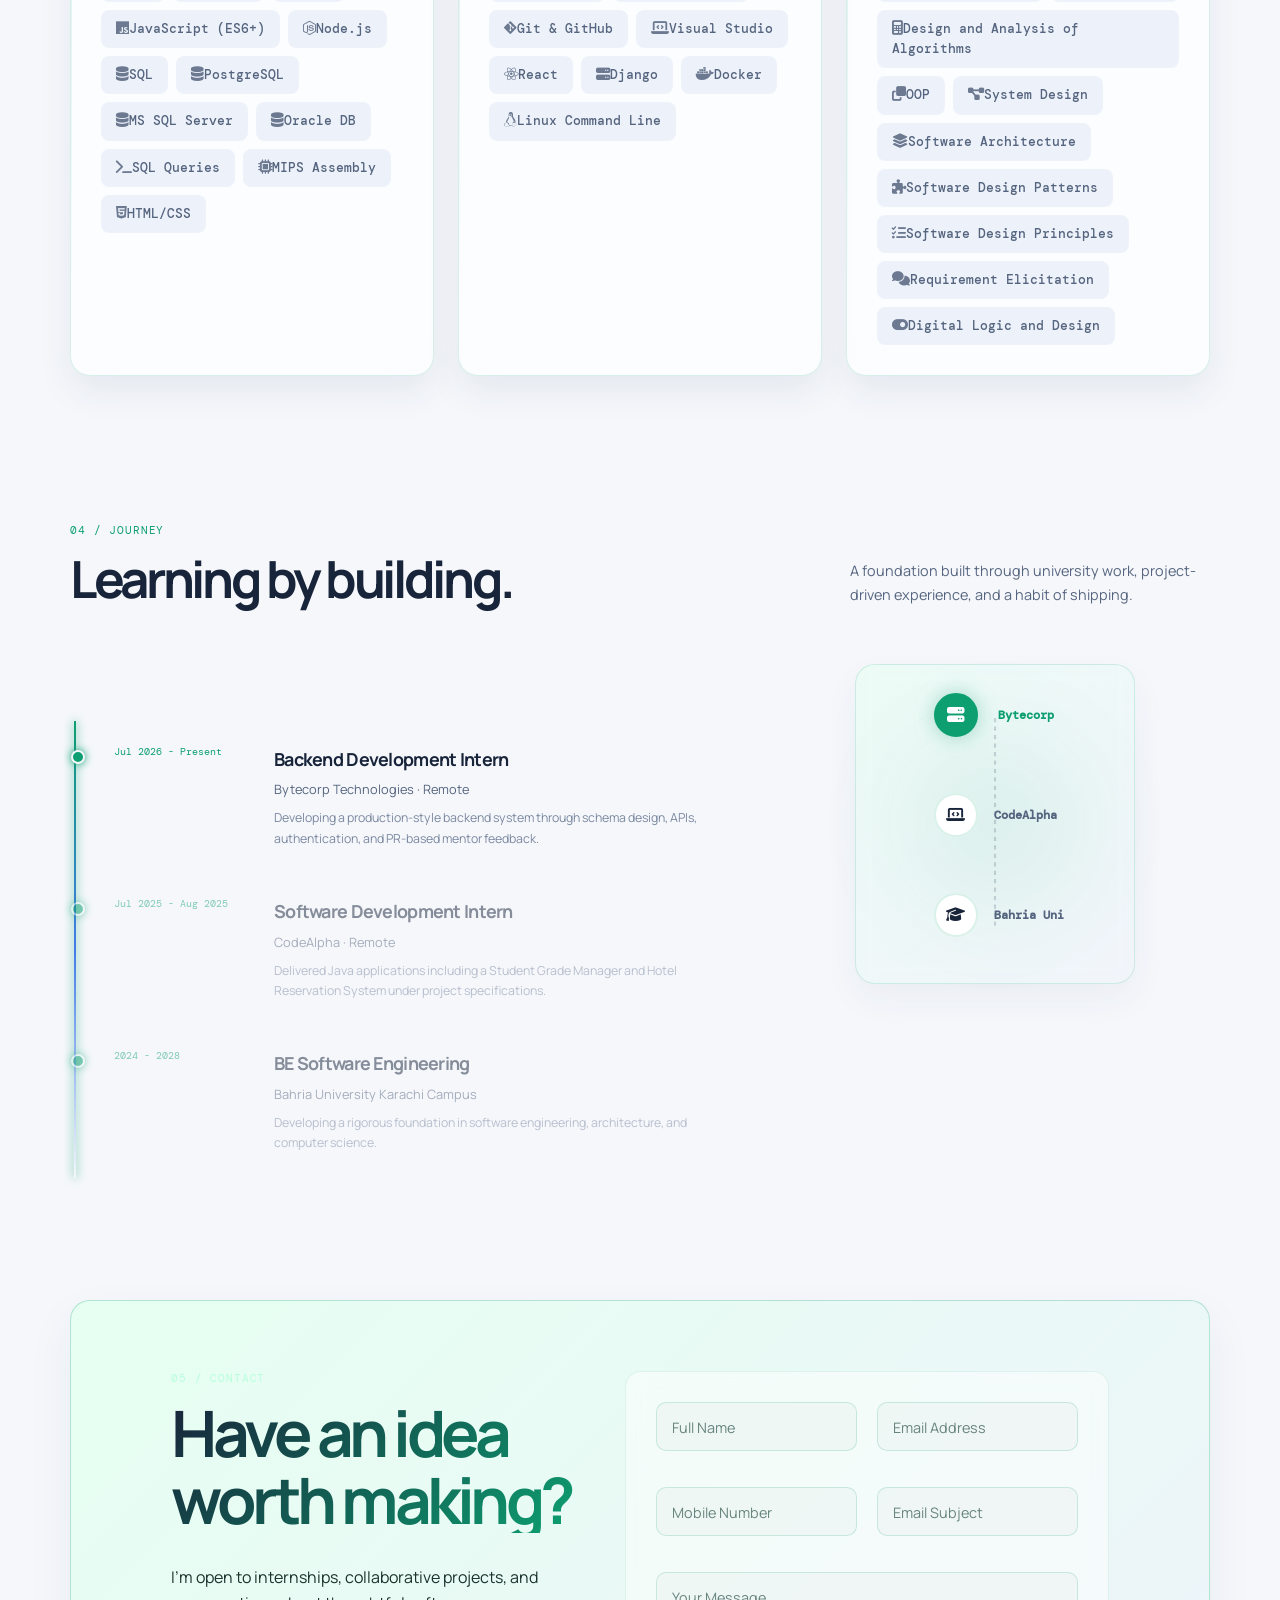
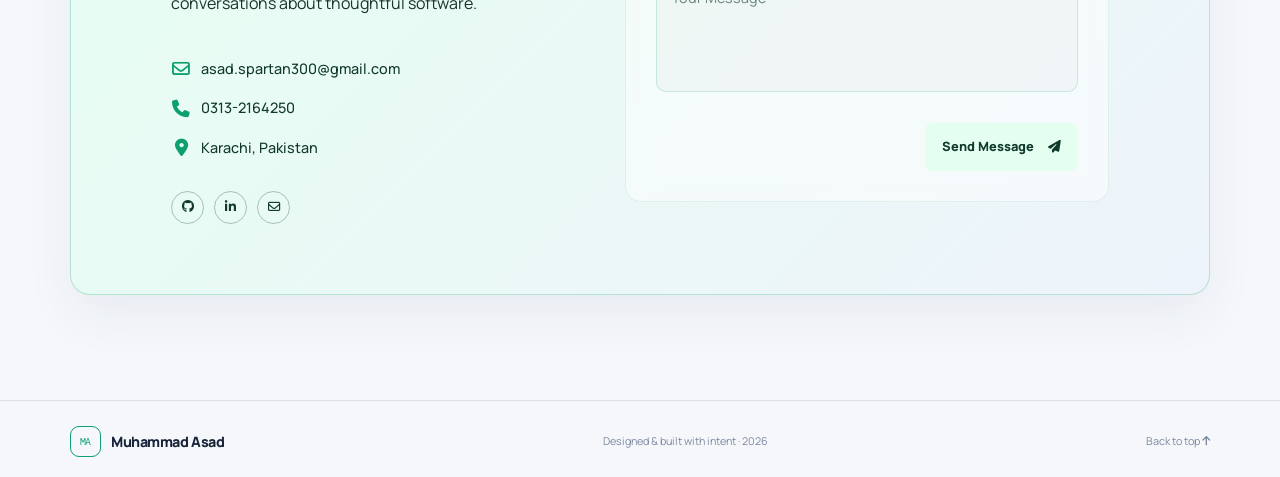
==== commit acd3fe28: "Add ResumeAI project to portfolio and create AI & ML category" ====
--- a/index.html
+++ b/index.html
@@ -355,9 +355,10 @@
         <p>From developer tools to product interfaces, each project is an opportunity to practice better engineering decisions.</p>
       </div>
       <div class="container filter-bar" aria-label="Filter projects" data-reveal>
-        <button class="filter active" type="button" data-filter="all">All <span>9</span></button>
+        <button class="filter active" type="button" data-filter="all">All <span>10</span></button>
         <button class="filter" type="button" data-filter="web">Web</button>
         <button class="filter" type="button" data-filter="python">Python</button>
+        <button class="filter" type="button" data-filter="ai-ml">AI &amp; ML</button>
         <button class="filter" type="button" data-filter="java">Java &amp; OOP</button>
         <button class="filter" type="button" data-filter="systems">Systems</button>
       </div>
@@ -366,37 +367,41 @@
           <a class="project-image" href="https://github.com/asad594/Restaurant-POS-system" target="_blank" rel="noreferrer"><img src="images/restaurant-pos.png" alt="FoodHeaven restaurant POS dashboard"><span class="project-launch"><i class="fa-solid fa-arrow-up-right-from-square"></i></span></a>
           <div class="project-content"><div class="project-meta"><span>01 / Featured</span><span>2026</span></div><h3>FoodHeaven POS</h3><p>A native restaurant point-of-sale system with live order tracking, analytics, printable invoices, and a PostgreSQL-backed Django architecture.</p><ul class="tags"><li>Python</li><li>Django REST</li><li>PostgreSQL</li><li>Chart.js</li></ul><a class="project-link" href="https://github.com/asad594/Restaurant-POS-system" target="_blank" rel="noreferrer">View repository <i class="fa-solid fa-arrow-right"></i></a></div>
         </article>
+        <article class="project" data-category="web python ai-ml" data-reveal data-tilt>
+          <a class="project-image" href="https://github.com/asad594/ResumeAI" target="_blank" rel="noreferrer"><img src="images/resume-ai.png" alt="ResumeAI Platform Dashboard"><span class="project-launch"><i class="fa-solid fa-arrow-up-right-from-square"></i></span></a>
+          <div class="project-content"><div class="project-meta"><span>02 / AI platform</span><span>Web &amp; Python</span></div><h3>ResumeAI</h3><p>A production-ready AI-powered resume analysis platform featuring automated ATS scoring, skill gap analysis, job matching, and PDF analysis reports.</p><ul class="tags"><li>Next.js</li><li>FastAPI</li><li>PostgreSQL</li><li>OpenAI API</li></ul></div>
+        </article>
         <article class="project" data-category="web" data-reveal data-tilt>
           <a class="project-image" href="https://github.com/asad594/Algo-Puzzle-Board" target="_blank" rel="noreferrer"><img src="images/algo-puzzle.png" alt="Algo Puzzle Board interface"><span class="project-launch"><i class="fa-solid fa-arrow-up-right-from-square"></i></span></a>
-          <div class="project-content"><div class="project-meta"><span>02 / Learning tool</span><span>Web</span></div><h3>Algo Puzzle Board</h3><p>An interactive home for sorting, pathfinding, graph algorithms, and classic puzzles with step-by-step visual learning.</p><ul class="tags"><li>JavaScript</li><li>Algorithms</li><li>CSS</li></ul></div>
-        </article>
-        <article class="project" data-category="python" data-reveal data-tilt>
+          <div class="project-content"><div class="project-meta"><span>03 / Learning tool</span><span>Web</span></div><h3>Algo Puzzle Board</h3><p>An interactive home for sorting, pathfinding, graph algorithms, and classic puzzles with step-by-step visual learning.</p><ul class="tags"><li>JavaScript</li><li>Algorithms</li><li>CSS</li></ul></div>
+        </article>
+        <article class="project" data-category="python ai-ml" data-reveal data-tilt>
           <a class="project-image" href="https://github.com/asad594/Requirement-Genie" target="_blank" rel="noreferrer"><img src="images/req-genie.png" alt="Requirement Genie application"><span class="project-launch"><i class="fa-solid fa-arrow-up-right-from-square"></i></span></a>
-          <div class="project-content"><div class="project-meta"><span>03 / AI assistant</span><span>Python</span></div><h3>Requirement Genie</h3><p>An NLP-driven assistant that structures software requirement gathering and helps generate SRS documentation.</p><ul class="tags"><li>Python</li><li>NLP</li><li>Streamlit</li></ul></div>
+          <div class="project-content"><div class="project-meta"><span>04 / AI assistant</span><span>Python</span></div><h3>Requirement Genie</h3><p>An NLP-driven assistant that structures software requirement gathering and helps generate SRS documentation.</p><ul class="tags"><li>Python</li><li>NLP</li><li>Streamlit</li></ul></div>
         </article>
         <article class="project" data-category="python" data-reveal data-tilt>
           <a class="project-image" href="https://github.com/asad594/Job-Ranking-System" target="_blank" rel="noreferrer"><img src="images/job-ranking.png" alt="Job Ranking System dashboard"><span class="project-launch"><i class="fa-solid fa-arrow-up-right-from-square"></i></span></a>
-          <div class="project-content"><div class="project-meta"><span>04 / Data structures</span><span>Python</span></div><h3>SkillMesh</h3><p>A smart candidate ranking engine using skill matching, experience scores, greedy optimisation, and an explainable max-heap flow.</p><ul class="tags"><li>Python</li><li>DSA</li><li>OOP</li></ul></div>
+          <div class="project-content"><div class="project-meta"><span>05 / Data structures</span><span>Python</span></div><h3>SkillMesh</h3><p>A smart candidate ranking engine using skill matching, experience scores, greedy optimisation, and an explainable max-heap flow.</p><ul class="tags"><li>Python</li><li>DSA</li><li>OOP</li></ul></div>
         </article>
         <article class="project" data-category="systems" data-reveal data-tilt>
           <a class="project-image" href="https://github.com/asad594/Productivity-Dashboard-MIPS-assembly-Language" target="_blank" rel="noreferrer"><img src="images/mips-dashboard.png" alt="MIPS Productivity Dashboard"><span class="project-launch"><i class="fa-solid fa-arrow-up-right-from-square"></i></span></a>
-          <div class="project-content"><div class="project-meta"><span>05 / Low-level</span><span>Systems</span></div><h3>MIPS Productivity Dashboard</h3><p>A task manager built in MIPS Assembly, with task tracking, calendar views, and direct memory-status updates.</p><ul class="tags"><li>MIPS Assembly</li><li>Architecture</li></ul></div>
+          <div class="project-content"><div class="project-meta"><span>06 / Low-level</span><span>Systems</span></div><h3>MIPS Productivity Dashboard</h3><p>A task manager built in MIPS Assembly, with task tracking, calendar views, and direct memory-status updates.</p><ul class="tags"><li>MIPS Assembly</li><li>Architecture</li></ul></div>
         </article>
         <article class="project" data-category="web" data-reveal data-tilt>
           <a class="project-image" href="https://github.com/asad594/Decode-And-Discover" target="_blank" rel="noreferrer"><img src="images/decode-discover.png" alt="Decode and Discover cryptography project"><span class="project-launch"><i class="fa-solid fa-arrow-up-right-from-square"></i></span></a>
-          <div class="project-content"><div class="project-meta"><span>06 / Education</span><span>Web</span></div><h3>Decode &amp; Discover</h3><p>A story-led cryptography learning tool that turns encryption and decryption concepts into interactive visual modules.</p><ul class="tags"><li>JavaScript</li><li>Cryptography</li><li>CSS</li></ul></div>
+          <div class="project-content"><div class="project-meta"><span>07 / Education</span><span>Web</span></div><h3>Decode &amp; Discover</h3><p>A story-led cryptography learning tool that turns encryption and decryption concepts into interactive visual modules.</p><ul class="tags"><li>JavaScript</li><li>Cryptography</li><li>CSS</li></ul></div>
         </article>
         <article class="project extra-project" data-category="web" data-reveal data-tilt>
           <a class="project-image" href="https://github.com/asad594/Food-Heaven" target="_blank" rel="noreferrer"><img src="images/food-heaven.png" alt="Food Heaven restaurant website"><span class="project-launch"><i class="fa-solid fa-arrow-up-right-from-square"></i></span></a>
-          <div class="project-content"><div class="project-meta"><span>07 / Product site</span><span>Web</span></div><h3>Food Heaven</h3><p>A responsive restaurant experience with a dynamic menu and table reservation flow.</p><ul class="tags"><li>JavaScript</li><li>Bootstrap</li><li>.NET</li></ul></div>
+          <div class="project-content"><div class="project-meta"><span>08 / Product site</span><span>Web</span></div><h3>Food Heaven</h3><p>A responsive restaurant experience with a dynamic menu and table reservation flow.</p><ul class="tags"><li>JavaScript</li><li>Bootstrap</li><li>.NET</li></ul></div>
         </article>
         <article class="project extra-project" data-category="java" data-reveal data-tilt>
           <a class="project-image" href="https://github.com/asad594/Snake-Game-" target="_blank" rel="noreferrer"><img src="images/snake-game.png" alt="Snake Game interface"><span class="project-launch"><i class="fa-solid fa-arrow-up-right-from-square"></i></span></a>
-          <div class="project-content"><div class="project-meta"><span>08 / Game logic</span><span>OOP</span></div><h3>Snake Game</h3><p>A polished take on the classic game, featuring live scoring, collision logic, and progressive difficulty.</p><ul class="tags"><li>Python</li><li>OOP</li><li>Pygame</li></ul></div>
+          <div class="project-content"><div class="project-meta"><span>09 / Game logic</span><span>OOP</span></div><h3>Snake Game</h3><p>A polished take on the classic game, featuring live scoring, collision logic, and progressive difficulty.</p><ul class="tags"><li>Python</li><li>OOP</li><li>Pygame</li></ul></div>
         </article>
         <article class="project extra-project" data-category="python java" data-reveal data-tilt>
           <a class="project-image" href="https://github.com/asad594/Flight-Management-System" target="_blank" rel="noreferrer"><img src="images/flight-system.png" alt="SkyBound flight management system"><span class="project-launch"><i class="fa-solid fa-arrow-up-right-from-square"></i></span></a>
-          <div class="project-content"><div class="project-meta"><span>09 / Desktop app</span><span>OOP</span></div><h3>SkyBound</h3><p>A flight management system designed around MVC-style organisation and reusable domain logic.</p><ul class="tags"><li>Python</li><li>MVC</li><li>OOP</li></ul></div>
+          <div class="project-content"><div class="project-meta"><span>10 / Desktop app</span><span>OOP</span></div><h3>SkyBound</h3><p>A flight management system designed around MVC-style organisation and reusable domain logic.</p><ul class="tags"><li>Python</li><li>MVC</li><li>OOP</li></ul></div>
         </article>
       </div>
       <div class="container centered" data-reveal><button class="show-more" type="button">See more projects <i class="fa-solid fa-plus"></i></button></div>
--- a/style.css
+++ b/style.css
@@ -18,7 +18,7 @@
 }.scroll-progress { position:fixed; z-index:99; inset:0 0 auto; height:3px; background:transparent; }.scroll-progress span { display:block; width:0; height:100%; background:linear-gradient(90deg,var(--accent),var(--blue)); box-shadow:0 0 12px var(--accent); }
 
 /* Welcome avatar */
-.welcome-intro { position:fixed; z-index:150; inset:0; display:grid; place-items:center; padding:24px; overflow:hidden; background:rgba(5,9,19,.98); transition:opacity .55s ease,visibility .55s; }.welcome-intro.exit { opacity:0; visibility:hidden; pointer-events:none; }.welcome-grid { position:absolute; inset:0; opacity:.32; background:linear-gradient(rgba(142,171,225,.08) 1px,transparent 1px),linear-gradient(90deg,rgba(142,171,225,.08) 1px,transparent 1px); background-size:48px 48px; mask-image:radial-gradient(circle at center,black,transparent 73%); }.welcome-orb { position:absolute; width:560px; height:560px; border-radius:50%; filter:blur(60px); opacity:.2; }.welcome-orb-a { left:-180px; top:-180px; background:#6e76ff; }.welcome-orb-b { right:-180px; bottom:-180px; background:#4cd5a8; }.welcome-content { position:relative; display:grid; grid-template-columns:280px minmax(330px,560px); gap:64px; align-items:center; width:min(940px,100%); padding:42px; border:1px solid rgba(197,215,244,.17); border-radius:28px; background:linear-gradient(135deg,rgba(24,37,63,.92),rgba(9,15,28,.83)); box-shadow:0 34px 100px rgba(0,0,0,.44); backdrop-filter:blur(22px); }.avatar-stage { position:relative; display:grid; place-items:center; width:260px; height:260px; margin:auto; animation:avatar-float 5s ease-in-out infinite; }.avatar-image { position:relative; z-index:3; width:177px; height:177px; overflow:hidden; border:5px solid #e7fff5; border-radius:50%; box-shadow:0 0 0 9px rgba(124,231,194,.1),0 20px 50px rgba(0,0,0,.36); display:flex; align-items:center; justify-content:center; background:#1e293b; }.avatar-image img { width:100%; height:100%; object-fit:cover; object-position:center top; }.avatar-status { position:absolute; right:-8px; bottom:7px; display:flex; align-items:center; gap:5px; padding:5px 9px; border:1px solid rgba(255,255,255,.18); border-radius:30px; background:#0d1b2b; color:#c6f8e1; font:.55rem "DM Mono",monospace; }.avatar-status i { width:6px; height:6px; border-radius:50%; background:#70ecb4; box-shadow:0 0 8px #70ecb4; }.avatar-ring { position:absolute; border:1px solid rgba(138,242,204,.3); border-radius:50%; }.avatar-ring-one { width:215px; height:215px; animation:ring-pulse 2.9s infinite; }.avatar-ring-two { width:245px; height:245px; border-style:dashed; animation:spin 18s linear infinite; }.avatar-ring-three { width:270px; height:270px; border-color:rgba(171,144,255,.3); animation:ring-pulse 2.9s 1.45s infinite; }.voice-wave { position:absolute; z-index:5; bottom:-6px; left:50%; display:flex; align-items:center; justify-content:center; gap:3px; width:88px; height:30px; border:1px solid rgba(166,255,218,.22); border-radius:20px; background:rgba(6,19,29,.85); transform:translateX(-50%); }.voice-wave b { width:3px; height:8px; border-radius:4px; background:var(--accent); animation:wave .9s ease-in-out infinite; }.voice-wave b:nth-child(2){height:15px;animation-delay:.1s}.voice-wave b:nth-child(3){height:20px;animation-delay:.2s}.voice-wave b:nth-child(4){height:12px;animation-delay:.3s}.voice-wave b:nth-child(5){height:19px;animation-delay:.4s}.voice-wave b:nth-child(6){height:14px;animation-delay:.5s}.voice-wave b:nth-child(7){height:8px;animation-delay:.6s}.avatar-stage.speaking .avatar-image { box-shadow:0 0 0 9px rgba(124,231,194,.18),0 0 55px rgba(124,231,194,.45); }.welcome-kicker,.eyebrow { display:flex; align-items:center; gap:9px; margin:0 0 14px; color:var(--accent); font:.67rem "DM Mono",monospace; letter-spacing:.08em; text-transform:uppercase; }.welcome-kicker span,.eyebrow span { width:7px; height:7px; border-radius:50%; background:currentColor; box-shadow:0 0 0 5px color-mix(in srgb,currentColor 12%,transparent); }.welcome-copy h2 { margin:0 0 18px; color:#fff; font-size:clamp(2.4rem,5.1vw,4rem); line-height:1.04; letter-spacing:-.065em; }.welcome-copy h2 em { color:var(--accent); font-style:normal; }.welcome-text { min-height:82px; margin:0; color:#b6c3d8; font-size:.94rem; }.welcome-text:not(.complete)::after { content:"|"; margin-left:2px; color:var(--accent); animation:blink .8s steps(1) infinite; }.welcome-actions { display:flex; flex-wrap:wrap; align-items:center; gap:18px; margin-top:26px; }.welcome-enter { display:inline-flex; align-items:center; gap:9px; border:0; border-radius:8px; padding:13px 16px; cursor:pointer; background:var(--accent); color:#062018; font-size:.77rem; font-weight:800; transition:transform .2s,box-shadow .2s; }.welcome-enter:hover { transform:translateY(-3px); box-shadow:0 13px 26px rgba(124,231,194,.23); }.key-hint { padding:1px 5px; border:1px solid rgba(6,32,24,.24); border-radius:4px; font: .67rem "DM Mono",monospace; }.welcome-skip { border:0; padding:8px 0; cursor:pointer; background:none; color:#aab8cf; font-size:.72rem; font-weight:700; }.welcome-note { margin:18px 0 0; color:#71829d; font-size:.66rem; }.welcome-note i { color:var(--accent); margin-right:5px; }
+.welcome-intro { position:fixed; z-index:150; inset:0; display:grid; place-items:center; padding:24px; overflow:hidden; background:rgba(5,9,19,.98); transition:opacity .55s ease,visibility .55s; }.welcome-intro.exit { opacity:0; visibility:hidden; pointer-events:none; }.welcome-intro[hidden] { display:none !important; }.welcome-grid { position:absolute; inset:0; opacity:.32; background:linear-gradient(rgba(142,171,225,.08) 1px,transparent 1px),linear-gradient(90deg,rgba(142,171,225,.08) 1px,transparent 1px); background-size:48px 48px; mask-image:radial-gradient(circle at center,black,transparent 73%); }.welcome-orb { position:absolute; width:560px; height:560px; border-radius:50%; filter:blur(60px); opacity:.2; }.welcome-orb-a { left:-180px; top:-180px; background:#6e76ff; }.welcome-orb-b { right:-180px; bottom:-180px; background:#4cd5a8; }.welcome-content { position:relative; display:grid; grid-template-columns:280px minmax(330px,560px); gap:64px; align-items:center; width:min(940px,100%); padding:42px; border:1px solid rgba(197,215,244,.17); border-radius:28px; background:linear-gradient(135deg,rgba(24,37,63,.92),rgba(9,15,28,.83)); box-shadow:0 34px 100px rgba(0,0,0,.44); backdrop-filter:blur(22px); }.avatar-stage { position:relative; display:grid; place-items:center; width:260px; height:260px; margin:auto; animation:avatar-float 5s ease-in-out infinite; }.avatar-image { position:relative; z-index:3; width:177px; height:177px; overflow:hidden; border:5px solid #e7fff5; border-radius:50%; box-shadow:0 0 0 9px rgba(124,231,194,.1),0 20px 50px rgba(0,0,0,.36); display:flex; align-items:center; justify-content:center; background:#1e293b; }.avatar-image img { width:100%; height:100%; object-fit:cover; object-position:center top; }.avatar-status { position:absolute; right:-8px; bottom:7px; display:flex; align-items:center; gap:5px; padding:5px 9px; border:1px solid rgba(255,255,255,.18); border-radius:30px; background:#0d1b2b; color:#c6f8e1; font:.55rem "DM Mono",monospace; }.avatar-status i { width:6px; height:6px; border-radius:50%; background:#70ecb4; box-shadow:0 0 8px #70ecb4; }.avatar-ring { position:absolute; border:1px solid rgba(138,242,204,.3); border-radius:50%; }.avatar-ring-one { width:215px; height:215px; animation:ring-pulse 2.9s infinite; }.avatar-ring-two { width:245px; height:245px; border-style:dashed; animation:spin 18s linear infinite; }.avatar-ring-three { width:270px; height:270px; border-color:rgba(171,144,255,.3); animation:ring-pulse 2.9s 1.45s infinite; }.voice-wave { position:absolute; z-index:5; bottom:-6px; left:50%; display:flex; align-items:center; justify-content:center; gap:3px; width:88px; height:30px; border:1px solid rgba(166,255,218,.22); border-radius:20px; background:rgba(6,19,29,.85); transform:translateX(-50%); }.voice-wave b { width:3px; height:8px; border-radius:4px; background:var(--accent); animation:wave .9s ease-in-out infinite; }.voice-wave b:nth-child(2){height:15px;animation-delay:.1s}.voice-wave b:nth-child(3){height:20px;animation-delay:.2s}.voice-wave b:nth-child(4){height:12px;animation-delay:.3s}.voice-wave b:nth-child(5){height:19px;animation-delay:.4s}.voice-wave b:nth-child(6){height:14px;animation-delay:.5s}.voice-wave b:nth-child(7){height:8px;animation-delay:.6s}.avatar-stage.speaking .avatar-image { box-shadow:0 0 0 9px rgba(124,231,194,.18),0 0 55px rgba(124,231,194,.45); }.welcome-kicker,.eyebrow { display:flex; align-items:center; gap:9px; margin:0 0 14px; color:var(--accent); font:.67rem "DM Mono",monospace; letter-spacing:.08em; text-transform:uppercase; }.welcome-kicker span,.eyebrow span { width:7px; height:7px; border-radius:50%; background:currentColor; box-shadow:0 0 0 5px color-mix(in srgb,currentColor 12%,transparent); }.welcome-copy h2 { margin:0 0 18px; color:#fff; font-size:clamp(2.4rem,5.1vw,4rem); line-height:1.04; letter-spacing:-.065em; }.welcome-copy h2 em { color:var(--accent); font-style:normal; }.welcome-text { min-height:82px; margin:0; color:#b6c3d8; font-size:.94rem; }.welcome-text:not(.complete)::after { content:"|"; margin-left:2px; color:var(--accent); animation:blink .8s steps(1) infinite; }.welcome-actions { display:flex; flex-wrap:wrap; align-items:center; gap:18px; margin-top:26px; }.welcome-enter { display:inline-flex; align-items:center; gap:9px; border:0; border-radius:8px; padding:13px 16px; cursor:pointer; background:var(--accent); color:#062018; font-size:.77rem; font-weight:800; transition:transform .2s,box-shadow .2s; }.welcome-enter:hover { transform:translateY(-3px); box-shadow:0 13px 26px rgba(124,231,194,.23); }.key-hint { padding:1px 5px; border:1px solid rgba(6,32,24,.24); border-radius:4px; font: .67rem "DM Mono",monospace; }.welcome-skip { border:0; padding:8px 0; cursor:pointer; background:none; color:#aab8cf; font-size:.72rem; font-weight:700; }.welcome-note { margin:18px 0 0; color:#71829d; font-size:.66rem; }.welcome-note i { color:var(--accent); margin-right:5px; }
 
 /* Navigation and hero */
 .site-header { position:absolute; z-index:30; top:0; left:0; right:0; transition:background .3s,border .3s,box-shadow .3s; }.site-header.scrolled { position:fixed; border-bottom:1px solid var(--line); background:color-mix(in srgb,var(--bg) 87%,transparent); box-shadow:0 8px 30px rgba(0,0,0,.12); backdrop-filter:blur(16px); }.nav { display:flex; align-items:center; justify-content:space-between; height:84px; }.brand { display:inline-flex; align-items:center; gap:10px; font-size:.89rem; font-weight:800; letter-spacing:-.03em; }.brand-mark { display:grid; place-items:center; width:31px; height:31px; border:1px solid var(--accent); border-radius:9px; color:var(--accent); font:.61rem "DM Mono",monospace; }.nav-menu { display:flex; align-items:center; gap:25px; color:var(--muted); font-size:.78rem; font-weight:700; }.nav-menu > a:not(.nav-resume) { position:relative; padding:6px 0; }.nav-menu > a:not(.nav-resume)::after { content:""; position:absolute; right:0; bottom:0; left:0; height:1px; background:var(--accent); transform:scaleX(0); transform-origin:right; transition:transform .25s; }.nav-menu > a:hover,.nav-menu > a.is-active { color:var(--text); }.nav-menu > a:hover::after,.nav-menu > a.is-active::after { transform:scaleX(1); transform-origin:left; }.nav-resume { border:1px solid var(--line-strong); border-radius:7px; padding:8px 12px; color:var(--text); }.nav-resume:hover { border-color:var(--accent); color:var(--accent); }.theme-toggle { border:0; padding:6px; cursor:pointer; background:none; color:var(--text); }.nav-toggle { display:none; border:1px solid var(--line); border-radius:7px; width:40px; height:39px; background:var(--panel); }.nav-toggle span { display:block; width:16px; height:1.5px; margin:5px auto; background:var(--text); }
@@ -138,7 +138,9 @@
   backdrop-filter: blur(16px);
   overflow: hidden;
   transition: border-color 0.3s ease, 
-              background 0.3s ease;
+              background 0.3s ease,
+              opacity 0.3s ease,
+              transform 0.3s ease;
 }
 .code-card:hover {
   border-color: var(--accent);
@@ -396,14 +398,14 @@
 
 /* Left Sticky Area with glow and 3D Showcase Card */
 .story-sticky {
-  position: sticky;
-  top: 0;
+  position: relative;
   display: flex;
   align-items: center;
   justify-content: center;
-  height: 100vh;
+  height: auto;
   z-index: 10;
   overflow: visible;
+  padding: 40px 0;
 }
 
 .story-visual-glow-aura {
@@ -668,8 +670,9 @@
     gap: 20px;
   }
   .story-sticky {
-    height: 380px;
-    top: 73px;
+    height: auto;
+    top: auto;
+    padding: 20px 0;
   }
   .vertical-timeline-line {
     display: none;
@@ -781,7 +784,7 @@
   opacity: 1;
 }
 .journey-section { padding-top:25px; }.timeline { margin-top:57px; border-top:1px solid var(--line); }.timeline article { display:grid; grid-template-columns:180px 1fr; gap:34px; padding:25px 0; border-bottom:1px solid var(--line); }.timeline-date { color:var(--accent); font:.65rem "DM Mono",monospace; }.timeline h3 { margin:0 0 5px; font-size:1.12rem; letter-spacing:-.04em; }.timeline p { margin:0 0 8px; color:var(--muted); font-size:.8rem; }.timeline small { display:block; max-width:660px; color:var(--quiet); font-size:.77rem; }
-.contact-section { padding:0 0 105px; }.contact-card { position:relative; overflow:hidden; padding:70px clamp(30px,8vw,100px); border:1px solid rgba(149,245,204,.25); border-radius:24px; background:linear-gradient(120deg,#165747,#16304c); box-shadow:var(--shadow); }.contact-card::after { content:""; position:absolute; right:-130px; top:-160px; width:410px; height:410px; border:1px solid rgba(255,255,255,.22); border-radius:50%; box-shadow:0 0 0 55px rgba(255,255,255,.04),0 0 0 110px rgba(255,255,255,.025); }.contact-card .eyebrow { color:#b7ffdc; }.contact-card h2 { position:relative; z-index:1; max-width:700px; margin:0 0 15px; color:#fff; font-size:clamp(2.6rem,5vw,4.45rem); line-height:1.05; letter-spacing:-.07em; }.contact-card > p:not(.eyebrow) { position:relative; z-index:1; max-width:530px; color:rgba(255,255,255,.76); }.contact-actions,.social-links { position:relative; z-index:1; display:flex; flex-wrap:wrap; gap:10px; }.contact-actions { margin-top:27px; }.contact-card .button-primary { background:#e4fff0; color:#113a2d; }.contact-card .button-quiet { border-color:rgba(255,255,255,.34); color:#fff; background:rgba(0,0,0,.08); }.social-links { margin-top:31px; }.social-links a { display:grid; place-items:center; width:33px; height:33px; border:1px solid rgba(255,255,255,.35); border-radius:50%; color:#fff; font-size:.78rem; transition:.2s; }.social-links a:hover { color:#173e32; background:#e4fff0; } footer { border-top:1px solid var(--line); padding:25px 0; }.footer-inner { display:flex; align-items:center; justify-content:space-between; gap:20px; }.footer-inner p,.back-top { margin:0; color:var(--quiet); font-size:.67rem; }.back-top:hover { color:var(--accent); }
+.contact-section { padding:0 0 105px; }.contact-card { position:relative; overflow:hidden; padding:70px clamp(30px,8vw,100px); border:1px solid rgba(149,245,204,.25); border-radius:24px; background:linear-gradient(120deg,#165747,#16304c); box-shadow:var(--shadow); }.contact-card .eyebrow { color:#b7ffdc; }.contact-card h2 { position:relative; z-index:1; max-width:700px; margin:0 0 15px; color:#fff; font-size:clamp(2.6rem,5vw,4.45rem); line-height:1.05; letter-spacing:-.07em; }.contact-card > p:not(.eyebrow) { position:relative; z-index:1; max-width:530px; color:rgba(255,255,255,.76); }.contact-actions,.social-links { position:relative; z-index:1; display:flex; flex-wrap:wrap; gap:10px; }.contact-actions { margin-top:27px; }.contact-card .button-primary { background:#e4fff0; color:#113a2d; }.contact-card .button-quiet { border-color:rgba(255,255,255,.34); color:#fff; background:rgba(0,0,0,.08); }.social-links { margin-top:31px; }.social-links a { display:grid; place-items:center; width:33px; height:33px; border:1px solid rgba(255,255,255,.35); border-radius:50%; color:#fff; font-size:.78rem; transition:.2s; }.social-links a:hover { color:#173e32; background:#e4fff0; } footer { border-top:1px solid var(--line); padding:25px 0; }.footer-inner { display:flex; align-items:center; justify-content:space-between; gap:20px; }.footer-inner p,.back-top { margin:0; color:var(--quiet); font-size:.67rem; }.back-top:hover { color:var(--accent); }
 
 [data-reveal] { opacity:0; transform:translateY(20px); transition:opacity .65s ease,transform .65s cubic-bezier(.22,.8,.23,1); }[data-reveal].revealed { opacity:1; transform:none; }@keyframes avatar-float { 50% { transform:translateY(-9px); } }@keyframes ring-pulse { 50% { transform:scale(1.04); opacity:.35; } }@keyframes spin { to { transform:rotate(360deg); } }@keyframes wave { 50% { transform:scaleY(.35); } }@keyframes blink { 50% { opacity:0; } }@keyframes scroll-dot { 70% { transform:translateY(8px); opacity:0; } }
 @media (max-width:900px) { .hero-grid { gap:40px; }.hero-visual { width:330px; }.section { padding:95px 0; }.split-grid { gap:48px; }.projects-grid { grid-template-columns:repeat(2,1fr); }.project-featured { grid-column:span 2; grid-row:auto; }.skills-layout { grid-template-columns:1fr; }.story-layout { grid-template-columns:.9fr 1.1fr; gap:35px; } }
@@ -910,7 +913,7 @@
 }
 
 /* 4. Premium Glassmorphic Cards Overlay & Spacing Layout */
-.project, .skill-group, .capability-grid article, .contact-card, .welcome-content, .nav-menu {
+.project, .skill-group, .capability-grid article, .contact-card, .welcome-content {
   background: rgba(17, 26, 45, 0.5) !important;
   backdrop-filter: blur(20px) saturate(180%) !important;
   -webkit-backdrop-filter: blur(20px) saturate(180%) !important;
@@ -926,8 +929,7 @@
 body.light .skill-group, 
 body.light .capability-grid article, 
 body.light .contact-card, 
-body.light .welcome-content, 
-body.light .nav-menu {
+body.light .welcome-content {
   background: rgba(255, 255, 255, 0.7) !important;
   backdrop-filter: blur(20px) saturate(180%) !important;
   -webkit-backdrop-filter: blur(20px) saturate(180%) !important;
@@ -1345,12 +1347,15 @@
   justify-content: center;
   opacity: 0;
   pointer-events: none;
+  visibility: hidden;
   z-index: 9999;
-  transition: opacity 0.4s cubic-bezier(0.25, 1, 0.5, 1);
+  transition: opacity 0.4s cubic-bezier(0.25, 1, 0.5, 1),
+              visibility 0.4s cubic-bezier(0.25, 1, 0.5, 1);
 }
 .skill-modal-overlay.active {
   opacity: 1;
   pointer-events: auto;
+  visibility: visible;
 }
 .skill-modal-content {
   background: rgba(17, 26, 45, 0.85);
@@ -2061,8 +2066,7 @@
 
 /* Right Side Milestone Visualizer container */
 .journey-visual-container {
-  position: sticky;
-  top: 130px;
+  position: relative;
   display: flex;
   justify-content: center;
   align-items: center;
@@ -2282,7 +2286,8 @@
 /* Our Approach Sticky Showcase Card scaling on mobile */
 @media (max-width: 480px) {
   .story-sticky {
-    height: 250px !important;
+    height: auto !important;
+    padding: 20px 0 !important;
   }
   .story-visual {
     width: 190px !important;
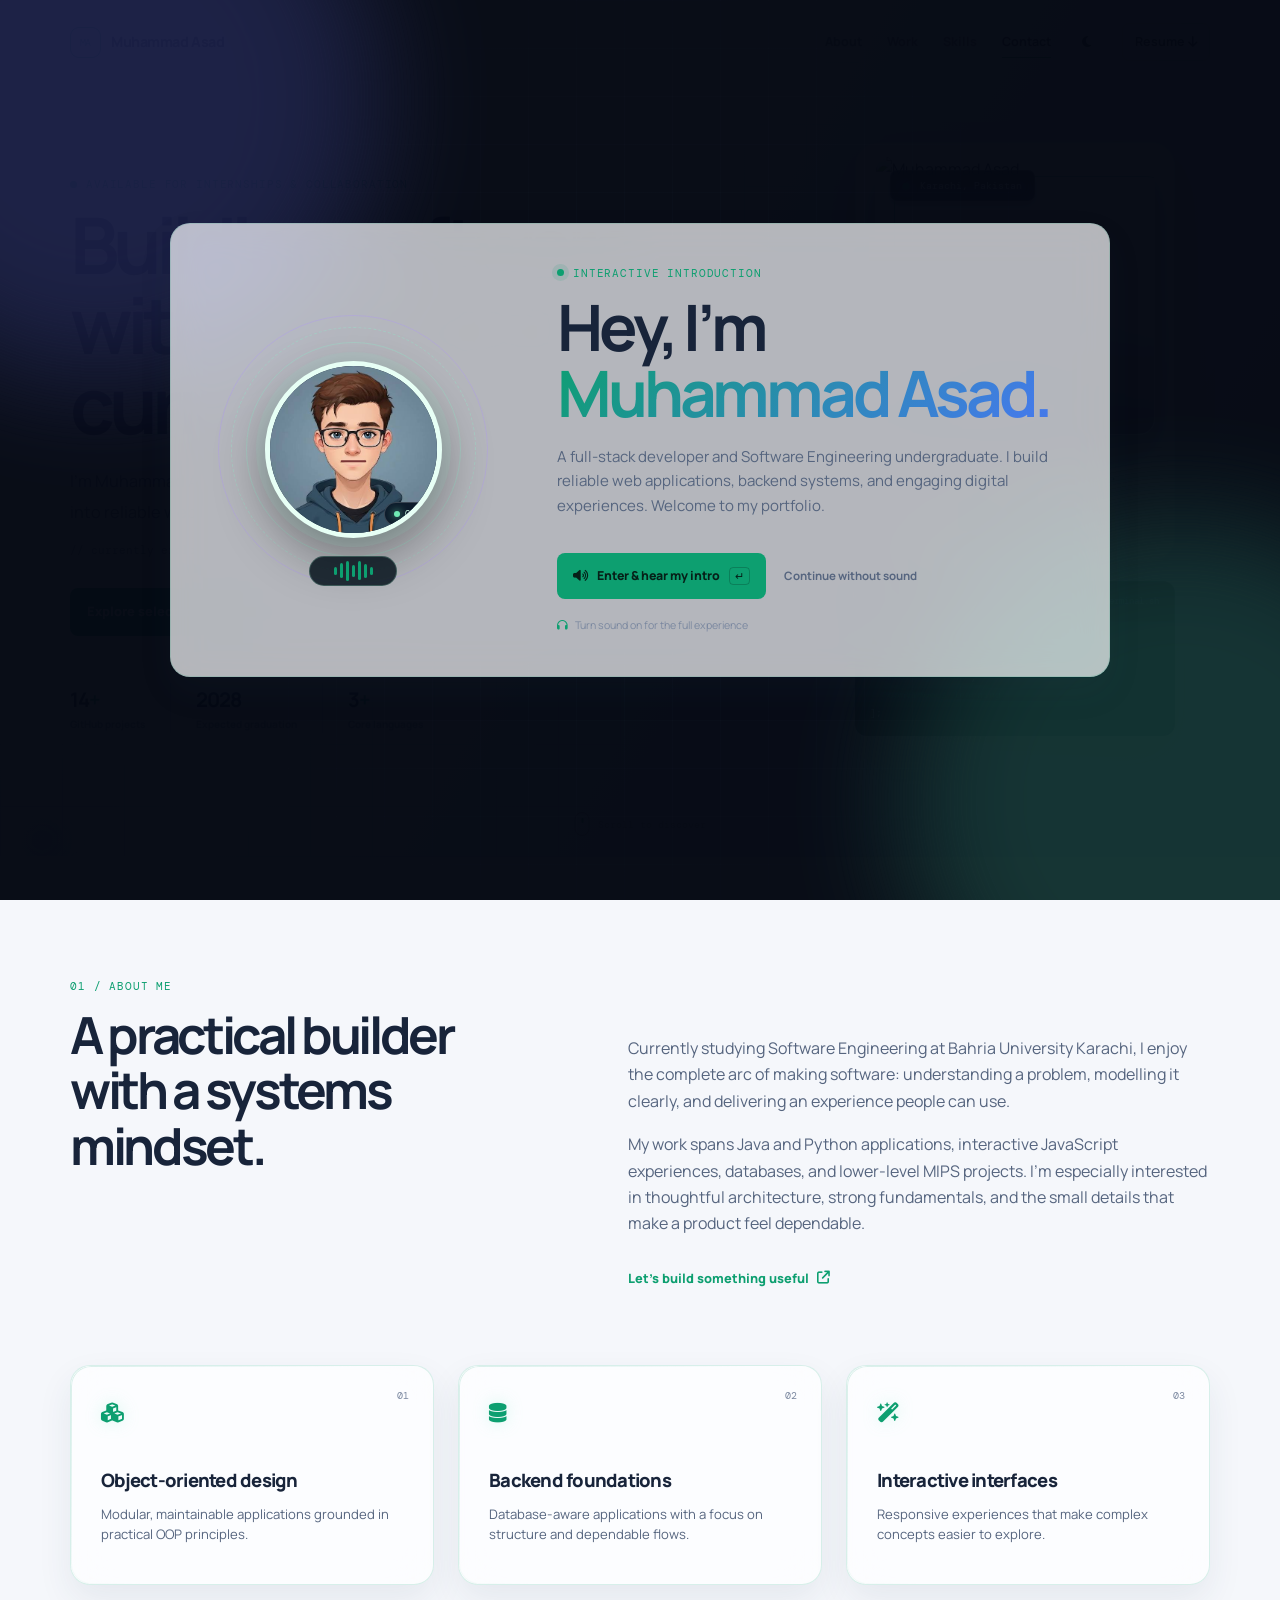
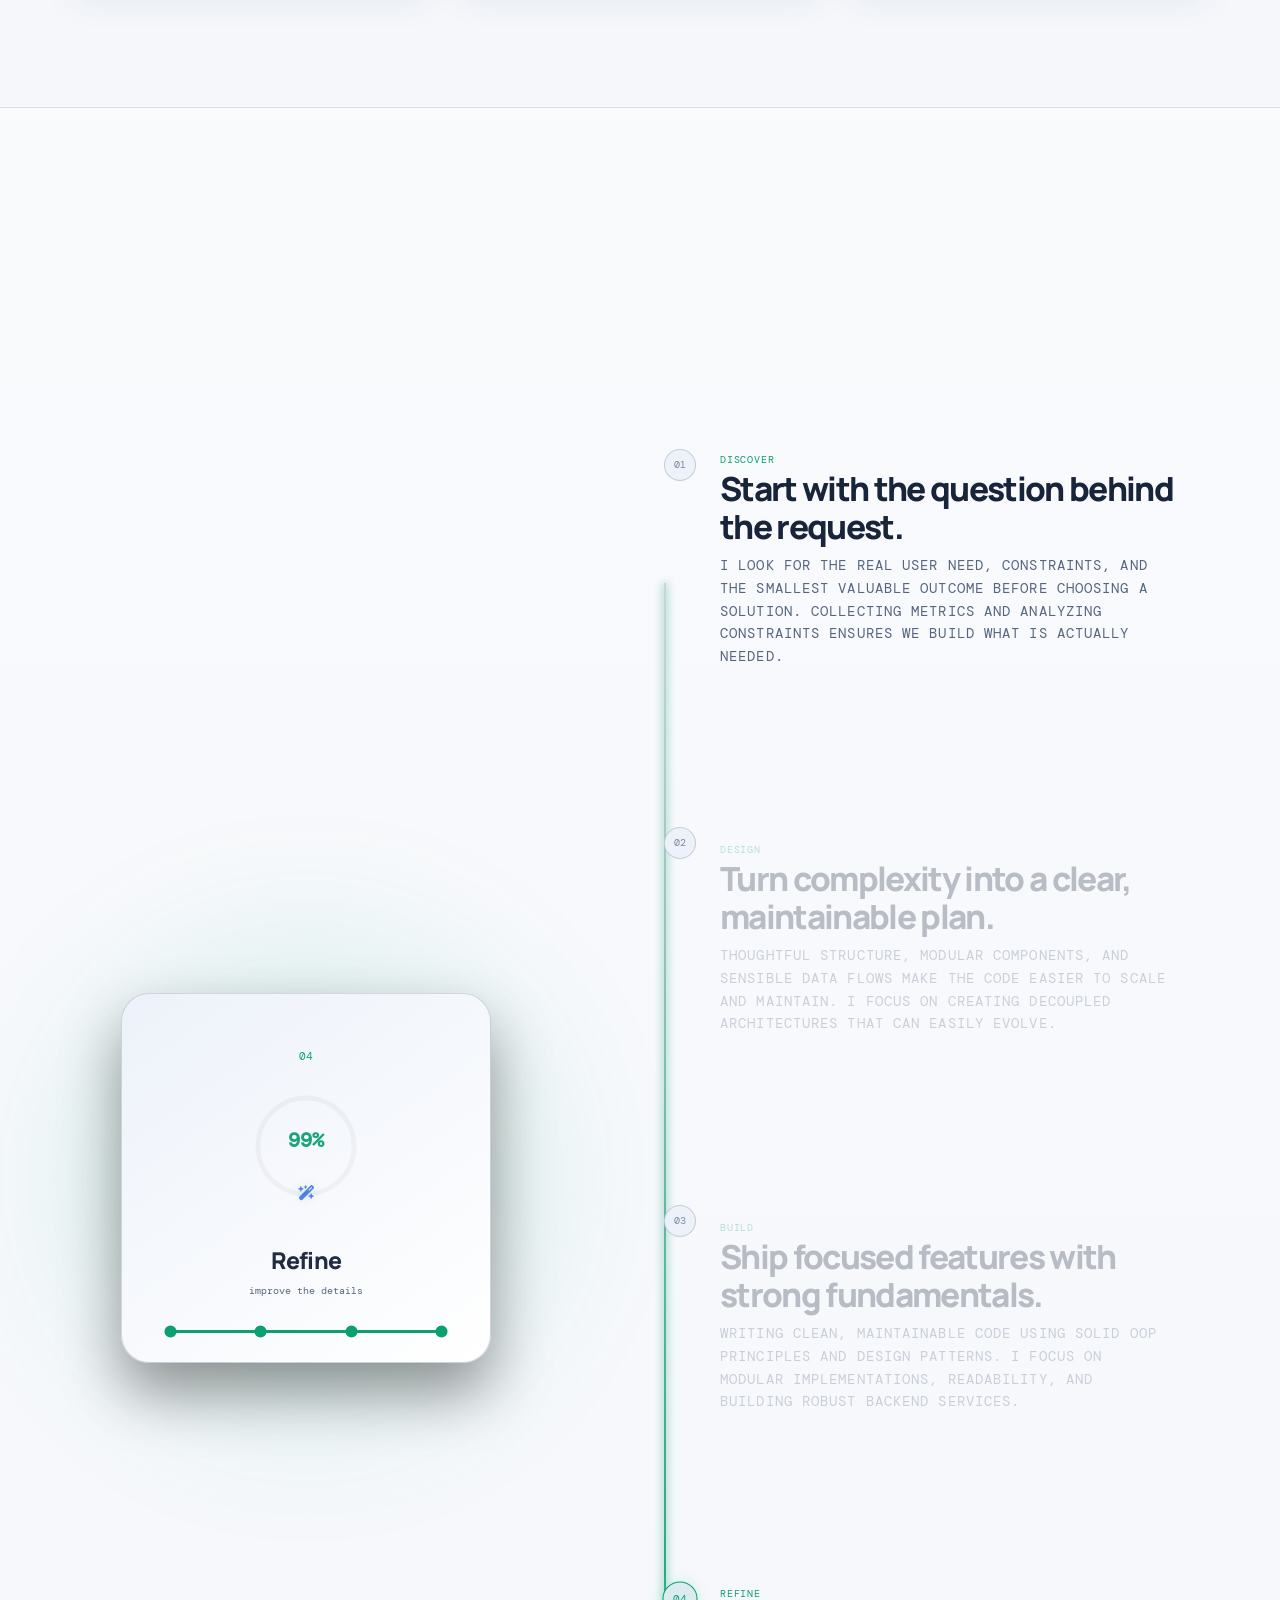
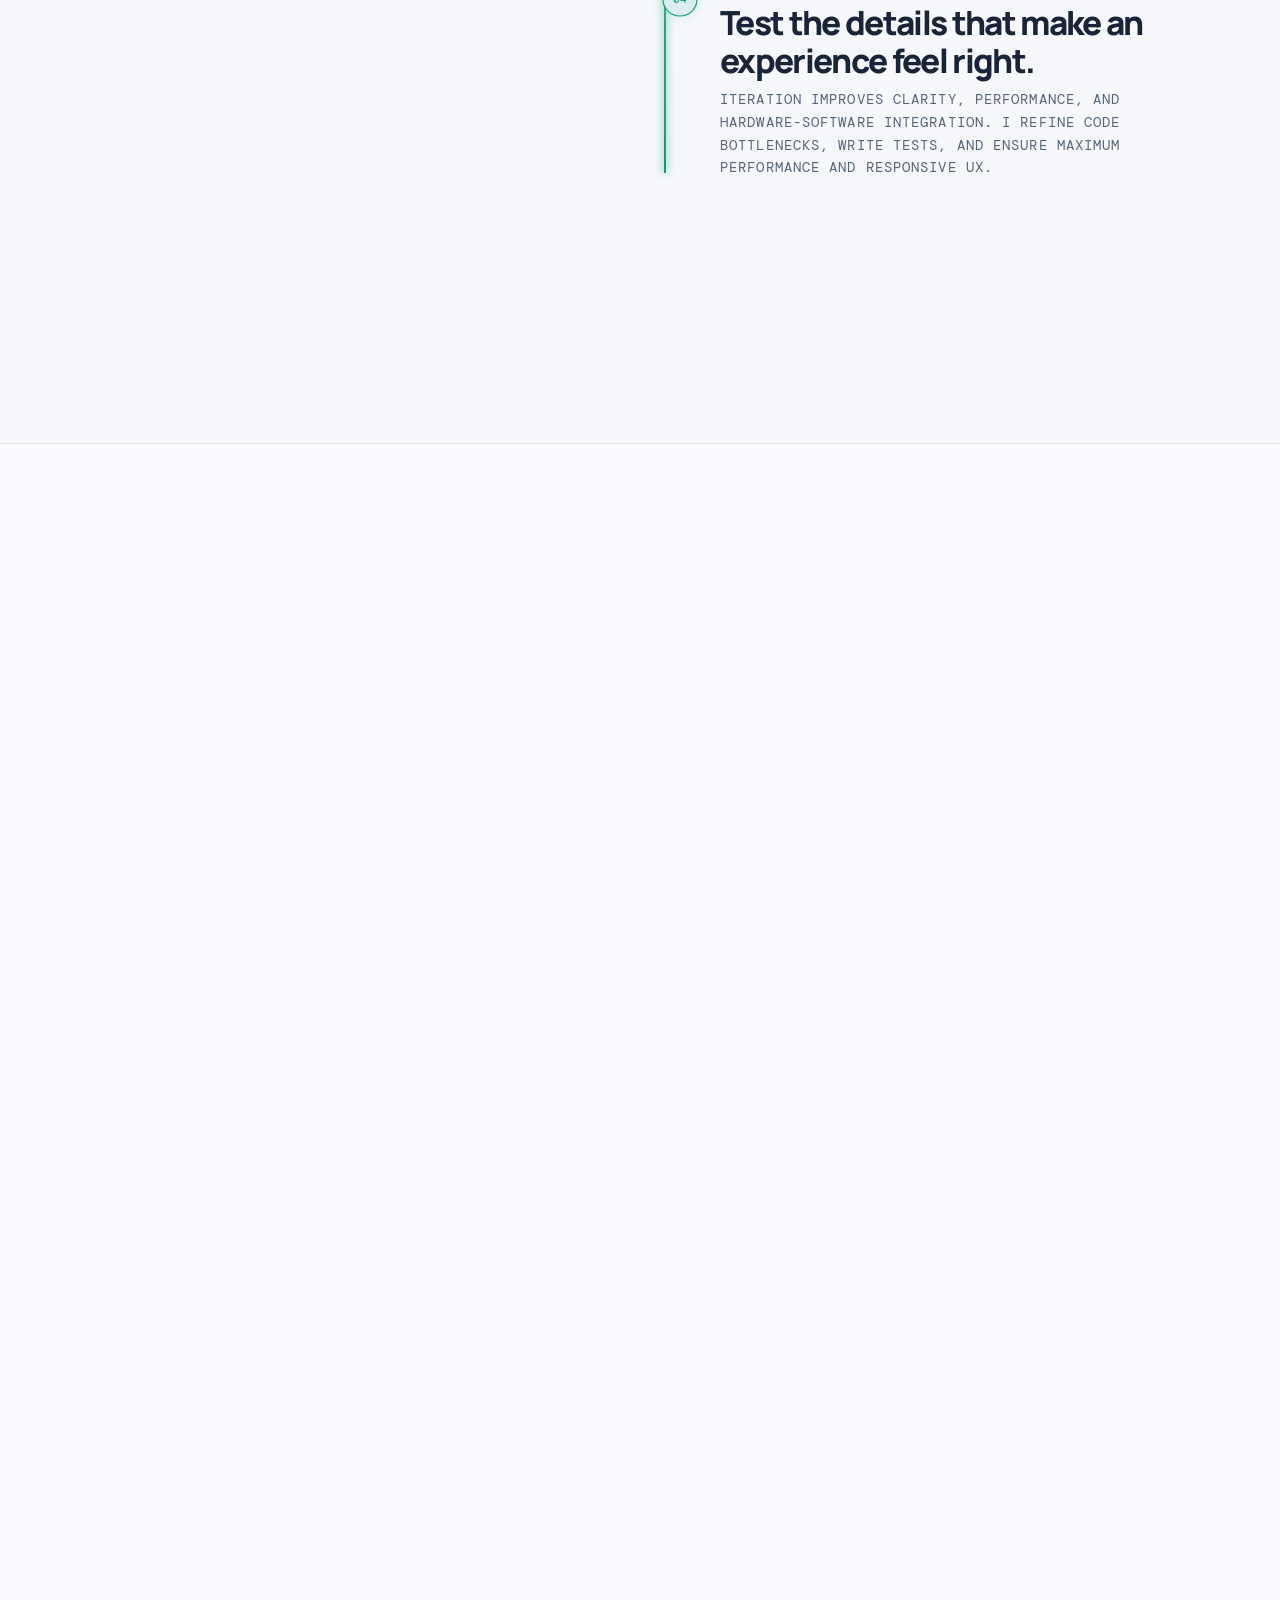
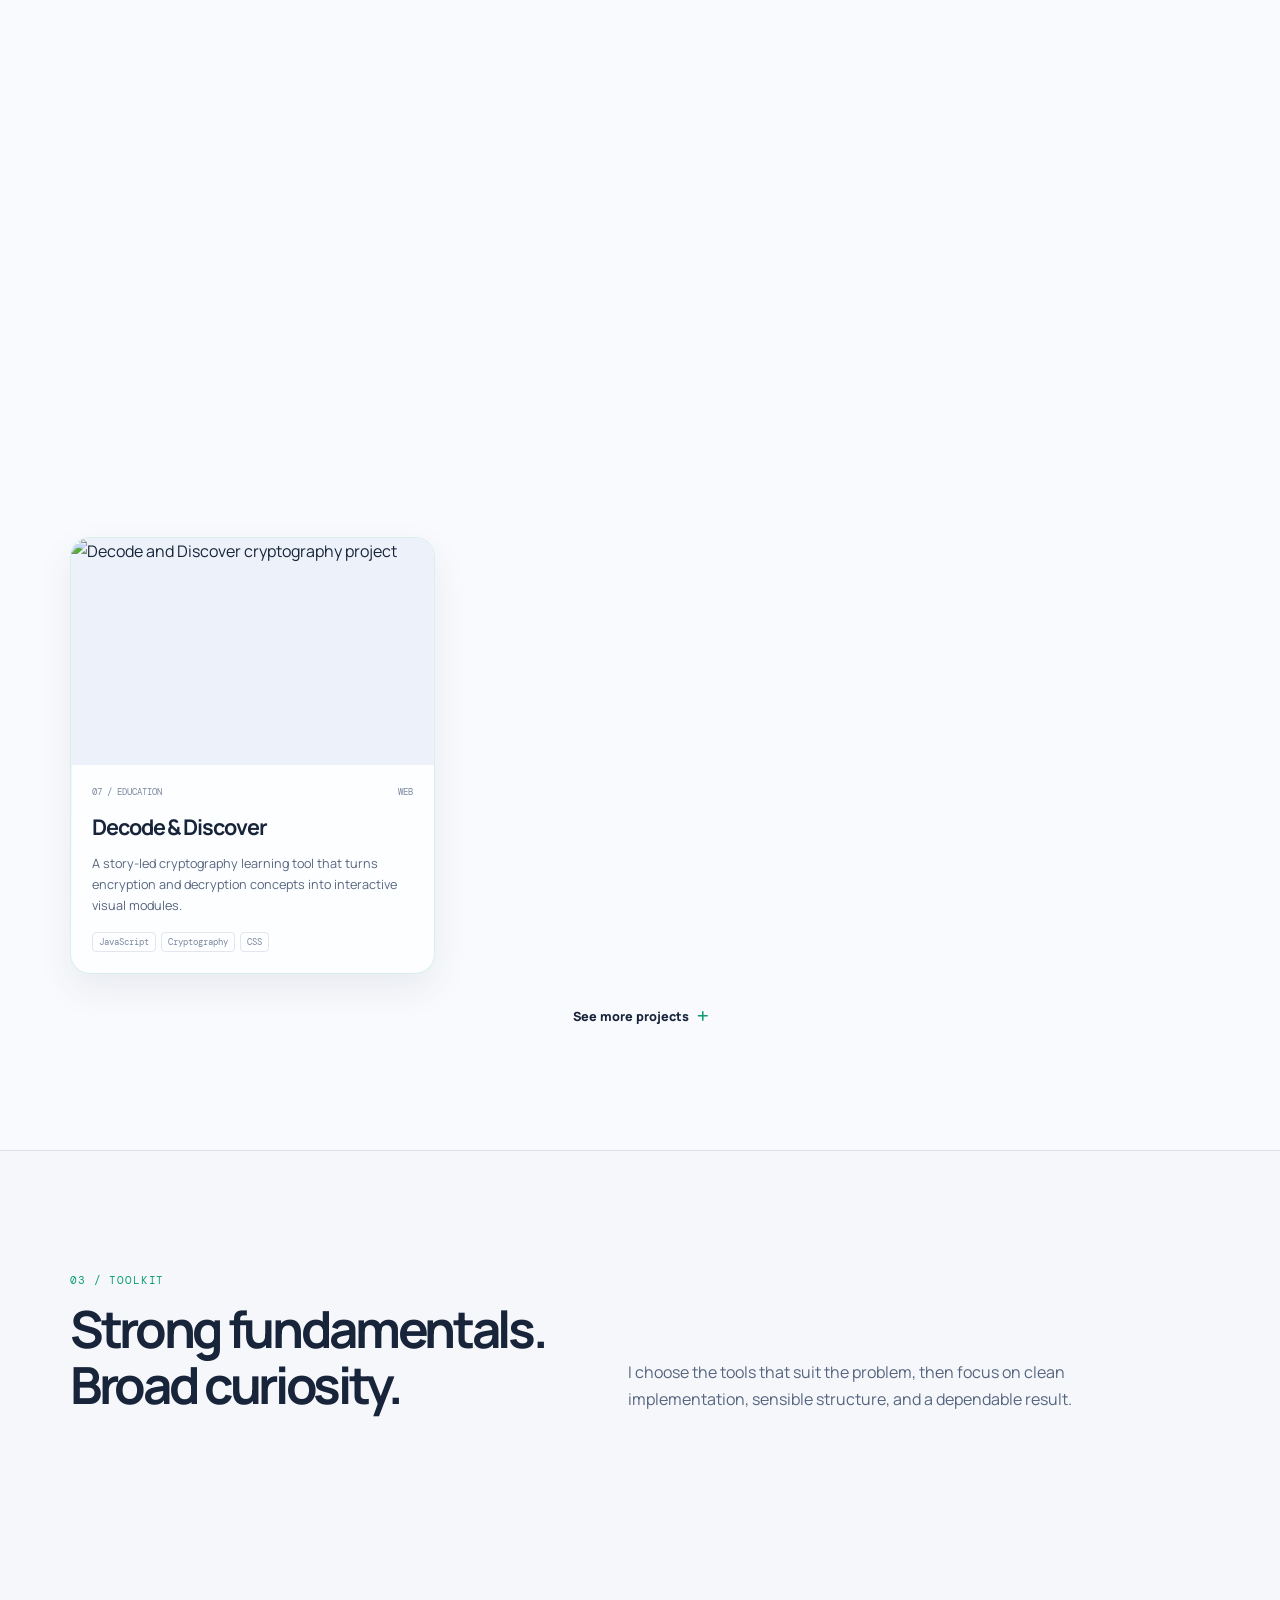
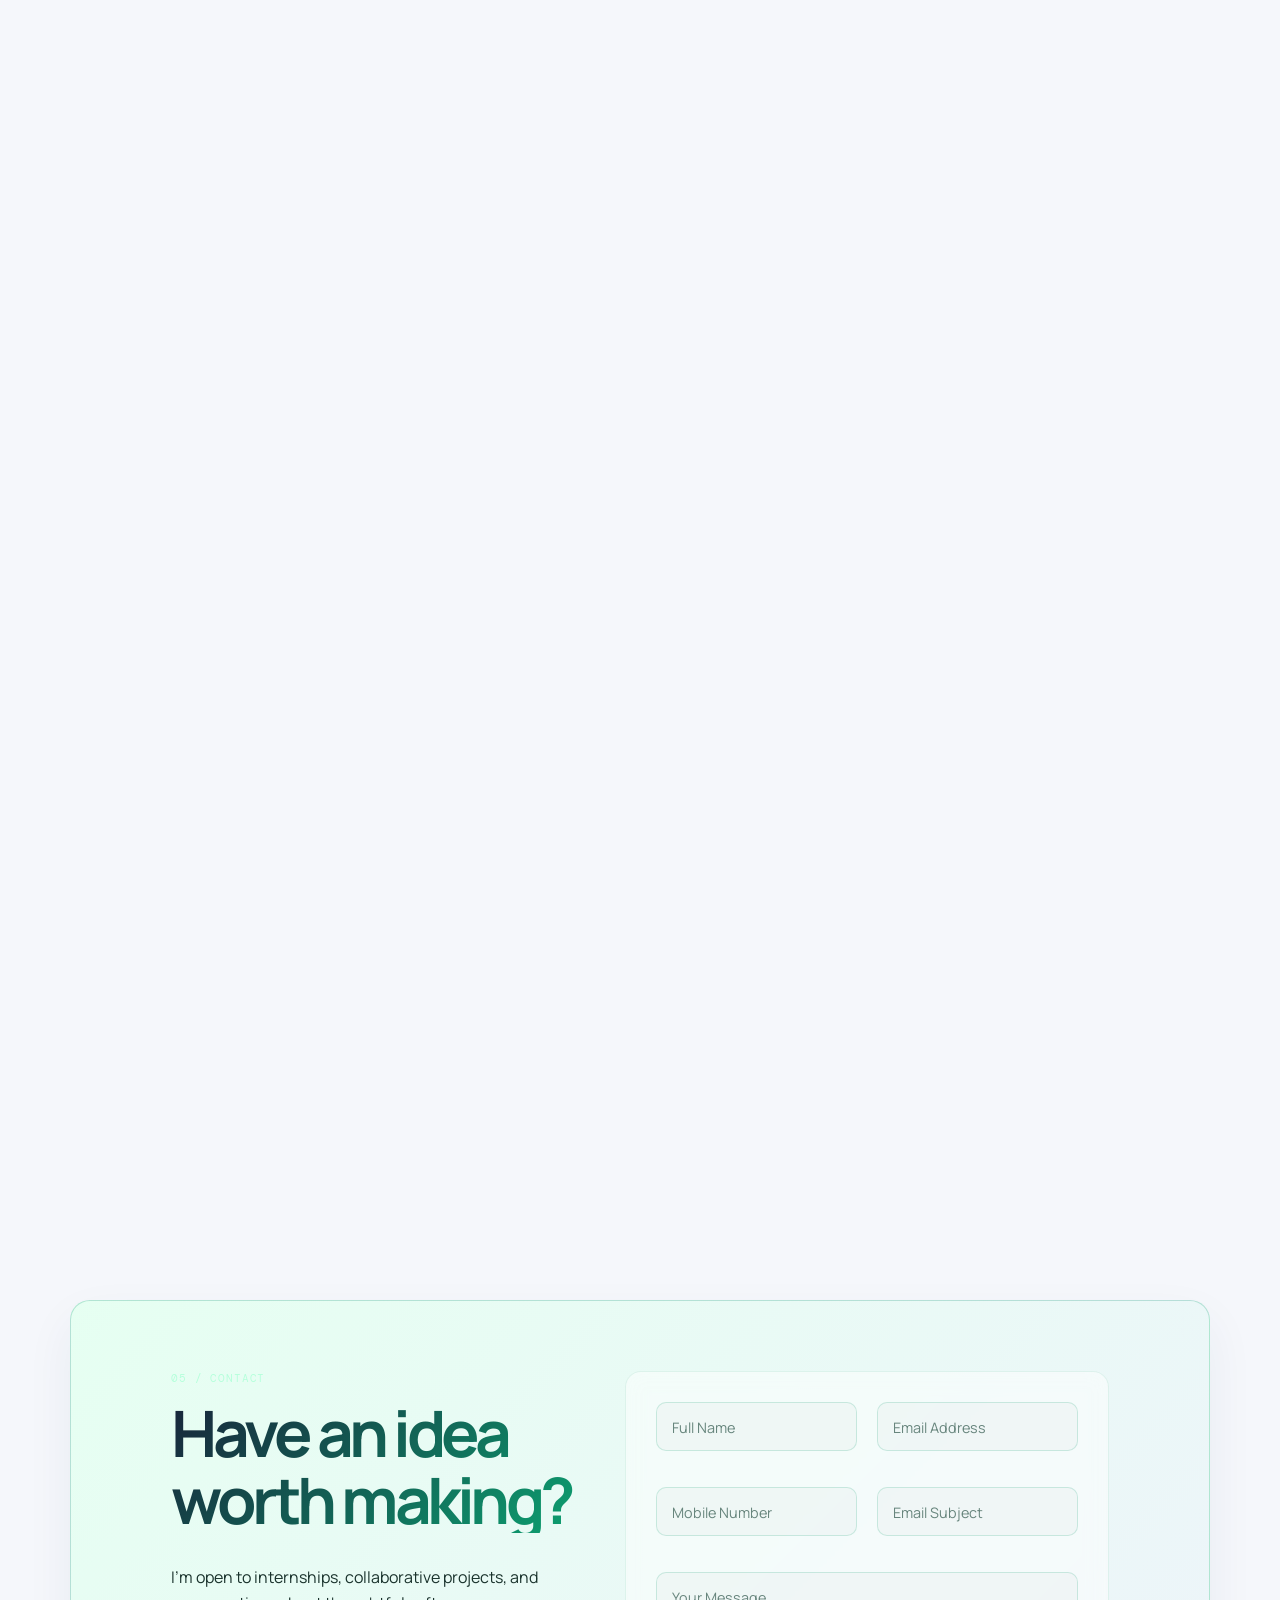
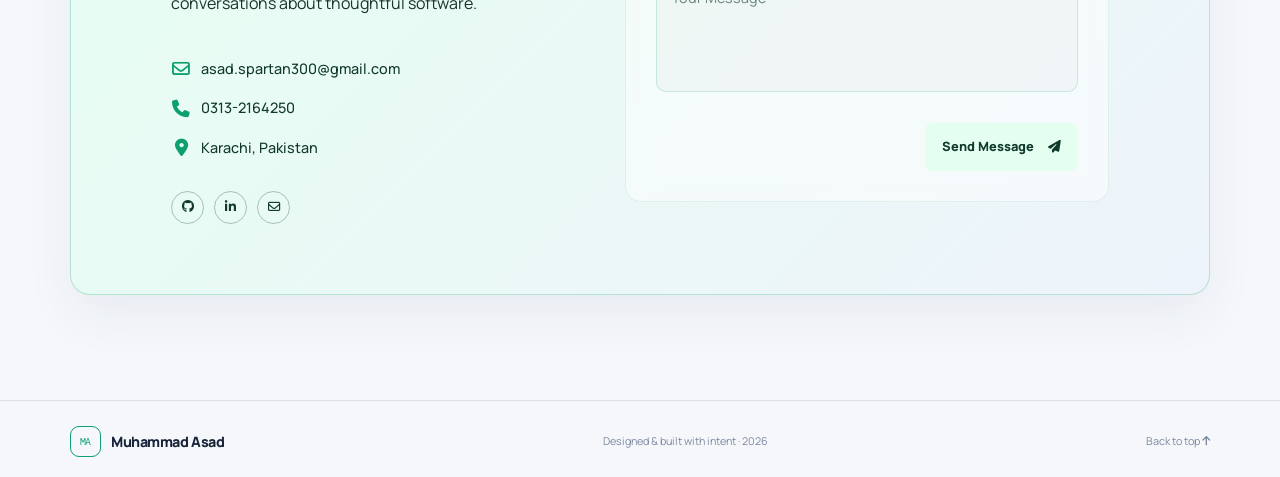
==== commit 3858c984: "Update resume link and add Muhammad_Asad_Resume 1.pdf" ====
--- a/index.html
+++ b/index.html
@@ -104,7 +104,7 @@
         <a href="#skills">Skills</a>
         <a href="#contact">Contact</a>
         <button class="theme-toggle" type="button" aria-label="Switch color theme" title="Switch color theme"><i class="fa-solid fa-sun"></i></button>
-        <a class="nav-resume" href="muhammad_Asad_Resume.pdf" download>Resume <i class="fa-solid fa-arrow-down"></i></a>
+        <a class="nav-resume" href="Muhammad_Asad_Resume%201.pdf" download>Resume <i class="fa-solid fa-arrow-down"></i></a>
       </div>
     </nav>
   </header>
@@ -120,7 +120,7 @@
           <p class="focus-line"><span>// currently exploring</span><strong data-rotator aria-live="polite">backend architecture</strong><i></i></p>
           <div class="hero-actions">
             <a class="button button-primary" href="#work">Explore selected work <i class="fa-solid fa-arrow-down"></i></a>
-            <a class="button button-quiet" href="muhammad_Asad_Resume.pdf" download><i class="fa-regular fa-file-lines"></i> Download résumé</a>
+            <a class="button button-quiet" href="Muhammad_Asad_Resume%201.pdf" download><i class="fa-regular fa-file-lines"></i> Download résumé</a>
           </div>
           <div class="hero-proof" aria-label="Quick facts">
             <div><strong data-count="14" data-suffix="+">14<span>+</span></strong><small>GitHub projects</small></div>
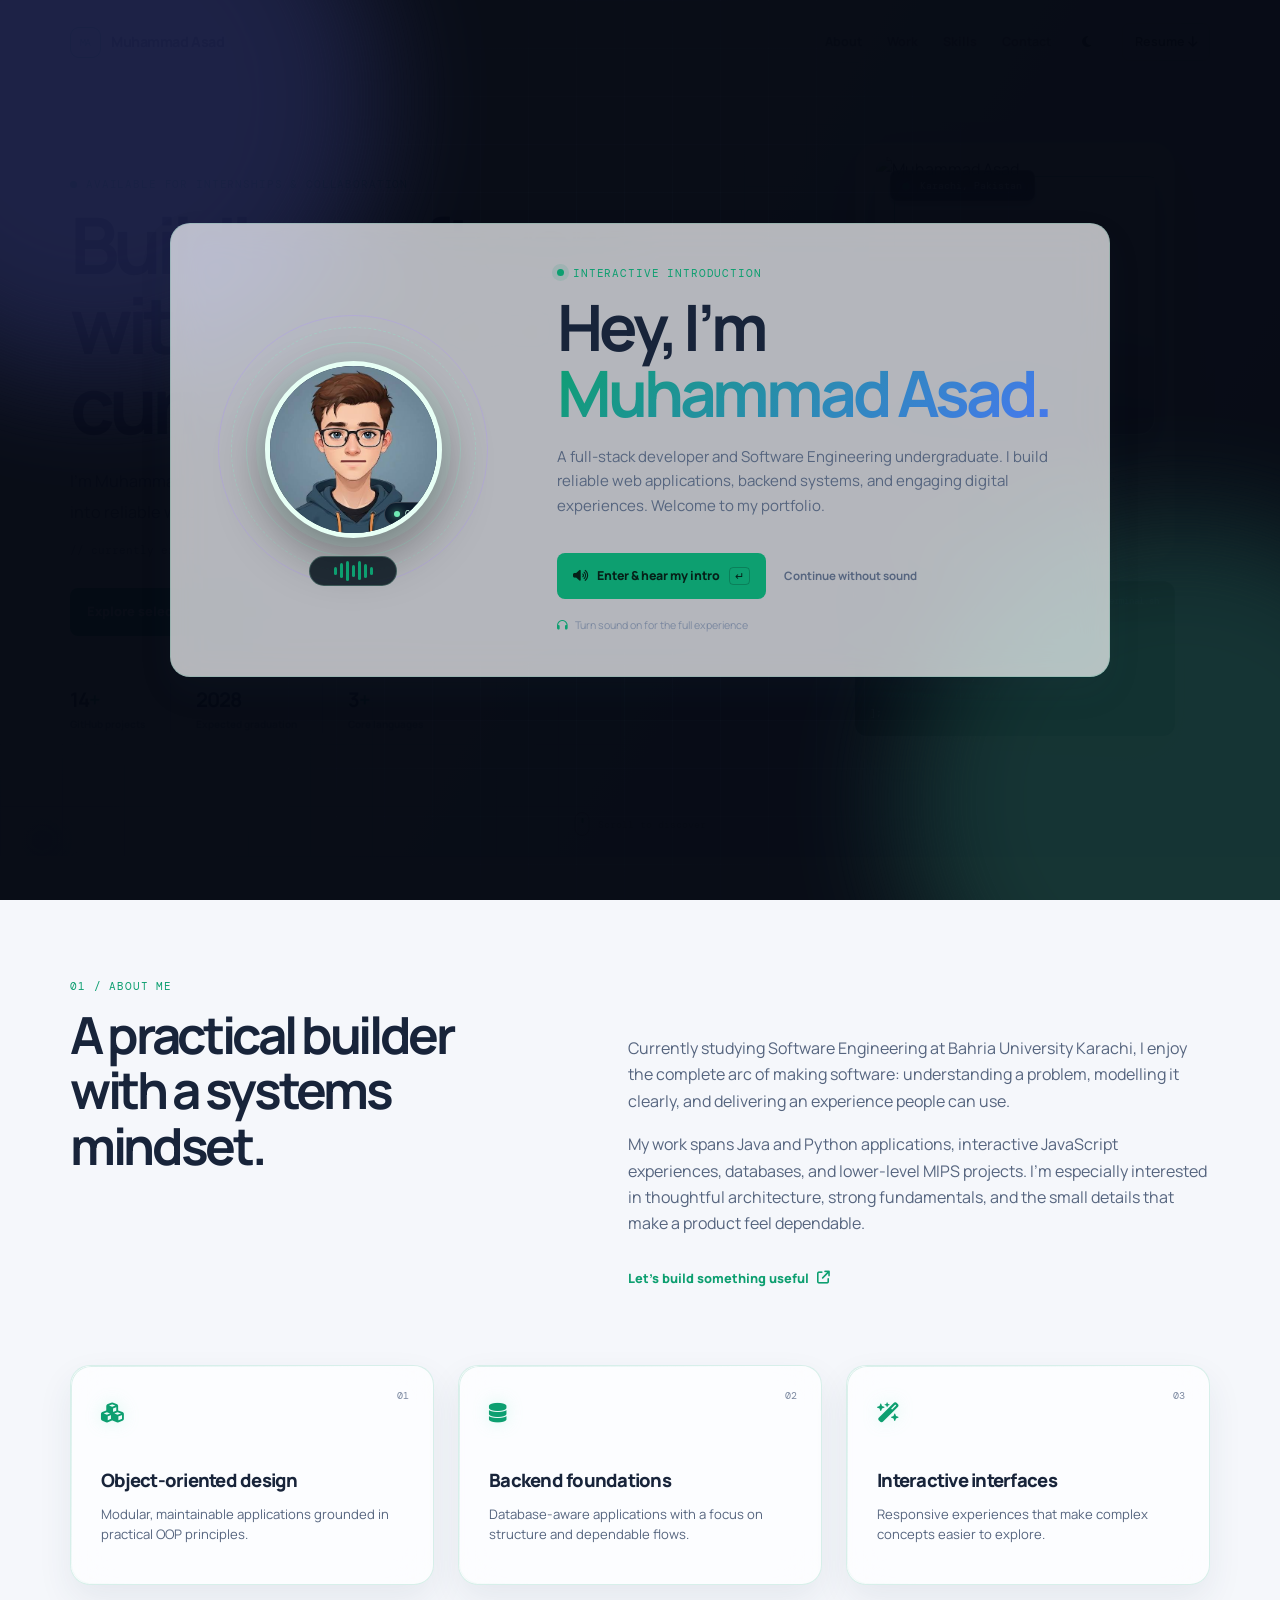
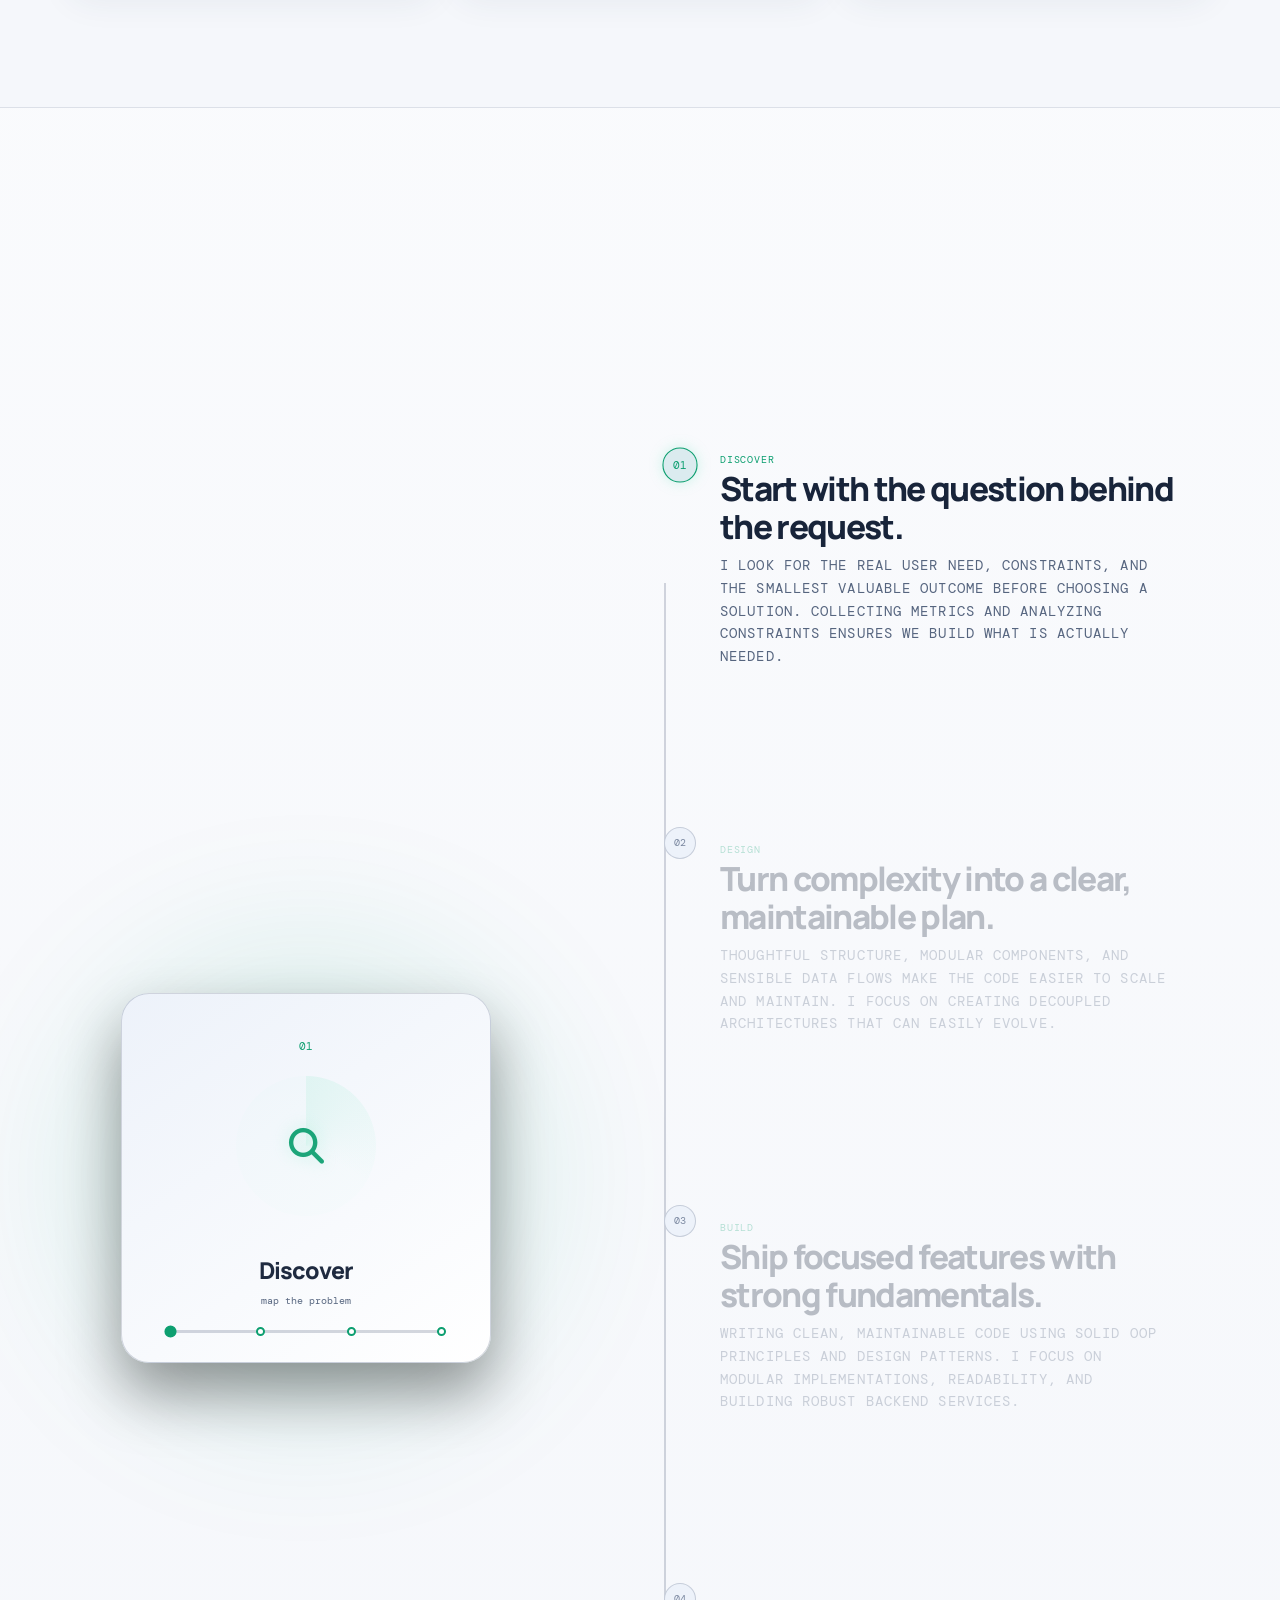
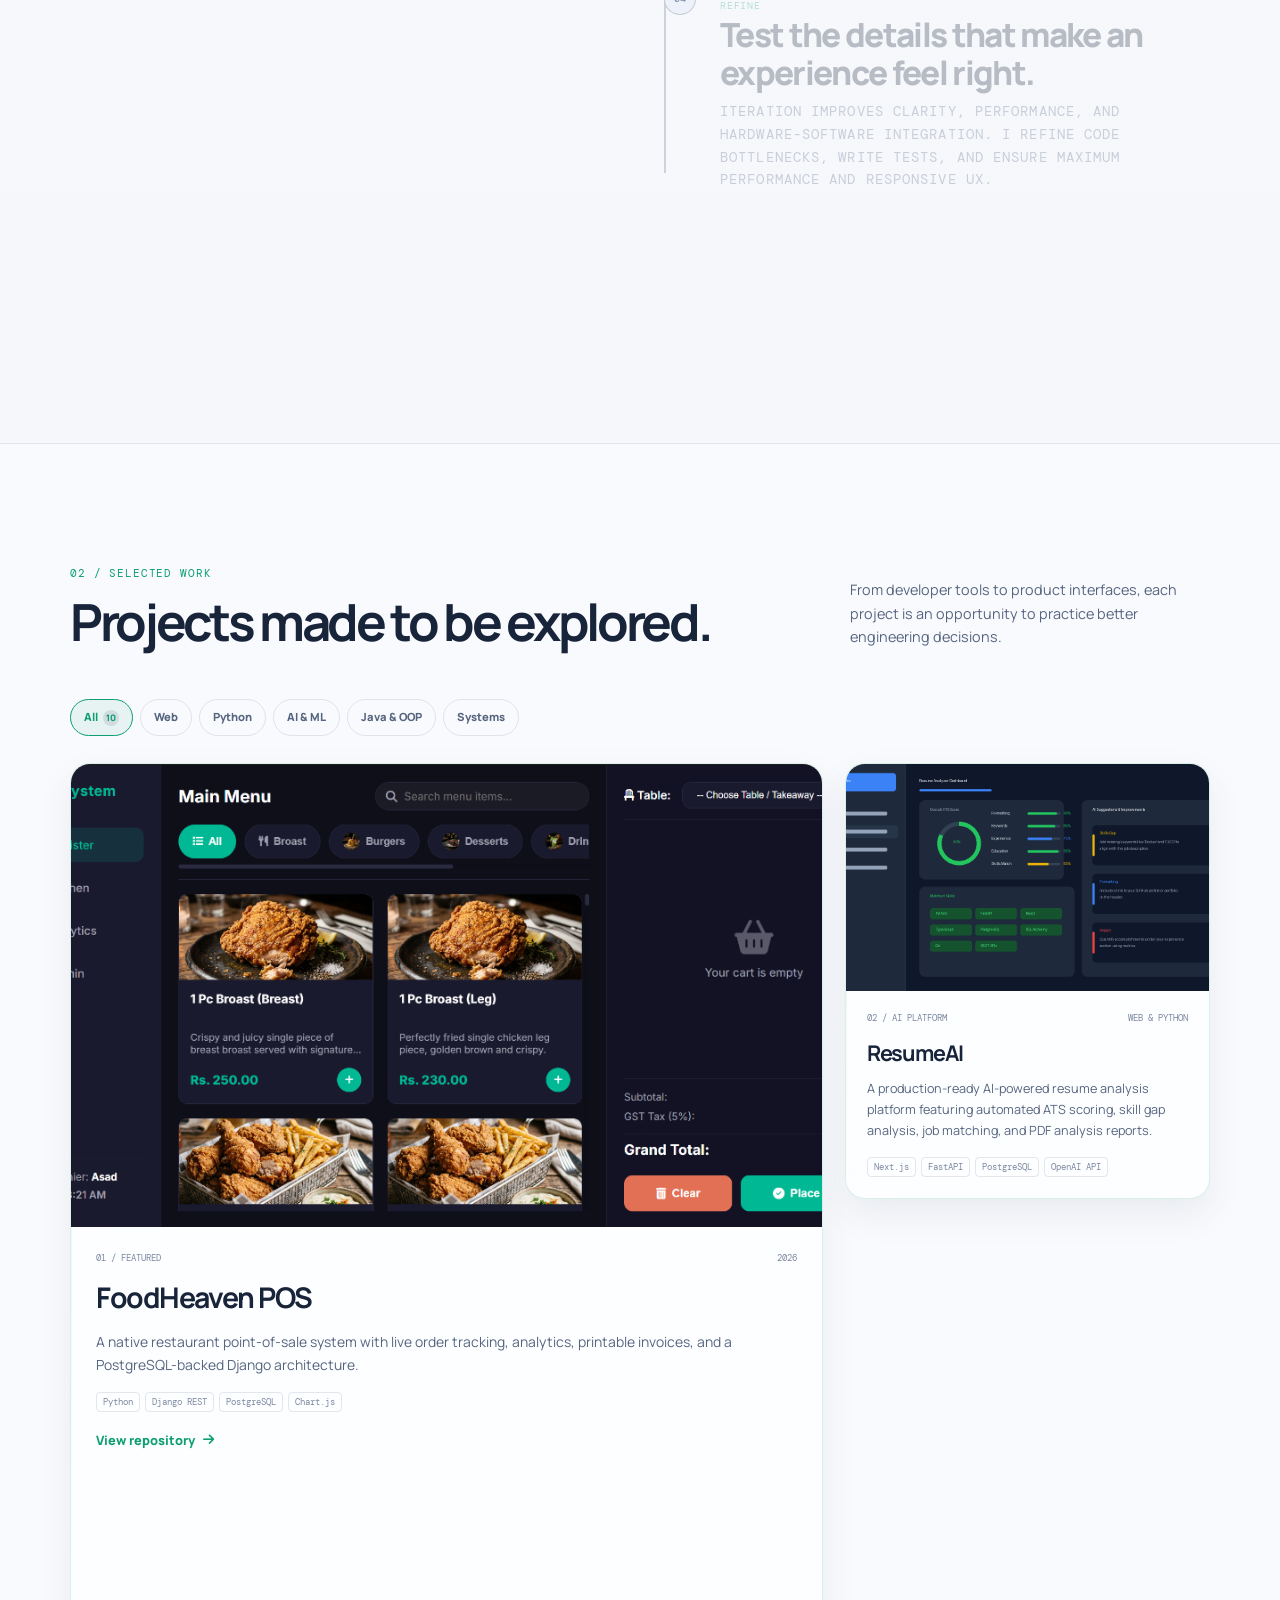
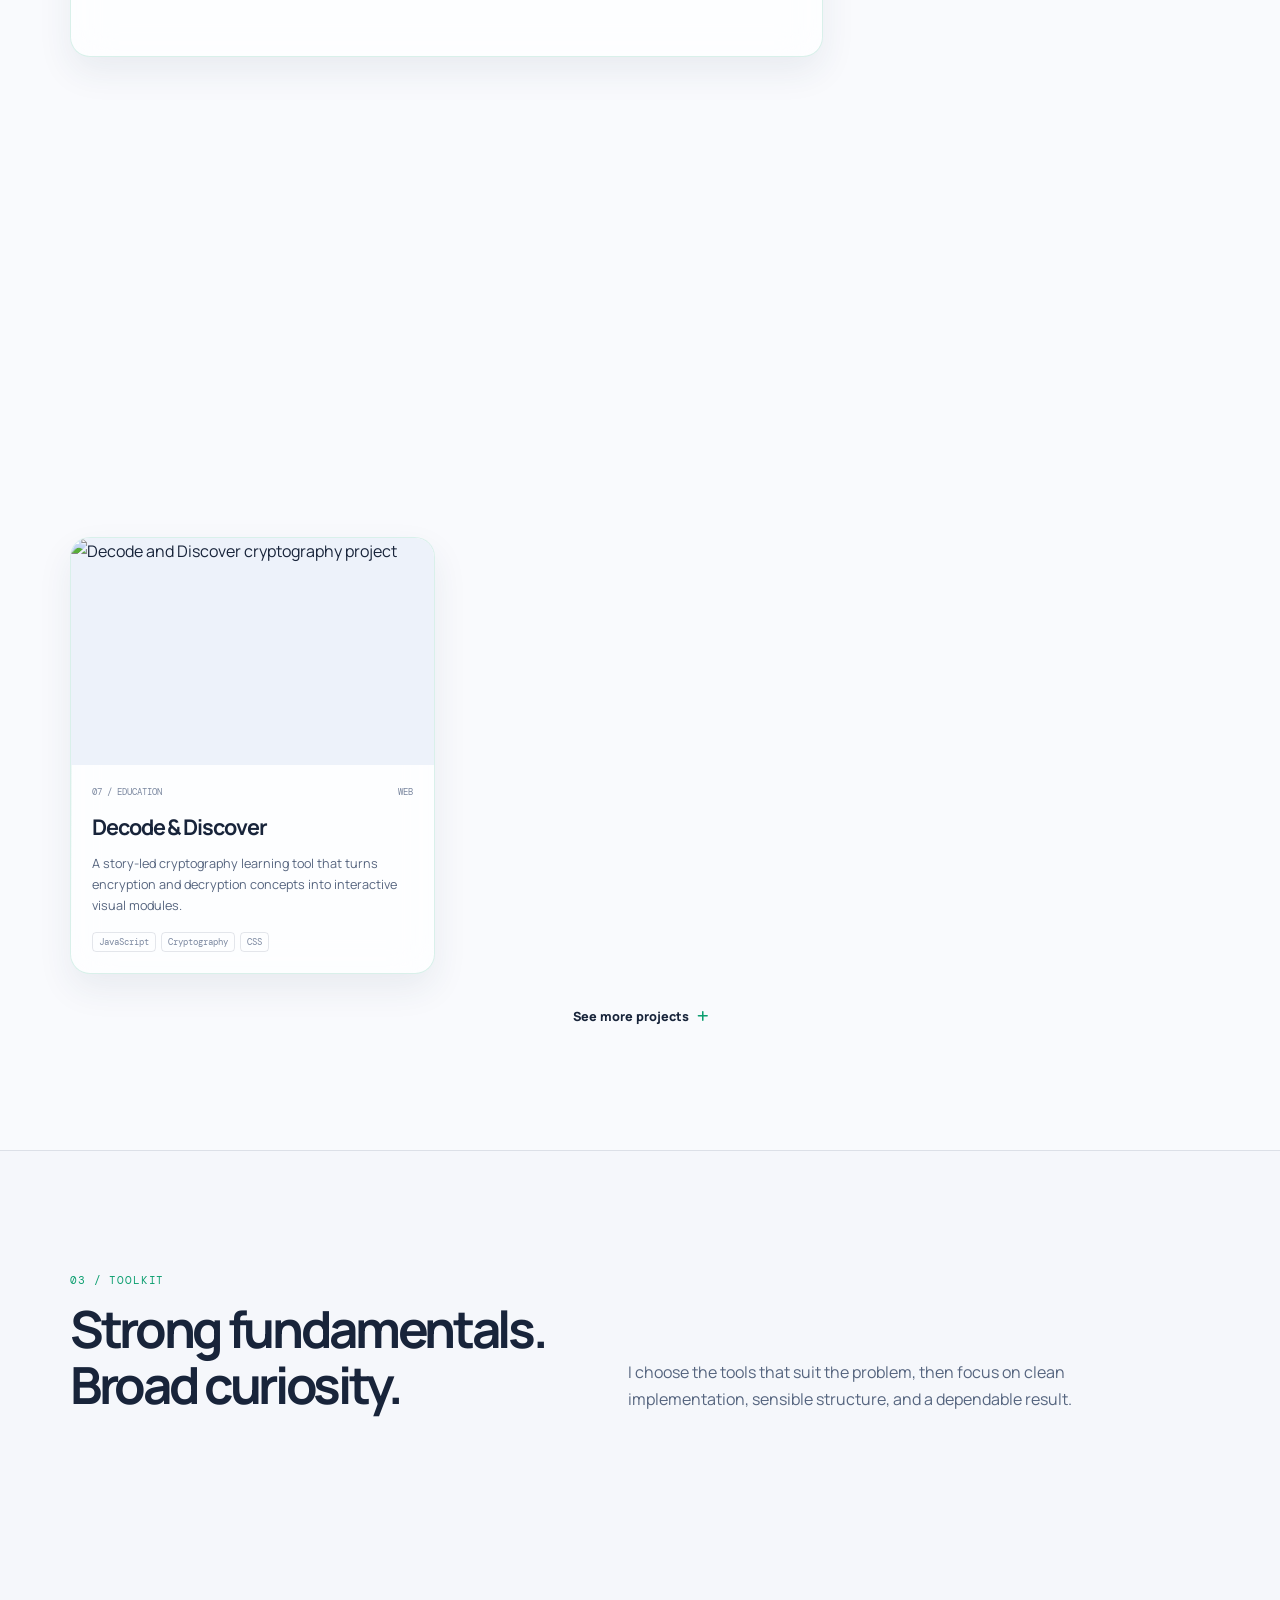
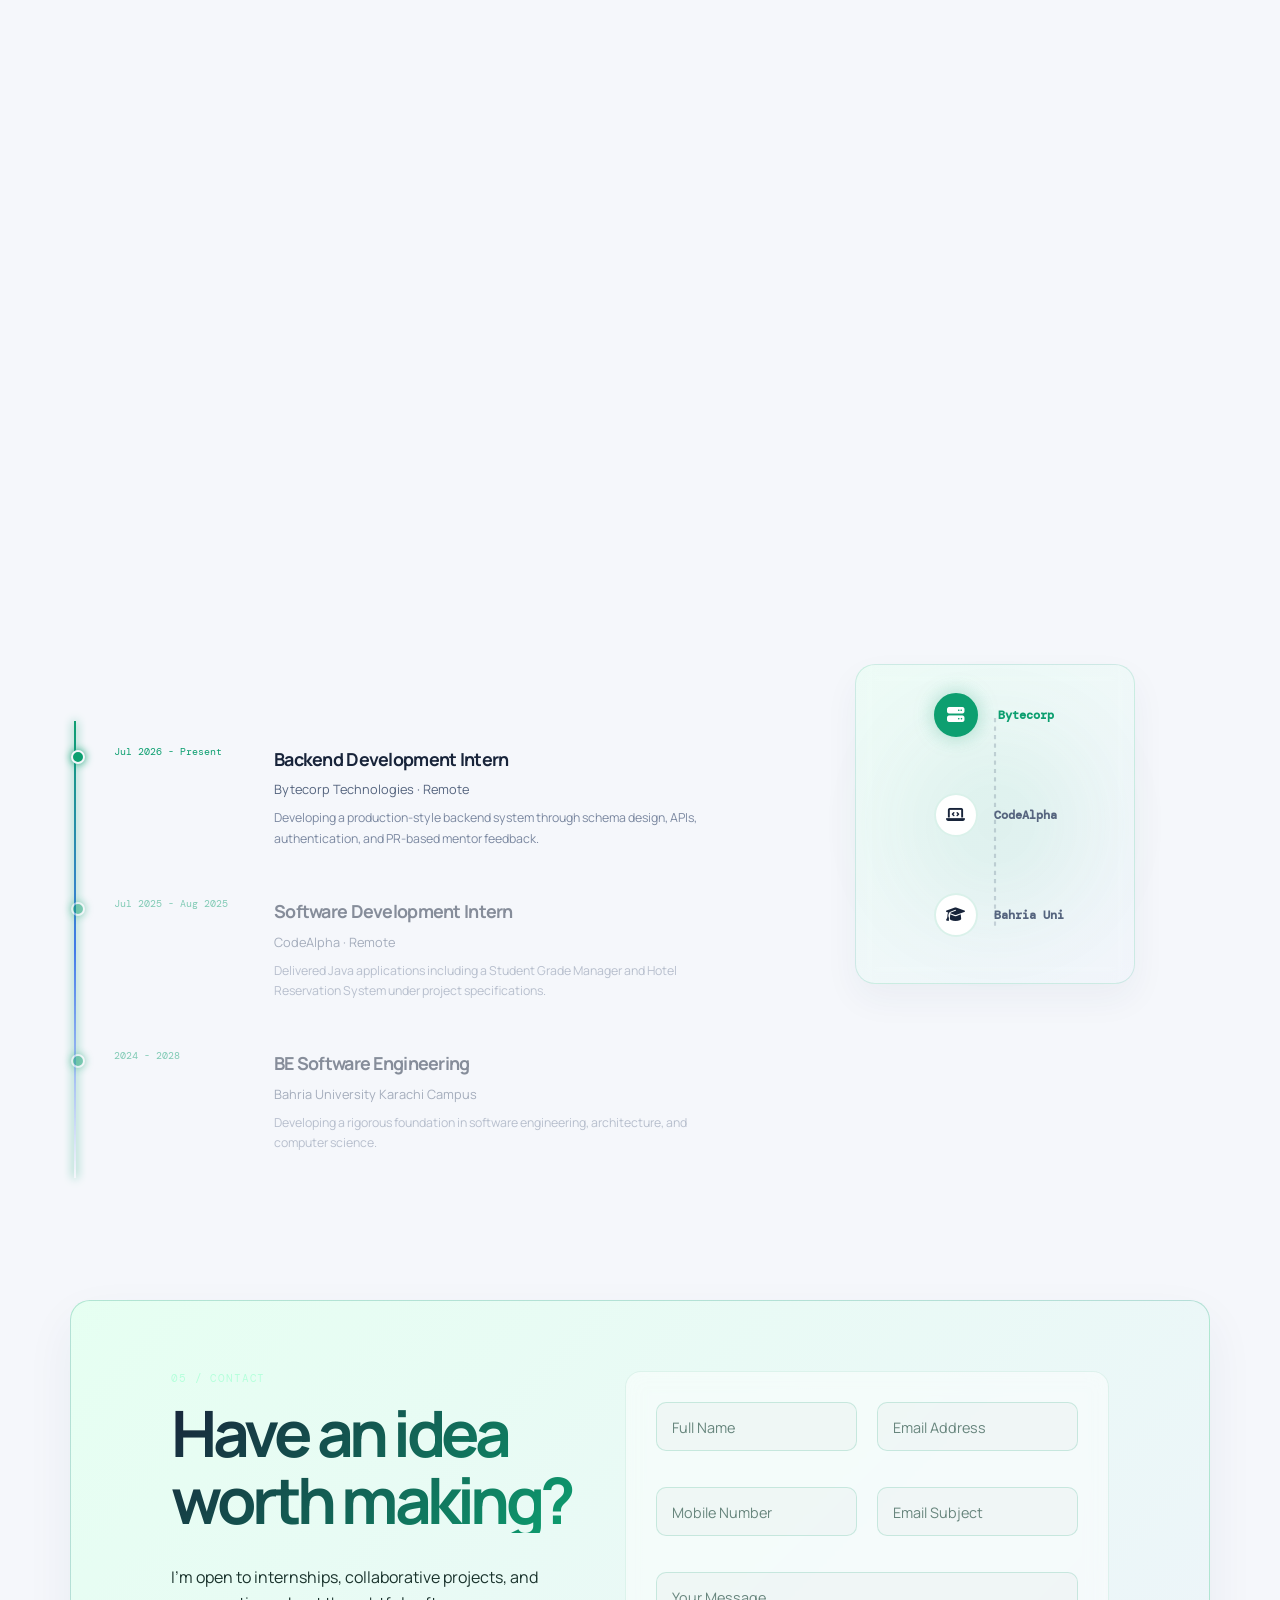
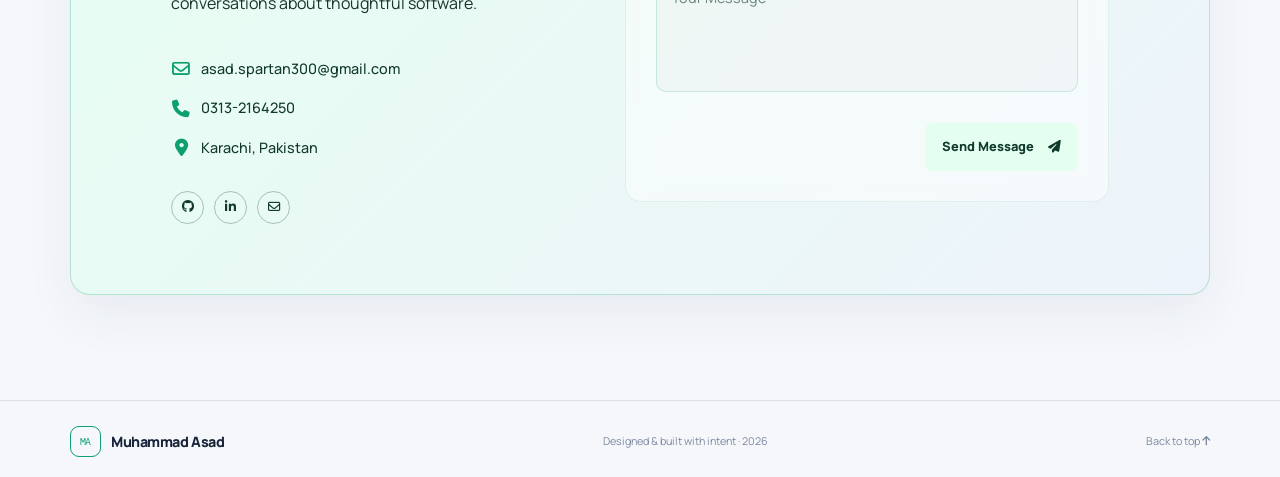
==== commit 3f740d13: "Update resume file and download links" ====
--- a/index.html
+++ b/index.html
@@ -104,7 +104,7 @@
         <a href="#skills">Skills</a>
         <a href="#contact">Contact</a>
         <button class="theme-toggle" type="button" aria-label="Switch color theme" title="Switch color theme"><i class="fa-solid fa-sun"></i></button>
-        <a class="nav-resume" href="Muhammad_Asad_Resume%201.pdf" download>Resume <i class="fa-solid fa-arrow-down"></i></a>
+        <a class="nav-resume" href="Muhammad_Asad_Resume.pdf" download>Resume <i class="fa-solid fa-arrow-down"></i></a>
       </div>
     </nav>
   </header>
@@ -120,7 +120,7 @@
           <p class="focus-line"><span>// currently exploring</span><strong data-rotator aria-live="polite">backend architecture</strong><i></i></p>
           <div class="hero-actions">
             <a class="button button-primary" href="#work">Explore selected work <i class="fa-solid fa-arrow-down"></i></a>
-            <a class="button button-quiet" href="Muhammad_Asad_Resume%201.pdf" download><i class="fa-regular fa-file-lines"></i> Download résumé</a>
+            <a class="button button-quiet" href="Muhammad_Asad_Resume.pdf" download><i class="fa-regular fa-file-lines"></i> Download résumé</a>
           </div>
           <div class="hero-proof" aria-label="Quick facts">
             <div><strong data-count="14" data-suffix="+">14<span>+</span></strong><small>GitHub projects</small></div>
